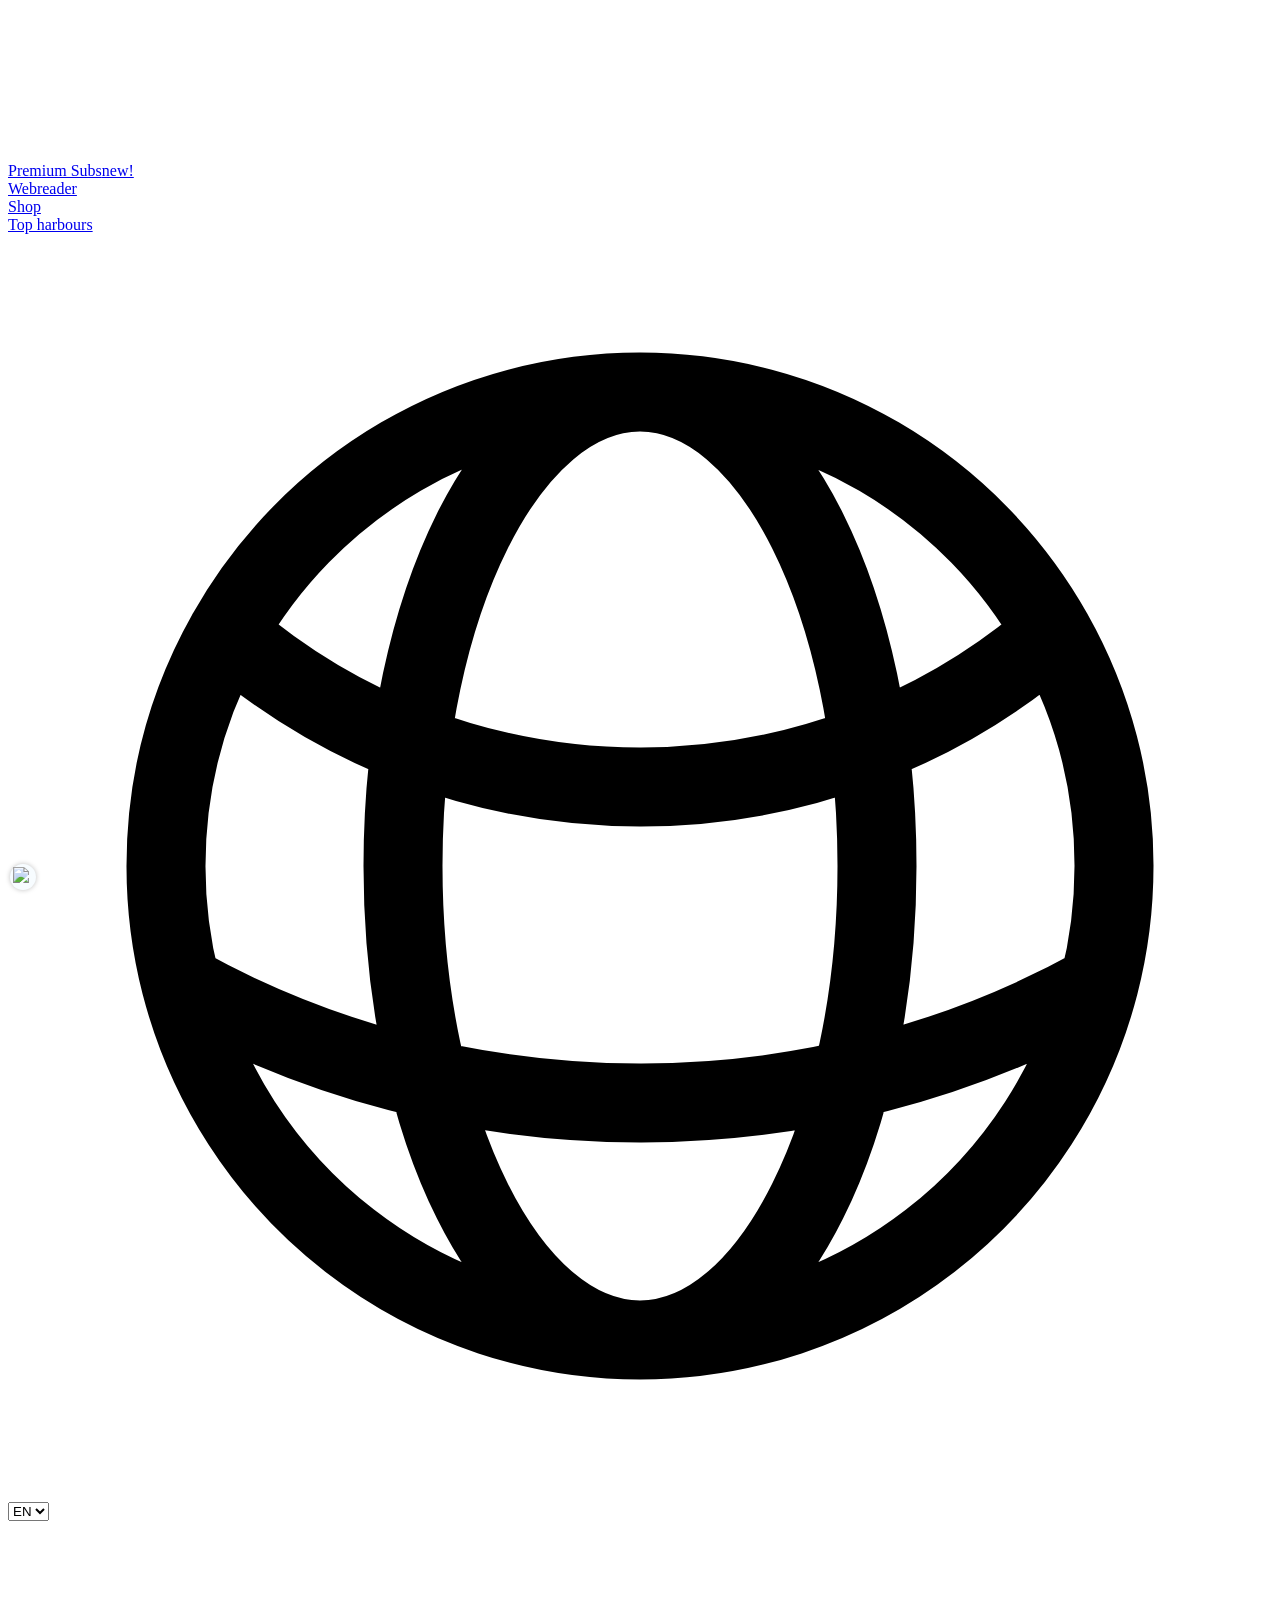
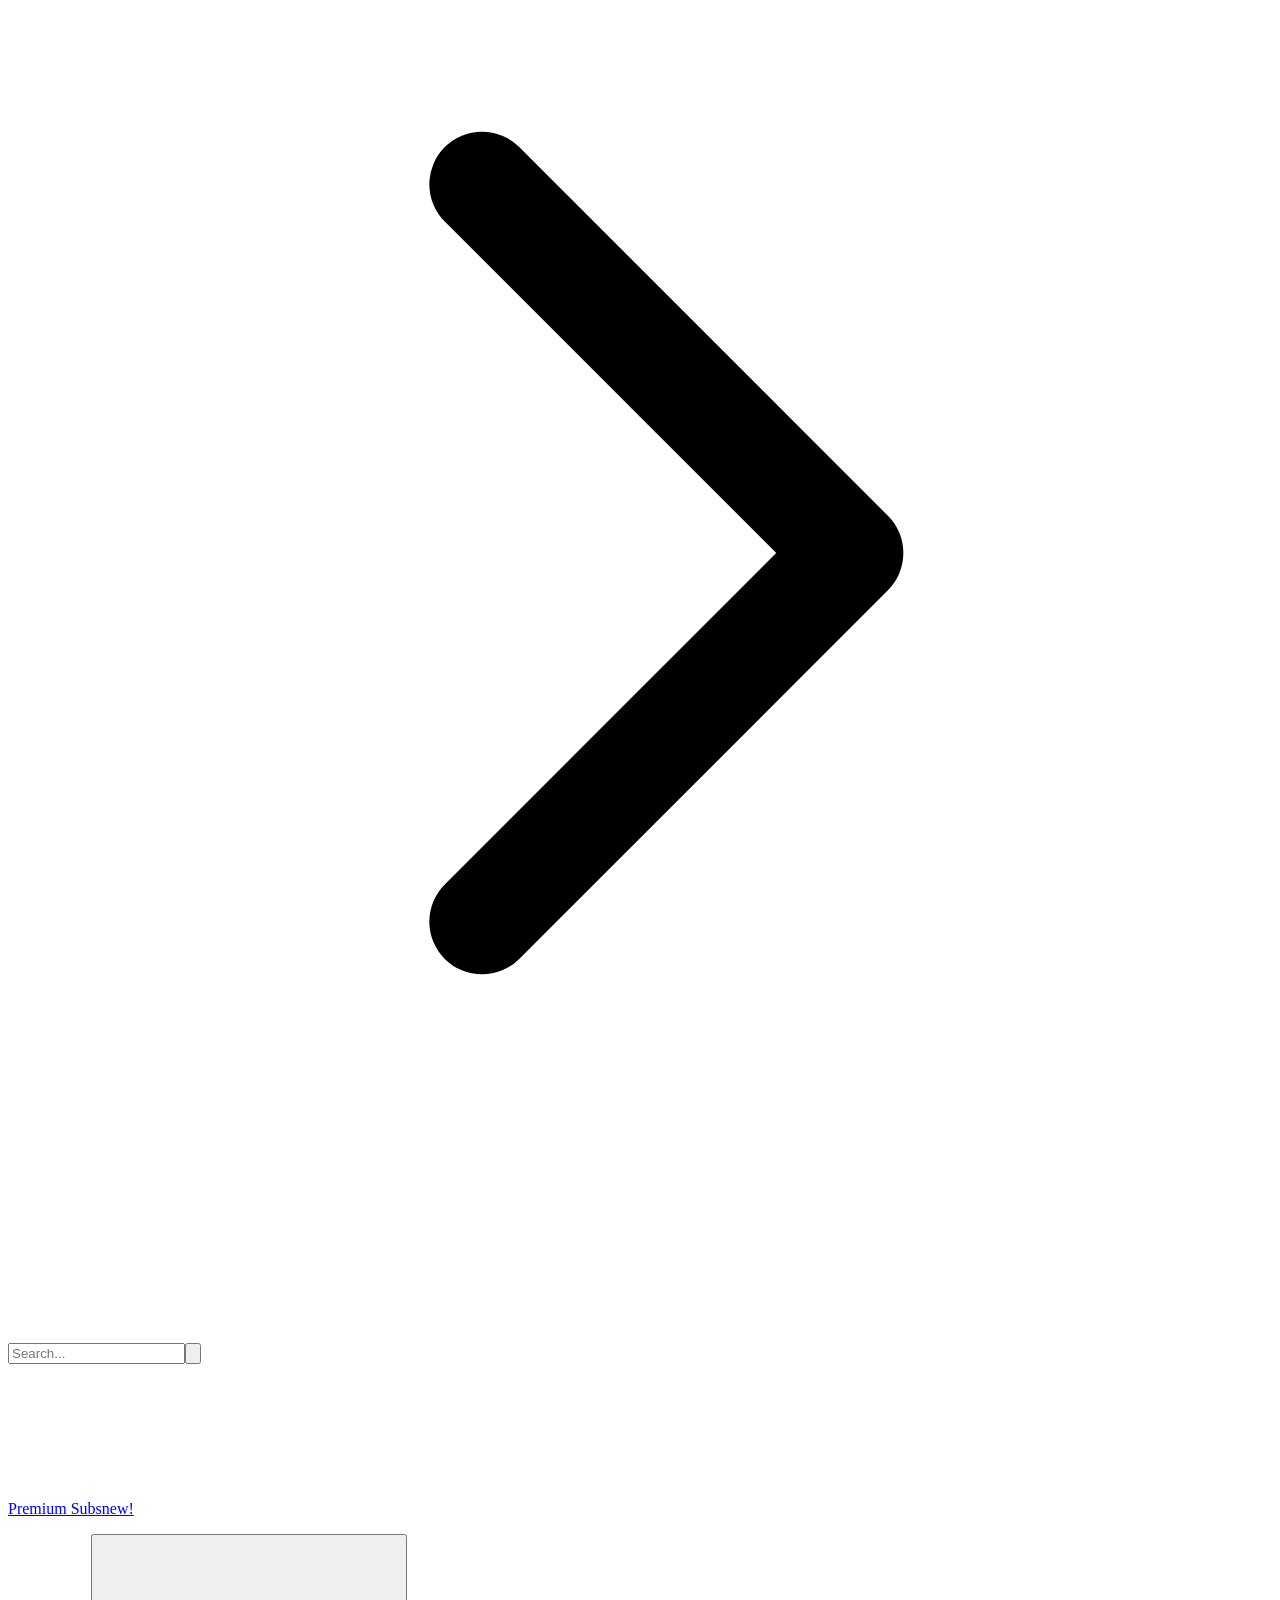
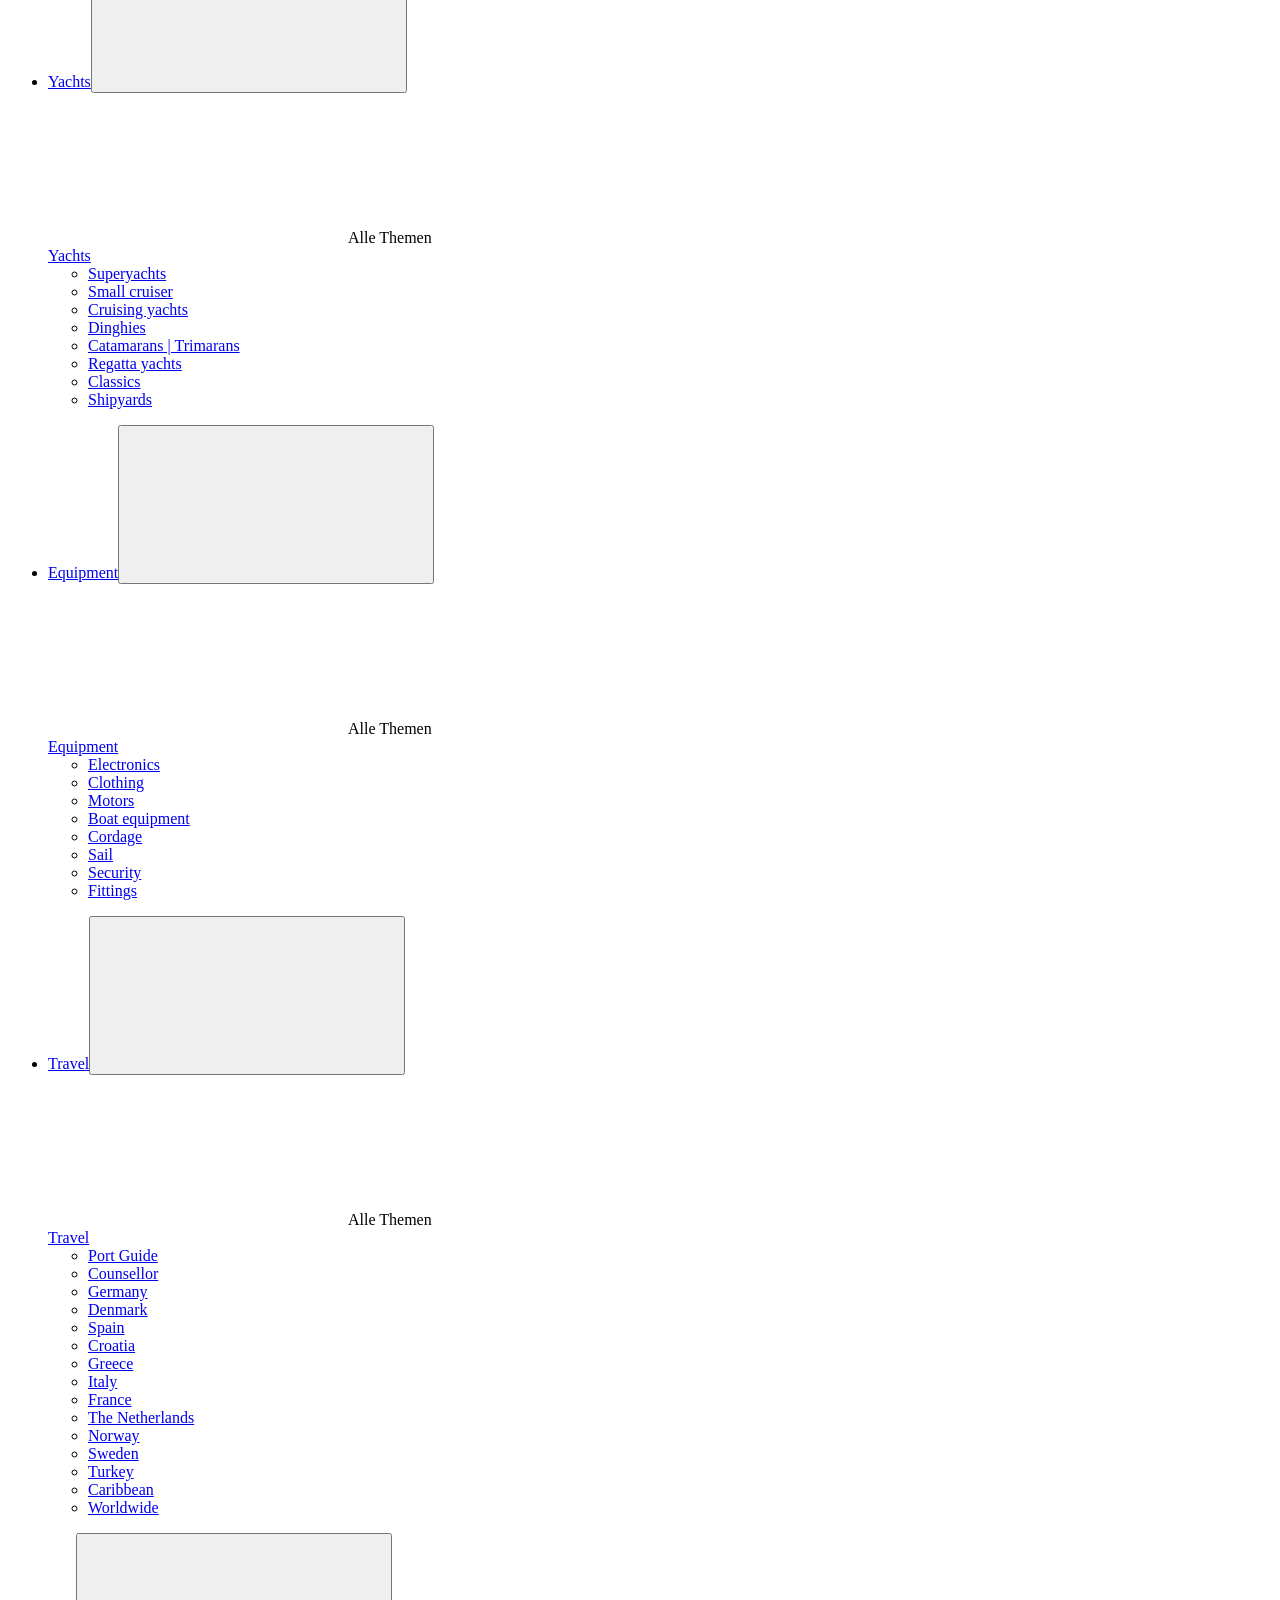
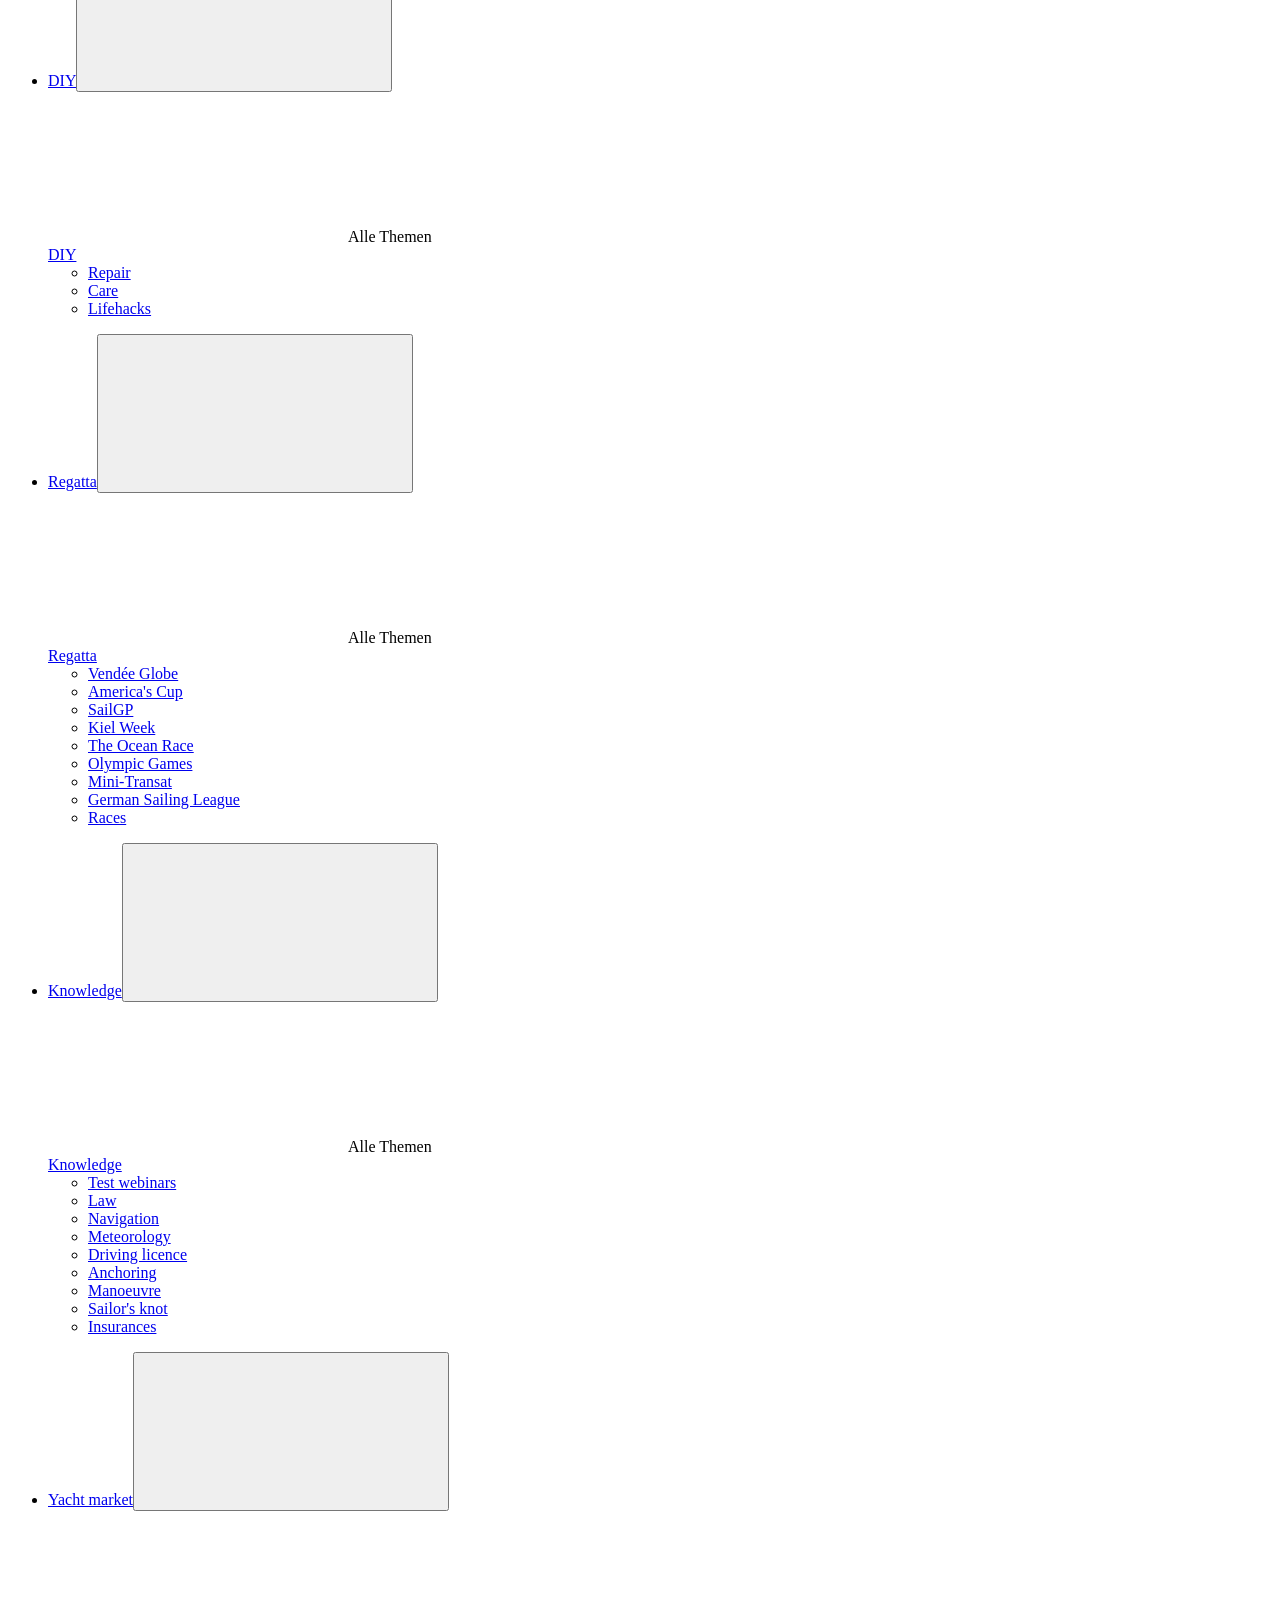
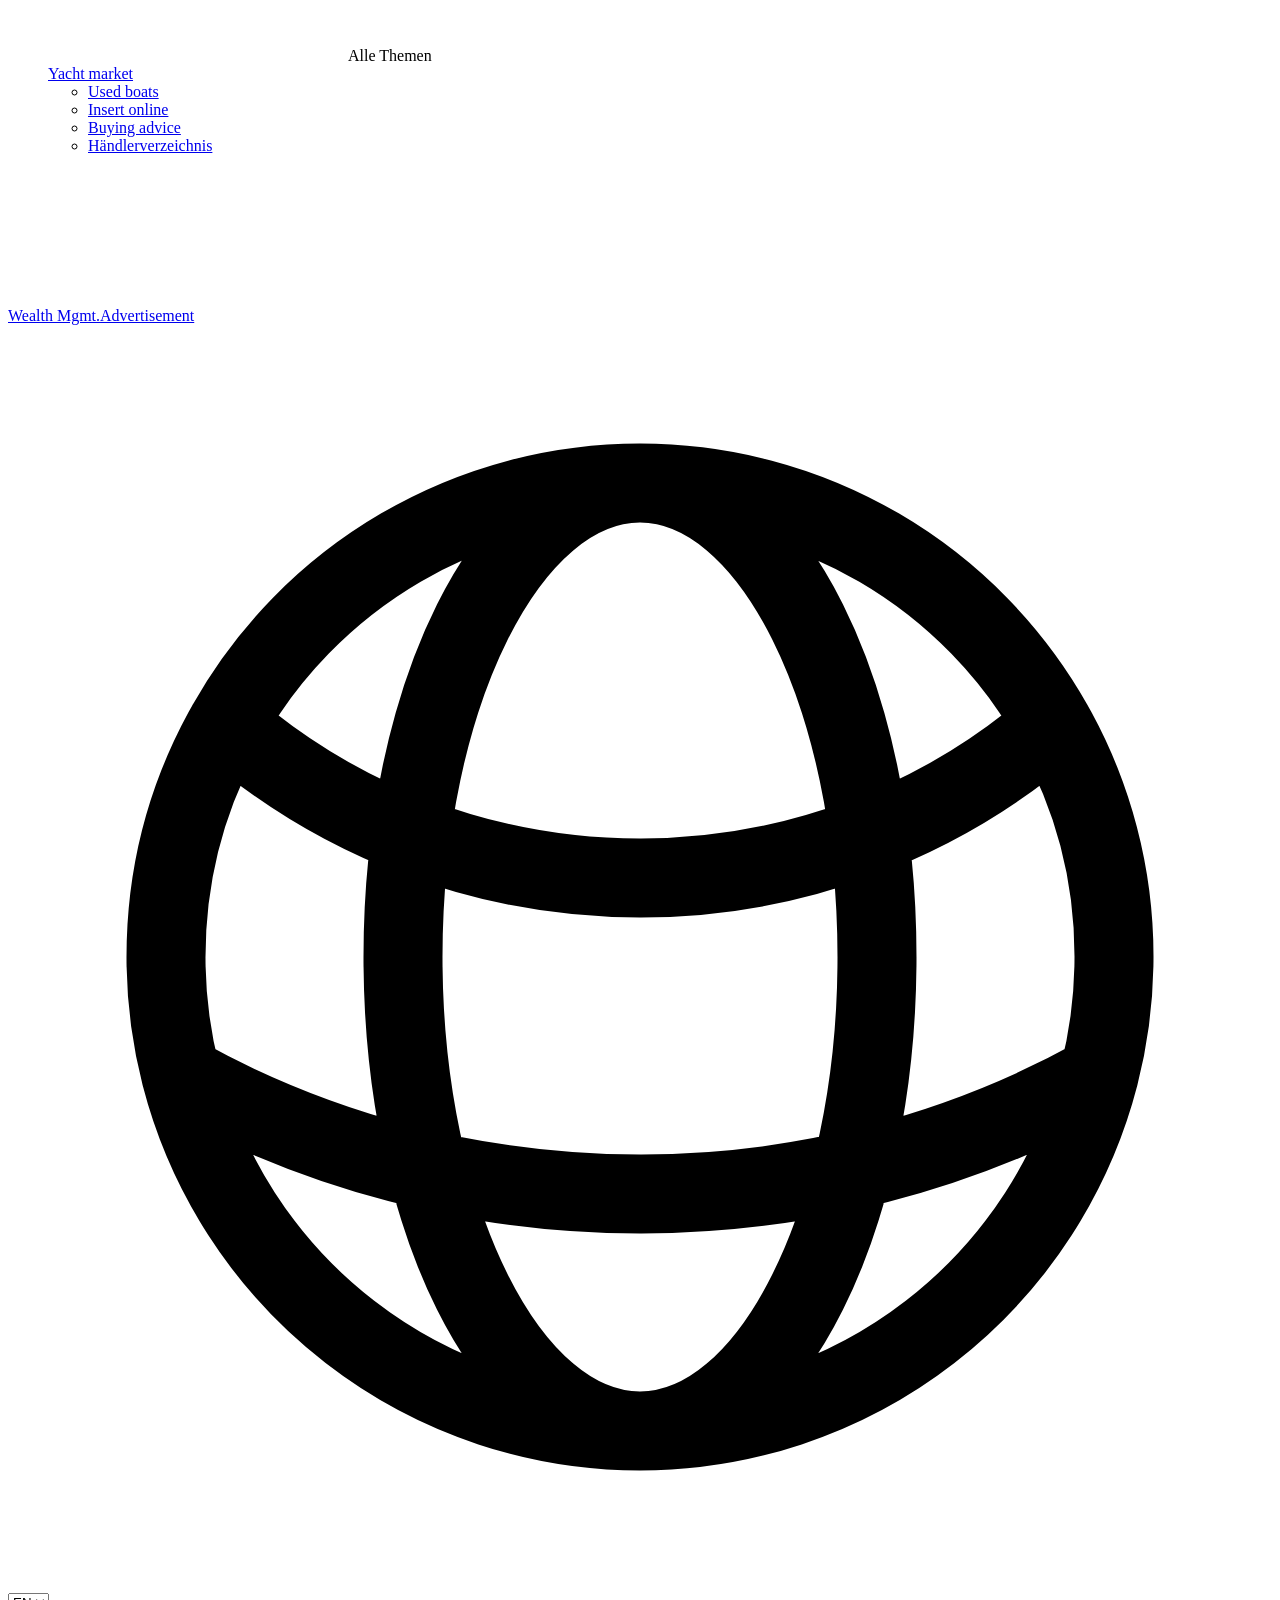
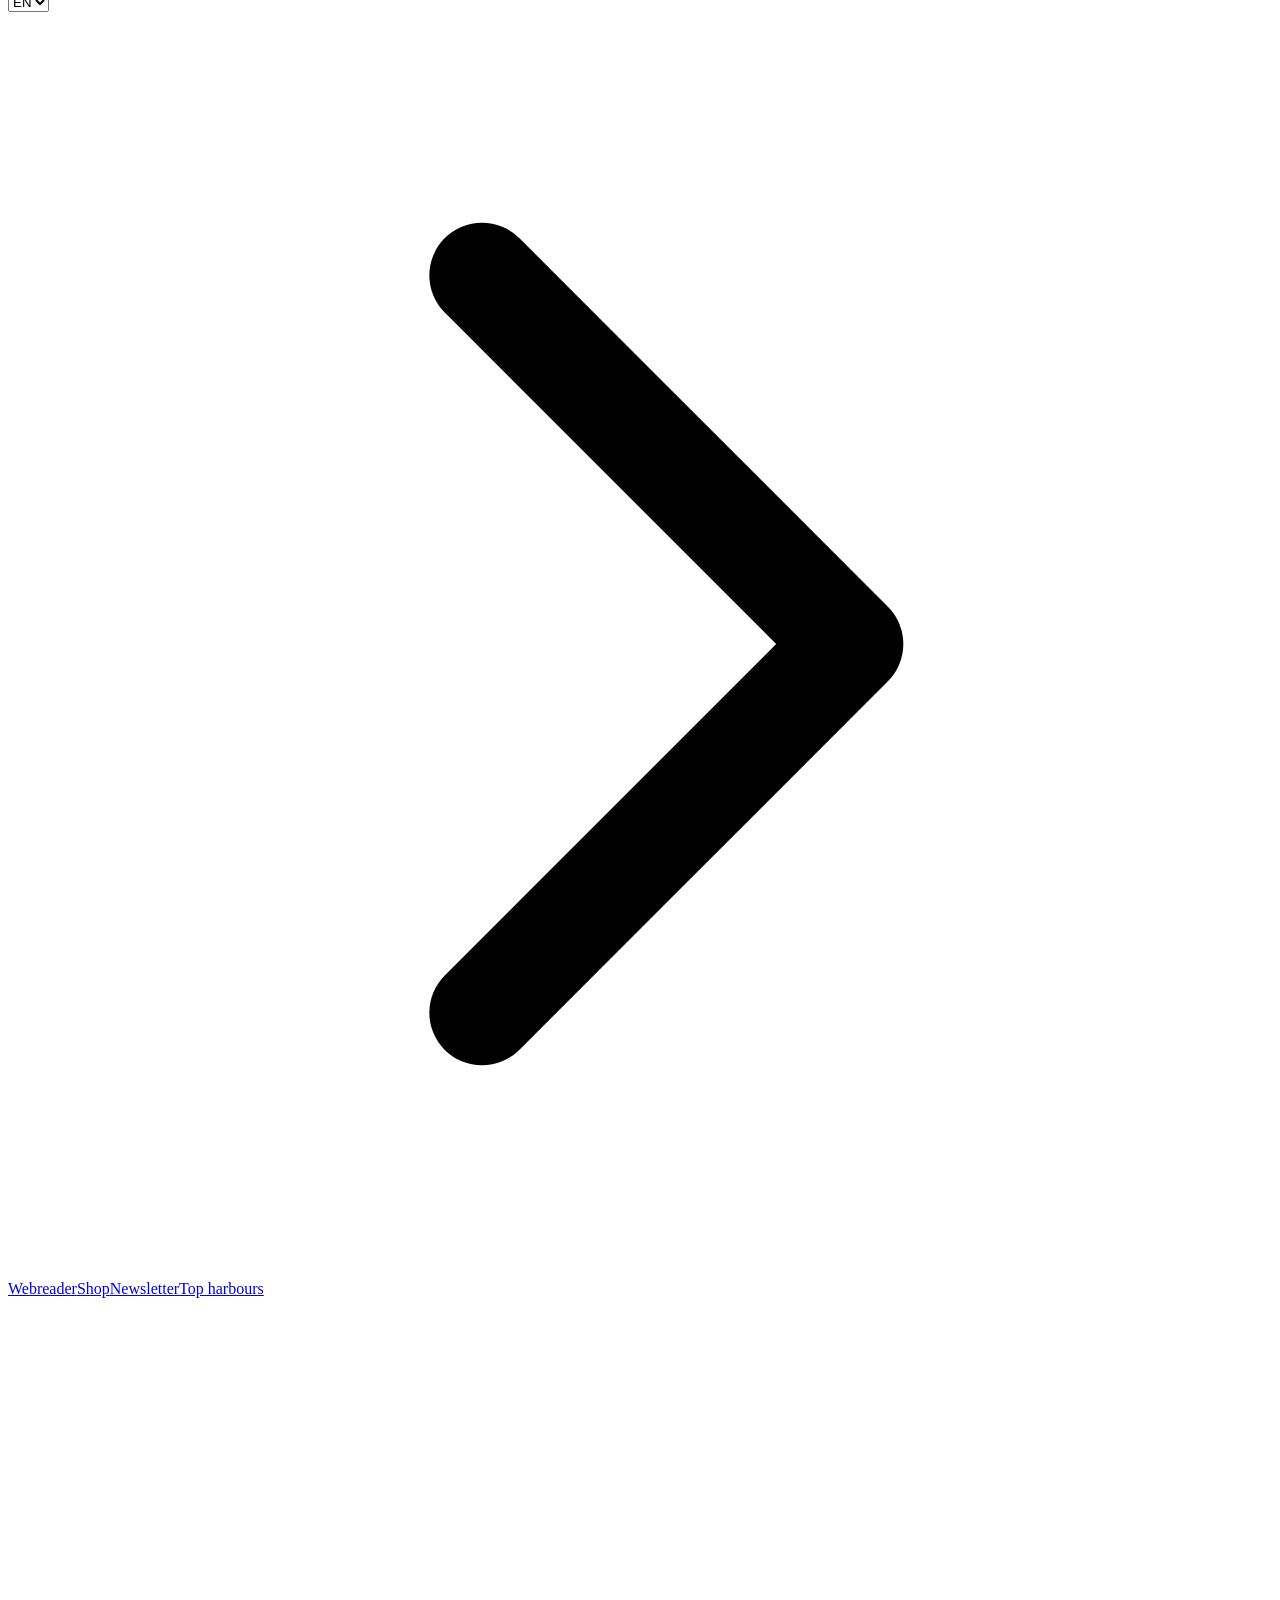
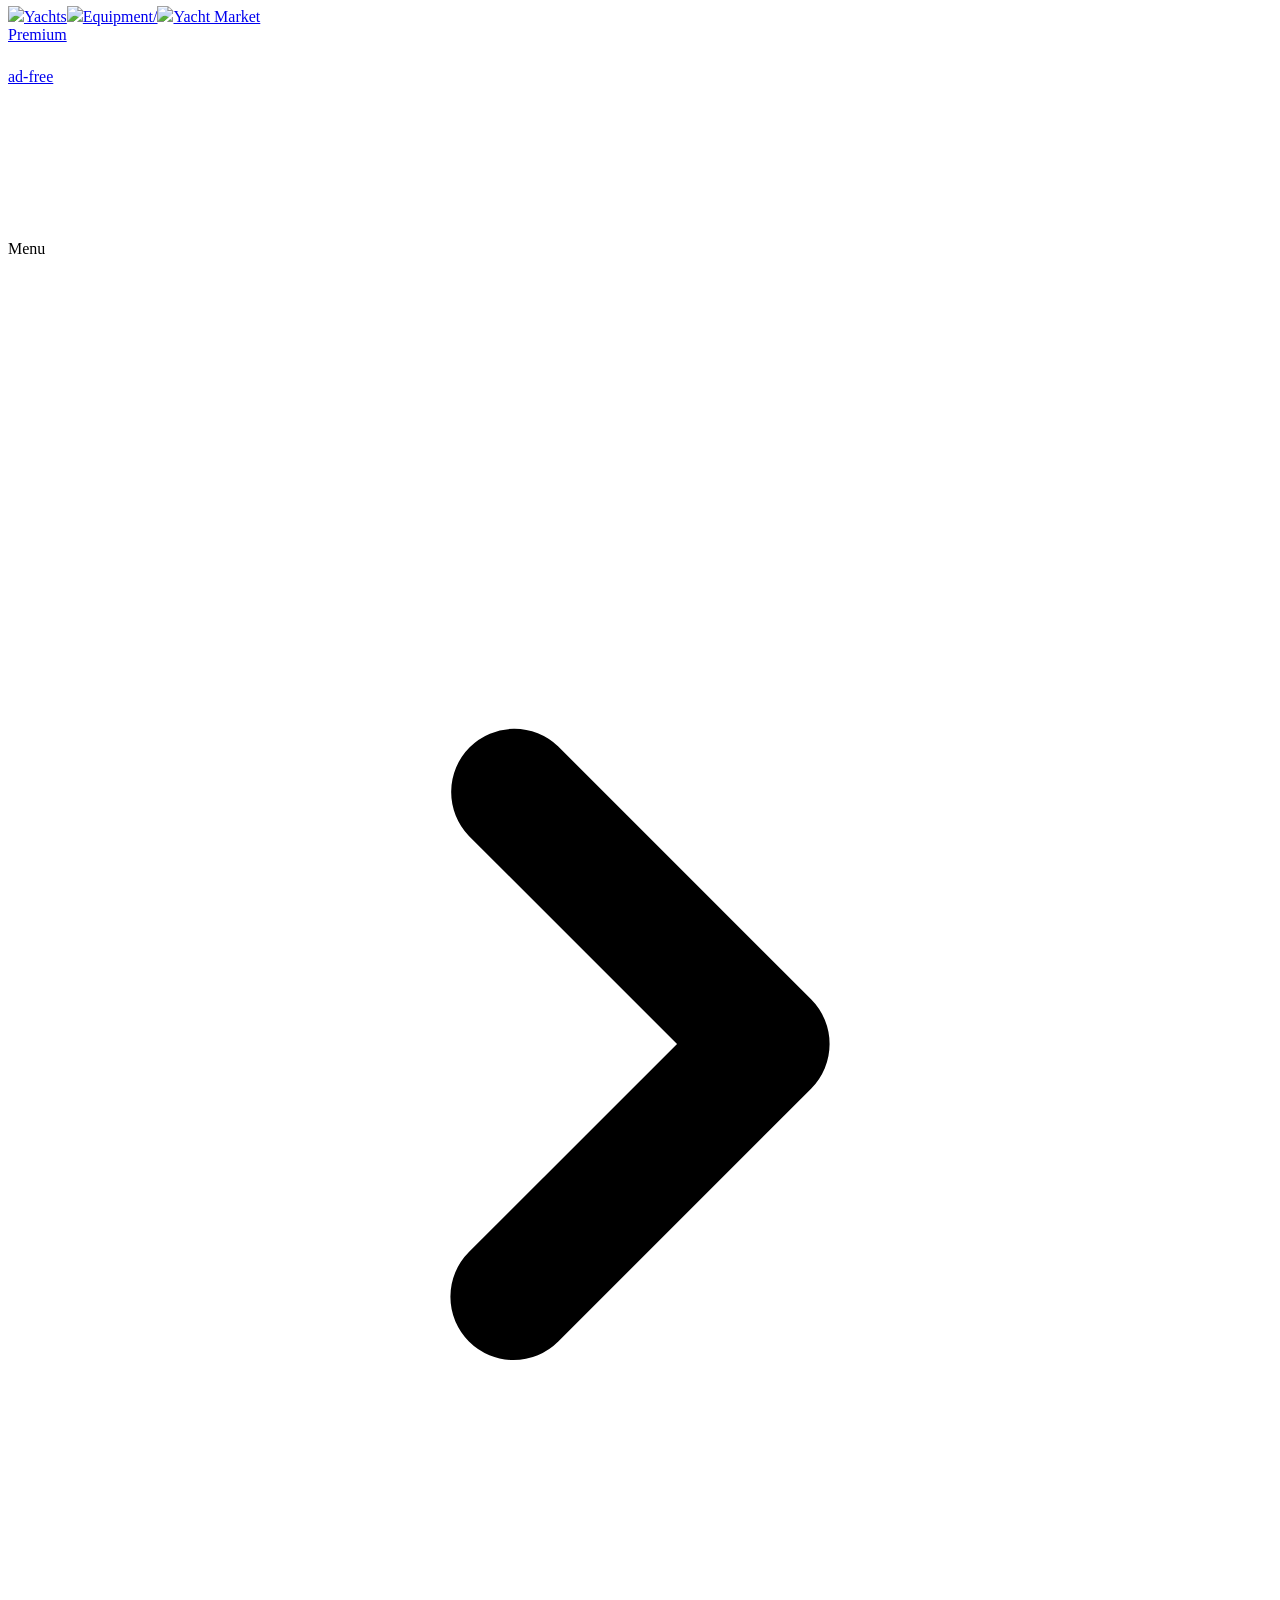
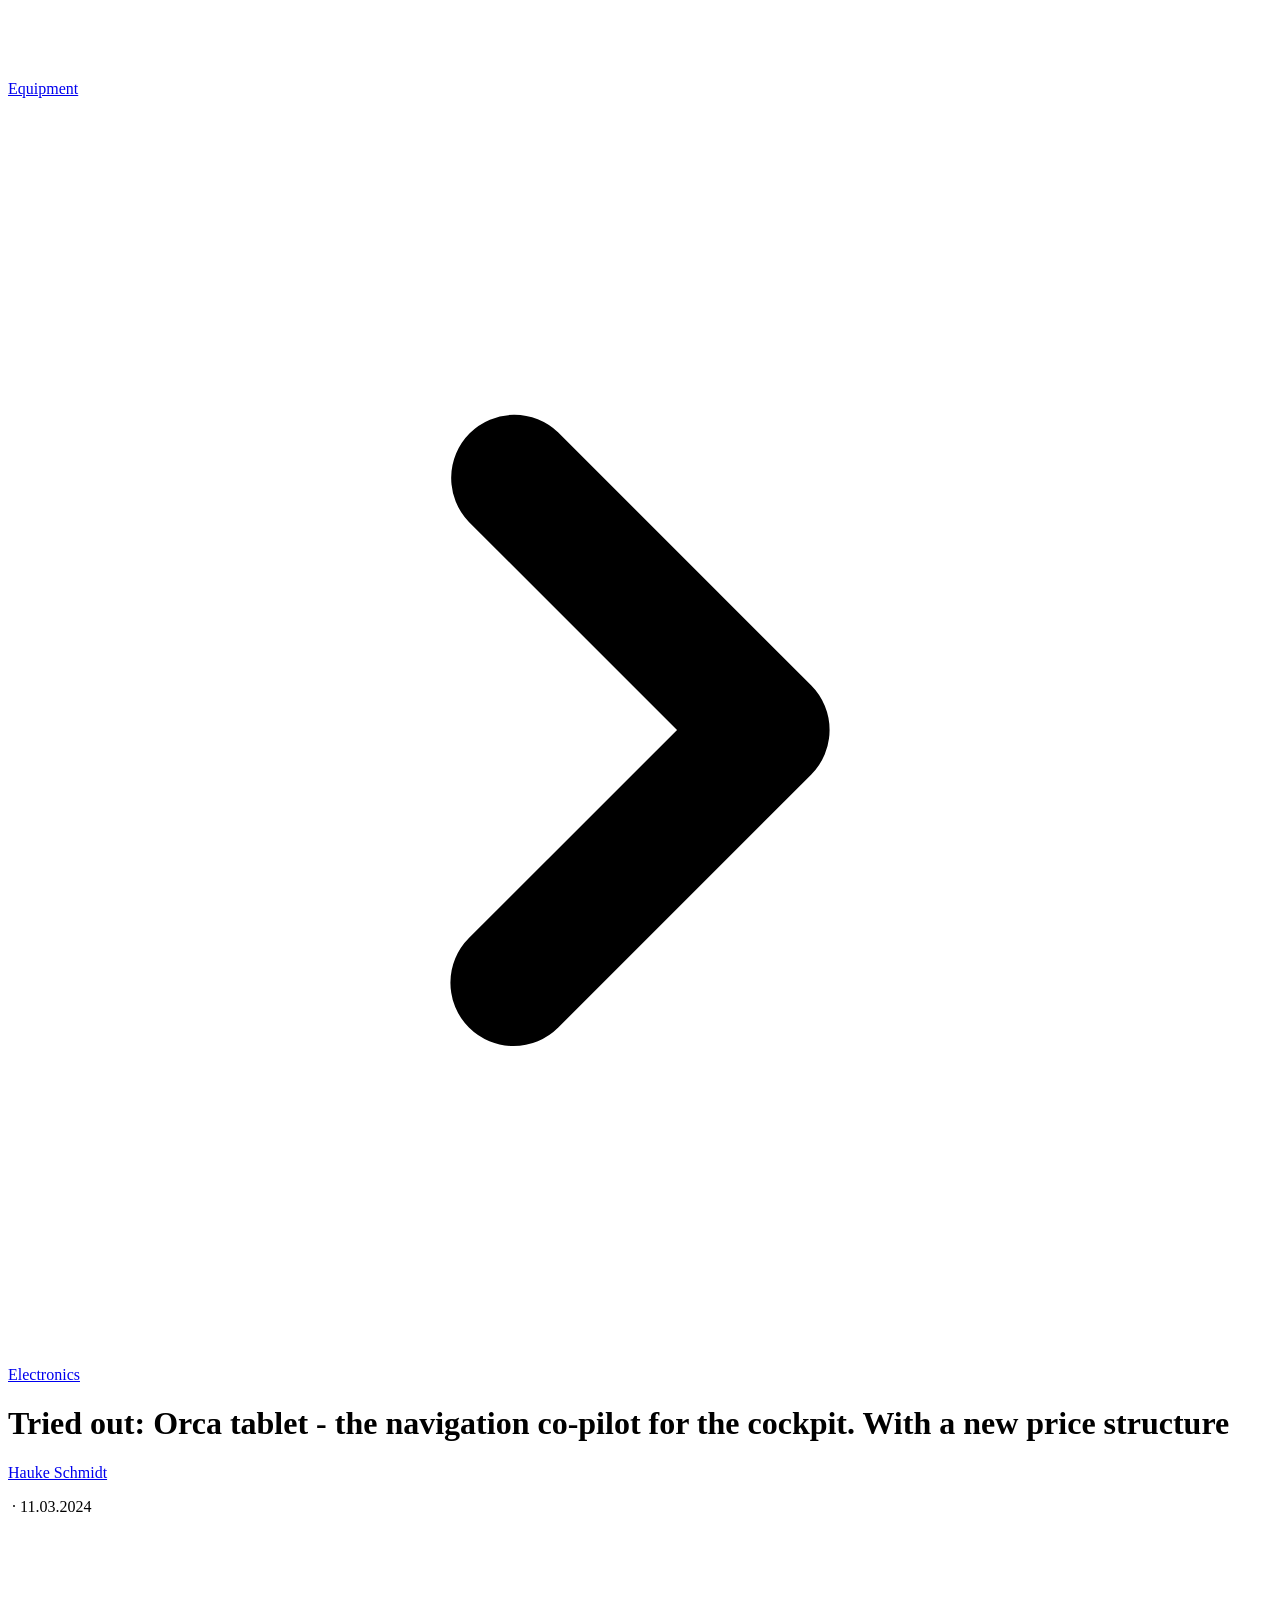
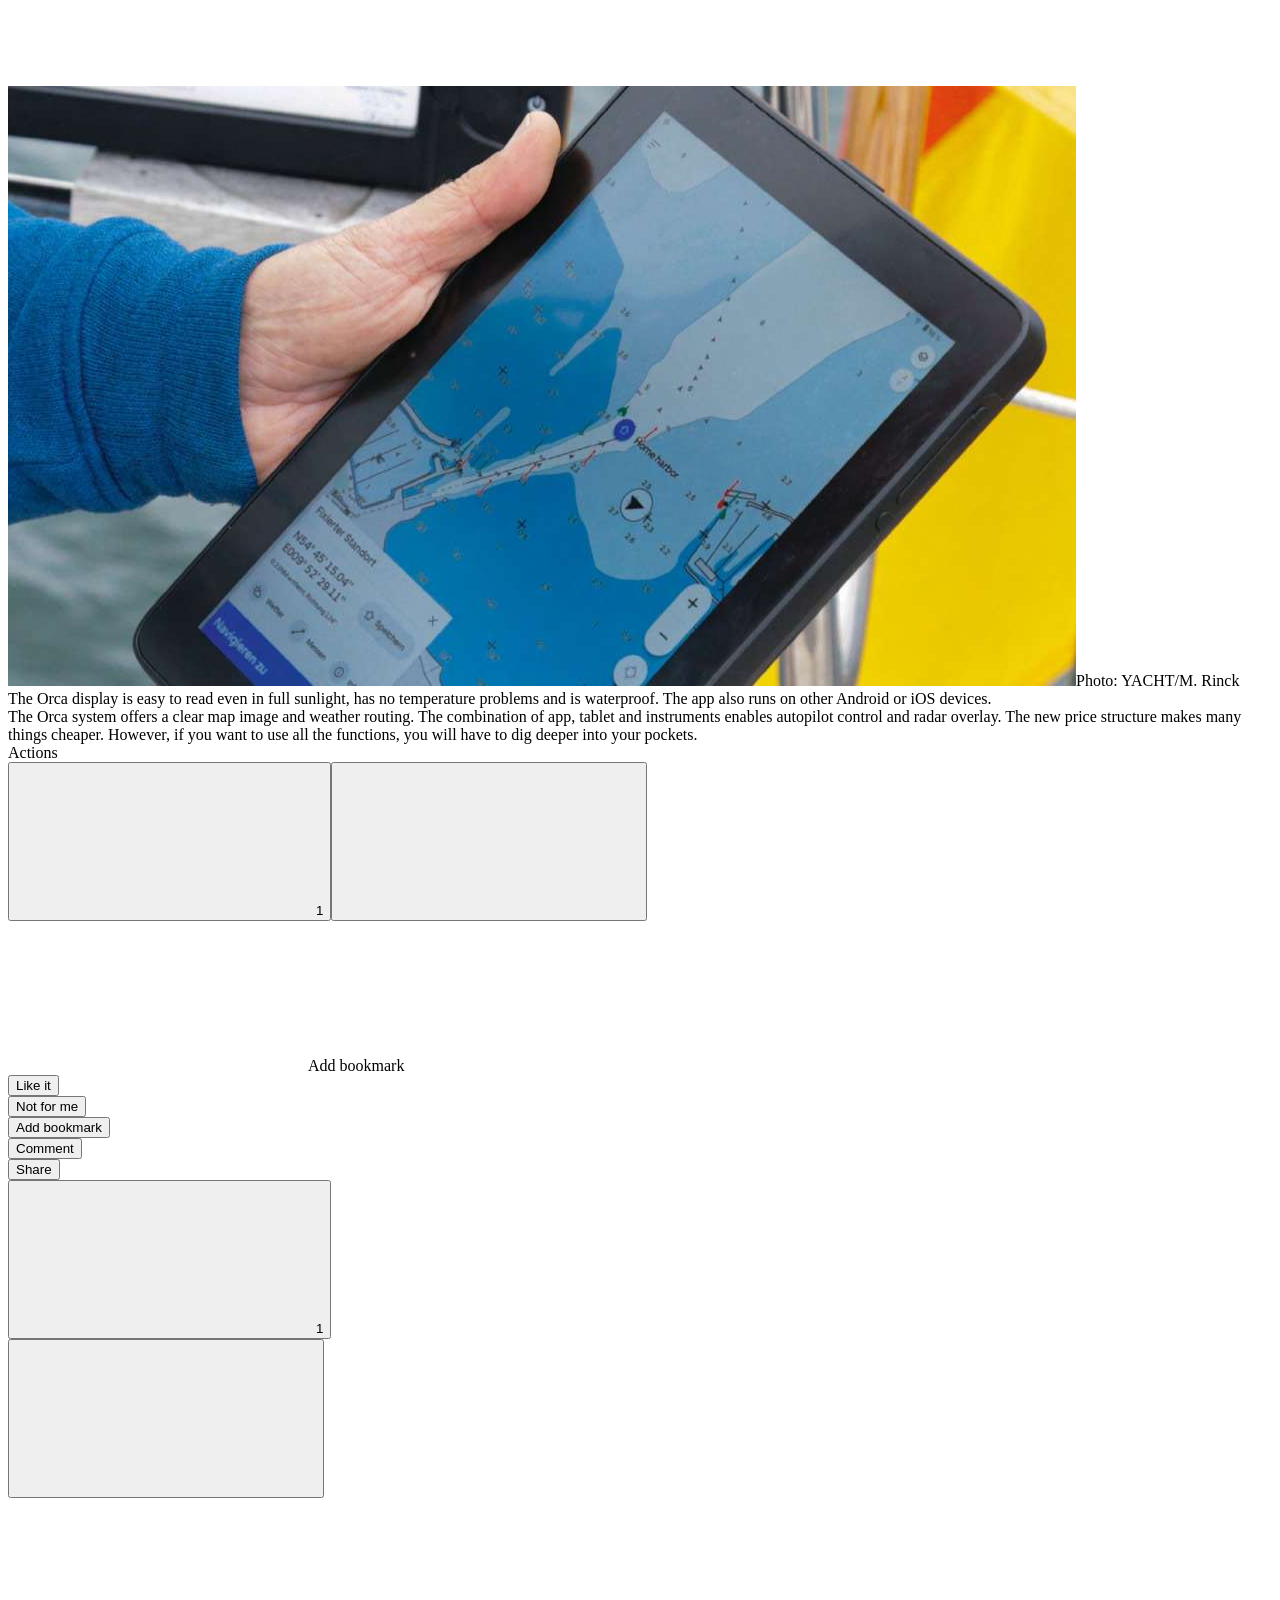
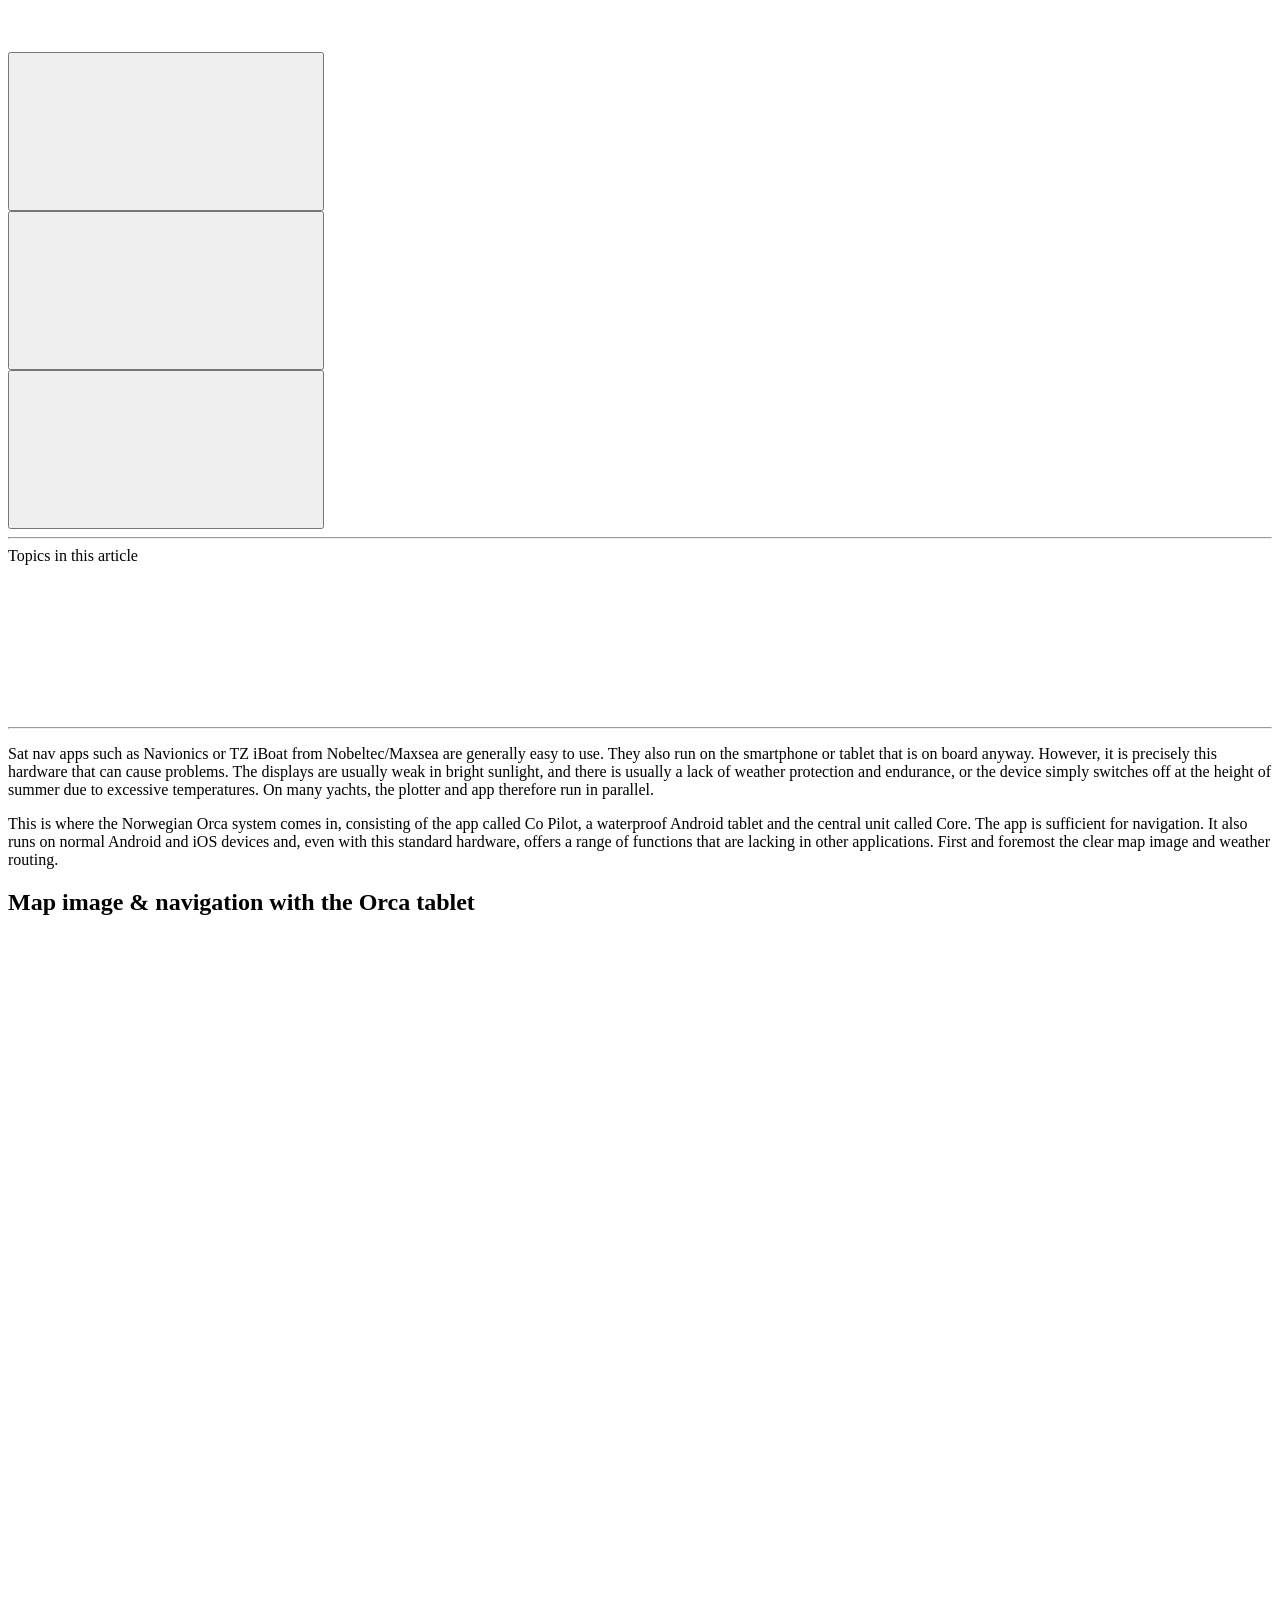
==== index.html @ 98436bfa "Add files via upload" ====
<!DOCTYPE html><html lang="en" class="scroll-smooth focus:scroll-auto smartbanner-margin-top" data-scrapbook-source="https://www.yacht.de/en/equipment/electronics/tried-out-orca-tablet-the-navigation-co-pilot-for-the-cockpit-with-a-new-price-structure/" data-scrapbook-create="20260612135329436"><head><meta charset="UTF-8" data-next-head=""><title data-next-head="">Tried out: Orca tablet - the navigation co-pilot for the cockpit. With a new price structure  | YACHT </title><meta name="description" content="The Orca system offers a clear map image and weather routing. The combination of app, tablet and instruments enables autopilot control and radar overlay" data-next-head=""><meta name="robots" content="index, follow, max-image-preview:large" data-next-head=""><link rel="canonical" href="https://www.yacht.de/en/equipment/electronics/tried-out-orca-tablet-the-navigation-co-pilot-for-the-cockpit-with-a-new-price-structure/" data-next-head=""><meta name="author" content="Hauke Schmidt" data-next-head=""><meta name="publisher" content="YACHT - Everything about sailing" data-next-head=""><link rel="alternate" hreflang="de" href="https://www.yacht.de/ausruestung/elektronik/ausprobiert-orca-tablet-der-navigations-copilot-fuers-cockpit/" data-next-head=""><link rel="alternate" hreflang="en-US" href="https://www.yacht.de/en/equipment/electronics/tried-out-orca-tablet-the-navigation-co-pilot-for-the-cockpit-with-a-new-price-structure/" data-next-head=""><link rel="alternate" hreflang="x-default" href="https://www.yacht.de/en/equipment/electronics/tried-out-orca-tablet-the-navigation-co-pilot-for-the-cockpit-with-a-new-price-structure/" data-next-head=""><link rel="alternate" hreflang="it-IT" href="https://www.yacht.de/it/attrezzatura/elettronica/provato-il-tablet-orca-il-copilota-di-navigazione-per-la-cabina-di-pilotaggio-con-una-nuova-struttura-di-prezzo/" data-next-head=""><link rel="alternate" hreflang="fr-FR" href="https://www.yacht.de/fr/equipement/electronique/essaye-la-tablette-orca-le-copilote-de-navigation-pour-le-cockpit-avec-une-nouvelle-structure-de-prix/" data-next-head=""><link rel="apple-touch-icon" href="https://www.yacht.de/apple-touch-icon.png" data-next-head=""><link rel="android-touch-icon" href="https://www.yacht.de/apple-touch-icon.png" data-next-head=""><link rel="manifest" href="https://www.yacht.de/manifest.json" data-next-head=""><link rel="alternate icon" href="favicon.ico" data-next-head=""><link rel="icon" type="image/svg+xml" href="favicon.svg" data-next-head=""><link rel="mask-icon" href="https://www.yacht.de/safari-pinned-tab.svg" color="#141215" data-next-head=""><meta name="viewport" content="width=device-width, initial-scale=1" data-next-head=""><meta property="article:tag" content="equipment" data-next-head=""><meta property="article:tag" content="electronics" data-next-head=""><meta property="article:tag" content="home_flag" data-next-head=""><meta property="article:tag" content="yacht 2024-03" data-next-head=""><meta property="upscore:tags" content="equipment,electronics,home_flag,yacht 2024-03" data-next-head=""><meta property="fb:app_id" content="345907180609" data-next-head=""><meta name="apple-itunes-app" content="app-id=6748736508" data-next-head=""><meta name="google-play-app" content="app-id=de.deliusklasing.yacht" data-next-head=""><meta name="CONTENTFUL_ID" value="Cyb1YmQqJnz4HNYJT2Dyv" data-next-head=""><meta name="application-name" content="YACHT" data-next-head=""><meta name="mobile-web-app-capable" content="yes" data-next-head=""><meta name="apple-mobile-web-app-capable" content="yes" data-next-head=""><meta name="apple-mobile-web-app-status-bar-style" content="default" data-next-head=""><meta name="apple-mobile-web-app-title" content="YACHT" data-next-head=""><meta name="theme-color" content="#003366" media="(prefers-color-scheme: light)" data-next-head=""><meta name="theme-color" content="#00a5ff" media="(prefers-color-scheme: dark)" data-next-head=""><meta name="msapplication-square70x70logo" content="/img/ms-smalltile.png" data-next-head=""><meta name="msapplication-square150x150logo" content="/img/ms-mediumtile.png" data-next-head=""><meta name="msapplication-wide310x150logo" content="/img/ms-widetile.png" data-next-head=""><meta name="msapplication-square310x310logo" content="/img/ms-largetile.png" data-next-head=""><link rel="apple-touch-startup-image" href="https://www.yacht.de/img/apple-splash-2048-2732.jpg" media="(device-width: 1024px) and (device-height: 1366px) and (-webkit-device-pixel-ratio: 2) and (orientation: portrait)" data-next-head=""><link rel="apple-touch-startup-image" href="https://www.yacht.de/img/apple-splash-1668-2388.jpg" media="(device-width: 834px) and (device-height: 1194px) and (-webkit-device-pixel-ratio: 2) and (orientation: portrait)" data-next-head=""><link rel="apple-touch-startup-image" href="https://www.yacht.de/img/apple-splash-1536-2048.jpg" media="(device-width: 768px) and (device-height: 1024px) and (-webkit-device-pixel-ratio: 2) and (orientation: portrait)" data-next-head=""><link rel="apple-touch-startup-image" href="https://www.yacht.de/img/apple-splash-1668-2224.jpg" media="(device-width: 834px) and (device-height: 1112px) and (-webkit-device-pixel-ratio: 2) and (orientation: portrait)" data-next-head=""><link rel="apple-touch-startup-image" href="https://www.yacht.de/img/apple-splash-1620-2160.jpg" media="(device-width: 810px) and (device-height: 1080px) and (-webkit-device-pixel-ratio: 2) and (orientation: portrait)" data-next-head=""><link rel="apple-touch-startup-image" href="https://www.yacht.de/img/apple-splash-1284-2778.jpg" media="(device-width: 428px) and (device-height: 926px) and (-webkit-device-pixel-ratio: 3) and (orientation: portrait)" data-next-head=""><link rel="apple-touch-startup-image" href="https://www.yacht.de/img/apple-splash-1170-2532.jpg" media="(device-width: 390px) and (device-height: 844px) and (-webkit-device-pixel-ratio: 3) and (orientation: portrait)" data-next-head=""><link rel="apple-touch-startup-image" href="https://www.yacht.de/img/apple-splash-1125-2436.jpg" media="(device-width: 375px) and (device-height: 812px) and (-webkit-device-pixel-ratio: 3) and (orientation: portrait)" data-next-head=""><link rel="apple-touch-startup-image" href="https://www.yacht.de/img/apple-splash-1242-2688.jpg" media="(device-width: 414px) and (device-height: 896px) and (-webkit-device-pixel-ratio: 3) and (orientation: portrait)" data-next-head=""><link rel="apple-touch-startup-image" href="https://www.yacht.de/img/apple-splash-828-1792.jpg" media="(device-width: 414px) and (device-height: 896px) and (-webkit-device-pixel-ratio: 2) and (orientation: portrait)" data-next-head=""><link rel="apple-touch-startup-image" href="https://www.yacht.de/img/apple-splash-1242-2208.jpg" media="(device-width: 414px) and (device-height: 736px) and (-webkit-device-pixel-ratio: 3) and (orientation: portrait)" data-next-head=""><link rel="apple-touch-startup-image" href="https://www.yacht.de/img/apple-splash-750-1334.jpg" media="(device-width: 375px) and (device-height: 667px) and (-webkit-device-pixel-ratio: 2) and (orientation: portrait)" data-next-head=""><link rel="apple-touch-startup-image" href="https://www.yacht.de/img/apple-splash-640-1136.jpg" media="(device-width: 320px) and (device-height: 568px) and (-webkit-device-pixel-ratio: 2) and (orientation: portrait)" data-next-head=""><link rel="apple-touch-startup-image" href="https://www.yacht.de/img/apple-splash-dark-2048-2732.jpg" media="(prefers-color-scheme: dark) and (device-width: 1024px) and (device-height: 1366px) and (-webkit-device-pixel-ratio: 2) and (orientation: portrait)" data-next-head=""><link rel="apple-touch-startup-image" href="https://www.yacht.de/img/apple-splash-dark-1668-2388.jpg" media="(prefers-color-scheme: dark) and (device-width: 834px) and (device-height: 1194px) and (-webkit-device-pixel-ratio: 2) and (orientation: portrait)" data-next-head=""><link rel="apple-touch-startup-image" href="https://www.yacht.de/img/apple-splash-dark-1536-2048.jpg" media="(prefers-color-scheme: dark) and (device-width: 768px) and (device-height: 1024px) and (-webkit-device-pixel-ratio: 2) and (orientation: portrait)" data-next-head=""><link rel="apple-touch-startup-image" href="https://www.yacht.de/img/apple-splash-dark-1668-2224.jpg" media="(prefers-color-scheme: dark) and (device-width: 834px) and (device-height: 1112px) and (-webkit-device-pixel-ratio: 2) and (orientation: portrait)" data-next-head=""><link rel="apple-touch-startup-image" href="https://www.yacht.de/img/apple-splash-dark-1620-2160.jpg" media="(prefers-color-scheme: dark) and (device-width: 810px) and (device-height: 1080px) and (-webkit-device-pixel-ratio: 2) and (orientation: portrait)" data-next-head=""><link rel="apple-touch-startup-image" href="https://www.yacht.de/img/apple-splash-dark-1284-2778.jpg" media="(prefers-color-scheme: dark) and (device-width: 428px) and (device-height: 926px) and (-webkit-device-pixel-ratio: 3) and (orientation: portrait)" data-next-head=""><link rel="apple-touch-startup-image" href="https://www.yacht.de/img/apple-splash-dark-1170-2532.jpg" media="(prefers-color-scheme: dark) and (device-width: 390px) and (device-height: 844px) and (-webkit-device-pixel-ratio: 3) and (orientation: portrait)" data-next-head=""><link rel="apple-touch-startup-image" href="https://www.yacht.de/img/apple-splash-dark-1125-2436.jpg" media="(prefers-color-scheme: dark) and (device-width: 375px) and (device-height: 812px) and (-webkit-device-pixel-ratio: 3) and (orientation: portrait)" data-next-head=""><link rel="apple-touch-startup-image" href="https://www.yacht.de/img/apple-splash-dark-1242-2688.jpg" media="(prefers-color-scheme: dark) and (device-width: 414px) and (device-height: 896px) and (-webkit-device-pixel-ratio: 3) and (orientation: portrait)" data-next-head=""><link rel="apple-touch-startup-image" href="https://www.yacht.de/img/apple-splash-dark-828-1792.jpg" media="(prefers-color-scheme: dark) and (device-width: 414px) and (device-height: 896px) and (-webkit-device-pixel-ratio: 2) and (orientation: portrait)" data-next-head=""><link rel="apple-touch-startup-image" href="https://www.yacht.de/img/apple-splash-dark-1242-2208.jpg" media="(prefers-color-scheme: dark) and (device-width: 414px) and (device-height: 736px) and (-webkit-device-pixel-ratio: 3) and (orientation: portrait)" data-next-head=""><link rel="apple-touch-startup-image" href="https://www.yacht.de/img/apple-splash-dark-750-1334.jpg" media="(prefers-color-scheme: dark) and (device-width: 375px) and (device-height: 667px) and (-webkit-device-pixel-ratio: 2) and (orientation: portrait)" data-next-head=""><link rel="apple-touch-startup-image" href="https://www.yacht.de/img/apple-splash-dark-640-1136.jpg" media="(prefers-color-scheme: dark) and (device-width: 320px) and (device-height: 568px) and (-webkit-device-pixel-ratio: 2) and (orientation: portrait)" data-next-head=""><meta property="og:title" content="Tried out: Orca tablet - the navigation co-pilot for the cockpit. With a new price structure" data-next-head=""><meta property="og:image" content="https://media.delius-klasing.de/dk-wassersport/dpr_auto,fl_progressive,f_jpg,c_fill,g_face:center,h_675,w_1200/q_auto:eco/yacht/mg-8863_4addd1ecd03afb987038d242ac66ef7b" data-next-head=""><meta property="og:type" content="article" data-next-head=""><meta property="og:url" content="https://www.yacht.de/en/equipment/electronics/tried-out-orca-tablet-the-navigation-co-pilot-for-the-cockpit-with-a-new-price-structure/" data-next-head=""><meta property="og:site_name" content="YACHT - Everything about sailing" data-next-head=""><meta property="og:description" content="The Orca system offers a clear map image and weather routing. The combination of app, tablet and instruments enables autopilot control and radar overlay" data-next-head=""><meta name="twitter:card" content="summary_large_image" data-next-head=""><meta name="twitter:title" content="Tried out: Orca tablet - the navigation co-pilot for the cockpit. With a new price structure" data-next-head=""><meta name="twitter:description" content="The Orca system offers a clear map image and weather routing. The combination of app, tablet and instruments enables autopilot control and radar overlay" data-next-head=""><meta property="twitter:image" content="https://media.delius-klasing.de/dk-wassersport/dpr_auto,fl_progressive,f_jpg,c_fill,g_face:center,h_675,w_1200/q_auto:eco/yacht/mg-8863_4addd1ecd03afb987038d242ac66ef7b" data-next-head=""><meta name="twitter:site" content="@YACHT - Everything about sailing" data-next-head=""><link rel="stylesheet" href="6c805a8f6c73e2f6.css" data-n-g=""><link rel="stylesheet" href="9676d4cd2691713a.css" data-n-p=""><link rel="stylesheet" href="ee3dbfaa580762fe.css"><noscript data-n-css=""></noscript><style>#counting-ad-slot{display:block!important;margin:auto!important;}</style><link type="text/css" rel="stylesheet" href="260dd89e-bf2b-43cd-9e13-ba60e603bf52.css"><meta http-equiv="origin-trial" content="[base64]"><meta http-equiv="origin-trial" content="Amm8/NmvvQfhwCib6I7ZsmUxiSCfOxWxHayJwyU1r3gRIItzr7bNQid6O8ZYaE1GSQTa69WwhPC9flq/oYkRBwsAAACCeyJvcmlnaW4iOiJodHRwczovL2dvb2dsZXN5bmRpY2F0aW9uLmNvbTo0NDMiLCJmZWF0dXJlIjoiV2ViVmlld1hSZXF1ZXN0ZWRXaXRoRGVwcmVjYXRpb24iLCJleHBpcnkiOjE3NTgwNjcxOTksImlzU3ViZG9tYWluIjp0cnVlfQ=="><meta http-equiv="origin-trial" content="[base64]"><meta http-equiv="origin-trial" content="A93bovR+QVXNx2/[base64]"><meta http-equiv="origin-trial" content="A1S5fojrAunSDrFbD8OfGmFHdRFZymSM/1ss3G+NEttCLfHkXvlcF6LGLH8Mo5PakLO1sCASXU1/[base64]"><link href="https://securepubads.g.doubleclick.net/pagead/managed/dict/m202606110101/gpt" rel="compression-dictionary"><script data-scrapbook-elem="custom-elements-loader">(function (names) { if (!customElements) { return; } for (const name of names) { customElements.define(name, class CustomElement extends HTMLElement {}); } })(["next-route-announcer"])</script></head><body class="yacht-theme bg-body-light font-sans font-normal" style="overflow: auto;"><div id="cmpbox2" class="cmpboxBG cmpstyleroot" style="display: none;"></div><div id="cmpbox" class="cmpbox cmpstyleroot cmpbox3 cmpboxWelcomeGDPR cmpBoxWelcomeOI cmpboxclosed cmpboxclosed2" aria-modal="true" role="dialog" lang="EN" data-nosnippet="" style="display: none; transform: matrix(1, 0, 0, 1, -300, -277);" dir="ltr"></div><div id="__next"><div class="react-ez-checkout-cart-wrapper"></div><header class="header mb-6 contents"><div class="hidden md:z-header bg-skin-header-top-primary lg:block lg:sticky lg:top-0"><div class="align-center mx-auto flex min-h-[36px] max-w-screen-xl justify-between px-4"><div class="-ml-2 mr-auto flex items-center empty:hidden"><a title="Yacht Facebook" class="mx-2 inline-block w-full whitespace-nowrap px-2 text-sm" data-upscore-url="https://www.facebook.com/YACHT.Magazin.Online" target="_blank" rel="noopener noreferrer" href="https://www.facebook.com/YACHT.Magazin.Online"><svg class="size-4 fill-current text-white"><use href="social-facebook.0c145375.svg#root" class="size-full"></use></svg></a><a title="Yacht Instagram" class="mx-2 inline-block w-full whitespace-nowrap px-2 text-sm" data-upscore-url="https://www.instagram.com/yacht_magazin" target="_blank" rel="noopener noreferrer" href="https://www.instagram.com/yacht_magazin"><svg class="size-4 fill-current text-white"><use href="social-instagram.0ff0a7d6.svg#root" class="size-full"></use></svg></a><a title="Yacht YouTube" class="mx-2 inline-block w-full whitespace-nowrap px-2 text-sm" data-upscore-url="https://www.youtube.com/c/YACHTtv" target="_blank" rel="noopener noreferrer" href="https://www.youtube.com/c/YACHTtv"><svg class="size-4 fill-current text-white"><use href="social-youtube.0da67752.svg#root" class="size-full"></use></svg></a><a title="Yacht Spotify" class="mx-2 inline-block w-full whitespace-nowrap px-2 text-sm" data-upscore-url="https://open.spotify.com/show/7kNGSwFaw3MgfgupkznIKJ" target="_blank" rel="noopener noreferrer" href="https://open.spotify.com/show/7kNGSwFaw3MgfgupkznIKJ"><svg class="size-4 fill-current text-white"><use href="social-spotify.be317426.svg#root" class="size-full"></use></svg></a></div><div class="-mr-2 ml-auto flex items-center"><a class="text-skin-premium-4 relative mx-2 inline-block w-full whitespace-nowrap px-2 text-sm" data-upscore-url="/premium-abo/?utm_source=ws-yacht&amp;utm_medium=hnav&amp;utm_campaign=premium" target="" rel="noopener noreferrer" href="https://www.yacht.de/en/premium-abo/?utm_source=ws-yacht&amp;utm_medium=hnav&amp;utm_campaign=premium">Premium Subs<span class="ml-1 inline-block -translate-y-2 text-xs">new!</span></a><a title="Webreader" class="mx-2 inline-block w-full whitespace-nowrap px-2 text-sm" data-upscore-url="https://kiosk.delius-klasing.de/" target="_blank" rel="noopener noreferrer" href="https://kiosk.delius-klasing.de/"><div class="text-white">Webreader</div></a><a title="Shop" class="mx-2 inline-block w-full whitespace-nowrap px-2 text-sm" data-upscore-url="https://shop.delius-klasing.de/zeitschriften/wassersport/yacht/?utm_source=ws-yacht&amp;utm_medium=navlink&amp;utm_campaign=abo&amp;selected_product=538_MA_KP0005856_00007440_40_YA06KO_MINI_DE&amp;magazine=538_00007440_00007440_40_0000088395&amp;gift=" target="_blank" rel="noopener noreferrer" href="https://shop.delius-klasing.de/zeitschriften/wassersport/yacht/?utm_source=ws-yacht&amp;utm_medium=navlink&amp;utm_campaign=abo&amp;selected_product=538_MA_KP0005856_00007440_40_YA06KO_MINI_DE&amp;magazine=538_00007440_00007440_40_0000088395&amp;gift="><div class="text-white">Shop</div></a><a title="Top harbours" class="mx-2 inline-block w-full whitespace-nowrap px-2 text-sm" data-upscore-url="topharbours2026-search" target="_blank" rel="noopener noreferrer" href="https://www.yacht.de/en/topharbours2026-search/"><div class="text-white">Top harbours</div></a><div class="relative mx-2 flex w-full min-w-fit"><div class="text-sm flex items-center justify-center absolute top-0 bottom-0 left-0 w-5 pointer-events-none text-white"><svg id="root" xmlns="http://www.w3.org/2000/svg" fill="none" viewBox="0 0 24 24" stroke-width="1.5" stroke="currentColor" class="w-4 h-4"><path stroke-linecap="round" stroke-linejoin="round" d="M12 21a9.004 9.004 0 0 0 8.716-6.747M12 21a9.004 9.004 0 0 1-8.716-6.747M12 21c2.485 0 4.5-4.03 4.5-9S14.485 3 12 3m0 18c-2.485 0-4.5-4.03-4.5-9S9.515 3 12 3m0 0a8.997 8.997 0 0 1 7.843 4.582M12 3a8.997 8.997 0 0 0-7.843 4.582m15.686 0A11.953 11.953 0 0 1 12 10.5c-2.998 0-5.74-1.1-7.843-2.918m15.686 0A8.959 8.959 0 0 1 21 12c0 .778-.099 1.533-.284 2.253m0 0A17.919 17.919 0 0 1 12 16.5c-3.162 0-6.133-.815-8.716-2.247m0 0A9.015 9.015 0 0 1 3 12c0-1.605.42-3.113 1.157-4.418"></path></svg></div><select aria-label="Language" class="select moz border-none bg-none font-normal text-sm flex h-auto pl-6 pr-3 py-2 min-h-0 mr-2 appearance-none focus:ring-0 cursor-pointer uppercase text-white bg-skin-header-top-primary focus:bg-skin-header-top-primary LanguageSelect_select__IUkve"><option value="de">DE</option><option value="en" selected="">EN</option><option value="it">IT</option><option value="fr">FR</option></select><div class="text-sm flex items-center justify-center absolute top-0 bottom-0 right-0 w-5 pointer-events-none text-white"><svg id="root" xmlns="http://www.w3.org/2000/svg" fill="none" viewBox="0 0 24 24" stroke="currentColor" class="size-[0.834em] rotate-90 stroke-current"><path stroke-linecap="round" stroke-linejoin="round" stroke-width="2" d="M9 5l7 7-7 7"></path></svg></div></div></div></div></div><div id="ape-header" class="right-0 w-full top-0 z-50 transition-transform  lg:translate-y-0 lg:transition-none lg:sticky lg:top-[36px]"><div class="relative"><div class="navigation relative border-solid lg:h-18"><span class="absolute top-0 right-0 bottom-0 left-0 w-full bg-gradient-to-r from-skin-navbar-primary to-skin-navbar-secondary transition-opacity opacity-0 !opacity-100 " id="ape-header-collabsible-nav"></span><div class="w-full bg-skin-progress-primary absolute bottom-0 left-0 z-10 transition-opacity pointer-events-none h-px translate-y-px opacity-100"></div><div class="navigation-container relative flex items-center justify-center transition-opacity duration-300 mx-auto max-w-screen-xl lg:px-4 lg:h-full min-h-[50px] z-20 opacity-100 pointer-events-auto"><div class="nav-logo-wrapper absolute inset-0 z-10 flex grow order-1 lg:static lg:justify-start lg:align-center lg:order-none lg:ml-0 lg:drop-shadow-none lg:overflow-hidden justify-center lg:translate-y-0.5 flex-[1_1_20px]"><div class="lg:duration-300 lg:ease-in-out lg:transition-all origin-center lg:origin-left  lg:scale-150 lg:mt-5 lg:mb-5 lg:my-5 scale-150 flex items-center"><svg class="mr-1 size-5"><use href="delius-icon.a481b1ba.svg#root" class="size-full"></use></svg><a title="YACHT - Everything about sailing" data-upscore-url="/" target="" rel="noopener noreferrer" href="https://www.yacht.de/en/"><svg width="58" height="24" class="text-skin-logo fill-current h-[24px] w-[58px] lg:h-[23px] lg:w-[54px]"><use href="yacht-logo.dee7ffa3.svg#root" class="size-full"></use></svg></a></div></div><div class="top-[50px] nav-container flex flex-col fixed right-0 left-0  border-t-2 border-skin-progress-primary translate-x-full bg-skin-flyout-secondary transition-all duration-300 overflow-y-auto overflow-x-hidden lg:self-end lg:block lg:static lg:border-none lg:transform-none lg:transition-none lg:bg-transparent lg bottom-[50px]"><div class="m-4 flex lg:hidden"><form class="w-full"><div class=""><div class="relative group z-[530]"><input type="search" enterkeyhint="search" placeholder="Search..." class="relative bg-white pl-5 pr-[72px] text-xl md:text-lg py-3 shadow-md z-20" value=""><button type="submit" class="absolute top-1/2 right-8 z-20 w-6 h-6 -translate-y-1/2 cursor-pointer" title="Jetzt suchen" role="button"><svg id="root" xmlns="http://www.w3.org/2000/svg" viewBox="0 0 18.854 19.321" class="text-skin-primary fill-current stroke-current w-6 h-6"><g transform="translate(-15 -15.75)"><g transform="translate(15 15.75)" fill="none" stroke="currentColor" stroke-width="2"><circle cx="8" cy="8" r="8" stroke="none"></circle><circle cx="8" cy="8" r="7" fill="none"></circle></g><rect width="8" height="2" rx="1" transform="translate(28.197 28) rotate(45)" fill="currentColor"></rect></g></svg></button></div></div></form></div><nav class="relative flex flex-wrap content-start lg:flex-nowrap lg:static lg:flex-auto flex-1"><div class="w-full lg:hidden"><div class="flex w-full items-center"><a class="nav-link-inactive flex grow items-center rounded-t-none px-8 py-4 font-nav text-xl font-bold text-skin-nav-premium-1" data-upscore-url="/premium-abo/?utm_source=ws-yacht&amp;utm_medium=mnav&amp;utm_campaign=premium" target="" rel="noopener noreferrer" href="https://www.yacht.de/en/premium-abo/?utm_source=ws-yacht&amp;utm_medium=mnav&amp;utm_campaign=premium">Premium Subs<span class="ml-1 inline-block -translate-y-2 text-xs">new!</span></a><a class="-my-4 flex items-center justify-center p-4" data-upscore-url="/premium-abo/?utm_source=ws-yacht&amp;utm_medium=mnav&amp;utm_campaign=premium" target="" rel="noopener noreferrer" href="https://www.yacht.de/en/premium-abo/?utm_source=ws-yacht&amp;utm_medium=mnav&amp;utm_campaign=premium"><svg class="pointer-events-none size-6 stroke-current text-skin-nav-primary"><use href="chevron-right-icon.77a6863e.svg#root" class="size-full"></use></svg></a></div></div><div class="nav-item w-full lg:px-0.5 lg:w-auto lg:cursor-pointer nav-item-hover-regular"><ul><li><div class="flex w-full items-center"><a title="Yachts" class="font-bold text-xl flex items-center grow px-8 py-4 font-nav lg:block lg:w-auto lg:py-2 lg:px-2 text-skin-nav-primary nav-link-inactive rounded-t-none 2xl:px-2 lg:text-[0.95rem] xl:!text-base by" data-upscore-url="/yachts/" data-upscore-object-id="3XlUeNbSXOoWM1XoSNds3I" target="" rel="noopener noreferrer" href="https://www.yacht.de/en/yachts/">Yachts</a><button type="button" class="-my-4 flex items-center justify-center p-4 lg:hidden"><svg class="pointer-events-none size-6 stroke-current text-skin-nav-primary"><use href="chevron-right-icon.77a6863e.svg#root" class="size-full"></use></svg></button></div><div class="nav-flyout w-full absolute top-0 right-0 bottom-0 left-auto z-1 translate-x-full transition-transform ease-in-out duration-300 lg:px-4 lg:absolute lg:bottom-auto lg:top-auto lg:left-0 lg:z-50 lg:transform-none lg:translate-y-full lg:translate-x-0 translate-x-full"><div class="nav-flyout-inner bg-skin-flyout-secondary overflow-x-auto relative p-4 h-full lg:bg-skin-nav-tertiary lg:overflow-visible lg:static lg:h-auto"><div class="lg:grid-row-2 lg:grid lg:grid-cols-3 lg:col-span-3 lg:gap-4"><div class="lg:block lg:static lg:visible lg:row-span-2 lg:opacity-100 lg:transform-none"><div class="mb-5 flex items-center justify-start text-lg text-skin-nav-primary lg:hidden"><span class="-ml-2 inline-block rotate-180"><svg class="ml-auto size-6 stroke-current text-skin-nav-primary lg:hidden"><use href="chevron-right-icon.77a6863e.svg#root" class="size-full"></use></svg></span><span class="inline-block pl-2">Alle Themen</span></div><a class="block pb-3 text-2xl font-bold tracking-wider text-skin-nav-primary lg:hidden" data-upscore-url="/yachts/" data-upscore-object-id="3XlUeNbSXOoWM1XoSNds3I" target="" rel="noopener noreferrer" href="https://www.yacht.de/en/yachts/">Yachts</a><ul><li class="lg:border-skin-primary-medium lg:group-hover:border-skin-secondary lg:break-inside-avoid-column lg:group lg:mx-4 lg:border-b lg:border-solid"><div class="flex items-center"><a title="Superyachts" class="text-skin-nav-primary font-nav block py-4 text-lg tracking-wider grow lg:text-skin-nav-secondary lg:text-base lg:font-normal" data-upscore-url="/yachts/superyachts/" data-upscore-object-id="6hmVWs7vfOn2kU1ZH5c6WO" target="" rel="noopener noreferrer" href="https://www.yacht.de/en/yachts/superyachts/">Superyachts</a></div></li><li class="lg:border-skin-primary-medium lg:group-hover:border-skin-secondary lg:break-inside-avoid-column lg:group lg:mx-4 lg:border-b lg:border-solid"><div class="flex items-center"><a title="Small cruiser" class="text-skin-nav-primary font-nav block py-4 text-lg tracking-wider grow lg:text-skin-nav-secondary lg:text-base lg:font-normal" data-upscore-url="/yachts/small-cruiser/" data-upscore-object-id="5N3LvpxmRYxRjiFDFO1Kk8" target="" rel="noopener noreferrer" href="https://www.yacht.de/en/yachts/small-cruiser/">Small cruiser</a></div></li><li class="lg:border-skin-primary-medium lg:group-hover:border-skin-secondary lg:break-inside-avoid-column lg:group lg:mx-4 lg:border-b lg:border-solid"><div class="flex items-center"><a title="Cruising yachts" class="text-skin-nav-primary font-nav block py-4 text-lg tracking-wider grow lg:text-skin-nav-secondary lg:text-base lg:font-normal" data-upscore-url="/yachts/cruising-yachts/" data-upscore-object-id="2f9QeEGmhRmEV9lG8mhz61" target="" rel="noopener noreferrer" href="https://www.yacht.de/en/yachts/cruising-yachts/">Cruising yachts</a></div></li><li class="lg:border-skin-primary-medium lg:group-hover:border-skin-secondary lg:break-inside-avoid-column lg:group lg:mx-4 lg:border-b lg:border-solid"><div class="flex items-center"><a title="Dinghies" class="text-skin-nav-primary font-nav block py-4 text-lg tracking-wider grow lg:text-skin-nav-secondary lg:text-base lg:font-normal" data-upscore-url="/yachts/dinghies/" data-upscore-object-id="6sBcajjXVN83D7r6o0VlIa" target="" rel="noopener noreferrer" href="https://www.yacht.de/en/yachts/dinghies/">Dinghies</a></div></li><li class="lg:border-skin-primary-medium lg:group-hover:border-skin-secondary lg:break-inside-avoid-column lg:group lg:mx-4 lg:border-b lg:border-solid"><div class="flex items-center"><a title="Catamarans | Trimarans" class="text-skin-nav-primary font-nav block py-4 text-lg tracking-wider grow lg:text-skin-nav-secondary lg:text-base lg:font-normal" data-upscore-url="/yachts/catamarans/" data-upscore-object-id="27rXcJrokOL1XIlpC1i6e" target="" rel="noopener noreferrer" href="https://www.yacht.de/en/yachts/catamarans/">Catamarans | Trimarans</a></div></li><li class="lg:border-skin-primary-medium lg:group-hover:border-skin-secondary lg:break-inside-avoid-column lg:group lg:mx-4 lg:border-b lg:border-solid"><div class="flex items-center"><a title="Regatta yachts" class="text-skin-nav-primary font-nav block py-4 text-lg tracking-wider grow lg:text-skin-nav-secondary lg:text-base lg:font-normal" data-upscore-url="/yachts/regatta-yachts/" data-upscore-object-id="3zh02ctDP3jxpRbJLCvGwJ" target="" rel="noopener noreferrer" href="https://www.yacht.de/en/yachts/regatta-yachts/">Regatta yachts</a></div></li><li class="lg:border-skin-primary-medium lg:group-hover:border-skin-secondary lg:break-inside-avoid-column lg:group lg:mx-4 lg:border-b lg:border-solid"><div class="flex items-center"><a title="Classics" class="text-skin-nav-primary font-nav block py-4 text-lg tracking-wider grow lg:text-skin-nav-secondary lg:text-base lg:font-normal" data-upscore-url="/yachts/classics/" data-upscore-object-id="16lf5TjKJerDtMiouNoW5x" target="" rel="noopener noreferrer" href="https://www.yacht.de/en/yachts/classics/">Classics</a></div></li><li class="lg:border-skin-primary-medium lg:group-hover:border-skin-secondary lg:break-inside-avoid-column lg:group lg:mx-4 lg:border-b lg:border-solid"><div class="flex items-center"><a title="Shipyards" class="text-skin-nav-primary font-nav block py-4 text-lg tracking-wider grow lg:text-skin-nav-secondary lg:text-base lg:font-normal" data-upscore-url="/yachts/shipyards/" data-upscore-object-id="3NTSWGu8xiM2sxFKgfka2V" target="" rel="noopener noreferrer" href="https://www.yacht.de/en/yachts/shipyards/">Shipyards</a></div></li></ul></div></div></div></div></li></ul></div><div class="nav-item w-full lg:px-0.5 lg:w-auto lg:cursor-pointer nav-item-hover-regular"><ul><li><div class="flex w-full items-center"><a title="Equipment" class="font-bold text-xl flex items-center grow px-8 py-4 font-nav lg:block lg:w-auto lg:py-2 lg:px-2 lg:text-skin-nav-secondary lg:bg-skin-nav-tertiary lg:opacity-100 text-skin-nav-primary opacity-70 nav-link-active rounded-t-none 2xl:px-2 lg:text-[0.95rem] xl:!text-base by" data-upscore-url="/equipment/" data-upscore-object-id="1Bf0JCWhOv06oEl5m4fske" target="" rel="noopener noreferrer" href="https://www.yacht.de/en/equipment/">Equipment</a><button type="button" class="-my-4 flex items-center justify-center p-4 lg:hidden"><svg class="pointer-events-none size-6 stroke-current text-skin-nav-primary"><use href="chevron-right-icon.77a6863e.svg#root" class="size-full"></use></svg></button></div><div class="nav-flyout w-full absolute top-0 right-0 bottom-0 left-auto z-1 translate-x-full transition-transform ease-in-out duration-300 lg:px-4 lg:absolute lg:bottom-auto lg:top-auto lg:left-0 lg:z-50 lg:transform-none lg:translate-y-full lg:translate-x-0 translate-x-0"><div class="nav-flyout-inner bg-skin-flyout-secondary overflow-x-auto relative p-4 h-full lg:bg-skin-nav-tertiary lg:overflow-visible lg:static lg:h-auto"><div class="lg:grid-row-2 lg:grid lg:grid-cols-3 lg:col-span-3 lg:gap-4"><div class="lg:block lg:static lg:visible lg:row-span-2 lg:opacity-100 lg:transform-none"><div class="mb-5 flex items-center justify-start text-lg text-skin-nav-primary lg:hidden"><span class="-ml-2 inline-block rotate-180"><svg class="ml-auto size-6 stroke-current text-skin-nav-primary lg:hidden"><use href="chevron-right-icon.77a6863e.svg#root" class="size-full"></use></svg></span><span class="inline-block pl-2">Alle Themen</span></div><a class="block pb-3 text-2xl font-bold tracking-wider text-skin-nav-primary lg:hidden" data-upscore-url="/equipment/" data-upscore-object-id="1Bf0JCWhOv06oEl5m4fske" target="" rel="noopener noreferrer" href="https://www.yacht.de/en/equipment/">Equipment</a><ul><li class="lg:border-skin-primary-medium lg:group-hover:border-skin-secondary lg:break-inside-avoid-column lg:group lg:mx-4 lg:border-b lg:border-solid"><div class="flex items-center"><a title="Electronics" class="text-skin-nav-primary font-nav block py-4 text-lg tracking-wider grow lg:text-skin-nav-secondary lg:text-base lg:font-normal" data-upscore-url="/equipment/electronics/" data-upscore-object-id="4louY64ilobDGVpcA9Vr2E" target="" rel="noopener noreferrer" href="https://www.yacht.de/en/equipment/electronics/">Electronics</a></div></li><li class="lg:border-skin-primary-medium lg:group-hover:border-skin-secondary lg:break-inside-avoid-column lg:group lg:mx-4 lg:border-b lg:border-solid"><div class="flex items-center"><a title="Clothing" class="text-skin-nav-primary font-nav block py-4 text-lg tracking-wider grow lg:text-skin-nav-secondary lg:text-base lg:font-normal" data-upscore-url="/equipment/clothing/" data-upscore-object-id="7F0WGKdta0X2beNFeRs9KE" target="" rel="noopener noreferrer" href="https://www.yacht.de/en/equipment/clothing/">Clothing</a></div></li><li class="lg:border-skin-primary-medium lg:group-hover:border-skin-secondary lg:break-inside-avoid-column lg:group lg:mx-4 lg:border-b lg:border-solid"><div class="flex items-center"><a title="Motors" class="text-skin-nav-primary font-nav block py-4 text-lg tracking-wider grow lg:text-skin-nav-secondary lg:text-base lg:font-normal" data-upscore-url="/equipment/motors/" data-upscore-object-id="5D2q4krZSZTWaavL4W5m8G" target="" rel="noopener noreferrer" href="https://www.yacht.de/en/equipment/motors/">Motors</a></div></li><li class="lg:border-skin-primary-medium lg:group-hover:border-skin-secondary lg:break-inside-avoid-column lg:group lg:mx-4 lg:border-b lg:border-solid"><div class="flex items-center"><a title="Boat equipment" class="text-skin-nav-primary font-nav block py-4 text-lg tracking-wider grow lg:text-skin-nav-secondary lg:text-base lg:font-normal" data-upscore-url="/equipment/boat-equipment/" data-upscore-object-id="7jSi6ndTykBpn7CLGv8JbX" target="" rel="noopener noreferrer" href="https://www.yacht.de/en/equipment/boat-equipment/">Boat equipment</a></div></li><li class="lg:border-skin-primary-medium lg:group-hover:border-skin-secondary lg:break-inside-avoid-column lg:group lg:mx-4 lg:border-b lg:border-solid"><div class="flex items-center"><a title="Cordage" class="text-skin-nav-primary font-nav block py-4 text-lg tracking-wider grow lg:text-skin-nav-secondary lg:text-base lg:font-normal" data-upscore-url="/equipment/cordage/" data-upscore-object-id="NCB9U1oiyxorLMYLXpz0b" target="" rel="noopener noreferrer" href="https://www.yacht.de/en/equipment/cordage/">Cordage</a></div></li><li class="lg:border-skin-primary-medium lg:group-hover:border-skin-secondary lg:break-inside-avoid-column lg:group lg:mx-4 lg:border-b lg:border-solid"><div class="flex items-center"><a title="Sail" class="text-skin-nav-primary font-nav block py-4 text-lg tracking-wider grow lg:text-skin-nav-secondary lg:text-base lg:font-normal" data-upscore-url="/equipment/sail/" data-upscore-object-id="2GQerOci5HAz59QCbZmfbI" target="" rel="noopener noreferrer" href="https://www.yacht.de/en/equipment/sail/">Sail</a></div></li><li class="lg:border-skin-primary-medium lg:group-hover:border-skin-secondary lg:break-inside-avoid-column lg:group lg:mx-4 lg:border-b lg:border-solid"><div class="flex items-center"><a title="Security" class="text-skin-nav-primary font-nav block py-4 text-lg tracking-wider grow lg:text-skin-nav-secondary lg:text-base lg:font-normal" data-upscore-url="/equipment/security/" data-upscore-object-id="3E5TQeSsIA8X9Zy2WaksJV" target="" rel="noopener noreferrer" href="https://www.yacht.de/en/equipment/security/">Security</a></div></li><li class="lg:border-skin-primary-medium lg:group-hover:border-skin-secondary lg:break-inside-avoid-column lg:group lg:mx-4 lg:border-b lg:border-solid"><div class="flex items-center"><a title="Fittings" class="text-skin-nav-primary font-nav block py-4 text-lg tracking-wider grow lg:text-skin-nav-secondary lg:text-base lg:font-normal" data-upscore-url="/equipment/fittings/" data-upscore-object-id="3m4STpheaBadx6gitGlyQP" target="" rel="noopener noreferrer" href="https://www.yacht.de/en/equipment/fittings/">Fittings</a></div></li></ul></div></div></div></div></li></ul></div><div class="nav-item w-full lg:px-0.5 lg:w-auto lg:cursor-pointer nav-item-hover-regular"><ul><li><div class="flex w-full items-center"><a title="Travel" class="font-bold text-xl flex items-center grow px-8 py-4 font-nav lg:block lg:w-auto lg:py-2 lg:px-2 text-skin-nav-primary nav-link-inactive rounded-t-none 2xl:px-2 lg:text-[0.95rem] xl:!text-base by" data-upscore-url="/travel-and-charter/" data-upscore-object-id="26Dc7GMB7zdxmGyj9i8qbe" target="" rel="noopener noreferrer" href="https://www.yacht.de/en/travel-and-charter/">Travel</a><button type="button" class="-my-4 flex items-center justify-center p-4 lg:hidden"><svg class="pointer-events-none size-6 stroke-current text-skin-nav-primary"><use href="chevron-right-icon.77a6863e.svg#root" class="size-full"></use></svg></button></div><div class="nav-flyout w-full absolute top-0 right-0 bottom-0 left-auto z-1 translate-x-full transition-transform ease-in-out duration-300 lg:px-4 lg:absolute lg:bottom-auto lg:top-auto lg:left-0 lg:z-50 lg:transform-none lg:translate-y-full lg:translate-x-0 translate-x-full"><div class="nav-flyout-inner bg-skin-flyout-secondary overflow-x-auto relative p-4 h-full lg:bg-skin-nav-tertiary lg:overflow-visible lg:static lg:h-auto"><div class="lg:grid-row-2 lg:grid lg:grid-cols-3 lg:col-span-3 lg:gap-4"><div class="lg:block lg:static lg:visible lg:row-span-2 lg:opacity-100 lg:transform-none lg:columns-3 lg:col-span-3"><div class="mb-5 flex items-center justify-start text-lg text-skin-nav-primary lg:hidden"><span class="-ml-2 inline-block rotate-180"><svg class="ml-auto size-6 stroke-current text-skin-nav-primary lg:hidden"><use href="chevron-right-icon.77a6863e.svg#root" class="size-full"></use></svg></span><span class="inline-block pl-2">Alle Themen</span></div><a class="block pb-3 text-2xl font-bold tracking-wider text-skin-nav-primary lg:hidden" data-upscore-url="/travel-and-charter/" data-upscore-object-id="26Dc7GMB7zdxmGyj9i8qbe" target="" rel="noopener noreferrer" href="https://www.yacht.de/en/travel-and-charter/">Travel</a><ul><li class="lg:border-skin-primary-medium lg:group-hover:border-skin-secondary lg:break-inside-avoid-column lg:group lg:mx-4 lg:border-b lg:border-solid"><div class="flex items-center"><a title="Port Guide" class="text-skin-nav-primary font-nav block py-4 text-lg tracking-wider grow lg:text-skin-nav-secondary lg:text-base lg:font-normal" data-upscore-url="/reisen-chartern/port-guide/" data-upscore-object-id="69PuJqT3968NndzZqnr4A0" target="" rel="noopener noreferrer" href="https://www.yacht.de/en/reisen-chartern/port-guide/">Port Guide</a></div></li><li class="lg:border-skin-primary-medium lg:group-hover:border-skin-secondary lg:break-inside-avoid-column lg:group lg:mx-4 lg:border-b lg:border-solid"><div class="flex items-center"><a title="Counsellor" class="text-skin-nav-primary font-nav block py-4 text-lg tracking-wider grow lg:text-skin-nav-secondary lg:text-base lg:font-normal" data-upscore-url="/travel-and-charter/counsellor/" data-upscore-object-id="3w94RlVlymSQfk1qimyl70" target="" rel="noopener noreferrer" href="https://www.yacht.de/en/travel-and-charter/counsellor/">Counsellor</a></div></li><li class="lg:border-skin-primary-medium lg:group-hover:border-skin-secondary lg:break-inside-avoid-column lg:group lg:mx-4 lg:border-b lg:border-solid"><div class="flex items-center"><a title="Germany" class="text-skin-nav-primary font-nav block py-4 text-lg tracking-wider grow lg:text-skin-nav-secondary lg:text-base lg:font-normal" data-upscore-url="/travel-and-charter/germany/" data-upscore-object-id="16ctdbRK3ZLAtSCBspBJ2G" target="" rel="noopener noreferrer" href="https://www.yacht.de/en/travel-and-charter/germany/">Germany</a></div></li><li class="lg:border-skin-primary-medium lg:group-hover:border-skin-secondary lg:break-inside-avoid-column lg:group lg:mx-4 lg:border-b lg:border-solid"><div class="flex items-center"><a title="Denmark" class="text-skin-nav-primary font-nav block py-4 text-lg tracking-wider grow lg:text-skin-nav-secondary lg:text-base lg:font-normal" data-upscore-url="/travel-and-charter/denmark/" data-upscore-object-id="65BBbbcvtxNtJK8nNHsc61" target="" rel="noopener noreferrer" href="https://www.yacht.de/en/travel-and-charter/denmark/">Denmark</a></div></li><li class="lg:border-skin-primary-medium lg:group-hover:border-skin-secondary lg:break-inside-avoid-column lg:group lg:mx-4 lg:border-b lg:border-solid"><div class="flex items-center"><a title="Spain" class="text-skin-nav-primary font-nav block py-4 text-lg tracking-wider grow lg:text-skin-nav-secondary lg:text-base lg:font-normal" data-upscore-url="/travel-and-charter/spain/" data-upscore-object-id="3mg1kLf6wPx2GWObZxQ03l" target="" rel="noopener noreferrer" href="https://www.yacht.de/en/travel-and-charter/spain/">Spain</a></div></li><li class="lg:border-skin-primary-medium lg:group-hover:border-skin-secondary lg:break-inside-avoid-column lg:group lg:mx-4 lg:border-b lg:border-solid"><div class="flex items-center"><a title="Croatia" class="text-skin-nav-primary font-nav block py-4 text-lg tracking-wider grow lg:text-skin-nav-secondary lg:text-base lg:font-normal" data-upscore-url="/travel-and-charter/croatia/" data-upscore-object-id="66BvXWG7gcidNK5pqbTBWg" target="" rel="noopener noreferrer" href="https://www.yacht.de/en/travel-and-charter/croatia/">Croatia</a></div></li><li class="lg:border-skin-primary-medium lg:group-hover:border-skin-secondary lg:break-inside-avoid-column lg:group lg:mx-4 lg:border-b lg:border-solid"><div class="flex items-center"><a title="Greece" class="text-skin-nav-primary font-nav block py-4 text-lg tracking-wider grow lg:text-skin-nav-secondary lg:text-base lg:font-normal" data-upscore-url="/travel-and-charter/greece/" data-upscore-object-id="eIBian6rXTtjIp4rNyd2j" target="" rel="noopener noreferrer" href="https://www.yacht.de/en/travel-and-charter/greece/">Greece</a></div></li><li class="lg:border-skin-primary-medium lg:group-hover:border-skin-secondary lg:break-inside-avoid-column lg:group lg:mx-4 lg:border-b lg:border-solid"><div class="flex items-center"><a title="Italy" class="text-skin-nav-primary font-nav block py-4 text-lg tracking-wider grow lg:text-skin-nav-secondary lg:text-base lg:font-normal" data-upscore-url="/travel-and-charter/italy/" data-upscore-object-id="3Utw4GZQO84MIiqEkPuzrw" target="" rel="noopener noreferrer" href="https://www.yacht.de/en/travel-and-charter/italy/">Italy</a></div></li><li class="lg:border-skin-primary-medium lg:group-hover:border-skin-secondary lg:break-inside-avoid-column lg:group lg:mx-4 lg:border-b lg:border-solid"><div class="flex items-center"><a title="France" class="text-skin-nav-primary font-nav block py-4 text-lg tracking-wider grow lg:text-skin-nav-secondary lg:text-base lg:font-normal" data-upscore-url="/travel-and-charter/france/" data-upscore-object-id="3qPHVBi0Xpvb14PV0Qq9yr" target="" rel="noopener noreferrer" href="https://www.yacht.de/en/travel-and-charter/france/">France</a></div></li><li class="lg:border-skin-primary-medium lg:group-hover:border-skin-secondary lg:break-inside-avoid-column lg:group lg:mx-4 lg:border-b lg:border-solid"><div class="flex items-center"><a title="The Netherlands" class="text-skin-nav-primary font-nav block py-4 text-lg tracking-wider grow lg:text-skin-nav-secondary lg:text-base lg:font-normal" data-upscore-url="/travel-and-charter/the-netherlands/" data-upscore-object-id="3HJFJD171T9Mb1RIq89oZW" target="" rel="noopener noreferrer" href="https://www.yacht.de/en/travel-and-charter/the-netherlands/">The Netherlands</a></div></li><li class="lg:border-skin-primary-medium lg:group-hover:border-skin-secondary lg:break-inside-avoid-column lg:group lg:mx-4 lg:border-b lg:border-solid"><div class="flex items-center"><a title="Norway" class="text-skin-nav-primary font-nav block py-4 text-lg tracking-wider grow lg:text-skin-nav-secondary lg:text-base lg:font-normal" data-upscore-url="/travel-and-charter/norway/" data-upscore-object-id="6nlRr0ZTxBJD6AknILuUTZ" target="" rel="noopener noreferrer" href="https://www.yacht.de/en/travel-and-charter/norway/">Norway</a></div></li><li class="lg:border-skin-primary-medium lg:group-hover:border-skin-secondary lg:break-inside-avoid-column lg:group lg:mx-4 lg:border-b lg:border-solid"><div class="flex items-center"><a title="Sweden" class="text-skin-nav-primary font-nav block py-4 text-lg tracking-wider grow lg:text-skin-nav-secondary lg:text-base lg:font-normal" data-upscore-url="/travel-and-charter/sweden/" data-upscore-object-id="1GFWViLgGlf8YqFAAdfM7B" target="" rel="noopener noreferrer" href="https://www.yacht.de/en/travel-and-charter/sweden/">Sweden</a></div></li><li class="lg:border-skin-primary-medium lg:group-hover:border-skin-secondary lg:break-inside-avoid-column lg:group lg:mx-4 lg:border-b lg:border-solid"><div class="flex items-center"><a title="Turkey" class="text-skin-nav-primary font-nav block py-4 text-lg tracking-wider grow lg:text-skin-nav-secondary lg:text-base lg:font-normal" data-upscore-url="/travel-and-charter/turkey/" data-upscore-object-id="19Kv07YPyKifvED9Ss0pJ6" target="" rel="noopener noreferrer" href="https://www.yacht.de/en/travel-and-charter/turkey/">Turkey</a></div></li><li class="lg:border-skin-primary-medium lg:group-hover:border-skin-secondary lg:break-inside-avoid-column lg:group lg:mx-4 lg:border-b lg:border-solid"><div class="flex items-center"><a title="Caribbean" class="text-skin-nav-primary font-nav block py-4 text-lg tracking-wider grow lg:text-skin-nav-secondary lg:text-base lg:font-normal" data-upscore-url="/travel-and-charter/caribbean/" data-upscore-object-id="7DBY0LYsWoclrETn8eAbRC" target="" rel="noopener noreferrer" href="https://www.yacht.de/en/travel-and-charter/caribbean/">Caribbean</a></div></li><li class="lg:border-skin-primary-medium lg:group-hover:border-skin-secondary lg:break-inside-avoid-column lg:group lg:mx-4 lg:border-b lg:border-solid"><div class="flex items-center"><a title="Worldwide" class="text-skin-nav-primary font-nav block py-4 text-lg tracking-wider grow lg:text-skin-nav-secondary lg:text-base lg:font-normal" data-upscore-url="/travel-and-charter/worldwide/" data-upscore-object-id="QlIGXVqK5U9EYB0fcaxH9" target="" rel="noopener noreferrer" href="https://www.yacht.de/en/travel-and-charter/worldwide/">Worldwide</a></div></li></ul></div></div></div></div></li></ul></div><div class="nav-item w-full lg:px-0.5 lg:w-auto lg:cursor-pointer nav-item-hover-regular"><ul><li><div class="flex w-full items-center"><a title="DIY" class="font-bold text-xl flex items-center grow px-8 py-4 font-nav lg:block lg:w-auto lg:py-2 lg:px-2 text-skin-nav-primary nav-link-inactive rounded-t-none 2xl:px-2 lg:text-[0.95rem] xl:!text-base by" data-upscore-url="/diy/" data-upscore-object-id="5MRZhrundSRJuvhWahJoBB" target="" rel="noopener noreferrer" href="https://www.yacht.de/en/diy/">DIY</a><button type="button" class="-my-4 flex items-center justify-center p-4 lg:hidden"><svg class="pointer-events-none size-6 stroke-current text-skin-nav-primary"><use href="chevron-right-icon.77a6863e.svg#root" class="size-full"></use></svg></button></div><div class="nav-flyout w-full absolute top-0 right-0 bottom-0 left-auto z-1 translate-x-full transition-transform ease-in-out duration-300 lg:px-4 lg:absolute lg:bottom-auto lg:top-auto lg:left-0 lg:z-50 lg:transform-none lg:translate-y-full lg:translate-x-0 translate-x-full"><div class="nav-flyout-inner bg-skin-flyout-secondary overflow-x-auto relative p-4 h-full lg:bg-skin-nav-tertiary lg:overflow-visible lg:static lg:h-auto"><div class="lg:grid-row-2 lg:grid lg:grid-cols-3 lg:col-span-3 lg:gap-4"><div class="lg:block lg:static lg:visible lg:row-span-2 lg:opacity-100 lg:transform-none"><div class="mb-5 flex items-center justify-start text-lg text-skin-nav-primary lg:hidden"><span class="-ml-2 inline-block rotate-180"><svg class="ml-auto size-6 stroke-current text-skin-nav-primary lg:hidden"><use href="chevron-right-icon.77a6863e.svg#root" class="size-full"></use></svg></span><span class="inline-block pl-2">Alle Themen</span></div><a class="block pb-3 text-2xl font-bold tracking-wider text-skin-nav-primary lg:hidden" data-upscore-url="/diy/" data-upscore-object-id="5MRZhrundSRJuvhWahJoBB" target="" rel="noopener noreferrer" href="https://www.yacht.de/en/diy/">DIY</a><ul><li class="lg:border-skin-primary-medium lg:group-hover:border-skin-secondary lg:break-inside-avoid-column lg:group lg:mx-4 lg:border-b lg:border-solid"><div class="flex items-center"><a title="Repair" class="text-skin-nav-primary font-nav block py-4 text-lg tracking-wider grow lg:text-skin-nav-secondary lg:text-base lg:font-normal" data-upscore-url="/diy/repair/" data-upscore-object-id="7cgt4fo63OFLMJ8vn8d3LI" target="" rel="noopener noreferrer" href="https://www.yacht.de/en/diy/repair/">Repair</a></div></li><li class="lg:border-skin-primary-medium lg:group-hover:border-skin-secondary lg:break-inside-avoid-column lg:group lg:mx-4 lg:border-b lg:border-solid"><div class="flex items-center"><a title="Care" class="text-skin-nav-primary font-nav block py-4 text-lg tracking-wider grow lg:text-skin-nav-secondary lg:text-base lg:font-normal" data-upscore-url="/diy/care/" data-upscore-object-id="4rlr5mMKKrohkiJgNzXrHb" target="" rel="noopener noreferrer" href="https://www.yacht.de/en/diy/care/">Care</a></div></li><li class="lg:border-skin-primary-medium lg:group-hover:border-skin-secondary lg:break-inside-avoid-column lg:group lg:mx-4 lg:border-b lg:border-solid"><div class="flex items-center"><a title="Lifehacks" class="text-skin-nav-primary font-nav block py-4 text-lg tracking-wider grow lg:text-skin-nav-secondary lg:text-base lg:font-normal" data-upscore-url="/diy/lifehacks/" data-upscore-object-id="6Q2MI6r9OrWjxuKe5YLyVv" target="" rel="noopener noreferrer" href="https://www.yacht.de/en/diy/lifehacks/">Lifehacks</a></div></li></ul></div></div></div></div></li></ul></div><div class="nav-item w-full lg:px-0.5 lg:w-auto lg:cursor-pointer nav-item-hover-regular"><ul><li><div class="flex w-full items-center"><a title="Regatta" class="font-bold text-xl flex items-center grow px-8 py-4 font-nav lg:block lg:w-auto lg:py-2 lg:px-2 text-skin-nav-primary nav-link-inactive rounded-t-none 2xl:px-2 lg:text-[0.95rem] xl:!text-base by" data-upscore-url="/regatta/" data-upscore-object-id="vnUYTAVigbbHa2ftjXFG0" target="" rel="noopener noreferrer" href="https://www.yacht.de/en/regatta/">Regatta</a><button type="button" class="-my-4 flex items-center justify-center p-4 lg:hidden"><svg class="pointer-events-none size-6 stroke-current text-skin-nav-primary"><use href="chevron-right-icon.77a6863e.svg#root" class="size-full"></use></svg></button></div><div class="nav-flyout w-full absolute top-0 right-0 bottom-0 left-auto z-1 translate-x-full transition-transform ease-in-out duration-300 lg:px-4 lg:absolute lg:bottom-auto lg:top-auto lg:left-0 lg:z-50 lg:transform-none lg:translate-y-full lg:translate-x-0 translate-x-full"><div class="nav-flyout-inner bg-skin-flyout-secondary overflow-x-auto relative p-4 h-full lg:bg-skin-nav-tertiary lg:overflow-visible lg:static lg:h-auto"><div class="lg:grid-row-2 lg:grid lg:grid-cols-3 lg:col-span-3 lg:gap-4"><div class="lg:block lg:static lg:visible lg:row-span-2 lg:opacity-100 lg:transform-none"><div class="mb-5 flex items-center justify-start text-lg text-skin-nav-primary lg:hidden"><span class="-ml-2 inline-block rotate-180"><svg class="ml-auto size-6 stroke-current text-skin-nav-primary lg:hidden"><use href="chevron-right-icon.77a6863e.svg#root" class="size-full"></use></svg></span><span class="inline-block pl-2">Alle Themen</span></div><a class="block pb-3 text-2xl font-bold tracking-wider text-skin-nav-primary lg:hidden" data-upscore-url="/regatta/" data-upscore-object-id="vnUYTAVigbbHa2ftjXFG0" target="" rel="noopener noreferrer" href="https://www.yacht.de/en/regatta/">Regatta</a><ul><li class="lg:border-skin-primary-medium lg:group-hover:border-skin-secondary lg:break-inside-avoid-column lg:group lg:mx-4 lg:border-b lg:border-solid"><div class="flex items-center"><a title="Vendée Globe" class="text-skin-nav-primary font-nav block py-4 text-lg tracking-wider grow lg:text-skin-nav-secondary lg:text-base lg:font-normal" data-upscore-url="/regatta/vendee-globe/" data-upscore-object-id="1PPhrPY1LDeCY2YA7ewzMS" target="" rel="noopener noreferrer" href="https://www.yacht.de/en/regatta/vendee-globe/">Vendée Globe</a></div></li><li class="lg:border-skin-primary-medium lg:group-hover:border-skin-secondary lg:break-inside-avoid-column lg:group lg:mx-4 lg:border-b lg:border-solid"><div class="flex items-center"><a title="America's Cup" class="text-skin-nav-primary font-nav block py-4 text-lg tracking-wider grow lg:text-skin-nav-secondary lg:text-base lg:font-normal" data-upscore-url="/regatta/america-s-cup/" data-upscore-object-id="N7uNmJfkd8C7Qgeitr8c0" target="" rel="noopener noreferrer" href="https://www.yacht.de/en/regatta/america-s-cup/">America's Cup</a></div></li><li class="lg:border-skin-primary-medium lg:group-hover:border-skin-secondary lg:break-inside-avoid-column lg:group lg:mx-4 lg:border-b lg:border-solid"><div class="flex items-center"><a title="SailGP" class="text-skin-nav-primary font-nav block py-4 text-lg tracking-wider grow lg:text-skin-nav-secondary lg:text-base lg:font-normal" data-upscore-url="/regatta/sailgp/" data-upscore-object-id="2lextHIKdHnTkI9M2z4nlz" target="" rel="noopener noreferrer" href="https://www.yacht.de/en/regatta/sailgp/">SailGP</a></div></li><li class="lg:border-skin-primary-medium lg:group-hover:border-skin-secondary lg:break-inside-avoid-column lg:group lg:mx-4 lg:border-b lg:border-solid"><div class="flex items-center"><a title="Kiel Week" class="text-skin-nav-primary font-nav block py-4 text-lg tracking-wider grow lg:text-skin-nav-secondary lg:text-base lg:font-normal" data-upscore-url="/regatta/kiel-week/" data-upscore-object-id="1y0wWv9xk5uK5Da1AgTugs" target="" rel="noopener noreferrer" href="https://www.yacht.de/en/regatta/kiel-week/">Kiel Week</a></div></li><li class="lg:border-skin-primary-medium lg:group-hover:border-skin-secondary lg:break-inside-avoid-column lg:group lg:mx-4 lg:border-b lg:border-solid"><div class="flex items-center"><a title="The Ocean Race" class="text-skin-nav-primary font-nav block py-4 text-lg tracking-wider grow lg:text-skin-nav-secondary lg:text-base lg:font-normal" data-upscore-url="/regatta/the-ocean-race/" data-upscore-object-id="0GyWtWeroJzLsmVYOO51" target="" rel="noopener noreferrer" href="https://www.yacht.de/en/regatta/the-ocean-race/">The Ocean Race</a></div></li><li class="lg:border-skin-primary-medium lg:group-hover:border-skin-secondary lg:break-inside-avoid-column lg:group lg:mx-4 lg:border-b lg:border-solid"><div class="flex items-center"><a title="Olympic Games" class="text-skin-nav-primary font-nav block py-4 text-lg tracking-wider grow lg:text-skin-nav-secondary lg:text-base lg:font-normal" data-upscore-url="/regatta/olympic-games/" data-upscore-object-id="6STHbpP7dEeAB52xJqjMeR" target="" rel="noopener noreferrer" href="https://www.yacht.de/en/regatta/olympic-games/">Olympic Games</a></div></li><li class="lg:border-skin-primary-medium lg:group-hover:border-skin-secondary lg:break-inside-avoid-column lg:group lg:mx-4 lg:border-b lg:border-solid"><div class="flex items-center"><a title="Mini-Transat" class="text-skin-nav-primary font-nav block py-4 text-lg tracking-wider grow lg:text-skin-nav-secondary lg:text-base lg:font-normal" data-upscore-url="/regatta/mini-transat/" data-upscore-object-id="3ySLmBrDI3xVspLeNUT7sl" target="" rel="noopener noreferrer" href="https://www.yacht.de/en/regatta/mini-transat/">Mini-Transat</a></div></li><li class="lg:border-skin-primary-medium lg:group-hover:border-skin-secondary lg:break-inside-avoid-column lg:group lg:mx-4 lg:border-b lg:border-solid"><div class="flex items-center"><a title="German Sailing League" class="text-skin-nav-primary font-nav block py-4 text-lg tracking-wider grow lg:text-skin-nav-secondary lg:text-base lg:font-normal" data-upscore-url="/regatta/german-sailing-league/" data-upscore-object-id="2qHtx8ph3ZKqMV79jH04rb" target="" rel="noopener noreferrer" href="https://www.yacht.de/en/regatta/german-sailing-league/">German Sailing League</a></div></li><li class="lg:border-skin-primary-medium lg:group-hover:border-skin-secondary lg:break-inside-avoid-column lg:group lg:mx-4 lg:border-b lg:border-solid"><div class="flex items-center"><a title="Races" class="text-skin-nav-primary font-nav block py-4 text-lg tracking-wider grow lg:text-skin-nav-secondary lg:text-base lg:font-normal" data-upscore-url="/regatta/races/" data-upscore-object-id="47AOkExlK6Du3jikFokPOD" target="" rel="noopener noreferrer" href="https://www.yacht.de/en/regatta/races/">Races</a></div></li></ul></div></div></div></div></li></ul></div><div class="nav-item w-full lg:px-0.5 lg:w-auto lg:cursor-pointer nav-item-hover-regular"><ul><li><div class="flex w-full items-center"><a title="Knowledge" class="font-bold text-xl flex items-center grow px-8 py-4 font-nav lg:block lg:w-auto lg:py-2 lg:px-2 text-skin-nav-primary nav-link-inactive rounded-t-none 2xl:px-2 lg:text-[0.95rem] xl:!text-base by" data-upscore-url="/sailing-knowledge/" data-upscore-object-id="u5qZOXXPVgLQwerwKpZCV" target="" rel="noopener noreferrer" href="https://www.yacht.de/en/sailing-knowledge/">Knowledge</a><button type="button" class="-my-4 flex items-center justify-center p-4 lg:hidden"><svg class="pointer-events-none size-6 stroke-current text-skin-nav-primary"><use href="chevron-right-icon.77a6863e.svg#root" class="size-full"></use></svg></button></div><div class="nav-flyout w-full absolute top-0 right-0 bottom-0 left-auto z-1 translate-x-full transition-transform ease-in-out duration-300 lg:px-4 lg:absolute lg:bottom-auto lg:top-auto lg:left-0 lg:z-50 lg:transform-none lg:translate-y-full lg:translate-x-0 translate-x-full"><div class="nav-flyout-inner bg-skin-flyout-secondary overflow-x-auto relative p-4 h-full lg:bg-skin-nav-tertiary lg:overflow-visible lg:static lg:h-auto"><div class="lg:grid-row-2 lg:grid lg:grid-cols-3 lg:col-span-3 lg:gap-4"><div class="lg:block lg:static lg:visible lg:row-span-2 lg:opacity-100 lg:transform-none"><div class="mb-5 flex items-center justify-start text-lg text-skin-nav-primary lg:hidden"><span class="-ml-2 inline-block rotate-180"><svg class="ml-auto size-6 stroke-current text-skin-nav-primary lg:hidden"><use href="chevron-right-icon.77a6863e.svg#root" class="size-full"></use></svg></span><span class="inline-block pl-2">Alle Themen</span></div><a class="block pb-3 text-2xl font-bold tracking-wider text-skin-nav-primary lg:hidden" data-upscore-url="/sailing-knowledge/" data-upscore-object-id="u5qZOXXPVgLQwerwKpZCV" target="" rel="noopener noreferrer" href="https://www.yacht.de/en/sailing-knowledge/">Knowledge</a><ul><li class="lg:border-skin-primary-medium lg:group-hover:border-skin-secondary lg:break-inside-avoid-column lg:group lg:mx-4 lg:border-b lg:border-solid"><div class="flex items-center"><a title="Test webinars" class="text-skin-nav-primary font-nav block py-4 text-lg tracking-wider grow lg:text-skin-nav-secondary lg:text-base lg:font-normal" data-upscore-url="/sailing-knowledge/test-webinars/" data-upscore-object-id="3CMbneqaG70xFQ4EbEGk7" target="" rel="noopener noreferrer" href="https://www.yacht.de/en/sailing-knowledge/test-webinars/">Test webinars</a></div></li><li class="lg:border-skin-primary-medium lg:group-hover:border-skin-secondary lg:break-inside-avoid-column lg:group lg:mx-4 lg:border-b lg:border-solid"><div class="flex items-center"><a title="Law" class="text-skin-nav-primary font-nav block py-4 text-lg tracking-wider grow lg:text-skin-nav-secondary lg:text-base lg:font-normal" data-upscore-url="/sailing-knowledge/law/" data-upscore-object-id="4U4YQ9OdV1zN3eE88I1k61" target="" rel="noopener noreferrer" href="https://www.yacht.de/en/sailing-knowledge/law/">Law</a></div></li><li class="lg:border-skin-primary-medium lg:group-hover:border-skin-secondary lg:break-inside-avoid-column lg:group lg:mx-4 lg:border-b lg:border-solid"><div class="flex items-center"><a title="Navigation" class="text-skin-nav-primary font-nav block py-4 text-lg tracking-wider grow lg:text-skin-nav-secondary lg:text-base lg:font-normal" data-upscore-url="/sailing-knowledge/navigation/" data-upscore-object-id="2NVBl7GkVZaGTMKloobQEk" target="" rel="noopener noreferrer" href="https://www.yacht.de/en/sailing-knowledge/navigation/">Navigation</a></div></li><li class="lg:border-skin-primary-medium lg:group-hover:border-skin-secondary lg:break-inside-avoid-column lg:group lg:mx-4 lg:border-b lg:border-solid"><div class="flex items-center"><a title="Meteorology" class="text-skin-nav-primary font-nav block py-4 text-lg tracking-wider grow lg:text-skin-nav-secondary lg:text-base lg:font-normal" data-upscore-url="/sailing-knowledge/meteorology/" data-upscore-object-id="6r4QiGrtkIhITbu6ODMTPp" target="" rel="noopener noreferrer" href="https://www.yacht.de/en/sailing-knowledge/meteorology/">Meteorology</a></div></li><li class="lg:border-skin-primary-medium lg:group-hover:border-skin-secondary lg:break-inside-avoid-column lg:group lg:mx-4 lg:border-b lg:border-solid"><div class="flex items-center"><a title="Driving licence" class="text-skin-nav-primary font-nav block py-4 text-lg tracking-wider grow lg:text-skin-nav-secondary lg:text-base lg:font-normal" data-upscore-url="/sailing-knowledge/driving-licence/" data-upscore-object-id="1wQspbhq5BzYDm6uCFFqCB" target="" rel="noopener noreferrer" href="https://www.yacht.de/en/sailing-knowledge/driving-licence/">Driving licence</a></div></li><li class="lg:border-skin-primary-medium lg:group-hover:border-skin-secondary lg:break-inside-avoid-column lg:group lg:mx-4 lg:border-b lg:border-solid"><div class="flex items-center"><a title="Anchoring" class="text-skin-nav-primary font-nav block py-4 text-lg tracking-wider grow lg:text-skin-nav-secondary lg:text-base lg:font-normal" data-upscore-url="/sailing-knowledge/anchoring/" data-upscore-object-id="CbrPZpYRJBqT7eehI3gQd" target="" rel="noopener noreferrer" href="https://www.yacht.de/en/sailing-knowledge/anchoring/">Anchoring</a></div></li><li class="lg:border-skin-primary-medium lg:group-hover:border-skin-secondary lg:break-inside-avoid-column lg:group lg:mx-4 lg:border-b lg:border-solid"><div class="flex items-center"><a title="Manoeuvre" class="text-skin-nav-primary font-nav block py-4 text-lg tracking-wider grow lg:text-skin-nav-secondary lg:text-base lg:font-normal" data-upscore-url="/sailing-knowledge/manoeuvre/" data-upscore-object-id="5e0zqEfTCUFqWE1sz31JO" target="" rel="noopener noreferrer" href="https://www.yacht.de/en/sailing-knowledge/manoeuvre/">Manoeuvre</a></div></li><li class="lg:border-skin-primary-medium lg:group-hover:border-skin-secondary lg:break-inside-avoid-column lg:group lg:mx-4 lg:border-b lg:border-solid"><div class="flex items-center"><a title="Sailor's knot" class="text-skin-nav-primary font-nav block py-4 text-lg tracking-wider grow lg:text-skin-nav-secondary lg:text-base lg:font-normal" data-upscore-url="/sailing-knowledge/sailor-s-knot/" data-upscore-object-id="7nwXyyu9zbp9WlGav2uG93" target="" rel="noopener noreferrer" href="https://www.yacht.de/en/sailing-knowledge/sailor-s-knot/">Sailor's knot</a></div></li><li class="lg:border-skin-primary-medium lg:group-hover:border-skin-secondary lg:break-inside-avoid-column lg:group lg:mx-4 lg:border-b lg:border-solid"><div class="flex items-center"><a title="Insurances" class="text-skin-nav-primary font-nav block py-4 text-lg tracking-wider grow lg:text-skin-nav-secondary lg:text-base lg:font-normal" data-upscore-url="/sailing-knowledge/insurances/" data-upscore-object-id="UXyGLIxKG1BrUDHtrk9rc" target="" rel="noopener noreferrer" href="https://www.yacht.de/en/sailing-knowledge/insurances/">Insurances</a></div></li></ul></div></div></div></div></li></ul></div><div class="nav-item w-full lg:px-0.5 lg:w-auto lg:cursor-pointer nav-item-hover-regular"><ul><li><div class="flex w-full items-center"><a title="Yacht market" class="font-bold text-xl flex items-center grow px-8 py-4 font-nav lg:block lg:w-auto lg:py-2 lg:px-2 text-skin-nav-primary nav-link-inactive rounded-t-none 2xl:px-2 lg:text-[0.95rem] xl:!text-base by" data-upscore-url="/yacht-market/" data-upscore-object-id="3xmClAsotzCcH2tS9VeZV8" target="" rel="noopener noreferrer" href="https://www.yacht.de/en/yacht-market/">Yacht market</a><button type="button" class="-my-4 flex items-center justify-center p-4 lg:hidden"><svg class="pointer-events-none size-6 stroke-current text-skin-nav-primary"><use href="chevron-right-icon.77a6863e.svg#root" class="size-full"></use></svg></button></div><div class="nav-flyout w-full absolute top-0 right-0 bottom-0 left-auto z-1 translate-x-full transition-transform ease-in-out duration-300 lg:px-4 lg:absolute lg:bottom-auto lg:top-auto lg:left-0 lg:z-50 lg:transform-none lg:translate-y-full lg:translate-x-0 translate-x-full"><div class="nav-flyout-inner bg-skin-flyout-secondary overflow-x-auto relative p-4 h-full lg:bg-skin-nav-tertiary lg:overflow-visible lg:static lg:h-auto"><div class="lg:grid-row-2 lg:grid lg:grid-cols-3 lg:col-span-3 lg:gap-4"><div class="lg:block lg:static lg:visible lg:row-span-2 lg:opacity-100 lg:transform-none"><div class="mb-5 flex items-center justify-start text-lg text-skin-nav-primary lg:hidden"><span class="-ml-2 inline-block rotate-180"><svg class="ml-auto size-6 stroke-current text-skin-nav-primary lg:hidden"><use href="chevron-right-icon.77a6863e.svg#root" class="size-full"></use></svg></span><span class="inline-block pl-2">Alle Themen</span></div><a class="block pb-3 text-2xl font-bold tracking-wider text-skin-nav-primary lg:hidden" data-upscore-url="/yacht-market/" data-upscore-object-id="3xmClAsotzCcH2tS9VeZV8" target="" rel="noopener noreferrer" href="https://www.yacht.de/en/yacht-market/">Yacht market</a><ul><li class="lg:border-skin-primary-medium lg:group-hover:border-skin-secondary lg:break-inside-avoid-column lg:group lg:mx-4 lg:border-b lg:border-solid"><div class="flex items-center"><a title="Used boats" class="text-skin-nav-primary font-nav block py-4 text-lg tracking-wider grow lg:text-skin-nav-secondary lg:text-base lg:font-normal" data-upscore-url="/yacht-market/used-boats/" data-upscore-object-id="6oY8uWOzMnT8NMqb5zOCBY" target="" rel="noopener noreferrer" href="https://www.yacht.de/en/yacht-market/used-boats/">Used boats</a></div></li><li class="lg:border-skin-primary-medium lg:group-hover:border-skin-secondary lg:break-inside-avoid-column lg:group lg:mx-4 lg:border-b lg:border-solid"><div class="flex items-center"><a title="Insert online" class="text-skin-nav-primary font-nav block py-4 text-lg tracking-wider grow lg:text-skin-nav-secondary lg:text-base lg:font-normal" data-upscore-url="https://www.boat24.com/uk/sell/" data-upscore-object-id="6aUygqduw2HFB07LPKDR9t" target="_blank" rel="noopener noreferrer" href="https://www.boat24.com/uk/sell/">Insert online</a></div></li><li class="lg:border-skin-primary-medium lg:group-hover:border-skin-secondary lg:break-inside-avoid-column lg:group lg:mx-4 lg:border-b lg:border-solid"><div class="flex items-center"><a title="Buying advice" class="text-skin-nav-primary font-nav block py-4 text-lg tracking-wider grow lg:text-skin-nav-secondary lg:text-base lg:font-normal" data-upscore-url="/yacht-market/buying-advice/" data-upscore-object-id="1CtWUBshjPgH3HTynE820p" target="" rel="noopener noreferrer" href="https://www.yacht.de/en/yacht-market/buying-advice/">Buying advice</a></div></li><li class="lg:border-skin-primary-medium lg:group-hover:border-skin-secondary lg:break-inside-avoid-column lg:group lg:mx-4 lg:border-b lg:border-solid"><div class="flex items-center"><a title="Händlerverzeichnis" class="text-skin-nav-primary font-nav block py-4 text-lg tracking-wider grow lg:text-skin-nav-secondary lg:text-base lg:font-normal" data-upscore-url="/yachten/werften/haendlerverzeichnis/" data-upscore-object-id="4LbNq9jBKg9jPA9Oo3ugQm" target="" rel="noopener noreferrer" href="https://www.yacht.de/en/yachten/werften/haendlerverzeichnis/">Händlerverzeichnis</a></div></li></ul></div></div></div></div></li></ul></div><div class="nav-item nav-item-hover-regular w-full lg:w-auto lg:cursor-pointer lg:px-1"><div class="flex w-full items-center"><a class="nav-link-inactive relative flex grow items-center rounded-t-none px-8 py-4 font-nav text-xl font-bold text-skin-nav-primary lg:mb-[4px] lg:mt-[-4px] lg:block lg:w-auto lg:p-2 lg:py-3 lg:text-base 2xl:px-3 lg:text-[0.95rem] xl:text-base" data-upscore-url="allianz-capital-solutions-wealth-management-with-allianz-factors" target="" rel="noopener noreferrer" href="https://www.yacht.de/en/allianz-capital-solutions-wealth-management-with-allianz-factors/">Wealth Mgmt.<span class="ml-1 inline-block -translate-y-2 text-xs font-thin lg:ml-0 lg:translate-y-0 lg:absolute lg:right-0.5 lg:top-0.5 lg:text-[10px]">Advertisement</span></a><a class="-my-4 flex items-center justify-center p-4 lg:hidden" data-upscore-url="allianz-capital-solutions-wealth-management-with-allianz-factors" target="" rel="noopener noreferrer" href="https://www.yacht.de/en/allianz-capital-solutions-wealth-management-with-allianz-factors/"><svg class="pointer-events-none size-6 stroke-current text-skin-nav-primary"><use href="chevron-right-icon.77a6863e.svg#root" class="size-full"></use></svg></a></div></div></nav><div class="nav-bottom block w-full px-4 pt-2 lg:hidden pb-8"><div class="flex flex-col items-center justify-center"><div class="flex justify-center pb-6"><div class="relative mx-2 flex w-full min-w-fit"><div class="text-sm flex items-center justify-center absolute top-0 bottom-0 left-0 w-5 pointer-events-none text-skin-primary-ultradark"><svg id="root" xmlns="http://www.w3.org/2000/svg" fill="none" viewBox="0 0 24 24" stroke-width="1.5" stroke="currentColor" class="w-4 h-4"><path stroke-linecap="round" stroke-linejoin="round" d="M12 21a9.004 9.004 0 0 0 8.716-6.747M12 21a9.004 9.004 0 0 1-8.716-6.747M12 21c2.485 0 4.5-4.03 4.5-9S14.485 3 12 3m0 18c-2.485 0-4.5-4.03-4.5-9S9.515 3 12 3m0 0a8.997 8.997 0 0 1 7.843 4.582M12 3a8.997 8.997 0 0 0-7.843 4.582m15.686 0A11.953 11.953 0 0 1 12 10.5c-2.998 0-5.74-1.1-7.843-2.918m15.686 0A8.959 8.959 0 0 1 21 12c0 .778-.099 1.533-.284 2.253m0 0A17.919 17.919 0 0 1 12 16.5c-3.162 0-6.133-.815-8.716-2.247m0 0A9.015 9.015 0 0 1 3 12c0-1.605.42-3.113 1.157-4.418"></path></svg></div><select aria-label="Language" class="select moz border-none bg-none font-normal text-sm flex h-auto pl-6 pr-3 py-2 min-h-0 mr-2 appearance-none focus:ring-0 cursor-pointer uppercase text-skin-primary-ultradark bg-skin-flyout-secondary focus:bg-skin-flyout-secondary LanguageSelect_select__IUkve"><option value="de">DE</option><option value="en" selected="">EN</option><option value="it">IT</option><option value="fr">FR</option></select><div class="text-sm flex items-center justify-center absolute top-0 bottom-0 right-0 w-5 pointer-events-none text-skin-primary-ultradark"><svg id="root" xmlns="http://www.w3.org/2000/svg" fill="none" viewBox="0 0 24 24" stroke="currentColor" class="size-[0.834em] rotate-90 stroke-current"><path stroke-linecap="round" stroke-linejoin="round" stroke-width="2" d="M9 5l7 7-7 7"></path></svg></div></div></div><div class="mb-2 flex flex-wrap justify-center text-skin-nav-primary"><a title="Webreader" class="mx-2 block p-2 font-sans text-xs font-normal uppercase tracking-wider hover:underline" data-upscore-url="https://kiosk.delius-klasing.de/" target="_blank" rel="noopener noreferrer nofollow" href="https://kiosk.delius-klasing.de/">Webreader</a><a title="Shop" class="mx-2 block p-2 font-sans text-xs font-normal uppercase tracking-wider hover:underline" data-upscore-url="https://shop.delius-klasing.de/zeitschriften/wassersport/yacht/?utm_source=ws-yacht&amp;utm_medium=navlink&amp;utm_campaign=abo&amp;selected_product=538_MA_KP0005856_00007440_40_YA06KO_MINI_DE&amp;magazine=538_00007440_00007440_40_0000088395&amp;gift=" target="_blank" rel="noopener noreferrer nofollow" href="https://shop.delius-klasing.de/zeitschriften/wassersport/yacht/?utm_source=ws-yacht&amp;utm_medium=navlink&amp;utm_campaign=abo&amp;selected_product=538_MA_KP0005856_00007440_40_YA06KO_MINI_DE&amp;magazine=538_00007440_00007440_40_0000088395&amp;gift=">Shop</a><a title="Newsletter" class="mx-2 block p-2 font-sans text-xs font-normal uppercase tracking-wider hover:underline" data-upscore-url="/general-service/newsletter/" target="" rel="noopener noreferrer" href="https://www.yacht.de/en/general-service/newsletter/">Newsletter</a><a title="Top harbours" class="mx-2 block p-2 font-sans text-xs font-normal uppercase tracking-wider hover:underline" data-upscore-url="/topharbours2026-search/" target="" rel="noopener noreferrer" href="https://www.yacht.de/en/topharbours2026-search/">Top harbours</a></div><div class="flex justify-center text-skin-nav-primary"><a title="Yacht Facebook" class="social-item mx-2 block px-2 pt-1" data-upscore-url="https://www.facebook.com/YACHT.Magazin.Online" target="_blank" rel="noopener noreferrer" href="https://www.facebook.com/YACHT.Magazin.Online"><svg class="h-sm-icon-header w-sm-icon-header fill-current fill-current text-white"><use href="social-facebook.0c145375.svg#root" class="size-full"></use></svg></a><a title="Yacht Instagram" class="social-item mx-2 block px-2 pt-1" data-upscore-url="https://www.instagram.com/yacht_magazin" target="_blank" rel="noopener noreferrer" href="https://www.instagram.com/yacht_magazin"><svg class="h-sm-icon-header w-sm-icon-header fill-current fill-current text-white"><use href="social-instagram.0ff0a7d6.svg#root" class="size-full"></use></svg></a><a title="Yacht YouTube" class="social-item mx-2 block px-2 pt-1" data-upscore-url="https://www.youtube.com/c/YACHTtv" target="_blank" rel="noopener noreferrer" href="https://www.youtube.com/c/YACHTtv"><svg class="h-sm-icon-header w-sm-icon-header fill-current fill-current text-white"><use href="social-youtube.0da67752.svg#root" class="size-full"></use></svg></a><a title="Yacht Spotify" class="social-item mx-2 block px-2 pt-1" data-upscore-url="https://open.spotify.com/show/7kNGSwFaw3MgfgupkznIKJ" target="_blank" rel="noopener noreferrer" href="https://open.spotify.com/show/7kNGSwFaw3MgfgupkznIKJ"><svg class="h-sm-icon-header w-sm-icon-header fill-current fill-current text-white"><use href="social-spotify.be317426.svg#root" class="size-full"></use></svg></a></div></div></div></div><div class="flex order-2 justify-center items-center ml-auto relative z-20 lg:static lg:ml-0 lg:flex-1 lg:order-3 lg:justify-end"><div class="header-search justify-center items-center w-[50px] h-[50px] lg:flex-1 lg:justify-end lg:drop-shadow-none hidden lg:flex"><a title="Search" class="flex size-6 cursor-pointer items-center justify-center" data-upscore-url="/search" target="" rel="noopener noreferrer" href="https://www.yacht.de/en/search/"><svg class="w-6 h-6 fill-current stroke-current text-skin-nav-primary"><use href="search-icon.4a5b4f44.svg#root" class="size-full"></use></svg></a></div><div class="header-language order-2 justify-center items-center lg:flex lg:flex-2 lg:order-4 lg:justify-end"></div></div></div></div></div></div><div id="dxp-toolbar" class="fixed inset-x-0 bottom-0 z-50 flex min-h-[50px] items-center justify-evenly gap-1 border-t border-skin-primary-medium bg-white/70 px-1 backdrop-blur-md lg:hidden"><a class="relative flex min-w-0 flex-1 flex-col items-center justify-center space-y-[2px] pt-1" data-upscore-url="/superyachts/yachts/" data-upscore-object-id="6ybihPG8vAnxhC8oyg3RH5" target="" rel="noopener noreferrer" href="https://www.yacht.de/en/superyachts/yachts/"><img src="icon-regatta-stroke_ce9orp.svg" class="flex size-6 items-center justify-center fill-transparent stroke-current text-skin-primary-ultradark"><span class="w-full truncate text-center text-[10px] text-skin-primary-ultradark xs:text-[11px]">Yachts</span></a><a class="relative flex min-w-0 flex-1 flex-col items-center justify-center space-y-[2px] pt-1" data-upscore-url="/equipment/" data-upscore-object-id="60IQAUFQmCfICxELm7ILD" target="" rel="noopener noreferrer" href="https://www.yacht.de/en/equipment/"><img src="icon-ausruestung_p1fvxy.svg" class="flex size-6 items-center justify-center fill-transparent stroke-current text-skin-primary-ultradark"><span class="w-full truncate text-center text-[10px] text-skin-primary-ultradark xs:text-[11px]">Equipment/</span></a><a class="relative flex min-w-0 flex-1 flex-col items-center justify-center space-y-[2px] pt-1" data-upscore-url="/buying-advice/yacht-market/" data-upscore-object-id="3ScC9WZd4KfMuYaHSWhWN7" target="" rel="noopener noreferrer" href="https://www.yacht.de/en/buying-advice/yacht-market/"><img src="icon-markt-stroke_cbpqke.svg" class="flex size-6 items-center justify-center fill-transparent stroke-current text-skin-primary-ultradark"><span class="w-full truncate text-center text-[10px] text-skin-primary-ultradark xs:text-[11px]">Yacht Market</span></a><a class="relative flex min-w-0 flex-1 flex-col items-center justify-center space-y-[2px] pt-1" data-upscore-url="/premium-abo/?utm_source=ws-yacht&amp;utm_medium=snav&amp;utm_campaign=premium" target="" rel="noopener noreferrer" href="https://www.yacht.de/en/premium-abo/?utm_source=ws-yacht&amp;utm_medium=snav&amp;utm_campaign=premium"><div class="flex flex-col items-center gap-0.5 text-skin-secondary"><div aria-hidden="true" class="pointer-events-none text-[8px] font-bold uppercase leading-none">Premium</div><div class="relative h-3.5 w-full"><svg height="20" width="48" class="absolute left-0 top-0 h-5 w-12"><use href="yacht-logo.dee7ffa3.svg#root" class="size-full"></use></svg></div></div><span class="w-full truncate text-center text-[10px] text-skin-primary-ultradark xs:text-[11px]">ad-free</span></a><div class="flex flex-col flex-1 min-w-0 justify-center items-center space-y-[2px] pt-1"><div class="header-hamburger text-skin-nav-primary flex flex-none items-center justify-center cursor-pointer order-3 h-6 w-6 order-3 relative lg:hidden lg:drop-shadow-none"> <svg class="fill-current stroke-current text-skin-nav-primary h-6 w-6 text-skin-primary-ultradark md:text-skin-nav-primary-dark"><use href="menu-icon.95092343.svg#root" class="size-full"></use></svg></div><span class="relative order-4 w-full truncate text-center text-[10px] text-skin-primary-ultradark xs:text-[11px]">Menu</span></div></div><div class="fixed top-[50px] z-50 block w-full lg:hidden"><div></div></div></header><div class="ape-ads-container hidden md:block lg:mt-6"><div class="commercial-container cc-hidden relative mx-auto mb-4 max-w-screen-xl px-4"><div class="relative max-w-screen-xl px-4 mx-auto commercial-container hidden md:block cc-hidden md:flex justify-around ape-ads-container"><div class="Ad_placeholder__PpLhs hidden md:block dk-ad-ident stf-scroll-container" data-atf-formatsize="1000x250"><div class="" id="banner-FR55hnej6F"></div></div></div><div class="ape-ads-container hidden lg:block absolute" style="left:100%"><div class="fixed mt-32" style="top:0"><div class="Ad_placeholder__PpLhs hidden md:block dk-ad-ident" data-atf-formatsize="301x1050"><div class="" id="sky-FR95hnej6F"></div></div></div></div></div></div><div class="mx-auto max-w-screen-xl bg-body-light px-0 md:px-4"><div class="mx-auto w-full px-4 md:w-2/3 md:px-0"><div class="relative mb-4 pt-3 md:mb-8"><div class="mb-2 flex md:mb-4"><div><nav class="block" aria-label="Breadcrumb"><div class="swiper-container swiper-container-initialized swiper-container-horizontal swiper-container-pointer-events swiper-container-free-mode"><div class="swiper-wrapper"><div class="swiper-slide swiper-slide-active !w-auto"><a data-upscore-url="/" target="" rel="noopener noreferrer" href="https://www.yacht.de/en/"><div class="mr-2 mt-0.5 flex items-center hover:text-skin-primary md:mt-0 text-skin-primary-medium"><span class="inline-flex"><svg class="stroke-current fill-transparent inline size-4 lg:size-5 "><use href="icon-home-stroke.4a6dd407.svg#root" class="size-full"></use></svg></span></div></a></div><div class="swiper-slide swiper-slide-next !w-auto"><span><svg id="root" xmlns="http://www.w3.org/2000/svg" viewBox="0 0 20 20" fill="currentColor" aria-hidden="true" class="inline-block size-5 shrink-0 -translate-x-1 translate-y-[-2px] fill-current text-gray-400 hover:text-gray-500"><path fill-rule="evenodd" d="M7.293 14.707a1 1 0 010-1.414L10.586 10 7.293 6.707a1 1 0 011.414-1.414l4 4a1 1 0 010 1.414l-4 4a1 1 0 01-1.414 0z" clip-rule="evenodd"></path></svg><a class="inline text-skin-primary-medium text-sm mr-2" data-upscore-url="/equipment/" data-upscore-object-id="1Bf0JCWhOv06oEl5m4fske" target="" rel="noopener noreferrer" href="https://www.yacht.de/en/equipment/">Equipment</a></span></div><div class="swiper-slide !w-auto"><span><svg id="root" xmlns="http://www.w3.org/2000/svg" viewBox="0 0 20 20" fill="currentColor" aria-hidden="true" class="inline-block size-5 shrink-0 -translate-x-1 translate-y-[-2px] fill-current text-gray-400 hover:text-gray-500"><path fill-rule="evenodd" d="M7.293 14.707a1 1 0 010-1.414L10.586 10 7.293 6.707a1 1 0 011.414-1.414l4 4a1 1 0 010 1.414l-4 4a1 1 0 01-1.414 0z" clip-rule="evenodd"></path></svg><a class="inline text-skin-primary-medium text-sm mr-2" data-upscore-url="/equipment/electronics/" data-upscore-object-id="4louY64ilobDGVpcA9Vr2E" target="" rel="noopener noreferrer" href="https://www.yacht.de/en/equipment/electronics/">Electronics</a></span></div></div></div></nav></div></div><h1 class="" data-is-article-headline="true"><span class="mb-0 block text-base font-light uppercase md:mb-0 md:text-xl">Tried out<span class="hidden">: </span></span><span class="mb-2 block font-serif text-3xl font-medium leading-tight md:mb-4 md:text-5xl md:leading-tight">Orca tablet - the navigation co-pilot for the cockpit. With a new price structure</span></h1><div class="group shrink-0 mb-2 md:mb-4 flex flex-col gap-2 md:flex-row md:items-center md:justify-between md:gap-4"><div class="flex items-center"><div class="flex w-full flex-wrap empty:hidden"><a data-upscore-url="/redaktion/hauke-schmidt" target="" rel="noopener noreferrer" href="https://www.yacht.de/en/redaktion/hauke-schmidt/"><p class="text-sm text-skin-primary-medium md:text-base"><span class="underline">Hauke Schmidt</span></p></a><p class="text-sm text-skin-primary-medium md:text-base">&nbsp;·&nbsp;<!-- -->11.03.2024</p></div></div><div class="shrink-0"><div class="flex w-full items-center justify-end gap-6 rounded-lg border-x-4 border-skin-secondary bg-skin-primary-ultralight/50 px-4 py-2 md:inline-flex md:w-auto md:justify-start"><a title="Share on WhatsApp" class="inline-flex items-center whitespace-nowrap relative" data-upscore-url="https://wa.me/?text=Just%20discovered%20at%20YACHT%3A%20Orca%20tablet%20-%20the%20navigation%20co-pilot%20for%20the%20cockpit.%20With%20a%20new%20price%20structure%20https%3A%2F%2Fwww.yacht.de%2Fequipment%2Felectronics%2Ftried-out-orca-tablet-the-navigation-co-pilot-for-the-cockpit-with-a-new-price-structure%2F" target="_blank" rel="noopener noreferrer" href="https://wa.me/?text=Just%20discovered%20at%20YACHT%3A%20Orca%20tablet%20-%20the%20navigation%20co-pilot%20for%20the%20cockpit.%20With%20a%20new%20price%20structure%20https%3A%2F%2Fwww.yacht.de%2Fequipment%2Felectronics%2Ftried-out-orca-tablet-the-navigation-co-pilot-for-the-cockpit-with-a-new-price-structure%2F"><span class="absolute inset-0 -m-2 cursor-pointer" aria-label="Share on WhatsApp"></span><svg class="size-6 text-skin-primary-ultradark"><use href="social-whatsapp.f7572cef.svg#root" class="size-full"></use></svg></a><a title="Share on Facebook" class="inline-flex items-center whitespace-nowrap relative" data-upscore-url="https://www.facebook.com/sharer/sharer.php?u=https%3A%2F%2Fwww.yacht.de%2Fequipment%2Felectronics%2Ftried-out-orca-tablet-the-navigation-co-pilot-for-the-cockpit-with-a-new-price-structure%2F" target="_blank" rel="noopener noreferrer" href="https://www.facebook.com/sharer/sharer.php?u=https%3A%2F%2Fwww.yacht.de%2Fequipment%2Felectronics%2Ftried-out-orca-tablet-the-navigation-co-pilot-for-the-cockpit-with-a-new-price-structure%2F"><span class="absolute inset-0 -m-2 cursor-pointer" aria-label="Share on Facebook"></span><svg class="size-6 text-skin-primary-ultradark"><use href="social-facebook-filled.ae21b566.svg#root" class="size-full"></use></svg></a><a title="Share on X" class="inline-flex items-center whitespace-nowrap relative" data-upscore-url="https://twitter.com/intent/tweet?text=Just%20discovered%20at%20YACHT%3A%20Orca%20tablet%20-%20the%20navigation%20co-pilot%20for%20the%20cockpit.%20With%20a%20new%20price%20structure%20https%3A%2F%2Fwww.yacht.de%2Fequipment%2Felectronics%2Ftried-out-orca-tablet-the-navigation-co-pilot-for-the-cockpit-with-a-new-price-structure%2F" target="_blank" rel="noopener noreferrer" href="https://twitter.com/intent/tweet?text=Just%20discovered%20at%20YACHT%3A%20Orca%20tablet%20-%20the%20navigation%20co-pilot%20for%20the%20cockpit.%20With%20a%20new%20price%20structure%20https%3A%2F%2Fwww.yacht.de%2Fequipment%2Felectronics%2Ftried-out-orca-tablet-the-navigation-co-pilot-for-the-cockpit-with-a-new-price-structure%2F"><span class="absolute inset-0 -m-2 cursor-pointer" aria-label="Share on X"></span><svg class="size-6 text-skin-primary-ultradark"><use href="social-x.75a5b85c.svg#root" class="size-full"></use></svg></a><a title="Share by E-Mail" class="inline-flex items-center whitespace-nowrap relative" data-upscore-url="mailto:?subject=Orca%20tablet%20-%20the%20navigation%20co-pilot%20for%20the%20cockpit.%20With%20a%20new%20price%20structure&amp;body=Just%20discovered%20at%20YACHT%3A%20Orca%20tablet%20-%20the%20navigation%20co-pilot%20for%20the%20cockpit.%20With%20a%20new%20price%20structure%20https%3A%2F%2Fwww.yacht.de%2Fequipment%2Felectronics%2Ftried-out-orca-tablet-the-navigation-co-pilot-for-the-cockpit-with-a-new-price-structure%2F" target="_self" rel="noopener noreferrer" href="mailto:?subject=Orca%20tablet%20-%20the%20navigation%20co-pilot%20for%20the%20cockpit.%20With%20a%20new%20price%20structure&amp;body=Just%20discovered%20at%20YACHT%3A%20Orca%20tablet%20-%20the%20navigation%20co-pilot%20for%20the%20cockpit.%20With%20a%20new%20price%20structure%20https%3A%2F%2Fwww.yacht.de%2Fequipment%2Felectronics%2Ftried-out-orca-tablet-the-navigation-co-pilot-for-the-cockpit-with-a-new-price-structure%2F"><span class="absolute inset-0 -m-2 cursor-pointer" aria-label="Share by E-Mail"></span><svg class="size-6 text-skin-primary-ultradark"><use href="social-mail.c5f5f8a2.svg#root" class="size-full"></use></svg></a></div></div></div></div></div><div class="group mb-4 w-full md:mb-8 md:overflow-hidden"><div class="relative overflow-hidden md:pt-16/9 pt-4/3"><picture><source media="(max-width: 768px)" sizes="(max-width: 1068px) 100vw, 1068px" srcset="tried-out-orca-tablet-the-navigation-co-pilot-for-the-cockpit-with-a-new-price-structure-1.jpg"><img src="tried-out-orca-tablet-the-navigation-co-pilot-for-the-cockpit-with-a-new-price-structure.jpg" alt="Tried out: Orca tablet - the navigation co-pilot for the cockpit. With a new price structure" loading="eager" fetchpriority="high" title="Tried out: Orca tablet - the navigation co-pilot for the cockpit. With a new price structure" sizes="(max-width: 1068px) 100vw, 1068px" srcset="tried-out-orca-tablet-the-navigation-co-pilot-for-the-cockpit-with-a-new-price-structure.jpg" width="1068" height="600" class="object-cover absolute top-0 left-0 w-full"></picture><span class="absolute bottom-0 z-1 px-2 pt-0 pb-1 text-xs origin-bottom-left text-white [text-shadow:_0_1px_1px_rgba(0,0,0,0.6),_1px_1px_2px_rgba(0,0,0,0.8)] right-0">Photo: YACHT/M. Rinck</span></div><div class="w-full px-4 pt-2 text-sm italic text-skin-primary md:px-2 md:pt-4">The Orca display is easy to read even in full sunlight, has no temperature problems and is waterproof. The app also runs on other Android or iOS devices.</div></div><div class="relative"><div class="mx-auto w-full px-4 md:w-2/3 md:px-0"><div class=" mb-4 text-lg leading-1-5em md:mb-8 md:text-2xl md:leading-1-5em font-medium">The Orca system offers a clear map image and weather routing. The combination of app, tablet and instruments enables autopilot control and radar overlay. The new price structure makes many things cheaper. However, if you want to use all the functions, you will have to dig deeper into your pockets.</div></div><div class="mx-auto w-full px-4 md:w-2/3 md:px-0"></div><aside class="pointer-events-none absolute right-0 top-0 hidden h-full md:block"><div class="bg-skin-white rounded-skin-bar border-skin-primary-ultralight text-skin-primary-dark shadow-skin-bar pointer-events-auto sticky top-32 flex w-fit flex-col items-center gap-3 border p-3"><span class="text-xs font-medium">Actions</span><div class="flex flex-col items-center gap-3"><button type="button" class="flex flex-col items-center gap-0.5 cursor-pointer text-skin-primary-dark" aria-label="Bewertung: Like it"><span class=""><svg class="stroke-current fill-transparent size-6 md:size-7"><use href="icon-thumb-up.9de7d907.svg#root" class="size-full"></use></svg></span><span class="text-xs font-bold">1</span></button><button type="button" class="flex flex-col items-center gap-0.5 cursor-pointer text-skin-primary-dark" aria-label="Bewertung: Not for me"><span class=""><svg class="stroke-current fill-transparent size-6 md:size-7"><use href="icon-thumb-down.16c3d516.svg#root" class="size-full"></use></svg></span></button></div><div class="bg-skin-primary-ultralight h-px w-8" aria-hidden="true"></div><div class="flex flex-col items-center gap-0.5 [&amp;_svg]:[stroke-width:1.5]"><span class="relative inline-flex items-center "><span class="inline-flex"><svg class="size-5 md:size-6 stroke-current fill-transparent inline "><use href="icon-bookmark.dc664994.svg#root" class="size-full"></use></svg></span><span class="absolute inset-0 -m-2 cursor-pointer" aria-label="Add or remove bookmark"></span></span><span class="text-xs">Add bookmark</span></div></div></aside><div class="pointer-events-none fixed bottom-36 right-0 z-40 md:hidden"><div class="pointer-events-auto flex items-end"><div class="flex flex-col items-end py-2 transition-[gap] duration-300 [&amp;_button]:[outline:none!important] [&amp;_button]:[-webkit-tap-highlight-color:transparent] gap-0"><div class="grid transition-[grid-template-rows] duration-300 ease-out grid-rows-[0fr]"><div class="overflow-hidden transition-opacity duration-300 opacity-0"><div class="flex h-9 items-center justify-center"><div class="transition-all duration-300 [transition-timing-function:cubic-bezier(0.34,1.56,0.64,1)] pr-2 translate-x-2 opacity-0" style="transition-delay:0ms"><button type="button" class="flex h-9 cursor-pointer items-center gap-2 whitespace-nowrap rounded-full bg-black px-4 text-sm text-white"><span>Like it</span></button></div></div></div></div><div class="grid transition-[grid-template-rows] duration-300 ease-out grid-rows-[0fr]"><div class="overflow-hidden transition-opacity duration-300 opacity-0"><div class="flex h-9 items-center justify-center"><div class="transition-all duration-300 [transition-timing-function:cubic-bezier(0.34,1.56,0.64,1)] pr-2 translate-x-2 opacity-0" style="transition-delay:0ms"><button type="button" class="flex h-9 cursor-pointer items-center gap-2 whitespace-nowrap rounded-full bg-black px-4 text-sm text-white"><span>Not for me</span></button></div></div></div></div><div class="grid transition-[grid-template-rows] duration-300 ease-out grid-rows-[0fr]"><div class="overflow-hidden transition-opacity duration-300 opacity-0"><div class="flex h-9 items-center justify-center"><div class="transition-all duration-300 [transition-timing-function:cubic-bezier(0.34,1.56,0.64,1)] pr-2 translate-x-2 opacity-0" style="transition-delay:0ms"><button type="button" class="flex h-9 cursor-pointer items-center gap-2 whitespace-nowrap rounded-full bg-black px-4 text-sm text-white"><span>Add bookmark</span></button></div></div></div></div><div class="grid transition-[grid-template-rows] duration-300 ease-out grid-rows-[0fr]"><div class="overflow-hidden transition-opacity duration-300 opacity-0"><div class="flex h-9 items-center justify-center"><div class="transition-all duration-300 [transition-timing-function:cubic-bezier(0.34,1.56,0.64,1)] pr-2 translate-x-2 opacity-0" style="transition-delay:0ms"><button type="button" class="flex h-9 cursor-pointer items-center gap-2 whitespace-nowrap rounded-full bg-black px-4 text-sm text-white"><span>Comment</span></button></div></div></div></div><div class="grid transition-[grid-template-rows] duration-300 ease-out grid-rows-[0fr]"><div class="overflow-hidden transition-opacity duration-300 opacity-0"><div class="flex h-9 items-center justify-center"><div class="transition-all duration-300 [transition-timing-function:cubic-bezier(0.34,1.56,0.64,1)] pr-2 translate-x-2 opacity-0" style="transition-delay:0ms"><button type="button" class="flex h-9 cursor-pointer items-center gap-2 whitespace-nowrap rounded-full bg-black px-4 text-sm text-white"><span>Share</span></button></div></div></div></div><div class="h-9" aria-hidden="true"></div></div><div class="relative flex flex-col items-center rounded-l-2xl bg-black px-3 py-2 text-white transition-[gap] duration-300 [&amp;_button]:[outline:none!important] [&amp;_button]:[-webkit-tap-highlight-color:transparent] before:absolute before:right-0 before:-top-4 before:size-4 before:[background:radial-gradient(circle_16px_at_left_top,transparent_15.5px,#000_16px)] after:absolute after:right-0 after:-bottom-4 after:size-4 after:[background:radial-gradient(circle_16px_at_left_bottom,transparent_15.5px,#000_16px)] gap-0"><div class="grid transition-[grid-template-rows] duration-300 ease-out grid-rows-[1fr]"><div class="overflow-hidden transition-opacity duration-300 opacity-100"><div class="flex h-9 items-center justify-center"><button type="button" aria-label="Like it" class="flex flex-col items-center justify-center gap-0.5 text-white"><span class=""><svg class="stroke-current fill-transparent size-5"><use href="icon-thumb-up.9de7d907.svg#root" class="size-full"></use></svg></span><span class="text-xs font-bold text-white">1</span></button></div></div></div><div class="grid transition-[grid-template-rows] duration-300 ease-out grid-rows-[0fr]"><div class="overflow-hidden transition-opacity duration-300 opacity-0"><div class="flex h-9 items-center justify-center"><button type="button" aria-label="Not for me" class="flex flex-col items-center justify-center gap-0.5 text-white"><span class=""><svg class="stroke-current fill-transparent size-5"><use href="icon-thumb-down.16c3d516.svg#root" class="size-full"></use></svg></span></button></div></div></div><div class="grid transition-[grid-template-rows] duration-300 ease-out grid-rows-[0fr]"><div class="overflow-hidden transition-opacity duration-300 opacity-0"><div class="flex h-9 items-center justify-center"><div class="flex items-center text-white [&amp;_svg]:[stroke-width:1.5]"><span class="relative inline-flex items-center "><span class="inline-flex"><svg class="size-5 md:size-6 stroke-current fill-transparent inline "><use href="icon-bookmark.dc664994.svg#root" class="size-full"></use></svg></span><span class="absolute inset-0 -m-2 cursor-pointer" aria-label="Add or remove bookmark"></span></span></div></div></div></div><div class="grid transition-[grid-template-rows] duration-300 ease-out grid-rows-[0fr]"><div class="overflow-hidden transition-opacity duration-300 opacity-0"><div class="flex h-9 items-center justify-center"><button type="button" class="flex flex-col items-center gap-0.5 text-white" aria-label="Kommentare"><span class=""><svg class="stroke-current fill-transparent size-5"><use href="icon-comment.fb504ea0.svg#root" class="size-full"></use></svg></span></button></div></div></div><div class="grid transition-[grid-template-rows] duration-300 ease-out grid-rows-[0fr]"><div class="overflow-hidden transition-opacity duration-300 opacity-0"><div class="flex h-9 items-center justify-center"><button type="button" aria-label="Share" class="flex h-9 items-center justify-center text-white"><span class=""><svg class="stroke-current fill-transparent size-5"><use href="icon-share.3cc6836c.svg#root" class="size-full"></use></svg></span></button></div></div></div><button type="button" aria-label="More" class="flex h-9 items-center justify-center text-white"><span class=""><svg class="fill-current stroke-transparent size-5"><use href="icon-more.8d610f60.svg#root" class="size-full"></use></svg></span></button></div></div></div><div><div class="commercial-container cc-md-hidden relative z-10 mx-auto mb-8 mt-4 block max-w-screen-xl px-4 md:hidden ape-ads-container"></div><div class="mx-auto w-full md:w-2/3"><div class="mb-4 flex flex-col space-y-4 px-4 text-skin-primary md:mb-8 md:px-0"><hr><div class="flex cursor-pointer items-center"><div class="grow text-base font-bold md:text-xl">Topics in this article</div><span class=""><svg class="fill-current stroke-transparent size-5 rotate-90"><use href="chevron-right-icon.77a6863e.svg#root" class="size-full"></use></svg></span></div><hr></div></div><div class="w-full px-4 mx-auto md:w-2/3 md:px-0 editor-item ArticleDetail_editor-item__rRM1N" type="paragraph"><p class="">Sat nav apps such as Navionics or TZ iBoat from Nobeltec/Maxsea are generally easy to use. They also run on the smartphone or tablet that is on board anyway. However, it is precisely this hardware that can cause problems. The displays are usually weak in bright sunlight, and there is usually a lack of weather protection and endurance, or the device simply switches off at the height of summer due to excessive temperatures. On many yachts, the plotter and app therefore run in parallel. </p></div><div class="w-full px-4 mx-auto md:w-2/3 md:px-0 editor-item ArticleDetail_editor-item__rRM1N" type="paragraph"><p class="">This is where the Norwegian Orca system comes in, consisting of the app called Co Pilot, a waterproof Android tablet and the central unit called Core. The app is sufficient for navigation. It also runs on normal Android and iOS devices and, even with this standard hardware, offers a range of functions that are lacking in other applications. First and foremost the clear map image and weather routing. </p></div><div class="px-4 py-0 hidden md:flex justify-around ape-ads-container relative z-20"><div class="flex-1 Ad_placeholder__PpLhs hidden md:block dk-ad-ident"><div class="" id="outstream-FR368t7hnej6F"><div id="sc-outstream"></div></div></div></div><div class="px-4 py-0 commercial-container cc-md-hidden block md:hidden relative z-40 px-4 mx-auto max-w-screen-xl"></div><div class="w-full px-4 mx-auto md:w-2/3 md:px-0 editor-item ArticleDetail_editor-item__rRM1N" level="2" type="heading"><h2 id="966cg">Map image &amp; navigation with the Orca tablet</h2></div><section id="galerie" class="clear-both mx-auto w-full mb-4 md:mb-8"><div class="relative w-full"><div class="relative overflow-hidden cursor-pointer"><div><picture><source media="(max-width: 768px)" sizes="(max-width: 1068px) 100vw, 1068px" srcset="the-colour-scheme-of-the-orca-nautical-charts-is-reduced-but-the-sea-marks-are-all-the-easier-to-recognise-3.jpg"><img src="the-colour-scheme-of-the-orca-nautical-charts-is-reduced-but-the-sea-marks-are-all-the-easier-to-recognise.jpg" alt="The colour scheme of the Orca nautical charts is reduced, but the sea marks are all the easier to recognise" loading="lazy" title="The colour scheme of the Orca nautical charts is reduced, but the sea marks are all the easier to recognise" sizes="(max-width: 1068px) 100vw, 1068px" srcset="the-colour-scheme-of-the-orca-nautical-charts-is-reduced-but-the-sea-marks-are-all-the-easier-to-recognise.jpg" width="1068" height="712"></picture></div><div class="absolute inset-x-0 bottom-0 flex flex-col"><div class="mx-auto mb-6 md:ml-auto md:mr-2 md:hidden"><button class="px-[0.9em] py-[0.4em] inline-flex items-center font-sans font-medium transition-all duration-300 ease-in-out !no-underline overflow-hidden break-words hyphens-auto rounded text-base md:text-lg md:hover:bg-opacity-90 group inline-flex justify-center items-center border bg-skin-button-secondary text-skin-button-primary border-skin-primary" type="normal" title=""><span class="order-2">4 Images</span><span class="order-2"></span><span class=""><svg class="stroke-current fill-transparent h-5 w-5 md:h-6 md:w-6 mr-2 order-1 -translate-y-[0.1em]"><use href="icon-camera-plus.8ae59028.svg#root" class="size-full"></use></svg></span></button></div><div class="hidden md:flex mx-2 mb-6 overflow-hidden justify-center"><div class="relative overflow-hidden bg-white drop-shadow-md p-2"><div class="relative flex h-full space-x-2"><div class="overflow-hidden relative transition-all ease-in-out duration-300 w-[80px] md:w-[120px] flex-[0_0_80px] md:flex-[0_0_120px]"><div class="relative overflow-hidden pt-4/3"><picture><source media="(max-width: 768px)" sizes="(max-width: 120px) 100vw, 120px" srcset="the-colour-scheme-of-the-orca-nautical-charts-is-reduced-but-the-sea-marks-are-all-the-easier-to-recognise-1.jpg"><img src="the-colour-scheme-of-the-orca-nautical-charts-is-reduced-but-the-sea-marks-are-all-the-easier-to-recognise-2.jpg" alt="The colour scheme of the Orca nautical charts is reduced, but the sea marks are all the easier to recognise" loading="lazy" title="The colour scheme of the Orca nautical charts is reduced, but the sea marks are all the easier to recognise" sizes="(max-width: 120px) 100vw, 120px" srcset="the-colour-scheme-of-the-orca-nautical-charts-is-reduced-but-the-sea-marks-are-all-the-easier-to-recognise-2.jpg" width="120" height="93" class="absolute left-0 top-0 w-full"></picture></div></div><div class="overflow-hidden relative transition-all ease-in-out duration-300 w-[80px] md:w-[120px] flex-[0_0_80px] md:flex-[0_0_120px]"><div class="relative overflow-hidden pt-4/3"><picture><source media="(max-width: 768px)" sizes="(max-width: 120px) 100vw, 120px" srcset="in-direct-comparison-with-navionics-the-clear-visualisation-becomes-clear-1.jpg"><img src="in-direct-comparison-with-navionics-the-clear-visualisation-becomes-clear.jpg" alt="In direct comparison with Navionics, the clear visualisation becomes clear" loading="lazy" title="In direct comparison with Navionics, the clear visualisation becomes clear" sizes="(max-width: 120px) 100vw, 120px" srcset="in-direct-comparison-with-navionics-the-clear-visualisation-becomes-clear.jpg" width="120" height="93" class="absolute left-0 top-0 w-full"></picture></div></div><div class="overflow-hidden relative transition-all ease-in-out duration-300 w-[80px] md:w-[120px] flex-[0_0_80px] md:flex-[0_0_120px]"><div class="relative overflow-hidden pt-4/3"><picture><source media="(max-width: 768px)" sizes="(max-width: 120px) 100vw, 120px" srcset="automatic-recalculation-active-routes-are-blue-only-major-course-changes-are-shown-as-waypoints-with-flags-if-you-deviat.png"><img src="automatic-recalculation-active-routes-are-blue-only-major-course-changes-are-shown-as-waypoints-with-flags-if-you-deviat.jpg" alt="Automatic recalculation: Active routes are blue. Only major course changes are shown as waypoints with flags. If you deviate too far, the route is recalculated as in a car" loading="lazy" title="Automatic recalculation: Active routes are blue. Only major course changes are shown as waypoints with flags. If you deviate too far, the route is recalculated as in a car" sizes="(max-width: 120px) 100vw, 120px" srcset="automatic-recalculation-active-routes-are-blue-only-major-course-changes-are-shown-as-waypoints-with-flags-if-you-deviat.jpg" width="120" height="93" class="absolute left-0 top-0 w-full"></picture></div></div><div class="overflow-hidden relative transition-all ease-in-out duration-300 w-[80px] md:w-[120px] flex-[0_0_80px] md:flex-[0_0_120px]"><div class="relative overflow-hidden pt-4/3"><picture><source media="(max-width: 768px)" sizes="(max-width: 120px) 100vw, 120px" srcset="successful-overlay-in-combination-with-satellite-images-sea-marks-and-depth-contours-remain-clearly-recognisable-at-high.jpg"><img src="successful-overlay-in-combination-with-satellite-images-sea-marks-and-depth-contours-remain-clearly-recognisable-at-high-1.jpg" alt="Successful overlay: In combination with satellite images, sea marks and depth contours remain clearly recognisable. At high zoom levels, the aerial image is faded out from a depth of five metres" loading="lazy" title="Successful overlay: In combination with satellite images, sea marks and depth contours remain clearly recognisable. At high zoom levels, the aerial image is faded out from a depth of five metres" sizes="(max-width: 120px) 100vw, 120px" srcset="successful-overlay-in-combination-with-satellite-images-sea-marks-and-depth-contours-remain-clearly-recognisable-at-high-1.jpg" width="120" height="93" class="absolute left-0 top-0 w-full"></picture><div class="absolute left-0 top-0 flex size-full items-center justify-center bg-skin-primary-ultradark bg-opacity-90 text-white"><span>4 Images</span></div></div></div></div></div></div><span class="absolute bottom-0 z-1 px-2 pt-0 pb-1 text-xs origin-bottom-left text-white [text-shadow:_0_1px_1px_rgba(0,0,0,0.6),_1px_1px_2px_rgba(0,0,0,0.8)] right-0">Photo: YACHT/H. Schmidt</span></div></div></div></section><div class="w-full px-4 mx-auto md:w-2/3 md:px-0 editor-item ArticleDetail_editor-item__rRM1N" type="paragraph"><p class="">The colour scheme of the nautical charts is very restrained, and depth contours beyond the set safety depth are shown paler, whereas shallow water areas are highlighted. This gives the chart a tidy appearance without completely losing information. The situation is similar with the beacons. Their sectors are comparatively small, but the separations are extended as dashed lines according to the range. In addition, the identification is noted directly on the beacon, just like on paper maps. Another trick is the scaling of the navigation marks and danger spots such as stones, which are highlighted in detailed views. </p></div><div class="mx-auto w-full px-4 md:w-2/3 md:px-0"><div class="is_teaser relative mb-8 md:mb-16 pb-4 border border-skin-primary-light p-4" data-upscore-zone="Most read articles"><div><div class="block mb-6"><div><div class="group flex relative justify-between items-center mb-1 sm:mb-0 border-b sm:border-none border-skin-primary-light"><div class="flex items-center"><div class="mr-3"><h2 class="inline-block font-rubric font-medium text-xl md:text-3xl leading-snug py-0.5 relative z-10 text-skin-primary uppercase">Most read articles</h2></div></div><span class="hidden sm:block h-px flex-1 bg-skin-primary-light"></span></div></div></div><div class="grid gap-4 grid-cols-1 md:grid-cols-1"><div class=""><div><a class="flex flex-col last:mb-0" data-upscore-url="/yachts/superyachts/sailing-yacht-a-sailing-giant-remains-impounded/" data-upscore-object-id="58A0CA8LYKi8KggnR849pp" target="" rel="noopener noreferrer" href="https://www.yacht.de/en/yachts/superyachts/sailing-yacht-a-sailing-giant-remains-impounded/"><div class="flex bg-skin-primary/0 pl-4 md:pl-8 gap-x-2 md:gap-x-3 md:items-start"><div class="shrink-0 flex justify-center w-[24px] md:w-[32px] pr-3 translate-y-3 md:translate-y-0"><div class="font-serif font-bold leading-snug md:leading-snug text-3xl md:text-5xl font-bold text-skin-secondary mb-0 md:!leading-none"><span class="">1</span></div></div><div data-upscore-title="superyachts: Sailing giant remains impounded"><div class="font-sans empty:hidden text-sm md:text-base uppercase font-medium mb-0 !font-bold"><span class="">superyachts</span></div><h3 class="font-serif font-bold leading-snug md:leading-snug text-lg md:text-xl font-normal  mb-0 underline-offset-2"><span class="">Sailing giant remains impounded</span></h3></div></div></a></div></div><div class=""><div><a class="flex flex-col last:mb-0" data-upscore-url="/regatta/vendee-globe/vendee-globe-farewell-to-a-giant-charlie-dalin-has-died/" data-upscore-object-id="5tyUf2zJkz0A7UCsfKoVzf" target="" rel="noopener noreferrer" href="https://www.yacht.de/en/regatta/vendee-globe/vendee-globe-farewell-to-a-giant-charlie-dalin-has-died/"><div class="flex bg-skin-primary/0 pl-4 md:pl-8 gap-x-2 md:gap-x-3 md:items-start"><div class="shrink-0 flex justify-center w-[24px] md:w-[32px] pr-3 translate-y-3 md:translate-y-0"><div class="font-serif font-bold leading-snug md:leading-snug text-3xl md:text-5xl font-bold text-skin-secondary mb-0 md:!leading-none"><span class="">2</span></div></div><div data-upscore-title="vendee-globe: “Farewell to a giant” – Charlie Dalin has died"><div class="font-sans empty:hidden text-sm md:text-base uppercase font-medium mb-0 !font-bold"><span class="">vendee-globe</span></div><h3 class="font-serif font-bold leading-snug md:leading-snug text-lg md:text-xl font-normal  mb-0 underline-offset-2"><span class="">“Farewell to a giant” – Charlie Dalin has died</span></h3></div></div></a></div></div><div class=""><div><a class="flex flex-col last:mb-0" data-upscore-url="/yachts/small-cruiser/bente-25-small-cruiser-with-headroom/" data-upscore-object-id="6hMH4f1jg78b3CzuiVJ3dp" target="" rel="noopener noreferrer" href="https://www.yacht.de/en/yachts/small-cruiser/bente-25-small-cruiser-with-headroom/"><div class="flex bg-skin-primary/0 pl-4 md:pl-8 gap-x-2 md:gap-x-3 md:items-start"><div class="shrink-0 flex justify-center w-[24px] md:w-[32px] pr-3 translate-y-3 md:translate-y-0"><div class="font-serif font-bold leading-snug md:leading-snug text-3xl md:text-5xl font-bold text-skin-secondary mb-0 md:!leading-none"><span class="">3</span></div></div><div data-upscore-title="small cruisers: Small cruiser with headroom"><div class="font-sans empty:hidden text-sm md:text-base uppercase font-medium mb-0 !font-bold"><span class="">small cruisers</span></div><h3 class="font-serif font-bold leading-snug md:leading-snug text-lg md:text-xl font-normal  mb-0 underline-offset-2"><span class="">Small cruiser with headroom</span></h3></div></div></a></div></div><div class=""><div><a class="flex flex-col last:mb-0" data-upscore-url="/yachts/cruising-yachts/y7-when-series-yacht-construction-becomes-high-end-class/" data-upscore-object-id="31COhOsvFLaPuc5RTcJ8gf" target="" rel="noopener noreferrer" href="https://www.yacht.de/en/yachts/cruising-yachts/y7-when-series-yacht-construction-becomes-high-end-class/"><div class="flex bg-skin-primary/0 pl-4 md:pl-8 gap-x-2 md:gap-x-3 md:items-start"><div class="shrink-0 flex justify-center w-[24px] md:w-[32px] pr-3 translate-y-3 md:translate-y-0"><div class="font-serif font-bold leading-snug md:leading-snug text-3xl md:text-5xl font-bold text-skin-secondary mb-0 md:!leading-none"><span class="">4</span></div></div><div data-upscore-title="cruising yachts: When series yacht construction becomes high-end class"><div class="font-sans empty:hidden text-sm md:text-base uppercase font-medium mb-0 !font-bold"><span class="">cruising yachts</span></div><h3 class="font-serif font-bold leading-snug md:leading-snug text-lg md:text-xl font-normal  mb-0 underline-offset-2"><span class="">When series yacht construction becomes high-end class</span></h3></div></div></a></div></div><div class=""><div><a class="flex flex-col last:mb-0" data-upscore-url="/yachts/cruising-yachts/hanse-461-further-development-with-a-beach-club-and-staysail/" data-upscore-object-id="24h1AFCppYO6MN3A8s4kVG" target="" rel="noopener noreferrer" href="https://www.yacht.de/en/yachts/cruising-yachts/hanse-461-further-development-with-a-beach-club-and-staysail/"><div class="flex bg-skin-primary/0 pl-4 md:pl-8 gap-x-2 md:gap-x-3 md:items-start"><div class="shrink-0 flex justify-center w-[24px] md:w-[32px] pr-3 translate-y-3 md:translate-y-0"><div class="font-serif font-bold leading-snug md:leading-snug text-3xl md:text-5xl font-bold text-skin-secondary mb-0 md:!leading-none"><span class="">5</span></div></div><div data-upscore-title="cruising yachts: Further development with a beach club and staysail"><div class="font-sans empty:hidden text-sm md:text-base uppercase font-medium mb-0 !font-bold"><span class="">cruising yachts</span></div><h3 class="font-serif font-bold leading-snug md:leading-snug text-lg md:text-xl font-normal  mb-0 underline-offset-2"><span class="">Further development with a beach club and staysail</span></h3></div></div></a></div></div></div></div></div></div><div class="w-full px-4 mx-auto md:w-2/3 md:px-0 editor-item ArticleDetail_editor-item__rRM1N" level="2" type="heading"><h2 id="5im3h">Wide range of data and free for other tablets</h2></div><div class="w-full px-4 mx-auto md:w-2/3 md:px-0 editor-item ArticleDetail_editor-item__rRM1N" type="paragraph"><p class="">The charts are based on official data from the respective hydrographic institutes. A practical feature is that all sea areas are automatically included. The Norwegians currently offer coverage for large parts of Europe, the USA and the Caribbean. If you only want to use the charts online, you can navigate with the free version. A subscription is required for offline use. Originally, the map subscription could only be taken out together with the purchase of an Orca display or the -Core. The app can now also be used on its own, which also makes it interesting for charter sailors.</p></div><div class="w-full px-4 mx-auto md:w-2/3 md:px-0 editor-item ArticleDetail_editor-item__rRM1N" level="2" type="heading"><h2 id="1nme1">The Orca tablet can also do weather routing</h2></div><div class="w-full px-4 mx-auto md:w-2/3 md:px-0 editor-item ArticleDetail_editor-item__rRM1N" type="paragraph"><p class="">Another advantage of the app is the weather routing function. In sailing mode, the software not only takes into account the current weather forecast, but also the boat's polar data. Instead of a direct course to windward, for example, the system specifies a realistic cross. </p></div><div class="mb-4 hidden px-4 md:mb-8 md:block hidden md:flex justify-around ape-ads-container"><div class="Ad_placeholder__PpLhs hidden md:block dk-ad-ident" data-atf-formatsize="1000x250"><div class="" id="inread-FRg68t7hnej6F"></div></div></div><div class="w-full px-4 mx-auto md:w-2/3 md:px-0 editor-item ArticleDetail_editor-item__rRM1N" type="paragraph"><p class="">This works amazingly well and very quickly. Even longer trips, for example from the Flensburg Fjord to Figeholm in Sweden, 330 miles away, are calculated by the system in barely 30 seconds, including the approach through the winding archipelago fairway. This enables much more precise planning on longer legs with possible weather changes. </p></div><div class="commercial-container cc-md-hidden block md:hidden relative z-10 px-4 mx-auto max-w-screen-xl ape-ads-container"></div><div class="w-full px-4 mx-auto md:w-2/3 md:px-0 editor-item ArticleDetail_editor-item__rRM1N" type="paragraph"><p class="">However, the software is not completely error-free, as traffic separation schemes are sometimes cut. In addition, the opening times are not stored for all bridges. For example, the app refused to calculate a route through the Strelasund, apparently the Ziegelgrabenbrücken is stored as a fixed crossing. However, all autorouting functions known to us so far have had similar problems. </p></div><div class="w-full px-4 mx-auto md:w-2/3 md:px-0 editor-item ArticleDetail_editor-item__rRM1N" type="paragraph"><p class="">Orca uses high-resolution forecasts from eight different weather services as the basis for routing. These include the Danish, Norwegian and Swedish services with their regional models, which are of interest for Northern Europe. The forecast is shown as route weather along the route. This seemingly simple display makes it clear how the conditions change during the course of the trip. You can choose between wind, weather phenomenon, current or swell. If that's not enough for you, you can sail the route in advance in the detailed view.</p></div><div class="commercial-container relative z-10 mx-auto mb-4 max-w-screen-xl px-4 md:mb-8 hidden md:flex justify-around ape-ads-container"><div class="Ad_placeholder__PpLhs hidden md:block dk-ad-ident" data-atf-formatsize="300x250"><div class="" id="rectangle2-FRl68t7hnej6F"></div></div></div><div class="px-4 py-0 flex md:hidden justify-around ape-ads-container"></div><div class="w-full px-4 mx-auto md:w-2/3 md:px-0 editor-item ArticleDetail_editor-item__rRM1N" type="paragraph"><p class="">In addition to the weather information, the software needs to know how fast and high the yacht can sail. To do this, the Norwegians use the database of the ORC measurement system. The probability of finding a sister ship among the 7,000 data records is high. The values can be adjusted directly in the app, either individually in detail or as a lump sum using a scaling factor. A distinction is also made between day and night voyages and turning angles are defined. </p></div><div class="w-full px-4 mx-auto md:w-2/3 md:px-0 editor-item ArticleDetail_editor-item__rRM1N" level="2" type="heading"><h2 id="3a2n2">The functions of the Orca display</h2></div><div class="w-full px-4 mx-auto md:w-2/3 md:px-0 editor-item ArticleDetail_editor-item__rRM1N" type="paragraph"><p class="">The weather forecast is freshly downloaded from the Internet, so only normal autorouting and manual waypoint assignment are available in offline mode. </p></div><div class="commercial-container relative z-10 mx-auto mb-4 max-w-screen-xl px-4 md:mb-8 hidden md:block cc-hidden md:flex justify-around ape-ads-container"><div class="Ad_placeholder__PpLhs hidden md:block dk-ad-ident stf-scroll-container" data-atf-formatsize="1000x250"><div class="" id="banner2-FRq68t7hnej6F"></div></div></div><div class="commercial-container cc-md-hidden block md:hidden relative z-10 px-4 mx-auto max-w-screen-xl ape-ads-container"></div><section id="galerie" class="clear-both mx-auto w-full mb-4 md:mb-8"><div class="relative w-full"><div class="relative overflow-hidden cursor-pointer"><div><picture><source media="(max-width: 768px)" sizes="(max-width: 1068px) 100vw, 1068px" srcset="faster-and-higher-around-7-000-polar-diagrams-from-orc-measurements-can-be-used-the-values-can-be-customised-individuall-1.png"><img src="faster-and-higher-around-7-000-polar-diagrams-from-orc-measurements-can-be-used-the-values-can-be-customised-individuall-2.png" alt="Faster and higher: Around 7,000 polar diagrams from ORC measurements can be used. The values can be customised individually" loading="lazy" title="Faster and higher: Around 7,000 polar diagrams from ORC measurements can be used. The values can be customised individually" sizes="(max-width: 1068px) 100vw, 1068px" srcset="faster-and-higher-around-7-000-polar-diagrams-from-orc-measurements-can-be-used-the-values-can-be-customised-individuall-2.png" width="1068" height="712"></picture></div><div class="absolute inset-x-0 bottom-0 flex flex-col"><div class="mx-auto mb-6 md:ml-auto md:mr-2 md:hidden"><button class="px-[0.9em] py-[0.4em] inline-flex items-center font-sans font-medium transition-all duration-300 ease-in-out !no-underline overflow-hidden break-words hyphens-auto rounded text-base md:text-lg md:hover:bg-opacity-90 group inline-flex justify-center items-center border bg-skin-button-secondary text-skin-button-primary border-skin-primary" type="normal" title=""><span class="order-2">9 Images</span><span class="order-2"></span><span class=""><svg class="stroke-current fill-transparent h-5 w-5 md:h-6 md:w-6 mr-2 order-1 -translate-y-[0.1em]"><use href="icon-camera-plus.8ae59028.svg#root" class="size-full"></use></svg></span></button></div><div class="hidden md:flex mx-2 mb-6 overflow-hidden justify-center"><div class="relative overflow-hidden bg-white drop-shadow-md p-2"><div class="relative flex h-full space-x-2"><div class="overflow-hidden relative transition-all ease-in-out duration-300 w-[80px] md:w-[120px] flex-[0_0_80px] md:flex-[0_0_120px]"><div class="relative overflow-hidden pt-4/3"><picture><source media="(max-width: 768px)" sizes="(max-width: 120px) 100vw, 120px" srcset="faster-and-higher-around-7-000-polar-diagrams-from-orc-measurements-can-be-used-the-values-can-be-customised-individuall-3.png"><img src="faster-and-higher-around-7-000-polar-diagrams-from-orc-measurements-can-be-used-the-values-can-be-customised-individuall.png" alt="Faster and higher: Around 7,000 polar diagrams from ORC measurements can be used. The values can be customised individually" loading="lazy" title="Faster and higher: Around 7,000 polar diagrams from ORC measurements can be used. The values can be customised individually" sizes="(max-width: 120px) 100vw, 120px" srcset="faster-and-higher-around-7-000-polar-diagrams-from-orc-measurements-can-be-used-the-values-can-be-customised-individuall.png" width="120" height="93" class="absolute left-0 top-0 w-full"></picture></div></div><div class="overflow-hidden relative transition-all ease-in-out duration-300 w-[80px] md:w-[120px] flex-[0_0_80px] md:flex-[0_0_120px]"><div class="relative overflow-hidden pt-4/3"><picture><source media="(max-width: 768px)" sizes="(max-width: 120px) 100vw, 120px" srcset="zigzag-to-your-destination-very-helpful-if-you-are-heading-in-the-opposite-direction-the-software-can-calculate-cross-co.jpg"><img src="zigzag-to-your-destination-very-helpful-if-you-are-heading-in-the-opposite-direction-the-software-can-calculate-cross-co-1.jpg" alt="Zigzag to your destination. Very helpful: If you are heading in the opposite direction, the software can calculate cross courses to match the polar data in sailing mode" loading="lazy" title="Zigzag to your destination. Very helpful: If you are heading in the opposite direction, the software can calculate cross courses to match the polar data in sailing mode" sizes="(max-width: 120px) 100vw, 120px" srcset="zigzag-to-your-destination-very-helpful-if-you-are-heading-in-the-opposite-direction-the-software-can-calculate-cross-co-1.jpg" width="120" height="93" class="absolute left-0 top-0 w-full"></picture></div></div><div class="overflow-hidden relative transition-all ease-in-out duration-300 w-[80px] md:w-[120px] flex-[0_0_80px] md:flex-[0_0_120px]"><div class="relative overflow-hidden pt-4/3"><picture><source media="(max-width: 768px)" sizes="(max-width: 120px) 100vw, 120px" srcset="scalable-performance-the-routing-specifications-can-also-be-varied-across-the-board-the-minimum-speed-determines-when-th.jpg"><img src="scalable-performance-the-routing-specifications-can-also-be-varied-across-the-board-the-minimum-speed-determines-when-th-1.jpg" alt="Scalable performance: The routing specifications can also be varied across the board. The minimum speed determines when the engine starts to run" loading="lazy" title="Scalable performance: The routing specifications can also be varied across the board. The minimum speed determines when the engine starts to run" sizes="(max-width: 120px) 100vw, 120px" srcset="scalable-performance-the-routing-specifications-can-also-be-varied-across-the-board-the-minimum-speed-determines-when-th-1.jpg" width="120" height="93" class="absolute left-0 top-0 w-full"></picture></div></div><div class="overflow-hidden relative transition-all ease-in-out duration-300 w-[80px] md:w-[120px] flex-[0_0_80px] md:flex-[0_0_120px]"><div class="relative overflow-hidden pt-4/3"><picture><source media="(max-width: 768px)" sizes="(max-width: 120px) 100vw, 120px" srcset="wind-and-waves-in-the-detailed-view-the-route-can-be-travelled-and-checked-in-advance-with-wind-current-and-swell-displa-1.png"><img src="wind-and-waves-in-the-detailed-view-the-route-can-be-travelled-and-checked-in-advance-with-wind-current-and-swell-displa.png" alt="Wind and waves: In the detailed view, the route can be travelled and checked in advance, with wind, current and swell displayed" loading="lazy" title="Wind and waves: In the detailed view, the route can be travelled and checked in advance, with wind, current and swell displayed" sizes="(max-width: 120px) 100vw, 120px" srcset="wind-and-waves-in-the-detailed-view-the-route-can-be-travelled-and-checked-in-advance-with-wind-current-and-swell-displa.png" width="120" height="93" class="absolute left-0 top-0 w-full"></picture></div></div><div class="overflow-hidden relative transition-all ease-in-out duration-300 w-[80px] md:w-[120px] flex-[0_0_80px] md:flex-[0_0_120px]"><div class="relative overflow-hidden pt-4/3"><picture><source media="(max-width: 768px)" sizes="(max-width: 120px) 100vw, 120px" srcset="precipitation-the-rain-radar-overlay-shows-two-hours-in-the-past-and-30-minutes-into-the-future-1.jpg"><img src="precipitation-the-rain-radar-overlay-shows-two-hours-in-the-past-and-30-minutes-into-the-future.jpg" alt="Precipitation: The rain radar overlay shows two hours in the past and 30 minutes into the future" loading="lazy" title="Precipitation: The rain radar overlay shows two hours in the past and 30 minutes into the future" sizes="(max-width: 120px) 100vw, 120px" srcset="precipitation-the-rain-radar-overlay-shows-two-hours-in-the-past-and-30-minutes-into-the-future.jpg" width="120" height="93" class="absolute left-0 top-0 w-full"></picture><div class="absolute left-0 top-0 flex size-full items-center justify-center bg-skin-primary-ultradark bg-opacity-90 text-white"><span>9 Images</span></div></div></div></div></div></div><span class="absolute bottom-0 z-1 px-2 pt-0 pb-1 text-xs origin-bottom-left text-white [text-shadow:_0_1px_1px_rgba(0,0,0,0.6),_1px_1px_2px_rgba(0,0,0,0.8)] right-0">Photo: YACHT/H. Schmidt</span></div></div></div></section><div class="w-full px-4 mx-auto md:w-2/3 md:px-0 editor-item ArticleDetail_editor-item__rRM1N" type="paragraph"><p class="">For our practical test lasting several weeks, we used the app with the Orca Display 2 and the Core. We also installed it on an old iPad Air 2 and an iPhone SE from 2020. Even with the old hardware, there were no crashes or stutters. </p></div><div class="w-full px-4 mx-auto md:w-2/3 md:px-0 editor-item ArticleDetail_editor-item__rRM1N" level="2" type="heading"><h2 id="4r2uh">Orca scores points in on-board use</h2></div><div class="w-full px-4 mx-auto md:w-2/3 md:px-0 editor-item ArticleDetail_editor-item__rRM1N" type="paragraph"><p class="">However, the Norwegians' 10-inch tablet has proven itself best on board. Thanks to the matt and very bright display, the nautical chart can be easily recognised even in the sun. It can also be used with polarised sunglasses without any problems. It is also waterproof and robust, but we would have liked a rubber coating to prevent it from slipping so easily when lying down. </p></div><div class="w-full px-4 mx-auto md:w-2/3 md:px-0 editor-item ArticleDetail_editor-item__rRM1N" type="paragraph"><p class="">Orca states that the battery capacity is sufficient for eight hours of operation. However, for intensive use in bright surroundings, you should plan for six hours of autonomous operation. The optional holder with integrated wireless charging function was not available to us. It costs 299 euros, but is recommended for continuous operation. We did not experience any thermal problems with the Orca display, as is the case with many tablets in summer. The connection to the boat is handled by the black box called Core. It has an NMEA 2000 connection, Wi-Fi and Bluetooth, as well as integrated GPS, compass, gyro and acceleration sensors. The latest version also supports the connection of Quantum radar antennas from Raymarine.</p></div><div class="commercial-container relative z-10 mx-auto mb-4 max-w-screen-xl px-4 md:mb-8 hidden md:flex justify-around ape-ads-container"><div class="Ad_placeholder__PpLhs hidden md:block dk-ad-ident" data-atf-formatsize="300x250"><div class="" id="rectangle3-FR1168t7hnej6F"></div></div></div><div class="w-full px-4 mx-auto md:w-2/3 md:px-0 editor-item ArticleDetail_editor-item__rRM1N" level="4" type="heading"><h4 id="8po90">Autopilot, AIS and instruments</h4></div><section id="galerie" class="clear-both mx-auto w-full mb-4 md:mb-8"><div class="relative w-full"><div class="relative overflow-hidden cursor-pointer"><div><picture><source media="(max-width: 768px)" sizes="(max-width: 1068px) 100vw, 1068px" srcset="gps-compass-and-gateway-the-orca-core-connects-the-app-to-the-instrument-system-via-bluetooth-or-wi-fi-it-supports-nmea--1.jpg"><img src="gps-compass-and-gateway-the-orca-core-connects-the-app-to-the-instrument-system-via-bluetooth-or-wi-fi-it-supports-nmea--3.jpg" alt="GPS, compass and gateway: The Orca Core connects the app to the instrument system via Bluetooth or Wi-Fi, it supports NMEA 2000 and Raymarine Quantum radar systems via Wi-Fi or Raynet. GPS receivers and a nine-axis compass are also built in" loading="lazy" title="GPS, compass and gateway: The Orca Core connects the app to the instrument system via Bluetooth or Wi-Fi, it supports NMEA 2000 and Raymarine Quantum radar systems via Wi-Fi or Raynet. GPS receivers and a nine-axis compass are also built in" sizes="(max-width: 1068px) 100vw, 1068px" srcset="gps-compass-and-gateway-the-orca-core-connects-the-app-to-the-instrument-system-via-bluetooth-or-wi-fi-it-supports-nmea--3.jpg" width="1068" height="712"></picture></div><div class="absolute inset-x-0 bottom-0 flex flex-col"><div class="mx-auto mb-6 md:ml-auto md:mr-2 md:hidden"><button class="px-[0.9em] py-[0.4em] inline-flex items-center font-sans font-medium transition-all duration-300 ease-in-out !no-underline overflow-hidden break-words hyphens-auto rounded text-base md:text-lg md:hover:bg-opacity-90 group inline-flex justify-center items-center border bg-skin-button-secondary text-skin-button-primary border-skin-primary" type="normal" title=""><span class="order-2">4 Images</span><span class="order-2"></span><span class=""><svg class="stroke-current fill-transparent h-5 w-5 md:h-6 md:w-6 mr-2 order-1 -translate-y-[0.1em]"><use href="icon-camera-plus.8ae59028.svg#root" class="size-full"></use></svg></span></button></div><div class="hidden md:flex mx-2 mb-6 overflow-hidden justify-center"><div class="relative overflow-hidden bg-white drop-shadow-md p-2"><div class="relative flex h-full space-x-2"><div class="overflow-hidden relative transition-all ease-in-out duration-300 w-[80px] md:w-[120px] flex-[0_0_80px] md:flex-[0_0_120px]"><div class="relative overflow-hidden pt-4/3"><picture><source media="(max-width: 768px)" sizes="(max-width: 120px) 100vw, 120px" srcset="gps-compass-and-gateway-the-orca-core-connects-the-app-to-the-instrument-system-via-bluetooth-or-wi-fi-it-supports-nmea--2.jpg"><img src="gps-compass-and-gateway-the-orca-core-connects-the-app-to-the-instrument-system-via-bluetooth-or-wi-fi-it-supports-nmea-.jpg" alt="GPS, compass and gateway: The Orca Core connects the app to the instrument system via Bluetooth or Wi-Fi, it supports NMEA 2000 and Raymarine Quantum radar systems via Wi-Fi or Raynet. GPS receivers and a nine-axis compass are also built in" loading="lazy" title="GPS, compass and gateway: The Orca Core connects the app to the instrument system via Bluetooth or Wi-Fi, it supports NMEA 2000 and Raymarine Quantum radar systems via Wi-Fi or Raynet. GPS receivers and a nine-axis compass are also built in" sizes="(max-width: 120px) 100vw, 120px" srcset="gps-compass-and-gateway-the-orca-core-connects-the-app-to-the-instrument-system-via-bluetooth-or-wi-fi-it-supports-nmea-.jpg" width="120" height="93" class="absolute left-0 top-0 w-full"></picture></div></div><div class="overflow-hidden relative transition-all ease-in-out duration-300 w-[80px] md:w-[120px] flex-[0_0_80px] md:flex-[0_0_120px]"><div class="relative overflow-hidden pt-4/3"><picture><source media="(max-width: 768px)" sizes="(max-width: 120px) 100vw, 120px" srcset="ais-if-an-ais-receiver-is-on-board-orca-uses-its-data-in-addition-online-ais-data-from-marinetraffic-is-displayed-from-w.jpg"><img src="ais-if-an-ais-receiver-is-on-board-orca-uses-its-data-in-addition-online-ais-data-from-marinetraffic-is-displayed-from-w-1.jpg" alt="AIS: If an AIS receiver is on board, Orca uses its data; in addition, online AIS data from Marinetraffic is displayed, from which the images of the ships and yachts also originate" loading="lazy" title="AIS: If an AIS receiver is on board, Orca uses its data; in addition, online AIS data from Marinetraffic is displayed, from which the images of the ships and yachts also originate" sizes="(max-width: 120px) 100vw, 120px" srcset="ais-if-an-ais-receiver-is-on-board-orca-uses-its-data-in-addition-online-ais-data-from-marinetraffic-is-displayed-from-w-1.jpg" width="120" height="93" class="absolute left-0 top-0 w-full"></picture></div></div><div class="overflow-hidden relative transition-all ease-in-out duration-300 w-[80px] md:w-[120px] flex-[0_0_80px] md:flex-[0_0_120px]"><div class="relative overflow-hidden pt-4/3"><picture><source media="(max-width: 768px)" sizes="(max-width: 120px) 100vw, 120px" srcset="maxi-display-the-display-options-for-navigation-and-instrument-data-range-from-a-small-data-field-in-the-chart-to-a-full.png"><img src="maxi-display-the-display-options-for-navigation-and-instrument-data-range-from-a-small-data-field-in-the-chart-to-a-full-1.png" alt="Maxi display: The display options for navigation and instrument data range from a small data field in the chart to a full-page instrument view. Polar-based performance values are also included" loading="lazy" title="Maxi display: The display options for navigation and instrument data range from a small data field in the chart to a full-page instrument view. Polar-based performance values are also included" sizes="(max-width: 120px) 100vw, 120px" srcset="maxi-display-the-display-options-for-navigation-and-instrument-data-range-from-a-small-data-field-in-the-chart-to-a-full-1.png" width="120" height="93" class="absolute left-0 top-0 w-full"></picture></div></div><div class="overflow-hidden relative transition-all ease-in-out duration-300 w-[80px] md:w-[120px] flex-[0_0_80px] md:flex-[0_0_120px]"><div class="relative overflow-hidden pt-4/3"><picture><source media="(max-width: 768px)" sizes="(max-width: 120px) 100vw, 120px" srcset="autopilot-most-automatic-steering-systems-from-garmin-raymarine-and-b-g-can-be-operated-via-the-app-all-steering-modes-a.jpg"><img src="autopilot-most-automatic-steering-systems-from-garmin-raymarine-and-b-g-can-be-operated-via-the-app-all-steering-modes-a-1.jpg" alt="Autopilot: Most automatic steering systems from Garmin, Raymarine and B&amp;G can be operated via the app. All steering modes are supported. It is not possible to set up the autopilot via the app" loading="lazy" title="Autopilot: Most automatic steering systems from Garmin, Raymarine and B&amp;G can be operated via the app. All steering modes are supported. It is not possible to set up the autopilot via the app" sizes="(max-width: 120px) 100vw, 120px" srcset="autopilot-most-automatic-steering-systems-from-garmin-raymarine-and-b-g-can-be-operated-via-the-app-all-steering-modes-a-1.jpg" width="120" height="93" class="absolute left-0 top-0 w-full"></picture><div class="absolute left-0 top-0 flex size-full items-center justify-center bg-skin-primary-ultradark bg-opacity-90 text-white"><span>4 Images</span></div></div></div></div></div></div></div></div><div class="text-skin-primary px-4 pt-2 md:px-0 md:pt-4 w-full">Photo: YACHT/M. Rinck</div></div></section><div class="w-full px-4 mx-auto md:w-2/3 md:px-0 editor-item ArticleDetail_editor-item__rRM1N" level="2" type="heading"><h2 id="fqha0">Instrument data on the Orca display</h2></div><div class="w-full px-4 mx-auto md:w-2/3 md:px-0 editor-item ArticleDetail_editor-item__rRM1N" type="paragraph"><p class="">The display is connected to the core via Wi-Fi or Bluetooth, which also works with other tablets. The sensor values available to the on-board networks can then be compiled as data boxes or instrument pages. However, time plots are not yet available. The wind information is also displayed as laylines on the map, and the Core uses the heeling and acceleration data to correct wind display errors caused by boat movement. </p></div><div class="commercial-container relative z-10 mx-auto mb-4 max-w-screen-xl px-4 md:mb-8 hidden md:block cc-hidden md:flex justify-around ape-ads-container"><div class="Ad_placeholder__PpLhs hidden md:block dk-ad-ident stf-scroll-container" data-atf-formatsize="1000x250"><div class="" id="banner3-FR1668t7hnej6F"></div></div></div><div class="w-full px-4 mx-auto md:w-2/3 md:px-0 editor-item ArticleDetail_editor-item__rRM1N" type="paragraph"><p class="">If you have a Garmin, Raymarine or B&amp;G autopilot on board, you can also operate it via the app with the help of the Core. This worked well, at least in the case of our Garmin GHP 10. Special feature here: When following a route, upcoming course changes can be confirmed up to 15 minutes in advance. This leaves your hands free during the actual manoeuvre. </p></div><div class="w-full px-4 mx-auto md:w-2/3 md:px-0 editor-item ArticleDetail_editor-item__rRM1N" level="2" type="heading"><h2 id="5kkcu">Subscription model with three price levels </h2></div><div class="w-full px-4 mx-auto md:w-2/3 md:px-0 editor-item ArticleDetail_editor-item__rRM1N" type="paragraph"><p class="">Orca's successful map display alone makes most plotters look outdated, especially as the display costs around 1,000 euros, the same as an entry-level plotter. The core costs 550 euros. The app itself is free and can be used with online maps. In Germany, Denmark and Sweden, however, it is only available for a short trial period, as the hydrographic institutes do not allow the free use of map data. The Plus subscription for 49 euros is required for offline use, weather routing, satellite overlay and some other functions. This is significantly less than plotter maps cost. </p></div><div class="w-full px-4 mx-auto md:w-2/3 md:px-0 editor-item ArticleDetail_editor-item__rRM1N" type="paragraph"><p class="">If you also want to use the extended online AIS with connection to the Marinetraffic image database, as well as the dynamic recalculation of routes and the automatic logbook, you also need the Smart Navigation subscription for 99 euros per year. This means that the maximum range of functions costs 148 euros per year. If you are already an Orca customer and have taken out the previous Premium subscription, you can continue to use it at the old conditions. </p></div><div class="w-full px-4 mx-auto md:w-2/3 md:px-0 editor-item ArticleDetail_editor-item__rRM1N" type="paragraph"><p class="">Even in the most expensive version, the investment for Orca is only that of a mid-range plotter. The system is therefore also a serious alternative in terms of price and also offers good weather routing. </p></div><div class="w-full px-4 mx-auto md:w-2/3 md:px-0 editor-item ArticleDetail_editor-item__rRM1N" level="4" type="heading"><h4 id="83i4i">Rating: 4 stars </h4></div><div class="w-full px-4 mx-auto md:w-2/3 md:px-0 editor-item ArticleDetail_editor-item__rRM1N" type="paragraph"><p class=""><i>This article was first published on 25 January 2024 and has since been updated with new information regarding the payment model.</i></p></div><div class=" editor-item clear-both mx-auto w-full px-4 md:w-2/3 md:px-0 ArticleDetail_editor-item__rRM1N" type="divider"><hr></div><div class="w-full px-4 mx-auto md:w-2/3 md:px-0 editor-item ArticleDetail_editor-item__rRM1N" level="4" type="heading"><h4 id="c07pf">More articles on tablet navigation:</h4></div><div class="w-full px-4 mx-auto md:w-2/3 md:px-0 editor-item ArticleDetail_editor-item__rRM1N" type="unordered-list"><ul><li><span class="inline editor-itemArticleDetail_editor-item__rRM1N" type="link"><a href="https://www.yacht.de/ausruestung/elektronik/navigation-per-tablet-eignen-sich-tablets-schon-ab-300-euro/" title="https://www.yacht.de/ausruestung/elektronik/navigation-per-tablet-eignen-sich-tablets-schon-ab-300-euro/" class="" rel="noopener noreferrer"><strong>Are tablets suitable for as little as 300 euros?</strong></a></span></li><li><span class="inline editor-itemArticleDetail_editor-item__rRM1N" type="link"><a href="https://www.yacht.de/ausruestung/elektronik/ausprobiert-tz-iboat-app-die-navigations-alternative/" class="" rel="noopener noreferrer"><strong>TZ-iBoat app - The navigation alternative?</strong></a></span></li></ul></div><div class=" editor-item clear-both mx-auto w-full px-4 md:w-2/3 md:px-0 ArticleDetail_editor-item__rRM1N" type="divider"><hr></div><div class="w-full px-4 mx-auto md:w-2/3 md:px-0 editor-item ArticleDetail_editor-item__rRM1N" type="paragraph"><p class=""></p></div><div class="mx-auto mb-4 w-full px-4 md:mb-8 md:w-2/3 md:px-0"><div class="flex justify-end"><div class="flex w-full items-center justify-end gap-6 rounded-lg border-x-4 border-skin-secondary bg-skin-primary-ultralight/50 px-4 py-2 md:inline-flex md:w-auto md:justify-start"><span class="text-sm text-skin-primary md:text-base">Share article:</span><a title="Share on WhatsApp" class="inline-flex items-center whitespace-nowrap relative" data-upscore-url="https://wa.me/?text=Just%20discovered%20at%20YACHT%3A%20Orca%20tablet%20-%20the%20navigation%20co-pilot%20for%20the%20cockpit.%20With%20a%20new%20price%20structure%20https%3A%2F%2Fwww.yacht.de%2Fequipment%2Felectronics%2Ftried-out-orca-tablet-the-navigation-co-pilot-for-the-cockpit-with-a-new-price-structure%2F" target="_blank" rel="noopener noreferrer" href="https://wa.me/?text=Just%20discovered%20at%20YACHT%3A%20Orca%20tablet%20-%20the%20navigation%20co-pilot%20for%20the%20cockpit.%20With%20a%20new%20price%20structure%20https%3A%2F%2Fwww.yacht.de%2Fequipment%2Felectronics%2Ftried-out-orca-tablet-the-navigation-co-pilot-for-the-cockpit-with-a-new-price-structure%2F"><span class="absolute inset-0 -m-2 cursor-pointer" aria-label="Share on WhatsApp"></span><svg class="size-6 text-skin-primary-ultradark"><use href="social-whatsapp.f7572cef.svg#root" class="size-full"></use></svg></a><a title="Share on Facebook" class="inline-flex items-center whitespace-nowrap relative" data-upscore-url="https://www.facebook.com/sharer/sharer.php?u=https%3A%2F%2Fwww.yacht.de%2Fequipment%2Felectronics%2Ftried-out-orca-tablet-the-navigation-co-pilot-for-the-cockpit-with-a-new-price-structure%2F" target="_blank" rel="noopener noreferrer" href="https://www.facebook.com/sharer/sharer.php?u=https%3A%2F%2Fwww.yacht.de%2Fequipment%2Felectronics%2Ftried-out-orca-tablet-the-navigation-co-pilot-for-the-cockpit-with-a-new-price-structure%2F"><span class="absolute inset-0 -m-2 cursor-pointer" aria-label="Share on Facebook"></span><svg class="size-6 text-skin-primary-ultradark"><use href="social-facebook-filled.ae21b566.svg#root" class="size-full"></use></svg></a><a title="Share on X" class="inline-flex items-center whitespace-nowrap relative" data-upscore-url="https://twitter.com/intent/tweet?text=Just%20discovered%20at%20YACHT%3A%20Orca%20tablet%20-%20the%20navigation%20co-pilot%20for%20the%20cockpit.%20With%20a%20new%20price%20structure%20https%3A%2F%2Fwww.yacht.de%2Fequipment%2Felectronics%2Ftried-out-orca-tablet-the-navigation-co-pilot-for-the-cockpit-with-a-new-price-structure%2F" target="_blank" rel="noopener noreferrer" href="https://twitter.com/intent/tweet?text=Just%20discovered%20at%20YACHT%3A%20Orca%20tablet%20-%20the%20navigation%20co-pilot%20for%20the%20cockpit.%20With%20a%20new%20price%20structure%20https%3A%2F%2Fwww.yacht.de%2Fequipment%2Felectronics%2Ftried-out-orca-tablet-the-navigation-co-pilot-for-the-cockpit-with-a-new-price-structure%2F"><span class="absolute inset-0 -m-2 cursor-pointer" aria-label="Share on X"></span><svg class="size-6 text-skin-primary-ultradark"><use href="social-x.75a5b85c.svg#root" class="size-full"></use></svg></a><a title="Share by E-Mail" class="inline-flex items-center whitespace-nowrap relative" data-upscore-url="mailto:?subject=Orca%20tablet%20-%20the%20navigation%20co-pilot%20for%20the%20cockpit.%20With%20a%20new%20price%20structure&amp;body=Just%20discovered%20at%20YACHT%3A%20Orca%20tablet%20-%20the%20navigation%20co-pilot%20for%20the%20cockpit.%20With%20a%20new%20price%20structure%20https%3A%2F%2Fwww.yacht.de%2Fequipment%2Felectronics%2Ftried-out-orca-tablet-the-navigation-co-pilot-for-the-cockpit-with-a-new-price-structure%2F" target="_self" rel="noopener noreferrer" href="mailto:?subject=Orca%20tablet%20-%20the%20navigation%20co-pilot%20for%20the%20cockpit.%20With%20a%20new%20price%20structure&amp;body=Just%20discovered%20at%20YACHT%3A%20Orca%20tablet%20-%20the%20navigation%20co-pilot%20for%20the%20cockpit.%20With%20a%20new%20price%20structure%20https%3A%2F%2Fwww.yacht.de%2Fequipment%2Felectronics%2Ftried-out-orca-tablet-the-navigation-co-pilot-for-the-cockpit-with-a-new-price-structure%2F"><span class="absolute inset-0 -m-2 cursor-pointer" aria-label="Share by E-Mail"></span><svg class="size-6 text-skin-primary-ultradark"><use href="social-mail.c5f5f8a2.svg#root" class="size-full"></use></svg></a></div></div><div class="mt-4 border-b border-skin-primary-light md:hidden"></div></div><div class="mx-auto w-full px-4 md:w-2/3 md:px-0"><div class="bg-skin-line overflow-hidden h-1 bg-auto opacity-30 transform -translate-y-1/2 w-full bg-repeat-x bg-left undefined"></div><div class="flex items-center gap-4 py-4 md:py-8"><div class="shrink-0"><img width="120" height="120" src="Hauke_q9fmku.jpg" loading="lazy" class="rounded-full" alt="Hauke Schmidt"></div><div><a data-upscore-url="/redaktion/hauke-schmidt" target="" rel="noopener noreferrer" href="https://www.yacht.de/en/redaktion/hauke-schmidt/"><h3 class="font-serif text-xl font-medium hover:underline md:text-2xl">Hauke Schmidt</h3></a><p class="text-sm text-skin-primary-medium md:text-base">Test &amp; Technology editor</p></div></div><div class="author-content"><div class="w-full px-4 mx-auto md:w-2/3 md:px-0 editor-item ArticleDetail_editor-item__rRM1N" type="paragraph"><p class="">Hauke Schmidt was born in Hanau, Hesse, in 1974, but moved to the coast at the age of an Opti and grew up sailing dinghies and tall ships. School and semester breaks were used for extensive Baltic Sea cruises. During and after his oceanography studies in Kiel, he took part in various international research trips to tropical and polar regions. The focus was on ocean currents and their influence on climate change. Eventually he was drawn back to his home coast and to YACHT. He completed a traineeship there and has been working as an editor in the Test &amp; Technology department since 2009. His core tasks include equipment and boat testing, as well as practical topics relating to electronics, seamanship and refits. As a passionate DIY enthusiast, he loves to spend his summers on the water with his family and winters working on his boat</p></div></div></div><div class=""></div><div class="mx-auto mb-4 w-full items-start px-4 md:mb-8 md:w-2/3 md:px-0"><div class="relative flex justify-center"><a class="px-[0.9em] py-[0.4em] inline-flex items-center font-sans font-medium transition-all duration-300 ease-in-out !no-underline overflow-hidden break-words hyphens-auto rounded px-4 py-2 text-lg md:hover:bg-opacity-90 group inline-flex justify-center items-center border border-skin-primary-ultradark text-skin-primary-ultradark bg-white hover:bg-skin-primary-ultradark hover:text-white hover:bg-skin-primary-ultradark hover:text-white" title="" data-upscore-url="/" target="" rel="noopener noreferrer" href="https://www.yacht.de/en/"><span class="">Home</span><span class=""><svg class="fill-current stroke-transparent h-6 w-6 ml-2"><use href="icon-home.bc31afaf.svg#root" class="size-full"></use></svg></span></a></div></div></div></div></div><div class="block-site-width"><div class="is_teaser relative mb-8 md:mb-16 pb-4 gt-wrap max-w-screen-xl px-4 mx-auto" data-upscore-zone="Most read in category Equipment"><div><div class="block mb-6"><div><div class="group flex relative justify-between items-center mb-1 sm:mb-0 border-b sm:border-none border-skin-primary-light"><div class="flex items-center"><div class="mr-3"><h2 class="inline-block font-rubric font-medium text-xl md:text-3xl leading-snug py-0.5 relative z-10 text-skin-primary uppercase">Most read in category Equipment</h2></div></div><span class="hidden sm:block h-px flex-1 bg-skin-primary-light"></span></div></div></div><div class="grid gap-4 grid-cols-1 md:grid-cols-3"><div class="pb-4 md:pb-0"><a class="group block py-0 px-0 mb-4 md:mb-0 h-full !mb-0" data-upscore-url="/equipment/clothing/test-board-shoes-new-shoes-for-a-secure-grip-on-deck/" data-upscore-object-id="1Ik5vvq1sbzGZXuYk4hthq" target="" rel="noopener noreferrer" href="https://www.yacht.de/en/equipment/clothing/test-board-shoes-new-shoes-for-a-secure-grip-on-deck/"><div class="relative pb-0 h-full"><div class="w-full h-full flex flex-col md:!items-stretch"><div class=""><div class="relative overflow-hidden will-change-transform border border-skin-primary-light" style="max-height: none;"><div class="pt-4/3 md:pt-4/3"></div><div class=""><div class="absolute top-0 left-0 object-cover w-full h-full"><picture><source media="(max-width: 768px)" sizes="(max-width: 356px) 100vw, 356px" srcset="yacht_20250219_202505_new-img_82-1-img-u2HzhLOv.jpg"><img src="yacht_20250219_202505_new-img_82-1-img-u2HzhLOv-1.jpg" alt="New shoes for a secure grip on deck" loading="lazy" title="New shoes for a secure grip on deck" sizes="(max-width: 356px) 100vw, 356px" srcset="yacht_20250219_202505_new-img_82-1-img-u2HzhLOv-1.jpg" width="356" height="237" class="w-full h-full object-cover"></picture></div></div></div></div><div class="flex-auto"><div class="w-full pt-4 to-skin-primary h-full"><div class="flex flex-col h-full"><h3 data-upscore-title="Test board shoes: New shoes for a secure grip on deck" class="block font-serif font-medium break-words group/teaser-title leading-snug text-skin-primary text-xl"><div class="mb-1 w-full text-xs"><span class="inline-block font-sans font-medium uppercase">Test board shoes</span></div><span class="hyphens-auto pr-2 group-hover/teaser-title:underline">New shoes for a secure grip on deck</span><div class="flex w-full translate-y-[0.1em] items-center gap-2 empty:hidden"></div></h3><div class="flex w-full items-center empty:hidden translate-y-[0.1em] mt-auto pb-1 border-b border-skin-primary-light gap-2"><span class="not-overline-icons flex items-center gap-2"><span class="inline-flex"><svg class="stroke-current fill-transparent inline size-4 lg:size-5 "><use href="icon-gallery.07b1789f.svg#root" class="size-full"></use></svg></span></span><div class="ml-auto flex items-center gap-2 empty:hidden"><span class="relative inline-flex items-center "><span class="inline-flex"><svg class="size-5 md:size-6 stroke-current fill-transparent inline "><use href="icon-bookmark.dc664994.svg#root" class="size-full"></use></svg></span><span class="absolute inset-0 -m-2 cursor-pointer" aria-label="Add or remove bookmark"></span></span></div></div></div></div></div></div></div></a></div><div class="pb-4 md:pb-0"><a class="group block py-0 px-0 mb-4 md:mb-0 h-full !mb-0" data-upscore-url="/equipment/boat-equipment/sailing-technology-more-than-a-simple-tradewind-sail-the-multi-tradewind-sail-from-onesails/" data-upscore-object-id="2YB2JqnC4suJyL7CimuoYw" target="" rel="noopener noreferrer" href="https://www.yacht.de/en/equipment/boat-equipment/sailing-technology-more-than-a-simple-tradewind-sail-the-multi-tradewind-sail-from-onesails/"><div class="relative pb-0 h-full"><div class="w-full h-full flex flex-col md:!items-stretch"><div class=""><div class="relative overflow-hidden will-change-transform border border-skin-primary-light" style="max-height: none;"><div class="pt-4/3 md:pt-4/3"></div><div class=""><div class="absolute top-0 left-0 object-cover w-full h-full"><picture><source media="(max-width: 768px)" sizes="(max-width: 356px) 100vw, 356px" srcset="250723-ugo-fonolla-0372_a049a154a07384807fbe9b464a437ad4-1.jpg"><img src="250723-ugo-fonolla-0372_a049a154a07384807fbe9b464a437ad4.jpg" alt="More than a simple tradewind sail, the multi-tradewind sail from Onesails" loading="lazy" title="More than a simple tradewind sail, the multi-tradewind sail from Onesails" sizes="(max-width: 356px) 100vw, 356px" srcset="250723-ugo-fonolla-0372_a049a154a07384807fbe9b464a437ad4.jpg" width="356" height="237" class="w-full h-full object-cover"></picture></div></div></div></div><div class="flex-auto"><div class="w-full pt-4 to-skin-primary h-full"><div class="flex flex-col h-full"><h3 data-upscore-title="Sailing technology: More than a simple tradewind sail, the multi-tradewind sail from Onesails" class="block font-serif font-medium break-words group/teaser-title leading-snug text-skin-primary text-xl"><div class="mb-1 w-full text-xs"><span class="inline-block font-sans font-medium uppercase">Sailing technology</span></div><span class="hyphens-auto pr-2 group-hover/teaser-title:underline">More than a simple tradewind sail, the multi-tradewind sail from Onesails</span><div class="flex w-full translate-y-[0.1em] items-center gap-2 empty:hidden"></div></h3><div class="flex w-full items-center empty:hidden translate-y-[0.1em] mt-auto pb-1 border-b border-skin-primary-light gap-2"><span class="not-overline-icons flex items-center gap-2"><span class="inline-flex"><svg class="stroke-current fill-transparent inline size-4 lg:size-5 "><use href="icon-gallery.07b1789f.svg#root" class="size-full"></use></svg></span></span><div class="ml-auto flex items-center gap-2 empty:hidden"><span class="relative inline-flex items-center "><span class="inline-flex"><svg class="size-5 md:size-6 stroke-current fill-transparent inline "><use href="icon-bookmark.dc664994.svg#root" class="size-full"></use></svg></span><span class="absolute inset-0 -m-2 cursor-pointer" aria-label="Add or remove bookmark"></span></span></div></div></div></div></div></div></div></a></div><div class="pb-4 md:pb-0"><a class="group block py-0 px-0 mb-4 md:mb-0 h-full !mb-0" data-upscore-url="/equipment/clothing/clothing-test-ten-current-oilskin-sets-a-comparison-of-strengths-and-weaknesses/" data-upscore-object-id="78aRBE71GTTwt7Fm5G1tqA" target="" rel="noopener noreferrer" href="https://www.yacht.de/en/equipment/clothing/clothing-test-ten-current-oilskin-sets-a-comparison-of-strengths-and-weaknesses/"><div class="relative pb-0 h-full"><div class="w-full h-full flex flex-col md:!items-stretch"><div class=""><div class="relative overflow-hidden will-change-transform border border-skin-primary-light" style="max-height: none;"><div class="pt-4/3 md:pt-4/3"></div><div class=""><div class="absolute top-0 left-0 object-cover w-full h-full"><picture><source media="(max-width: 768px)" sizes="(max-width: 356px) 100vw, 356px" srcset="yacht_20240306_202406_new-img_66-1-img-O2rDqRxY-1.jpg"><img src="yacht_20240306_202406_new-img_66-1-img-O2rDqRxY.jpg" alt="Ten current oilskin sets - a comparison of strengths and weaknesses" loading="lazy" title="Ten current oilskin sets - a comparison of strengths and weaknesses" sizes="(max-width: 356px) 100vw, 356px" srcset="yacht_20240306_202406_new-img_66-1-img-O2rDqRxY.jpg" width="356" height="237" class="w-full h-full object-cover"></picture></div></div></div></div><div class="flex-auto"><div class="w-full pt-4 to-skin-primary h-full"><div class="flex flex-col h-full"><h3 data-upscore-title="Clothing test: Ten current oilskin sets - a comparison of strengths and weaknesses" class="block font-serif font-medium break-words group/teaser-title leading-snug text-skin-primary text-xl"><div class="mb-1 w-full text-xs"><span class="inline-block font-sans font-medium uppercase">Clothing test</span></div><span class="hyphens-auto pr-2 group-hover/teaser-title:underline">Ten current oilskin sets - a comparison of strengths and weaknesses</span><div class="flex w-full translate-y-[0.1em] items-center gap-2 empty:hidden"></div></h3><div class="flex w-full items-center empty:hidden translate-y-[0.1em] mt-auto pb-1 border-b border-skin-primary-light gap-2"><span class="not-overline-icons flex items-center gap-2"><span class="inline-flex"><svg class="stroke-current fill-transparent inline size-4 lg:size-5 "><use href="icon-gallery.07b1789f.svg#root" class="size-full"></use></svg></span></span><div class="ml-auto flex items-center gap-2 empty:hidden"><span class="relative inline-flex items-center "><span class="inline-flex"><svg class="size-5 md:size-6 stroke-current fill-transparent inline "><use href="icon-bookmark.dc664994.svg#root" class="size-full"></use></svg></span><span class="absolute inset-0 -m-2 cursor-pointer" aria-label="Add or remove bookmark"></span></span></div></div></div></div></div></div></div></a></div></div></div></div></div><div class="relative max-w-screen-xl px-4 mx-auto commercial-container hidden md:block cc-hidden md:flex justify-around ape-ads-container"><div class="Ad_placeholder__PpLhs hidden md:block dk-ad-ident stf-scroll-container" data-atf-formatsize="1000x250"><div class="" id="pubperform-FRbhnej6F"></div></div></div><footer class="mt-8 md:mt-16 bg-skin-footer-secondary"><div class="container mx-auto max-w-screen-xl px-4 pb-8"><div></div><div class="footer-copyright pb-4 md:pb-6 mb-0 md:mb-6 text-center"><div class="footer-logo mb-2 mx-auto"><div class="flex-row place-content-center gap-x-[10%] md:flex md:w-full md:justify-evenly [&amp;&gt;*&gt;*]:!fill-[#808080] [&amp;&gt;*&gt;*]:!text-[#808080] [&amp;&gt;*]:!fill-[#808080] [&amp;&gt;*]:!text-[#808080]"><svg class="mb-12 w-[15em] md:mb-5 h-[3.5em] mx-auto text-skin-logo"><use href="yacht-logo.dee7ffa3.svg#root" class="size-full"></use></svg><svg class="mb-12 w-[15em] md:mb-5 h-[3.5em] mx-auto text-skin-footer-primary"><use href="yacht-classic-logo.79b8efa8.svg#root" class="size-full"></use></svg><svg class="mb-12 w-[15em] md:mb-5 h-[3.5em] mx-auto text-skin-footer-primary"><use href="boex-logo-claim.a6fa52bf.svg#root" class="size-full"></use></svg></div></div><p class="font-regular font-sans text-sm text-skin-footer-primary-medium">Part of Delius Klasing Verlag GmbH</p></div><div class="footer-nav text-center lg:text-left border-b border-solid border-skin-footer-primary-medium"><div class="pb-4 md:pb-5"><div class="mb-2 md:mb-1 font-sans text-sm font-bold text-skin-footer-primary">General service</div><nav class="flex flex-wrap justify-center lg:justify-start lg:-mx-2"><a class="font-regular relative font-sans text-sm pl-2 after:w-1 after:h-1 after:rounded-full after:inline-block after:ml-2 after:-translate-y-1/2 last:after:hidden md:hover:underline text-skin-footer-primary-medium after:bg-skin-footer-primary-medium py-2 md:py-1" data-upscore-url="https://www.delius-klasing.de/unternehmen" target="_blank" rel="noopener noreferrer" href="https://www.delius-klasing.de/unternehmen"><span>Company</span></a><a class="font-regular relative font-sans text-sm pl-2 after:w-1 after:h-1 after:rounded-full after:inline-block after:ml-2 after:-translate-y-1/2 last:after:hidden md:hover:underline text-skin-footer-primary-medium after:bg-skin-footer-primary-medium py-2 md:py-1" data-upscore-url="/general-service/imprint/" target="" rel="noopener noreferrer" href="https://www.yacht.de/en/general-service/imprint/"><span>Imprint</span></a><a class="font-regular relative font-sans text-sm pl-2 after:w-1 after:h-1 after:rounded-full after:inline-block after:ml-2 after:-translate-y-1/2 last:after:hidden md:hover:underline text-skin-footer-primary-medium after:bg-skin-footer-primary-medium py-2 md:py-1" data-upscore-url="https://shop.delius-klasing.de/agb/" target="_blank" rel="noopener noreferrer" href="https://shop.delius-klasing.de/agb/"><span>AGB</span></a><a class="font-regular relative font-sans text-sm pl-2 after:w-1 after:h-1 after:rounded-full after:inline-block after:ml-2 after:-translate-y-1/2 last:after:hidden md:hover:underline text-skin-footer-primary-medium after:bg-skin-footer-primary-medium py-2 md:py-1" data-upscore-url="/general-service/data-protection/" target="" rel="noopener noreferrer" href="https://www.yacht.de/en/general-service/data-protection/"><span>Data protection</span></a><a class="font-regular relative font-sans text-sm pl-2 after:w-1 after:h-1 after:rounded-full after:inline-block after:ml-2 after:-translate-y-1/2 last:after:hidden md:hover:underline text-skin-footer-primary-medium after:bg-skin-footer-primary-medium py-2 md:py-1" data-upscore-url="/barrierefreiheit/" target="" rel="noopener noreferrer" href="https://www.yacht.de/en/barrierefreiheit/"><span>Barrierefreiheit</span></a><a class="font-regular relative font-sans text-sm pl-2 after:w-1 after:h-1 after:rounded-full after:inline-block after:ml-2 after:-translate-y-1/2 last:after:hidden md:hover:underline text-skin-footer-primary-medium after:bg-skin-footer-primary-medium py-2 md:py-1" data-upscore-url="/general-service/contact-us/" target="" rel="noopener noreferrer" href="https://www.yacht.de/en/general-service/contact-us/"><span>Contact us</span></a><a href="https://www.yacht.de/api/rss/" target="_top" class="font-regular relative font-sans text-sm pl-2 after:w-1 after:h-1 after:rounded-full after:inline-block after:ml-2 after:-translate-y-1/2 last:after:hidden md:hover:underline text-skin-footer-primary-medium after:bg-skin-footer-primary-medium py-2 md:py-1" data-upscore-url="https://www.yacht.de/api/rss/"><span>Feed RSS</span></a><span class="font-regular relative font-sans text-sm pl-2 after:w-1 after:h-1 after:rounded-full after:inline-block after:ml-2 after:-translate-y-1/2 last:after:hidden md:hover:underline text-skin-footer-primary-medium after:bg-skin-footer-primary-medium py-2 md:py-1" data-upscore-url="javascript:window.__cmp(&quot;showScreen&quot;)" style="cursor:pointer"><span>Cookie-Settings</span></span><a class="font-regular relative font-sans text-sm pl-2 after:w-1 after:h-1 after:rounded-full after:inline-block after:ml-2 after:-translate-y-1/2 last:after:hidden md:hover:underline text-skin-footer-primary-medium after:bg-skin-footer-primary-medium py-2 md:py-1" data-upscore-url="https://www.delius-klasing.de/partnerprogramm/" target="" rel="noopener noreferrer" href="https://www.delius-klasing.de/partnerprogramm/"><span>Partnerprogramm</span></a><a class="font-regular relative font-sans text-sm pl-2 after:w-1 after:h-1 after:rounded-full after:inline-block after:ml-2 after:-translate-y-1/2 last:after:hidden md:hover:underline text-skin-footer-primary-medium after:bg-skin-footer-primary-medium py-2 md:py-1" data-upscore-url="https://www.yacht.de/premium-abo/" target="" rel="noopener noreferrer" href="https://www.yacht.de/premium-abo/"><span>FAQ Premium</span></a></nav></div><div class="pb-4 md:pb-5"><div class="mb-2 md:mb-1 font-sans text-sm font-bold text-skin-footer-primary">Subscription service</div><nav class="flex flex-wrap justify-center lg:justify-start lg:-mx-2"><a class="font-regular relative font-sans text-sm pl-2 after:w-1 after:h-1 after:rounded-full after:inline-block after:ml-2 after:-translate-y-1/2 last:after:hidden md:hover:underline text-skin-footer-primary-medium after:bg-skin-footer-primary-medium py-2 md:py-1" data-upscore-url="https://shop.delius-klasing.de/zeitschriften/wassersport/yacht/?utm_source=ws-yacht&amp;utm_medium=foolink&amp;utm_campaign=abo" target="_blank" rel="noopener noreferrer" href="https://shop.delius-klasing.de/zeitschriften/wassersport/yacht/?utm_source=ws-yacht&amp;utm_medium=foolink&amp;utm_campaign=abo"><span>Abo</span></a><a class="font-regular relative font-sans text-sm pl-2 after:w-1 after:h-1 after:rounded-full after:inline-block after:ml-2 after:-translate-y-1/2 last:after:hidden md:hover:underline text-skin-footer-primary-medium after:bg-skin-footer-primary-medium py-2 md:py-1" data-upscore-url="https://shop.delius-klasing.de/urlaubsservice/" target="_blank" rel="noopener noreferrer" href="https://shop.delius-klasing.de/urlaubsservice/"><span>Holiday-Service</span></a><a class="font-regular relative font-sans text-sm pl-2 after:w-1 after:h-1 after:rounded-full after:inline-block after:ml-2 after:-translate-y-1/2 last:after:hidden md:hover:underline text-skin-footer-primary-medium after:bg-skin-footer-primary-medium py-2 md:py-1" data-upscore-url="https://shop.delius-klasing.de/adressaenderung/" target="_blank" rel="noopener noreferrer" href="https://shop.delius-klasing.de/adressaenderung/"><span>Change of address</span></a><a class="font-regular relative font-sans text-sm pl-2 after:w-1 after:h-1 after:rounded-full after:inline-block after:ml-2 after:-translate-y-1/2 last:after:hidden md:hover:underline text-skin-footer-primary-medium after:bg-skin-footer-primary-medium py-2 md:py-1" data-upscore-url="https://www.delius-klasing.de/kontakt" target="_blank" rel="noopener noreferrer" href="https://www.delius-klasing.de/kontakt"><span>Contact us</span></a></nav></div><div class="pb-4 md:pb-5"><div class="mb-2 md:mb-1 font-sans text-sm font-bold text-skin-footer-primary">Media Sales</div><nav class="flex flex-wrap justify-center lg:justify-start lg:-mx-2"><a class="font-regular relative font-sans text-sm pl-2 after:w-1 after:h-1 after:rounded-full after:inline-block after:ml-2 after:-translate-y-1/2 last:after:hidden md:hover:underline text-skin-footer-primary-medium after:bg-skin-footer-primary-medium py-2 md:py-1" data-upscore-url="https://www.klambt-mediasales.de/en/contact" target="_blank" rel="noopener noreferrer" href="https://www.klambt-mediasales.de/en/contact"><span>Contact Person</span></a><a class="font-regular relative font-sans text-sm pl-2 after:w-1 after:h-1 after:rounded-full after:inline-block after:ml-2 after:-translate-y-1/2 last:after:hidden md:hover:underline text-skin-footer-primary-medium after:bg-skin-footer-primary-medium py-2 md:py-1" data-upscore-url="https://www.klambt-mediasales.de/en/media-data/yacht" target="_blank" rel="noopener noreferrer" href="https://www.klambt-mediasales.de/en/media-data/yacht"><span>Media-Data</span></a></nav></div><div class="pb-4 md:pb-5"><div class="mb-2 md:mb-1 font-sans text-sm font-bold text-skin-footer-primary">About us</div><nav class="flex flex-wrap justify-center lg:justify-start lg:-mx-2"><a class="font-regular relative font-sans text-sm pl-2 after:w-1 after:h-1 after:rounded-full after:inline-block after:ml-2 after:-translate-y-1/2 last:after:hidden md:hover:underline text-skin-footer-primary-medium after:bg-skin-footer-primary-medium py-2 md:py-1" data-upscore-url="/editors/" target="" rel="noopener noreferrer" href="https://www.yacht.de/en/editors/"><span>Editors</span></a></nav></div></div><div class="footer-meta pt-6 text-center"><div class="mb-2 md:mb-1 font-sans text-sm font-bold lg:text-left text-skin-footer-primary">Further offers from Delius Klasing Verlag GmbH </div><nav class="flex flex-wrap justify-center lg:-mx-2 lg:justify-start"><a class="font-regular relative py-2 md:py-1 pl-2 font-sans text-sm md:hover:underline after:w-1 after:h-1 after:rounded-full after:inline-block after:ml-2 after:-translate-y-1/2 last:after:hidden text-skin-footer-primary-medium after:bg-skin-footer-primary-medium" data-upscore-url="https://shop.delius-klasing.de/?utm_source=ws-yacht&amp;utm_medium=foolink&amp;utm_campaign=shop" data-upscore-object-id="g0DZpeaZkfd9rByxXL8Ue" target="_blank" rel="noopener noreferrer" href="https://shop.delius-klasing.de/?utm_source=ws-yacht&amp;utm_medium=foolink&amp;utm_campaign=shop">Company (1)</a><a class="font-regular relative py-2 md:py-1 pl-2 font-sans text-sm md:hover:underline after:w-1 after:h-1 after:rounded-full after:inline-block after:ml-2 after:-translate-y-1/2 last:after:hidden text-skin-footer-primary-medium after:bg-skin-footer-primary-medium" data-upscore-url="https://www.yacht.de/yachten/klassiker/" data-upscore-object-id="4RgSbQ3IkWPuKqmPqGNJRJ" target="_blank" rel="noopener noreferrer" href="https://www.yacht.de/yachten/klassiker/">YACHT CLASSIC</a><a class="font-regular relative py-2 md:py-1 pl-2 font-sans text-sm md:hover:underline after:w-1 after:h-1 after:rounded-full after:inline-block after:ml-2 after:-translate-y-1/2 last:after:hidden text-skin-footer-primary-medium after:bg-skin-footer-primary-medium" data-upscore-url="https://www.boote-exclusiv.com/" data-upscore-object-id="5rdag72isnyk1hhkn6FrMs" target="_blank" rel="noopener noreferrer" href="https://www.boote-exclusiv.com/">BOOTE EXCLUSIV</a><a class="font-regular relative py-2 md:py-1 pl-2 font-sans text-sm md:hover:underline after:w-1 after:h-1 after:rounded-full after:inline-block after:ml-2 after:-translate-y-1/2 last:after:hidden text-skin-footer-primary-medium after:bg-skin-footer-primary-medium" data-upscore-url="https://www.boote-magazin.de/" data-upscore-object-id="6zpKoUdRl8zNBE1V10wIjG" target="_blank" rel="noopener noreferrer" href="https://www.boote-magazin.de/">BOOTE</a><a class="font-regular relative py-2 md:py-1 pl-2 font-sans text-sm md:hover:underline after:w-1 after:h-1 after:rounded-full after:inline-block after:ml-2 after:-translate-y-1/2 last:after:hidden text-skin-footer-primary-medium after:bg-skin-footer-primary-medium" data-upscore-url="https://www.surf-magazin.de/" data-upscore-object-id="l0pn3kbrijRhz6ntvvEOQ" target="_blank" rel="noopener noreferrer" href="https://www.surf-magazin.de/">SURF</a><a class="font-regular relative py-2 md:py-1 pl-2 font-sans text-sm md:hover:underline after:w-1 after:h-1 after:rounded-full after:inline-block after:ml-2 after:-translate-y-1/2 last:after:hidden text-skin-footer-primary-medium after:bg-skin-footer-primary-medium" data-upscore-url="https://www.bike-magazin.de/" data-upscore-object-id="5zksydTbI6NhQUJDXc9PlY" target="_blank" rel="noopener noreferrer" href="https://www.bike-magazin.de/">BIKE</a><a class="font-regular relative py-2 md:py-1 pl-2 font-sans text-sm md:hover:underline after:w-1 after:h-1 after:rounded-full after:inline-block after:ml-2 after:-translate-y-1/2 last:after:hidden text-skin-footer-primary-medium after:bg-skin-footer-primary-medium" data-upscore-url="https://www.tour-magazin.de/" data-upscore-object-id="1oDqKMdy45pyNuDtZRw8bm" target="_blank" rel="noopener noreferrer" href="https://www.tour-magazin.de/">TOUR</a><a class="font-regular relative py-2 md:py-1 pl-2 font-sans text-sm md:hover:underline after:w-1 after:h-1 after:rounded-full after:inline-block after:ml-2 after:-translate-y-1/2 last:after:hidden text-skin-footer-primary-medium after:bg-skin-footer-primary-medium" data-upscore-url="https://www.mybike-magazin.de/" data-upscore-object-id="2WjeogZ4kpGg6wUOsveLda" target="_blank" rel="noopener noreferrer" href="https://www.mybike-magazin.de/">MYBIKE</a><a class="font-regular relative py-2 md:py-1 pl-2 font-sans text-sm md:hover:underline after:w-1 after:h-1 after:rounded-full after:inline-block after:ml-2 after:-translate-y-1/2 last:after:hidden text-skin-footer-primary-medium after:bg-skin-footer-primary-medium" data-upscore-url="https://www.gute-fahrt.de/" data-upscore-object-id="7BQC0NWokWvdeRtuko0Yks" target="_blank" rel="noopener noreferrer" href="https://www.gute-fahrt.de/">GUTE FAHRT</a><a class="font-regular relative py-2 md:py-1 pl-2 font-sans text-sm md:hover:underline after:w-1 after:h-1 after:rounded-full after:inline-block after:ml-2 after:-translate-y-1/2 last:after:hidden text-skin-footer-primary-medium after:bg-skin-footer-primary-medium" data-upscore-url="https://www.modell-fahrzeug.com/" data-upscore-object-id="2twKLUEpj4u0sxaBJmwvze" target="_blank" rel="noopener noreferrer" href="https://www.modell-fahrzeug.com/">MODELL FAHRZEUG</a><a class="font-regular relative py-2 md:py-1 pl-2 font-sans text-sm md:hover:underline after:w-1 after:h-1 after:rounded-full after:inline-block after:ml-2 after:-translate-y-1/2 last:after:hidden text-skin-footer-primary-medium after:bg-skin-footer-primary-medium" data-upscore-url="https://www.gute-fahrt.de/porsche/porsche-klassik/" data-upscore-object-id="2BpFet9EbENsfw5FU6y9Vr" target="_blank" rel="noopener noreferrer" href="https://www.gute-fahrt.de/porsche/porsche-klassik/">PORSCHE KLASSIK</a><a class="font-regular relative py-2 md:py-1 pl-2 font-sans text-sm md:hover:underline after:w-1 after:h-1 after:rounded-full after:inline-block after:ml-2 after:-translate-y-1/2 last:after:hidden text-skin-footer-primary-medium after:bg-skin-footer-primary-medium" data-upscore-url="https://www.pf-magazin.de/" data-upscore-object-id="6r8HrYCyKVKyBDnKApUWlC" target="_blank" rel="noopener noreferrer" href="https://www.pf-magazin.de/">PORSCHE FAHRER</a><a class="font-regular relative py-2 md:py-1 pl-2 font-sans text-sm md:hover:underline after:w-1 after:h-1 after:rounded-full after:inline-block after:ml-2 after:-translate-y-1/2 last:after:hidden text-skin-footer-primary-medium after:bg-skin-footer-primary-medium" data-upscore-url="https://event.delius-klasing.de/" data-upscore-object-id="41S4qu9saDbaZkkoWNkO5I" target="_blank" rel="noopener noreferrer" href="https://event.delius-klasing.de/">EVENTS</a></nav></div><div class="footer-meta pt-6 text-center lg:text-left"><a class="font-regular relative py-2 md:py-1 pr-2 font-sans text-sm md:hover:underline after:w-1 after:h-1 after:rounded-full after:inline-block after:ml-2 after:-translate-y-1/2 last:after:hidden text-skin-footer-primary-medium after:bg-skin-footer-primary-medium" data-upscore-url="https://www.delius-klasing.de/" data-upscore-object-id="22XM4fZNh3nEa1PonZ87G8" target="_blank" rel="noopener noreferrer" href="https://www.delius-klasing.de/">©2026 Delius Klasing Publishing House </a></div></div></footer><div class="dxp-toolbar-placeholder"></div></div><next-route-announcer><p aria-live="assertive" id="__next-route-announcer__" role="alert" style="border: 0px; clip: rect(0px, 0px, 0px, 0px); height: 1px; margin: -1px; overflow: hidden; padding: 0px; position: absolute; top: 0px; width: 1px; white-space: nowrap; overflow-wrap: normal;"></p></next-route-announcer><iframe name="__cmpLocator" title="Intentionally hidden, please ignore" role="none" tabindex="-1" style="display: none;" src="index_1.html"></iframe><iframe name="__uspapiLocator" title="Intentionally hidden, please ignore" role="none" tabindex="-1" style="display: none;" src="index_2.html"></iframe><iframe name="__tcfapiLocator" title="Intentionally hidden, please ignore" role="none" tabindex="-1" style="display: none;" src="index_3.html"></iframe><iframe name="__gppLocator" title="Intentionally hidden, please ignore" role="none" tabindex="-1" style="display: none;" src="index_4.html"></iframe><iframe name="__dsaLocator" title="Intentionally hidden, please ignore" role="none" tabindex="-1" style="display: none;" src="index_5.html"></iframe><iframe data-cmp-ab="1" src="index_7.html" name="__cmpcdframe" title="Intentionally hidden, please ignore" role="none" tabindex="-1" style="display: none;"></iframe><div id="cmpboxrecall" class="cmpboxrecall cmpstyleroot"><a class="cmpboxrecalllink" href="#" tabindex="0" aria-haspopup="dialog" role="button" draggable="false"><img style="width:20px; height:20px;" class="cmpboxrecallicon" width="20" height="20" alt="Privacy settings" title="Privacy settings" data-cmp-ab="1" src="57885.svg"><span class="cmpboxrecalltxt cmptxt_recallbtn">Privacy settings</span></a></div><style type="text/css">.cmpstyleroot,.cmpstyleroot *{--x6pt:6pt;--x7pt:7pt;--x8pt:8pt;--x9pt:9pt;--x10pt:10pt;--x11pt:11pt;--x12pt:12pt;--clrBackground:#FFFFFF;--clrHeadline:#3B3B3B;--clrText:#5F5F5F;--clrTextSecondary:#CFCFCF;--clrButton:#3276AE;--clrButtonText:#FFFFFF;--clrLink:#666666;--clrHighlight:#FFFDCD}body div#cmpwrapper.cmpwrapper:empty,div#cmpwrapper.cmpwrapper,div#cmpwrapper.cmpwrapper:empty,div.cmpwrapper,div.cmpwrapper:empty{display:block!important}.cmpstyleroot.cmpboxwcag,.cmpstyleroot.cmpboxwcag *{--x6pt:0.5000rem;--x7pt:0.5834rem;--x8pt:0.6666rem;--x9pt:0.7500rem;--x10pt:0.8333rem;--x11pt:0.9166rem;--x12pt:1.0000rem}.cmpbox{position:fixed;font-family:Arial,sans-serif;background-color:var(--clrBackground);-webkit-box-shadow:0 0 5px 0 rgba(0,0,0,.75);-moz-box-shadow:0 0 5px 0 rgba(0,0,0,.75);box-shadow:0 0 5px 0 rgba(0,0,0,.75);box-sizing:border-box;transition-property:background-color,height,width,max-height,max-width,display,position,left,top,bottom,right,transform;transition-duration:.9s;transition-timing-function:ease;z-index:9999999;max-height:100vh;max-width:100vw;text-underline-position:under;touch-action:manipulation;-ms-touch-action:manipulation}.cmpbox.cmpnotransition{transition:none}.cmpbox IMG,.cmpbox SVG,.cmpbox img,.cmpbox svg{display:inline-block!important}.cmpboxrecall IMG,.cmpboxrecall SVG,.cmpboxrecall img,.cmpboxrecall svg{display:inline-block!important}.cmpboxinner,.cmpboxinner2{height:100%;max-width:1400px;margin-left:auto;margin-right:auto}.cmpfullscreen .cmpboxinner{display:flex;flex-direction:column}.cmpbox0{bottom:0;right:0;width:600px}.cmpbox1{bottom:0;left:0;width:100%}.cmpbox2{bottom:0;left:50%;width:600px;-webkit-transform:translate(-50%,0);-moz-transform:translate(-50%,0);-ms-transform:translate(-50%,0);-o-transform:translate(-50%,0);transform:translate(-50%,0)}.cmpbox3{position:fixed;top:50%;left:50%;width:600px;-webkit-transform:translate(-50%,-50%);-moz-transform:translate(-50%,-50%);-ms-transform:translate(-50%,-50%);-o-transform:translate(-50%,-50%);transform:translate(-50%,-50%)}.cmpbox4{top:0;left:50%;width:600px;-webkit-transform:translate(-50%,0);-moz-transform:translate(-50%,0);-ms-transform:translate(-50%,0);-o-transform:translate(-50%,0);transform:translate(-50%,0)}.cmpbox5{top:0;left:0;width:100%}.cmpbox6{top:0;right:0;height:100%;max-width:300px}.cmpbox7{top:0;left:0;height:100%;max-width:300px}.cmpbox8{width:100%;position:relative!important;margin-left:auto;margin-right:auto}.cmpbox9{bottom:0;left:0;width:600px}.cmpbox10{top:0;left:0;width:600px}.cmpbox11{top:0;right:0;width:600px}.cmpbox8.cmpfullscreen{position:absolute!important;top:0;left:0;width:100%}.cmpboxBG{position:fixed;left:0;top:0;width:100%;height:100%;background-color:#cfcfcf;opacity:.5;z-index:8999999}.cmpbox *,.cmpbox>*{font-family:Arial,sans-serif;text-decoration:none;box-sizing:border-box;border:0 solid #fff;vertical-align:middle;transition-property:background-color,height,width,max-height,max-width,display,position;transition-duration:.9s;transition-timing-function:ease}.cmpboxhl{font-size:var(--x12pt);color:var(--clrHeadline);vertical-align:baseline}.cmpboxh2{font-size:var(--x12pt);color:var(--clrHeadline);vertical-align:baseline;font-weight:400;opacity:.8;margin-bottom:.5em;margin-top:2em}.cmpboxhl *,.cmpboxtxt *,.cmpcookiesdescrboxcontent *{vertical-align:baseline}.cmpcornerbtn .cmpboxhl{max-width:calc(100% - 200px)}.cmpboxbtns{text-align:center;min-height:50px;flex-shrink:0}.cmpboxtxtdiv{z-index:33333;position:relative}.cmpboxtxt,.cmpcookieinfocontent p,.cmpcookiesdescrboxcontent p,.cmpprpsdescr{font-size:var(--x11pt);line-height:1.3em;color:var(--clrText);text-align:justify}.cmpboxbtn,.cmpboxbtn *,.cmpboxtxt,.cmpboxtxt *,.cmpmore *,.cmpprpsdescr,.cmpprpsdescr *{vertical-align:baseline}.cmpprpsdescr{margin-bottom:10px}.cmpprpshl{margin-top:15px;margin-bottom:5px}.cmpcompanyaddr,.cmpdpoinfo{margin-top:10px}.cmpboxbtn{font-size:var(--x11pt);margin:10px;-webkit-box-shadow:0 0 5px 0 rgba(0,0,0,.5);-moz-box-shadow:0 0 5px 0 rgba(0,0,0,.5);box-shadow:0 0 5px 0 rgba(0,0,0,.5);width:200px;max-width:100%;display:inline-block;text-align:center;position:relative;height:auto;padding:7px 0 7px 10px;border-radius:3px;line-height:normal}.cmpboxbtnyescustom2disabled,.cmpboxbtnyescustomdisabled{cursor:not-allowed!important;opacity:.5}.cmpboxbtn.cmpboxbtnsave{padding-left:0}.cmpbox1 .cmpboxcontent{display:inline-block;max-width:70%;padding-bottom:0}.cmpbox1 .cmpboxbtns{display:inline-block;min-width:30%;margin-top:40px;max-width:30%}.cmpbox5 .cmpboxcontent,.cmpbox8 .cmpboxcontent{display:inline-block;max-width:70%;padding-bottom:0}.cmpbox5 .cmpboxbtns,.cmpbox8 .cmpboxbtns{display:inline-block;min-width:30%;margin-top:40px;max-width:30%}.cmpfullscreen.cmpbox1 .cmpboxbtns,.cmpfullscreen.cmpbox5 .cmpboxbtns,.cmpfullscreen.cmpbox8 .cmpboxbtns{display:block;margin-top:10px;max-width:100%;width:100%}@media (max-width:1500px){.cmpbox1 .cmpboxcontent{max-width:calc(100% - 450px)}.cmpbox1 .cmpboxbtns{min-width:450px}.cmpbox5 .cmpboxcontent,.cmpbox8 .cmpboxcontent{max-width:calc(100% - 450px)}.cmpbox5 .cmpboxbtns,.cmpbox8 .cmpboxbtns{min-width:450px}}@media (max-width:1200px){.cmpbox1 .cmpboxcontent{max-width:calc(100% - 250px)}.cmpbox1 .cmpboxbtns{width:250px;min-width:250px}.cmpbox5 .cmpboxcontent,.cmpbox8 .cmpboxcontent{max-width:calc(100% - 250px)}.cmpbox5 .cmpboxbtns,.cmpbox8 .cmpboxbtns{width:250px;min-width:250px}.cmpfullscreen.cmpbox1 .cmpboxbtns,.cmpfullscreen.cmpbox5 .cmpboxbtns,.cmpfullscreen.cmpbox8 .cmpboxbtns{display:block;margin-top:10px;max-width:100%;width:100%}.cmpfullscreen .cmpboxbtn{display:inline-block;margin-bottom:10px}}@media (max-width:800px){.cmpbox1 .cmpboxcontent{max-width:100%;width:100%;display:block}.cmpbox1 .cmpboxbtns{width:100%;display:block;max-width:100%;margin-top:0}.cmpbox5 .cmpboxcontent,.cmpbox8 .cmpboxcontent{max-width:100%;width:100%;display:block}.cmpbox5 .cmpboxbtns,.cmpbox8 .cmpboxbtns{width:100%;display:block;max-width:100%;margin-top:0}.cmpfullscreen.cmpbox1 .cmpboxbtns,.cmpfullscreen.cmpbox5 .cmpboxbtns,.cmpfullscreen.cmpbox8 .cmpboxbtns{margin-top:10px}.cmpboxbtn{display:inline-block;margin:10px}}@media (max-width:600px){.cmpbox0,.cmpbox2,.cmpbox3,.cmpbox4{width:100%}}@media (max-width:400px){.cmpbox6,.cmpbox7{width:100%}}.cmpboxbtnno,A.cmpboxbtnno,A.cmpboxbtnno:link{background-color:var(--clrButton);color:var(--clrButtonText)}.cmpboxbtncustom,A.cmpboxbtncustom,A.cmpboxbtncustom:link{background-color:var(--clrButton);color:var(--clrButtonText);padding-left:0}.cmpboxbtnsettings,A.cmpboxbtnsettings,A.cmpboxbtnsettings:link{background-color:var(--clrButton);color:var(--clrButtonText);padding-left:0}.cmpboxbtnyes,A.cmpboxbtnyes,A.cmpboxbtnyes:link{background-color:var(--clrButton);color:var(--clrButtonText)}.cmpboxbtnsave,A.cmpboxbtnsave,A.cmpboxbtnsave:link{background-color:var(--clrButton);color:var(--clrButtonText)}.cmpboxbtnaccept,A.cmpboxbtnaccept,A.cmpboxbtnaccept:link{background-color:var(--clrButton);color:var(--clrButtonText)}.cmpboxbtnreject,A.cmpboxbtnreject,A.cmpboxbtnreject:link{background-color:var(--clrButton);color:var(--clrButtonText)}.cmpboxbtn,.cmpmorelink{-webkit-touch-callout:none;-webkit-user-select:none;-moz-user-select:none;-ms-user-select:none;user-select:none;-webkit-user-drag:none;-moz-user-drag:none;-o-user-drag:none;user-drag:none}.cmpboxbtn span{vertical-align:middle}.cmpboxbtn SVG,.cmpboxbtn svg{vertical-align:middle}.cmplogo{position:absolute}.cmplogo2{position:absolute;padding:2px;right:2px;bottom:0;font-size:var(--x7pt);line-height:2px;color:#666}.cmplogo2 span{font-size:var(--x7pt);color:#666;text-decoration:none;line-height:2px;margin-left:5px}.cmplogo2 A,.cmplogo2 A:link{display:inline-block;font-size:var(--x7pt);color:#575d80;text-decoration:none;line-height:2px}.cmplogo2.cmplogoXL,.cmplogo2.cmplogoXL A,.cmplogo2.cmplogoXL A:link,.cmplogo2.cmplogoXL span{font-size:var(--x7pt)}.cmplogo2.cmplogoXXL{background:rgba(0,0,0,.1);border-radius:15px;padding-left:10px;padding-right:10px;margin-bottom:2px;opacity:.4}.cmplogo2.cmplogoXXL:focus,.cmplogo2.cmplogoXXL:hover{opacity:1}.cmplogo2.cmplogoXXL,.cmplogo2.cmplogoXXL A,.cmplogo2.cmplogoXXL A:link,.cmplogo2.cmplogoXXL span{font-size:var(--x9pt)}.cmpdl2{width:16px;height:16px;border:0 solid #fff;padding:0;margin:0 2px 0 0}.cmplogo2hx{vertical-align:middle}.cmplogo2h{vertical-align:middle;display:none}.cmplogo2:focus .cmplogo2h,.cmplogo2:hover .cmplogo2h{display:inline}.cmplogo2 .cmplogo2h.cmplogo2hvis{display:inline!important}.cmplanguage{display:block;border-radius:5px;position:absolute;padding:6px 3px;text-align:left;left:3px;bottom:3px;font-size:var(--x7pt);line-height:2px;color:#666;transition:.4s all ease;border:1px solid transparent;cursor:pointer}.cmplanguage:focus,.cmplanguage:hover{background-color:#fffdcd;border:1px solid #ffd341;-webkit-box-shadow:0 0 5px 0 rgba(0,0,0,.25);-moz-box-shadow:0 0 5px 0 rgba(0,0,0,.25);box-shadow:0 0 5px 0 rgba(0,0,0,.25)}.cmplangicon{width:16px;height:auto;-webkit-filter:grayscale(60%);filter:grayscale(60%)}.cmplangiconiso{height:1em;line-height:1.25em;font-size:8pt;width:1.5em;display:inline-block;vertical-align:middle;text-align:center}.cmplanguageloc{line-height:1em;font-size:var(--x6pt);position:absolute;right:0;bottom:0;color:#000;border-radius:30px;background-color:rgba(255,255,255,.8);padding:2px;white-space:nowrap}.cmplangicon:focus,.cmplangicon:hover,.cmplanguage:focus .cmplangicon,.cmplanguage:hover .cmplangicon{-webkit-filter:grayscale(0%);filter:grayscale(0%)}.cmpaltlangs{position:absolute;bottom:-1px;left:-1px;background-color:#fffdcd;border:1px solid #ffd341;border-radius:5px;width:144px;-webkit-box-shadow:0 0 5px 0 rgba(0,0,0,.25);-moz-box-shadow:0 0 5px 0 rgba(0,0,0,.25);box-shadow:0 0 5px 0 rgba(0,0,0,.25);z-index:33334}.cmpaltlang{display:inline-block;padding:6px 3px;font-size:var(--x7pt);line-height:2px;color:#666;border:1px solid #f7e939;border-radius:5px;background-color:#ffffe3;margin:2px;cursor:pointer;position:relative;z-index:33334}.cmpaltlang:focus,.cmpaltlang:hover{background-color:#fff;-webkit-box-shadow:0 0 5px 0 rgba(0,0,0,.25);-moz-box-shadow:0 0 5px 0 rgba(0,0,0,.25);box-shadow:0 0 5px 0 rgba(0,0,0,.25)}.cmpaltlangcurrent{display:block;cursor:pointer}.cmpaltlangcurrent>div{display:inline-block;position:relative;padding:6px 3px}.cmpmore{text-align:center;font-size:var(--x9pt);color:var(--clrLink);line-height:1em}.cmpmorelink,A.cmpmorelink,A.cmpmorelink:link{padding:10px;display:inline-block}.cmpimg{width:15px;height:15px;position:absolute;left:10px;top:0;border:0;margin-top:.6em}.cmpdl{max-height:50px;max-width:200px;border:0}.cmptblbox{height:calc(100% - 60px);overflow-y:auto;padding-right:5px;max-width:800px;min-height:100px;margin-right:auto;margin-left:auto;width:100%}.cmpbox:dir(rtl) .cmptblbox,.cmpbox[dir=rtl] .cmptblbox{padding-right:0;padding-left:5px}.cmpboxheadline{max-width:800px;margin-right:auto;margin-left:auto;width:100%;flex-shrink:0;vertical-align:baseline}.cmpboxnavi{width:200px;float:left}.cmpboxnaviitem{border:1px solid silver;border-radius:5px;padding:10px;margin-bottom:5px;cursor:pointer}.cmpbox[dir=rtl] .cmpboxnaviitem{padding-right:30px}.cmpboxnaviitem *{vertical-align:middle}.cmpboxnaviitem img{margin-right:5px}.cmpboxnaviitem .cmptogglelink{display:inline-block;text-align:center}.cmpbox:dir(rtl) .cmptblbox,.cmpbox[dir=rtl] .cmptblbox{margin-right:0;margin-left:5px}.cmpboxnaviitemactive{background-color:var(--clrHighlight)}.cmpboxdetails{float:left;width:calc(100% - 200px);padding-left:15px}.cmpcookienonavi .cmpboxdetails{float:none;width:100%;padding-left:0}@media (max-width:570px){.cmpboxnavi{width:100%;float:none}.cmpboxnaviitem{border:1px solid silver;border-radius:5px;padding:5px;margin-bottom:3px;font-size:var(--x10pt)}.cmpboxnaviitemactive{background-color:var(--clrHighlight)}.cmpboxdetails{float:none;width:100%;padding-left:0}}.cmptbl{border:0 solid #fff;width:100%}.cmptbl TH{font-size:var(--x10pt);font-weight:700;border-bottom:2px solid var(--clrTextSecondary);color:var(--clrText)}.cmpclose{position:absolute;right:2px;top:2px}.cmptbl Td{font-size:var(--x9pt);text-align:center;color:var(--clrText)}td.cmptdborder{border-bottom:1px solid silver}.cmpcookietbl Td{font-size:var(--x9pt);border-bottom:1px solid silver;text-align:left;color:var(--clrText)}td.cmpvendname{text-align:right}.cmpimgyesno{border:0 solid #fff;width:40px;height:20px;color:var(--clrTextSecondary)}.cmpwelcomeprpsbtn .cmpimgyesno{border:0 solid #fff;width:40px;height:20px;color:var(--clrTextSecondary)}.cmpimgyesno svg,.cmptogglespan svg{border:0 solid #fff;width:40px;height:20px;color:var(--clrTextSecondary)}.cmpimgsaveno{border:0 solid #fff;width:40px;height:20px;color:var(--clrTextSecondary)}.cmpwelcomeprpsbtn .cmpimgsaveno{border:0 solid #fff;width:40px;height:20px;color:var(--clrTextSecondary)}.cmpboxwelcomeprps{text-align:left;display:flex;flex-wrap:wrap}.cmpwelcomeprpsbox{display:flex;flex-direction:column;position:relative;width:100%;cursor:pointer}.cmpwelcomeprpsboxinner{padding-right:28px}.cmpwelcomeprpsbox:after,.cmpwelcomeprpsbox:before{content:"";position:absolute;top:calc(1em - 4px);width:6px;border:1px solid var(--clrTextSecondary)}.cmpwelcomeprpsboxnoarrow:after,.cmpwelcomeprpsboxnoarrow:before{display:none}.cmpwelcomeprpsbox:hover::after,.cmpwelcomeprpsbox:hover::before{border:1px solid var(--clrText)}.cmpwelcomeprpsbox:before{transform:rotateZ(45deg);-webkit-transform:rotateZ(-45deg);right:10px}.cmpwelcomeprpsbox:after{transform:rotateZ(-45deg);-webkit-transform:rotateZ(45deg);right:15px}.cmpwelcomeprpsdescr,.cmpwelcomeprpsvendors{transition:all .5s ease;visibility:visible;opacity:1;height:auto;overflow:visible;width:100%}.cmpwelcomeprpsdescrinactive,.cmpwelcomeprpsvendorsinactive{visibility:hidden;opacity:0;height:0;overflow:hidden;margin:0!important;padding:0!important}.cmpwelcomeprpsboxactive:after,.cmpwelcomeprpsboxactive:before{content:"";position:absolute;top:calc(1em - 4px);width:6px;border:1px solid var(--clrTextSecondary)}.cmpwelcomeprpsboxactive:hover::after,.cmpwelcomeprpsboxactive:hover::before{border:1px solid var(--clrText)}.cmpwelcomeprpsboxactive:before{transform:rotateZ(45deg);-webkit-transform:rotateZ(45deg);right:11px}.cmpwelcomeprpsboxactive:after{transform:rotateZ(-45deg);-webkit-transform:rotateZ(-45deg);right:15px}.cmpwelcomeprps{column-span:none;display:inline-flex;margin-bottom:5px;width:240px;text-align:left;margin-right:15px;align-items:center}.cmpwelcomeprpsbox .cmpwelcomeprps{width:100%}.cmpbox:dir(rtl) .cmpwelcomeprps,.cmpbox[dir=rtl] .cmpwelcomeprps{margin-right:0;margin-left:15px}.cmpwelcomeprpsbtn{display:inline;margin-right:5px;flex-shrink:0}.cmpbox:dir(rtl) .cmpwelcomeprpsbtn,.cmpbox[dir=rtl] .cmpwelcomeprpsbtn{margin-right:0;margin-left:5px}.cmpwelcomeprpstxt{display:inline;padding-top:2px;cursor:pointer;vertical-align:baseline}.cmpwelcomeprpstxt.cmpwelcomeprpstxtnopointer{cursor:auto}.cmpbox.cmpfullscreen{width:100%;height:100%;transform:none!important;left:0;top:0;max-width:unset;max-height:unset}TD.cmpallprps,TD.cmpallvend,TH.cmpallprps,TH.cmpallvend{background-color:var(--clrHighlight)}TD.cmpcenter,TH.cmpcenter{text-align:center}TD.cmpsmallborder,TH.cmpsmallborder{border-bottom:1px solid var(--clrTextSecondary)}.cmpboxtxt svg{width:16px;height:16px}.cmpcolorcodingtxt{font-size:var(--x10pt);color:#333;padding:5px;line-height:1.2em}.cmppurposeicon svg{width:16px;height:16px}.cmpvendorpurposes svg{fill:#333333;width:14px;height:14px}.cmpcolorcodingtxtconsent{color:#333;font-weight:700}.cmpvendorlegintpurposes svg{fill:#B4B4B4;width:14px;height:14px}.cmpcolorcodingtxtlegint{color:#b4b4b4;font-weight:700}.cmpvendorfeatures svg{fill:#5781AD;width:14px;height:14px}.cmpcolorcodingtxtfeatures{color:#5781ad;font-weight:700}.cmpboxrecall{position:fixed;bottom:10px;left:10px;border-radius:30px;padding:3px;vertical-align:middle;line-height:1.5em;z-index:7999999}.cmpboxrecall *{font-size:var(--x9pt);line-height:1.5em;vertical-align:middle}.cmpboxrecalltxt{display:none;font-family:Arial,sans-serif;padding-right:10px}.cmpbox:dir(rtl) .cmpboxrecalltxt,.cmpbox[dir=rtl] .cmpboxrecalltxt{padding-right:0;padding-left:10px}A.cmpboxrecalllink,A.cmpboxrecalllink:active,A.cmpboxrecalllink:focus,A.cmpboxrecalllink:hover,A.cmpboxrecalllink:link,A.cmpboxrecalllink:visited{display:block;height:20px;color:#0b9ac5;text-decoration:none}.cmpboxrecall{background-color:#f7fcff;-webkit-box-shadow:0 0 5px 0 rgba(0,0,0,.25);-moz-box-shadow:0 0 5px 0 rgba(0,0,0,.25);box-shadow:0 0 5px 0 rgba(0,0,0,.25)}A.cmpboxrecalllink:focus .cmpboxrecalltxt,A.cmpboxrecalllink:hover .cmpboxrecalltxt{display:inline}@media print{.cmpboxrecall{display:none!important}}.cmprecallwarning{background-color:rgba(255,237,176,.86)!important;box-shadow:0 0 0 0 rgba(255,39,39,.8);transform:scale(1);animation:cmp_pulse 2s infinite;padding:20px;border-radius:100px}.cmprecallwarning A.cmpboxrecalllink{height:100%}.cmprecallwarning:hover{background-color:#ffedb0!important}.cmprecallwarning2{background-color:#fff!important;box-shadow:0 0 0 0 rgba(255,39,39,.8);transform:scale(1);animation:cmp_pulse2 1s infinite;padding:20px;margin-bottom:100px}.cmprecallwarning2:hover{background-color:#f4e1a8!important}.cmprecallwarning2 .cmpboxrecalllink{display:inline-block!important;width:30px!important;height:30px!important}.cmprecallwarningA{background-color:#fff3f3!important;padding:30px;animation:cmp_pulse2 1s infinite}.cmprecallwarningB{background-color:#ff9898!important;padding:30px;animation:cmp_pulse2 3s infinite}@keyframes cmp_pulse{0%{transform:scale(.9);box-shadow:0 0 0 0 rgba(255,211,65,.7)}70%{transform:scale(1);box-shadow:0 0 0 10px rgba(255,211,65,0)}100%{transform:scale(.9);box-shadow:0 0 0 0 rgba(255,211,65,0)}}@keyframes cmp_pulse2{0%{transform:scale(.9);box-shadow:0 0 0 0 rgba(255,39,39,.8)}70%{transform:scale(1);box-shadow:0 0 0 10px rgba(255,211,65,0)}100%{transform:scale(.9);box-shadow:0 0 0 0 rgba(255,211,65,0)}}.cmptdchoice{width:100px}.cmponofftext{display:block;font-size:var(--x8pt);color:var(--clrText)}.cmppurposedescription{position:absolute;left:calc(50% - 400px);top:25%;background-color:var(--clrBackground);margin-left:auto;margin-right:auto;padding:20px;box-shadow:0 0 15px 0 rgba(0,0,0,.25);width:800px;max-width:75%;max-height:75%;overflow-y:auto}@media (max-width:820px){.cmppurposedescription{left:12%;top:12%}}.cmppurposedescrboxhl{font-size:var(--x11pt);color:var(--clrHeadline)}.cmppurposedescrtext{font-size:var(--x11pt);line-height:1.2em;color:var(--clrText);text-align:justify}.cmpageverifybox{max-width:300px;margin-left:auto;margin-right:auto}.cmpageverifybox SELECT.cmpageverify{display:inline-block;padding:3px;line-height:2em;font-size:var(--x11pt);border:0 solid #fff;margin:0 0 5px}.cmpageverifybox SELECT.cmpageverifymonth{margin-left:10px}.cmpageverifybox SELECT.cmpageverifyday{margin-left:10px}.cmpageverifytype1 SELECT.cmpageverify,.cmpageverifytype4 SELECT.cmpageverify{display:inline-block;width:100%}.cmpageverifytype2 SELECT.cmpageverify{display:inline-block;width:calc(50% - 10px)}.cmpageverifytype3 SELECT.cmpageverify{display:inline-block;width:calc(33% - 20px)}.cmpageverifybox INPUT.cmpagewrong,.cmpageverifybox SELECT.cmpagewrong{background-color:#f6592c;color:#fff}.cmpageverifyagetxt,.cmpageverifydaytxt,.cmpageverifymonthtxt,.cmpageverifyyeartxt{font-size:smaller}INPUT.cmpageverifyage,INPUT.cmpageverifyday,INPUT.cmpageverifymonth,INPUT.cmpageverifyyear{border:1px solid var(--clrTextSecondary);padding-left:.5rem;padding-right:.5rem;text-align:center;margin-left:2px;margin-right:2px;border-radius:2px}INPUT.cmpageverifyyear{width:5rem}INPUT.cmpageverifyage,INPUT.cmpageverifyday,INPUT.cmpageverifymonth{width:3rem}.cmpcookieinfobox,.cmpcookiesdescrbox{height:100%}.cmpcookieinfobox .cmpboxdetails,.cmpcookiesdescrbox .cmpboxdetails{display:flex;flex-direction:column;height:100%}@media (max-height:926px) and (max-width:480px) and (orientation:portrait){.cmpcookieinfobox,.cmpcookiesdescrbox{display:flex;flex-direction:column}.cmpcookieinfobox .cmpboxdetails,.cmpcookiesdescrbox .cmpboxdetails{display:contents}}.cmpcookiesdescrboxhl{font-size:var(--x11pt);color:var(--clrHeadline)}.cmpcookieinfocontent h4,.cmpcookiesdescrboxcontent h4,.cmpcookiesdescrboxh2{font-size:var(--x11pt);color:var(--clrHeadline)}.cmpcookiesdescrtable{flex-grow:10;overflow-y:auto}.cmpcookieinfobox .cmpcookiesdescrboxcontent,.cmpcookiesdescrbox .cmpcookiesdescrboxcontent{flex-grow:1;flex-shrink:1;overflow:auto}.cmpcookieinfobox .cmpboxbtnsmore,.cmpcookiesdescrbox .cmpboxbtnsmore{flex-grow:0;flex-shrink:0}@media (max-width:321px),(max-height:321px){.cmpbox{font-size-adjust:0.38!important;line-height:1.05em!important;padding:5px!important}}@media (max-height:450px) and (max-width:450px){.cmpbox{max-height:100%!important;max-width:100%!important;height:100%!important;width:100%!important}.cmpboxinner{flex-direction:column!important}.cmpboxbtns{max-width:100%!important;min-height:auto!important}.cmpboxbtn{max-width:100%!important}}@media (max-height:600px) and (min-width:926px){.cmpbox3{height:100%}.cmpbox3 .cmpboxinner{display:flex;flex-direction:column}.cmpbox3 .cmpboxinner .cmpboxcontent{overflow:auto}}@media (max-width:414px) and (max-height:736px),(max-width:736px) and (max-height:414px){.cmpbox{padding:10px!important}}.cmpbox6 .cmpboxinner,.cmpbox7 .cmpboxinner{display:flex;flex-direction:column}.cmpbox6 .cmpboxcontent,.cmpbox7 .cmpboxcontent{flex-grow:1;overflow:auto}@media (max-height:926px) and (max-width:480px) and (orientation:portrait){.cmpbox{width:100%;max-height:60%;min-height:300px;height:300px;overflow:auto!important;-webkit-overflow-scrolling:auto!important;padding:15px!important}.cmpboxinner{display:flex;flex-direction:column}.cmpboxcontent{flex-grow:1;overflow:auto;-webkit-overflow-scrolling:auto}.cmpboxbtns{flex-grow:1}.cmpbox.cmpfullscreen{max-height:100%!important;height:100%!important}.cmpboxbtn{margin:5px}A.cmpmorelink:link{padding:3px}.cmpwelcomeprps{width:100%}}@media (max-width:926px) and (max-height:480px) and (orientation:landscape){.cmpbox{width:100%;max-height:90%;min-height:150px;height:350px;overflow:auto!important;-webkit-overflow-scrolling:auto!important;padding:15px!important}.cmpboxinner{display:flex;flex-direction:row}.cmpboxcontent{flex-grow:1;overflow:auto;-webkit-overflow-scrolling:auto}.cmpboxbtns{flex-grow:1;flex-shrink:1;min-height:50px;max-width:250px!important;width:100%}.cmpfullscreen .cmpboxbtns{flex-shrink:0;max-width:100%!important;width:100%}.cmpboxbtn{margin:5px}.cmpbox.cmpfullscreen{max-height:100%!important;height:100%!important}A.cmpmorelink:link{padding:3px}.cmpcornerbtn .cmpboxbtns{padding-top:50px}}@media (max-width:650px) and (min-width:570px){.cmpboxCustomMenu1 .cmpcookieinfotable-wrapper{display:block}.cmpboxCustomMenu1 .cmpcookieinfotable-header{margin-bottom:10px}.cmpboxCustomMenu1 .cmpcookieinfotable-body,.cmpboxCustomMenu1 .cmpcookieinfotable-header{display:block;grid-template-columns:none}.cmpboxCustomMenu1 .cmpcookieinfotable-cell,.cmpboxCustomMenu1 .cmpcookieinfotable-cellHeader{display:block;width:100%;box-sizing:border-box}.cmpboxCustomMenu1 .cmpcookieinfotable-row{display:flex;flex-direction:column;margin-bottom:10px;padding:10px}}@media (max-width:520px){.cmpcookieinfotable-wrapper{display:block}.cmpcookieinfotable-header{margin-bottom:10px}.cmpcookieinfotable-body,.cmpcookieinfotable-header{display:block;grid-template-columns:none}.cmpcookieinfotable-cell,.cmpcookieinfotable-cellHeader{display:block;width:100%;box-sizing:border-box}.cmpcookieinfotable-row{display:flex;flex-direction:column;margin-bottom:10px;padding:10px}}.cmpcookieinfotable{width:100%}.cmpcookieinfotable td,.cmpcookieinfotable th{text-align:left}.cmpcookieinfotable_descr{font-size:smaller;padding-bottom:10px}.cmpvendorbox2{text-align:left!important;position:relative;padding-right:20px}.cmpbox:dir(rtl) .cmpvendorbox2,.cmpbox[dir=rtl] .cmpvendorbox2{padding-right:0;padding-left:20px}.cmppurposebox2{text-align:left!important;position:relative;padding-right:20px}.cmpbox:dir(rtl) .cmppurposebox2,.cmpbox[dir=rtl] .cmppurposebox2{padding-right:0;padding-left:20px}.cmpvendorinfohl{font-weight:700;margin-top:15px}.cmpdatacategory{background-color:rgba(0,0,0,.2);padding:3px;border-radius:5px;margin-right:5px;line-height:2em}.cmplazypreviewiframe{position:relative;overflow:hidden;box-sizing:border-box;font-family:Arial,sans-serif;background-repeat:no-repeat;background-position:center;background-size:cover}.cmplazypreviewiframe *,.cmplazypreviewiframe>*{font-family:Arial,sans-serif;text-decoration:none;box-sizing:border-box;border:0 solid #fff;vertical-align:middle}.cmplazypreviewmsg{margin:0;position:absolute;top:50%;-ms-transform:translateY(-50%);transform:translateY(-50%);background-color:rgba(255,255,255,.95);width:100%;padding:20px}.cmplazypreviewmsg *{font-size:var(--x11pt);color:#242424}.cmplazypreviewmsginner{max-width:90%;width:640px;margin-left:auto;margin-right:auto}.cmplazyhl{font-weight:700}.cmplazybtn{text-align:center;cursor:pointer}.cmplazycb{font-size:var(--x10pt);text-align:center}.cmphelpicon,.cmpsubvendoricon{width:16px;height:16px;max-width:16px;max-height:16px;margin-right:2px;margin-left:4px}.cmpsubvendoricon{width:14px;height:14px;max-width:14px;max-height:14px;margin-right:2px;margin-left:4px}.cmpbox:dir(rtl) .cmphelpicon,.cmpbox[dir=rtl] .cmphelpicon{margin-right:4px;margin-left:2px}.cmphelpicon path,.cmpsubvendoricon path{fill:#666666}.cmpvendoricon{width:16px;height:16px;max-width:16px;max-height:16px;padding:0;margin:0 2px 0 4px}.cmpvendboxclose,A.cmpvendboxclose,A.cmpvendboxclose:link{position:absolute;right:5px;top:5px}.cmpvendboxclose svg{width:16px;height:16px;fill:#666666}.cmplisticon{width:14px;height:14px;margin-top:3px;margin-right:5px;flex-shrink:0}.cmpbox:dir(rtl) .cmplisticon,.cmpbox[dir=rtl] .cmplisticon{margin-right:0;margin-left:5px}.cmpcarousel{display:flex;flex-direction:column;overflow:hidden}.cmpcarouselexpanded .cmpboxnavi.cmpcarouselexpandnavi .cmpboxnaviitem{cursor:auto}.cmpboxnavi.cmpcarouselexpandnavi,.cmpboxnavi.cmpcarouselnavi{width:100%;float:none}.cmpcarouselcontent{padding:15px}.cmpboxdetailscarousel{float:none;width:100%;padding:0}@media (max-width:926px) and (max-height:480px) and (orientation:landscape){.cmpboxdetailscarousel{display:block;overflow-y:auto}.cmpcarouselexpandnavi,.cmpcarouselnavi{overflow:auto}}.cmpcarouselnavi .cmpboxnaviitem{position:relative}.cmpcarouselnavi .cmpboxnaviitem:after,.cmpcarouselnavi .cmpboxnaviitem:before{content:"";position:absolute;top:calc(50% - 2px);width:6px;border:1px solid var(--clrText)}.cmpcarouselnavi .cmpboxnaviitem:before{transform:rotateZ(45deg);-webkit-transform:rotateZ(-45deg);right:10px}.cmpcarouselnavi .cmpboxnaviitem:after{transform:rotateZ(-45deg);-webkit-transform:rotateZ(45deg);right:15px}.cmpcarouselnavi .cmpboxnaviitemactive:after,.cmpcarouselnavi .cmpboxnaviitemactive:before{content:"";position:absolute;top:calc(50% - 2px);width:6px;border:1px solid var(--clrTextSecondary)}.cmpcarouselnavi .cmpboxnaviitemactive:before{transform:rotateZ(45deg);-webkit-transform:rotateZ(45deg);right:10px}.cmpcarouselnavi .cmpboxnaviitemactive:after{transform:rotateZ(-45deg);-webkit-transform:rotateZ(-45deg);right:15px}@media print{.cmpbox{display:none!important;visibility:hidden!important}}.cmpboxcontentpass .cmpmore{color:#666}.cmpcontentpasslogin{flex:0 0 auto!important}.cmpcontentpassloginlogo{margin-right:.4em!important;margin-left:.75em!important;margin-bottom:-.1em!important;height:.9em!important}.cmpcontentpassboxmiddle{display:flex}.cmpcontentpassboxmiddle2{display:flex}.cmpcontentpassboxleft{width:50%;margin-right:30px}.cmpcontentpassboxright{width:50%;margin-left:30px}.cmpwelectboxright{width:50%;margin-left:30px}.cmpcontentpassboxmiddle.cmpcontentpass.cmpwelect .cmpcontentpassboxleft,.cmpcontentpassboxmiddle.cmpcontentpass.cmpwelect .cmpcontentpassboxright,.cmpcontentpassboxmiddle.cmpcontentpass.cmpwelect .cmpwelectboxright,.cmpcontentpassboxmiddle2.cmpcontentpass.cmpwelect .cmpcontentpassboxleft,.cmpcontentpassboxmiddle2.cmpcontentpass.cmpwelect .cmpcontentpassboxright,.cmpcontentpassboxmiddle2.cmpcontentpass.cmpwelect .cmpwelectboxright{width:calc(33% - 20px)}.cmpcontentpassboxmiddle.cmpcontentpass.cmpwelect .cmpcontentpassboxright,.cmpcontentpassboxmiddle2.cmpcontentpass.cmpwelect .cmpcontentpassboxright{margin-left:0}.cmpcontentpassboxbottom{margin-top:60px}.cmpcontentpassboxbottom2{margin-bottom:60px}.contentpassboxstyle2,.contentpassboxstyle3{display:flex;flex-direction:row}.contentpassboxstyle2 .cmpcontentpassboxbottom2,.contentpassboxstyle3 .cmpcontentpassboxbottom2{margin-bottom:0}.contentpassboxstyle2 .cmpcontentpassboxmiddle2{width:calc(50% - 30px);margin-right:30px;display:flex;flex-direction:column}.contentpassboxstyle3 .cmpcontentpassboxmiddle2{width:calc(50% - 30px);margin-left:30px;display:flex;flex-direction:column}.contentpassboxstyle2 .cmpcontentpassboxbottom{width:calc(50% - 30px);margin-top:0;margin-left:30px;display:flex;flex-direction:column}.contentpassboxstyle3 .cmpcontentpassboxbottom2{width:calc(50% - 30px);margin-top:0;margin-right:30px;display:flex;flex-direction:column}.contentpassboxstyle2 .cmpcontentpassboxleft,.contentpassboxstyle2 .cmpcontentpassboxright,.contentpassboxstyle2 .cmpwelectboxright,.contentpassboxstyle3 .cmpcontentpassboxleft,.contentpassboxstyle3 .cmpcontentpassboxright,.contentpassboxstyle3 .cmpwelectboxright{width:100%!important;margin:0}.contentpassboxstyle2 .cmpcontentpassboxleft+.cmpcontentpassboxright,.contentpassboxstyle2 .cmpcontentpassboxleft+.cmpwelectboxright,.contentpassboxstyle3 .cmpcontentpassboxleft+.cmpcontentpassboxright,.contentpassboxstyle3 .cmpcontentpassboxleft+.cmpwelectboxright{margin-top:60px}.cmpcontentpassboxmiddle2.cmpcontentpass.cmpwelect .cmpcontentpassboxleft,.cmpcontentpassboxmiddle2.cmpcontentpass.cmpwelect .cmpcontentpassboxright,.cmpcontentpassboxmiddle2.cmpcontentpass.cmpwelect .cmpwelectboxright,.cmpcontentpassboxmiddle3.cmpcontentpass.cmpwelect .cmpcontentpassboxleft,.cmpcontentpassboxmiddle3.cmpcontentpass.cmpwelect .cmpcontentpassboxright,.cmpcontentpassboxmiddle3.cmpcontentpass.cmpwelect .cmpwelectboxright{margin-top:30px}.contentpassboxstyle1 .cmpcontentpassboxmiddle2.cmpcontentpass.cmpwelect .cmpcontentpassboxleft,.contentpassboxstyle1 .cmpcontentpassboxmiddle2.cmpcontentpass.cmpwelect .cmpcontentpassboxright,.contentpassboxstyle1 .cmpcontentpassboxmiddle2.cmpcontentpass.cmpwelect .cmpwelectboxright,.contentpassboxstyle2 .cmpcontentpassboxleft,.contentpassboxstyle3 .cmpcontentpassboxleft{margin-top:0!important}.cmpcontentpassloginlogo{width:.9em;height:.9em}.cmpcontentpasssignuplogo{width:.9em;height:.9em;margin-right:10px}.cmpwelectlogo{width:.9em;height:.9em;margin-right:10px}.cmpwelectiframe{width:100%;height:640px;max-height:80vh;border:0 solid #fff;background-color:transparent}@media (max-height:926px) and (max-width:480px) and (orientation:portrait),(max-height:480px) and (max-width:926px) and (orientation:landscape){.cmpcontentpassbox.contentpassboxstyle2,.cmpcontentpassbox.contentpassboxstyle3{display:block!important}.cmpcontentpassbox.contentpassboxstyle2 .cmpcontentpassboxmiddle,.cmpcontentpassbox.contentpassboxstyle2 .cmpcontentpassboxmiddle2,.cmpcontentpassbox.contentpassboxstyle3 .cmpcontentpassboxmiddle,.cmpcontentpassbox.contentpassboxstyle3 .cmpcontentpassboxmiddle2,.cmpcontentpassboxmiddle,.cmpcontentpassboxmiddle2{display:block!important;margin-right:0!important;margin-left:0!important;width:100%!important}.cmpcontentpassboxleft{width:100%!important;margin-right:0!important;margin-top:30px}.cmpcontentpassboxright{width:100%!important;margin-left:0!important;margin-top:30px}.cmpcontentpassbox .cmpcontentpassboxmiddle .cmpcontentpassboxbottom,.cmpcontentpassbox .cmpcontentpassboxmiddle .cmpcontentpassboxbottom2,.cmpcontentpassbox .cmpcontentpassboxmiddle2 .cmpcontentpassboxbottom,.cmpcontentpassbox .cmpcontentpassboxmiddle2 .cmpcontentpassboxbottom2,.cmpcontentpassboxbottom,.cmpcontentpassboxbottom2{display:block!important;width:100%!important;margin-top:30px!important;margin-left:0!important;margin-right:0!important}.cmpwelectboxright{width:100%!important;margin-left:0!important;margin-top:30px}.cmpboxcontentpass .cmpboxinner{display:flex!important;flex-direction:column!important}}.cmpvendortogglebox{display:flex}.cmpvendortoggleboxd{display:flex;padding-right:20px}.cmpvendortoggleboxd>span{align-self:center;padding-right:10px}.cmpvendortoggleboxd>a{align-self:center}.cmpvendortoggleboxd .cmponofftext{display:inline}.cmppurposetogglebox{display:flex}.cmppurposetoggleboxd{display:flex;padding-right:20px}.cmppurposetoggleboxd>span{align-self:center;padding-right:10px}.cmppurposetoggleboxd>a{align-self:center}.cmppurposetoggleboxd .cmponofftext{display:inline}.cmpexplicitconsentbtn{padding:3px 8px;font-size:var(--x9pt);-webkit-box-shadow:0 0 5px 0 rgba(0,0,0,.5);-moz-box-shadow:0 0 5px 0 rgba(0,0,0,.5);box-shadow:0 0 5px 0 rgba(0,0,0,.5);border-radius:3px}span.cmptooltiplink{display:inline-block;position:relative;border-bottom:1px dotted var(--clrText);color:inherit}.cmptooltip{min-width:220px;max-width:400px;position:absolute;background-color:#fff;top:calc(100% + 10px);left:50%;transform:translate(-50%,0);padding:3px;border-radius:3px;z-index:99999999;border:1px solid var(--clrTextSecondary);box-shadow:0 1px 8px rgba(0,0,0,.2);visibility:hidden;opacity:0;transition:opacity .8s}span.cmptooltiplink:active .cmptooltip,span.cmptooltiplink:focus .cmptooltip,span.cmptooltiplink:hover .cmptooltip{visibility:visible;opacity:1}i.cmptooltiparrow{position:absolute;bottom:100%;left:50%;margin-left:-12px;width:24px;height:12px;overflow:hidden}i.cmptooltiparrow::after{content:"";position:absolute;width:12px;height:12px;left:50%;transform:translate(-50%,50%) rotate(45deg);background-color:var(--clrBackground);border:1px solid var(--clrTextSecondary);box-shadow:0 1px 8px rgba(0,0,0,.1)}div.cmpexpandcontent{display:none}.cmpbox table caption{display:none}.cmpboxbtnnocorner{z-index:99999}.cmpboxbtncustomcorner svg,.cmpboxbtnnocorner svg,.cmpboxbtnsavecorner svg,.cmpboxbtnyescorner svg{fill:currentColor}.cmpboxcookieicon{display:block;float:right;width:200px;margin-top:50px}.cmpboxcookieicon svg{width:100%;height:auto}.cmpboxcookieiconsilhouette{position:absolute;right:0;top:0;width:50%;z-index:-3;max-height:100%;overflow:hidden}.cmpboxcookieiconsilhouette svg.cmpcookieiconsilhouette{width:100%;height:auto}.cmpboxcookieiconsilhouette .silhouetteFill{fill:var(--clrButton);opacity:.1}@media (max-height:926px) and (max-width:480px) and (orientation:portrait){.cmpboxcookieicon{width:100px}}.cmpsliderbox{transition:all .8s ease;position:relative;z-index:0}.cmpsliderpointer{transition:all .8s ease;position:absolute;top:.6em;left:0;margin-left:45px;border-radius:30px;padding-left:14px;padding-top:14px;width:1px;height:1px;background-color:var(--clrButton);z-index:10}.cmpsliderpanel{position:absolute;top:.6em;left:0;margin-left:45px;border-radius:30px;padding-left:5px;width:1px;height:100%;background-color:var(--clrButton);opacity:.1;z-index:1}.cmpsliderpanel.cmpsliderpanelActive{height:0;opacity:.8;top:calc(.6em + 4px);z-index:2}.cmpsliderstationouter{position:relative}.cmpsliderstation{position:absolute;top:.7em;left:0;margin-left:45px;border-radius:30px;padding-left:12px;padding-top:12px;width:1px;height:1px;background-color:var(--clrButton);opacity:.5;z-index:3}.cmpslideritemActive .cmpsliderstation{opacity:.8;z-index:4}.cmpslideritem{margin-left:90px;margin-bottom:10px;position:relative;padding:5px;border-radius:5px;cursor:pointer}.cmpslideritem .cmpsliderhl,.cmpslideritem .cmpslidertxt{opacity:.8}.cmpslideritemActive .cmpsliderhl,.cmpslideritemActive .cmpslidertxt{opacity:1}.cmpslideritemouterActive{position:relative}.cmpslideritem:last-of-type{margin-bottom:0}.cmpsliderhl{color:var(--clrHeadline);font-size:var(--x11pt);font-weight:700}.cmpslidertxt{color:var(--clrText)}.cmpslidercenter{-webkit-transform:translate(-50%,0);-moz-transform:translate(-50%,0);-ms-transform:translate(-50%,0);-o-transform:translate(-50%,0);transform:translate(-50%,0)}.cmplastupdate{display:block;position:absolute;padding-left:3px;padding-right:3px;padding-top:8px;padding-bottom:6px;left:32px;bottom:3px;font-size:var(--x7pt);line-height:1em;color:var(--clrText);opacity:.5;border:1px solid transparent;cursor:pointer;border-radius:5px;text-align:left;transition:.4s all ease}.cmplastupdate.cmpwithtcf{left:76px}.cmplastupdate:hover{opacity:1;background-color:#fffdcd;border:1px solid #ffd341;-webkit-box-shadow:0 0 5px 0 rgba(0,0,0,.25);-moz-box-shadow:0 0 5px 0 rgba(0,0,0,.25);box-shadow:0 0 5px 0 rgba(0,0,0,.25)}.cmptcfcookieinfo{display:block;position:absolute;padding-left:3px;padding-right:3px;padding-top:3px;padding-bottom:4px;left:30px;bottom:3px;line-height:1em;color:var(--clrText);background-color:var(--clrBackground);border:1px solid transparent;cursor:pointer;border-radius:5px;text-align:left;font-size:var(--x7pt);transition:.4s all ease}.cmptcfcookieinfo:focus,.cmptcfcookieinfo:hover{background-color:#fffdcd;border:1px solid #ffd341;-webkit-box-shadow:0 0 5px 0 rgba(0,0,0,.25);-moz-box-shadow:0 0 5px 0 rgba(0,0,0,.25);box-shadow:0 0 5px 0 rgba(0,0,0,.25)}.cmptcfcookieinfo SVG,.cmptcfcookieinfo svg{margin-left:0}.cmptcfcookieinfo .cmptcfcookieinfotxt{padding-left:3px;padding-right:3px;padding-top:5px;padding-bottom:2px;display:none}.cmptcfcookieinfo:hover .cmptcfcookieinfoicon{display:none}.cmptcfcookieinfo:hover .cmptcfcookieinfotxt{display:inline-block}.cmpboxtxtdivpurposeicon{display:inline-block}svg.cmpexternallinkicon,svg.cmpicon,svg.cmpicosvgfill,svg.cmppurposeicon,svg.cmptcficon{fill:currentColor;height:1em;width:1em;margin-right:.5em}svg.cmpexternallinkicon,svg.cmptcficon{margin-left:.5em}.cmpbox u{text-decoration:underline!important}.cmpfadein{opacity:0;transition-property:opacity;transition-duration:.9s;transition-timing-function:ease}.cmpflyin{left:-600px!important;right:600px!important}.cmpflyinR{left:calc(100vw + 600px)!important;right:calc(-100vw - 600px)!important}.cmpflyinT{top:-600px!important;bottom:calc(100vh + 1200px)!important}.cmpflyinB{top:calc(100vh + 600px)!important;bottom:calc(-100vh - 1200px)!important}.cmpflyin2{transition-property:left,right;transition-duration:1.9s;transition-timing-function:ease}.cmpflyin3{transition-property:top,bottom;transition-duration:1.9s;transition-timing-function:ease}.cmppolicybox{display:flex;flex-direction:column;height:100%}.cmppolicybox .cmppolicycontent{flex-grow:1;flex-shrink:1;overflow:auto}.cmppolicybox .cmpboxbtnsmore{flex-grow:0;flex-shrink:0}.cmpadchoicesoolink{display:flex;justify-content:center;color:var(--clrButtonText);background-color:var(--clrButton);font-weight:700;align-items:center;width:100%;margin:0 0 10px}.cmpadchoiceslearnmorelink{display:flex;align-items:center;justify-content:center;color:var(--clrButton);background-color:var(--clrButtonText);width:100%;margin:0}.cmpqrcontent,.cmpqrcontentalternative{text-align:center}.cmpqrcontent canvas,.cmpqrcontent img{border:5px solid #fff;border-radius:5px}.cmpqrouter{position:relative}.cmpqrspinner{width:100%;height:140px;align-items:center;justify-content:center;position:absolute;bottom:-70px;right:-120px}.cmpqrspinner .cmploadingspinner{width:60px;height:60px}.cmpqrspinner .cmploadingspinner div{border:6px solid var(--clrHeadline);border-color:var(--clrHeadline) transparent transparent transparent}.cmpboxdsaouter{max-width:800px;margin-left:auto;margin-right:auto}.cmpboxdsaaddetailouter,.cmpboxdsaaddetailoutersingle{border:1px solid silver;border-radius:5px;margin-bottom:50px}.cmpboxdsaaddetailouter{display:flex}.cmpboxdsaaddetail,.cmpboxdsaaddetailimg{padding:30px}.cmpboxdsaaddetailouter .cmpboxdsaaddetail,.cmpboxdsaaddetailouter .cmpboxdsaaddetailimg{width:100%}.cmpboxdsaaddetailimg{align-self:center;text-align:center}.cmpboxdsaaddetailimg img{max-width:100%;max-height:100%;width:100%}.cmpboxdsaaddetailline{margin-bottom:15px}.cmpboxdsaaddetailhl{color:var(--clrHeadline);font-weight:700;font-size:var(--x11pt)}.cmpboxdsaaddetailname{color:var(--clrText);font-size:var(--x8pt);opacity:.8;margin-bottom:.5em}.cmpboxdsaaddetaildescr,.cmpboxdsaaddetaildescritem{color:var(--clrText);font-size:var(--x10pt)}.cmpboxdsaaddetaildescrimg{text-align:center}.cmpboxdsaaddetaildescrimg img{width:100%;max-width:380px;max-height:600px}.cmpboxdsaaddetaildescritem{padding-left:2.5em;margin-left:.5em;padding-bottom:10px;padding-top:5px;background-repeat:no-repeat;background-size:24px;background-position:0 5px}.cmpboxDSA .cmpboxinner{overflow-y:auto}.cmpboxDSA .cmpclose,.cmpclose svg{fill:var(--clrHeadline);width:20px;height:20px;display:block}.cmpboxDSA .cmpboxh2 img{vertical-align:text-bottom;height:1.2em;margin-right:.5em}.cmpboxDSA .cmpboxdsaaddetaildescr .cmpboxbtn.cmpboxbtnyes{margin-left:0}.cmpboxdsaview{height:1.3em;margin-left:.5em}@media (max-height:926px) and (max-width:480px) and (orientation:portrait){.cmpboxdsaaddetailouter{display:block}.cmpboxdsaaddetaildescrimg img{max-width:100%}}.cmppurposedescrgpc{display:flex;align-items:center;gap:8px;background-color:rgba(50,118,174,.1);border-left:3px solid var(--clrButton);padding:8px 12px;margin-top:10px;margin-bottom:10px;border-radius:0 4px 4px 0;font-size:var(--x10pt);color:var(--clrText)}.cmppurposedescrgpc svg{flex-shrink:0;width:18px;height:18px;fill:var(--clrButton)}.skippmsg,.skippmsg *{--clrBackground:#FFFFFF;--clrHeadline:#3B3B3B;--clrText:#5F5F5F;--clrTextSecondary:#CFCFCF;--clrButton:#3276AE;--clrButtonText:#FFFFFF;--clrLink:#666666;--clrHighlight:#FFFDCD}.cmpspinnercenter{text-align:center!important}.cmploadingspinner{display:inline-block;position:relative;width:120px;height:120px;border-radius:50%;overflow:hidden}.cmploadingspinner div{box-sizing:border-box;display:block;position:absolute;width:100%;height:100%;border:12px solid var(--clrButton);border-radius:50%;animation:cmploadingspinner 1.2s cubic-bezier(.5,0,.5,1) infinite;border-color:var(--clrButton) transparent transparent transparent}.cmploadingspinner div:first-child{animation-delay:-.45s}.cmploadingspinner div:nth-child(2){animation-delay:-.3s}.cmploadingspinner div:nth-child(3){animation-delay:-.15s}@keyframes cmploadingspinner{0%{transform:rotate(0)}100%{transform:rotate(360deg)}}.cmploadingspinner2{display:inline-block;position:relative;width:80px;height:80px}.cmploadingspinner2 div{position:absolute;top:33px;width:13px;height:13px;border-radius:50%;background:var(--clrButton);animation-timing-function:cubic-bezier(0,1,1,0)}.cmploadingspinner2 div:first-child{left:8px;animation:cmploadingspinner21 .6s infinite}.cmploadingspinner2 div:nth-child(2){left:8px;animation:cmploadingspinner22 .6s infinite}.cmploadingspinner2 div:nth-child(3){left:32px;animation:cmploadingspinner22 .6s infinite}.cmploadingspinner2 div:nth-child(4){left:56px;animation:cmploadingspinner23 .6s infinite}@keyframes cmploadingspinner21{0%{transform:scale(0)}100%{transform:scale(1)}}@keyframes cmploadingspinner23{0%{transform:scale(1)}100%{transform:scale(0)}}@keyframes cmploadingspinner22{0%{transform:translate(0,0)}100%{transform:translate(24px,0)}}.cmpcookieinfotable-container{position:relative;width:100%;overflow-x:auto}.cmpcookieinfotable-wrapper{display:grid;width:100%}.cmpcookieinfotable-body,.cmpcookieinfotable-header{display:grid;grid-template-columns:repeat(7,1fr);border-bottom:1px solid var(--clrTextSecondary)}.cmpcookieinfotable-body{background-color:var(--clrBackground)}.cmpcookieinfotable-row{display:contents;margin-bottom:5px}.cmpcookieinfotable-cell,.cmpcookieinfotable-cellHeader{position:relative;padding:10px;border-bottom:1px solid var(--clrTextSecondary);white-space:nowrap;overflow:hidden;text-overflow:ellipsis;box-sizing:border-box;text-align:left}.cmpcookieinfotable-cellHeader{font-weight:700}.cmpcookieinfotable-description{grid-column:1/-1;background-color:#f3f3f3;padding:15px;margin-top:10px;margin-bottom:10px;border-top:2px solid var(--clrTextSecondary);border-bottom:2px solid var(--clrTextSecondary)}.cmpfilter-btn{display:inline-flex;align-items:center;margin-left:4px;padding:2px 3px;background:0 0;border:none;border-radius:3px;cursor:pointer;color:inherit;opacity:.45;vertical-align:middle;line-height:1}.cmpfilter-btn--active,.cmpfilter-btn:hover{opacity:1;color:var(--clrMain,currentColor)}.cmpfilter-btn--active{background:rgba(0,0,0,.08)}.cmpfilter-dropdown{display:none;position:fixed;z-index:9999;min-width:160px;background:var(--clrBackground,#fff);border:1px solid var(--clrTextSecondary,#d0d0d0);border-radius:6px;box-shadow:0 4px 14px rgba(0,0,0,.14);padding:6px 0}.cmpfilter-option{display:flex;align-items:center;gap:8px;padding:7px 14px;cursor:pointer;white-space:nowrap;font-size:inherit}.cmpfilter-option:hover{background:rgba(0,0,0,.05)}.cmpfilter-option input[type=checkbox]{cursor:pointer;margin:0}


/*CLIENT CUSTOM CSS*/.cmpbox, .cmpbox *{font-family:'Oswald', 'Arial Narrow', 'Avenir Next Condensed', 'MS UI Gothic', sans‑serif !important;}.cmplogo {left: 50%; transform: translate(-50%, 0) !important; top: 13px; right: auto !important;}@media (max-width: 570px){.cmplogo{ display: none !important;}}
    @media (max-height: 926px) and (max-width: 480px) and (orientation: portrait){.cmplogo{display: none !important;}}
    @media (max-width: 926px) and (max-height: 480px) and (orientation: landscape){.cmplogo{display: none !important;}} *.cmpboxhl{font-size:12pt;color:var(--clrHeadline);padding-bottom:10px;font-weight:bold;} *.cmpboxtxt, td.cmpvendname{font-size:11pt;color:var(--clrText);}.cmpwelcomeprpstxt, .cmpwelcomeprpstxt A:link, .cmpwelcomeprpsbtn, .cmpwelcomeprpsbtn A:link, .cmpwelcomeprpsbtn span{font-size:11pt;color:var(--clrText);} *.cmpboxtxt{padding-bottom:20px;}.cmpwelcomeprpstxt, .cmpwelcomeprpstxt A:link, .cmpwelcomeprpsbtn, .cmpwelcomeprpsbtn A:link, .cmpwelcomeprpsbtn span{font-size:11pt;color:var(--clrText);}.cmpboxwelcomeprps{margin-bottom:20px;}.cmpmore{font-size:9pt;} .cmpsavemychoice, .cmpsavemychoice label{font-size:9pt;color:var(--clrText);} .cmpmorelink, A.cmpmorelink, A.cmpmorelink:link, .cmpmore A, .cmpmore A:link{font-size:9pt;color:var(--clrLink);} .cmpsavemychoice, .cmpsavemychoice label{font-size:9pt;color:var(--clrText);}  *.cmpboxbtnyes, A.cmpboxbtnyes, A.cmpboxbtnyes:link{font-size:11pt;color:var(--clrButtonText);background-color:var(--clrButton);} *.cmpboxbtnno, A.cmpboxbtnno, A.cmpboxbtnno:link{font-size:11pt;color:var(--clrButtonText);background-color:var(--clrButton);} *.cmpboxbtnsave, A.cmpboxbtnsave, A.cmpboxbtnsave:link{font-size:11pt;color:var(--clrButtonText);background-color:var(--clrButton);} *.cmpboxbtncustom, A.cmpboxbtncustom, A.cmpboxbtncustom:link{font-size:11pt;color:var(--clrButtonText);background-color:var(--clrButton);} .cmpfullscreen *.cmpboxbtnyes, .cmpfullscreen A.cmpboxbtnyes, .cmpfullscreen A.cmpboxbtnyes:link{font-size:11pt;color:var(--clrButtonText);background-color:var(--clrButton);} .cmpfullscreen *.cmpboxbtnaccept, .cmpfullscreen A.cmpboxbtnaccept, .cmpfullscreen A.cmpboxbtnaccept:link{color:var(--clrButtonText);background-color:var(--clrButton);} .cmpfullscreen *.cmpboxbtnreject, .cmpfullscreen A.cmpboxbtnreject, .cmpfullscreen A.cmpboxbtnreject:link{color:var(--clrButtonText);background-color:var(--clrButton);} *.cmpexplicitconsentbtn, A.cmpexplicitconsentbtn, A.cmpexplicitconsentbtn:link, *.cmpexplicitconsentbtnon, A.cmpexplicitconsentbtnon, A.cmpexplicitconsentbtnon:link{color:var(--clrButtonText);background-color:var(--clrButton);} *.cmpexplicitconsentbtnoff, A.cmpexplicitconsentbtnoff, A.cmpexplicitconsentbtnoff:link{color:var(--clrButtonText);background-color:var(--clrButton);} .cmpfullscreen .cmpmorelink, .cmpfullscreen A.cmpmorelink, .cmpfullscreen A.cmpmorelink:link{font-size:9pt;color:var(--clrLink);}  *.cmpboxbtnyes *.cmpimg, *.cmpboxbtnyes svg{display:none !important;} *.cmpboxbtnyes{padding-left:0px;} *.cmpboxbtnno *.cmpimg, *.cmpboxbtnno svg{display:none !important;} *.cmpboxbtnno{padding-left:0px;} *.cmpboxbtnaccept *.cmpimg, *.cmpboxbtnaccept svg{display:none !important;} *.cmpboxbtnaccept{padding-left:0px;} *.cmpboxbtnreject *.cmpimg, *.cmpboxbtnreject svg{display:none !important;} *.cmpboxbtnreject{padding-left:0px;} *.cmpboxbtnyescustomchoices *.cmpimg, *.cmpboxbtnyescustomchoices svg{display:none !important;} *.cmpboxbtnyescustomchoices{padding-left:0px;} *.cmpbox{background-color:var(--clrBackground);border-top:solid 12px var(--clrButton);border-right:solid 0px var(--clrBackground);border-bottom:solid 5px var(--clrTextSecondary);border-left:solid 0px var(--clrBackground);padding-top:40px;padding-right:40px;padding-bottom:40px;padding-left:40px;} *.cmpboxBG{backdrop-filter: blur(5px);filter: blur(5px);-moz-filter: blur(5px);-webkit-filter: blur(5px);-o-filter: blur(5px);-webkit-backdrop-filter: blur(5px);} *.cmpboxBG{background-color:rgba(207,207,207,0.5);opacity:unset!important;} *.cmpclose{display:none;}  .cmpfullscreen *.cmpboxhl{font-size:12pt;color:var(--clrHeadline);font-weight:bold;} .cmpfullscreen *.cmpprpshl{font-size:12pt;color:var(--clrHeadline);font-weight:bold;} .cmpfullscreen *.cmpboxtxt, .cmpfullscreen, .cmpprpsdescr, td.cmpvendname, .cmpfullscreen A.cmpvendurl, .cmpfullscreen A.cmpvendurl:link{font-size:11pt;color:var(--clrText);} .cmpfullscreen.cmpbox{background-color:var(--clrBackground);} .cmpboxnaviitemactive, TD.cmpallvend, TH.cmpallvend, TD.cmpallprps, TH.cmpallprps{background-color:#FFFFFF;}@media (max-height: 926px) and (max-width: 480px) and (orientation: portrait) {.cmpbox{overflow:auto;max-width:100%; min-width:100%; }}@media (max-height: 480px) and (max-width: 926px) and (orientation: landscape) {.cmpbox{overflow:auto;max-height:100%; min-height:100%;}}.cmpbox{border-radius:8px;}.cmptogglespan svg{width:40px; height:20px;}.cmptogglespan svg .cmpsvggreenfill{fill:#5AB14B !important;} .cmptogglespan svg .cmpsvggreenstroke{stroke:#5AB14B !important;}.cmptogglespan svg .cmpsvgredfill{fill:#F64C4E !important;} .cmptogglespan svg .cmpsvgredstroke{stroke:#F64C4E !important;}.cmptogglespan svg .cmpsvgwhitefill{fill:#FFFFFF !important;} .cmptogglespan svg .cmpsvgwhitestroke{stroke:#FFFFFF !important;}.cmptogglespan svg .cmpsvgblackfill{fill:#111111 !important;} .cmptogglespan svg .cmpsvgblackstroke{stroke:#111111 !important;}.cmptogglespan svg .cmpsvggrayfill{fill:#777777 !important;} .cmptogglespan svg .cmpsvggraystroke{stroke:#777777 !important;}.cmptogglespan svg .cmpsvggray2fill{fill:#AAAAAA !important;} .cmptogglespan svg .cmpsvggray2stroke{stroke:#AAAAAA !important;}.cmptogglespan svg .cmpsvgsilverfill{fill:#E5E5E5 !important;} .cmptogglespan svg .cmpsvgsilverstroke{stroke:#E5E5E5 !important;}.cmptogglespan svg .cmpsvgsilver2fill{fill:#DDDDDD !important;} .cmptogglespan svg .cmpsvgsilver2stroke{stroke:#DDDDDD !important;}.cmpallprps{font-family: "Arial" !important;}.cmpallvend{font-family: "Arial" !important;}.cmpbox{border-top-width: 0px !important;border-right-width: 0px !important;border-bottom-width: 0px !important;border-left-width: 0px !important;}.cmpboxbtncustom{background-color: #FFFFFF !important;color: #616672 !important;font-family: "Oswald" !important;}.cmpboxbtnyes{background-color: #6D6D6D !important;font-family: "oswald" !important;}.cmpboxhl{font-size: 22px !important;font-family: "Arial" !important;padding-top: 40px !important;}.cmpboxnaviitem{font-family: "Arial" !important;}.cmpboxnaviitemactive{font-family: "Arial" !important;}.cmpboxtxt{font-size: 13px !important;font-family: "Arial" !important;}.cmponofftext{font-family: "Arial" !important;}.cmpprpsdescr{font-family: "Arial" !important;font-size: 13px !important;}.cmpprpshl{font-family: "Arial" !important;}.cmpvendname{font-family: "Arial" !important;}.cmpwelcomeprpstxt{font-size: 13px !important;font-family: "Arial" !important;}</style>
<iframe src="index_8.html" width="1" height="1"></iframe><iframe name="__launchpadLocator" style="display: none;" src="index_6.html"></iframe><style type="text/css">@media all and (min-width:1px){.tns-mq-test{position:absolute}}</style><!-- Piwik PRO -->

<iframe src="index_9.html" style="display: none;"></iframe><iframe id="bcn-id-handler-iframe" src="index_10.html" style="display: none;"></iframe></body></html>
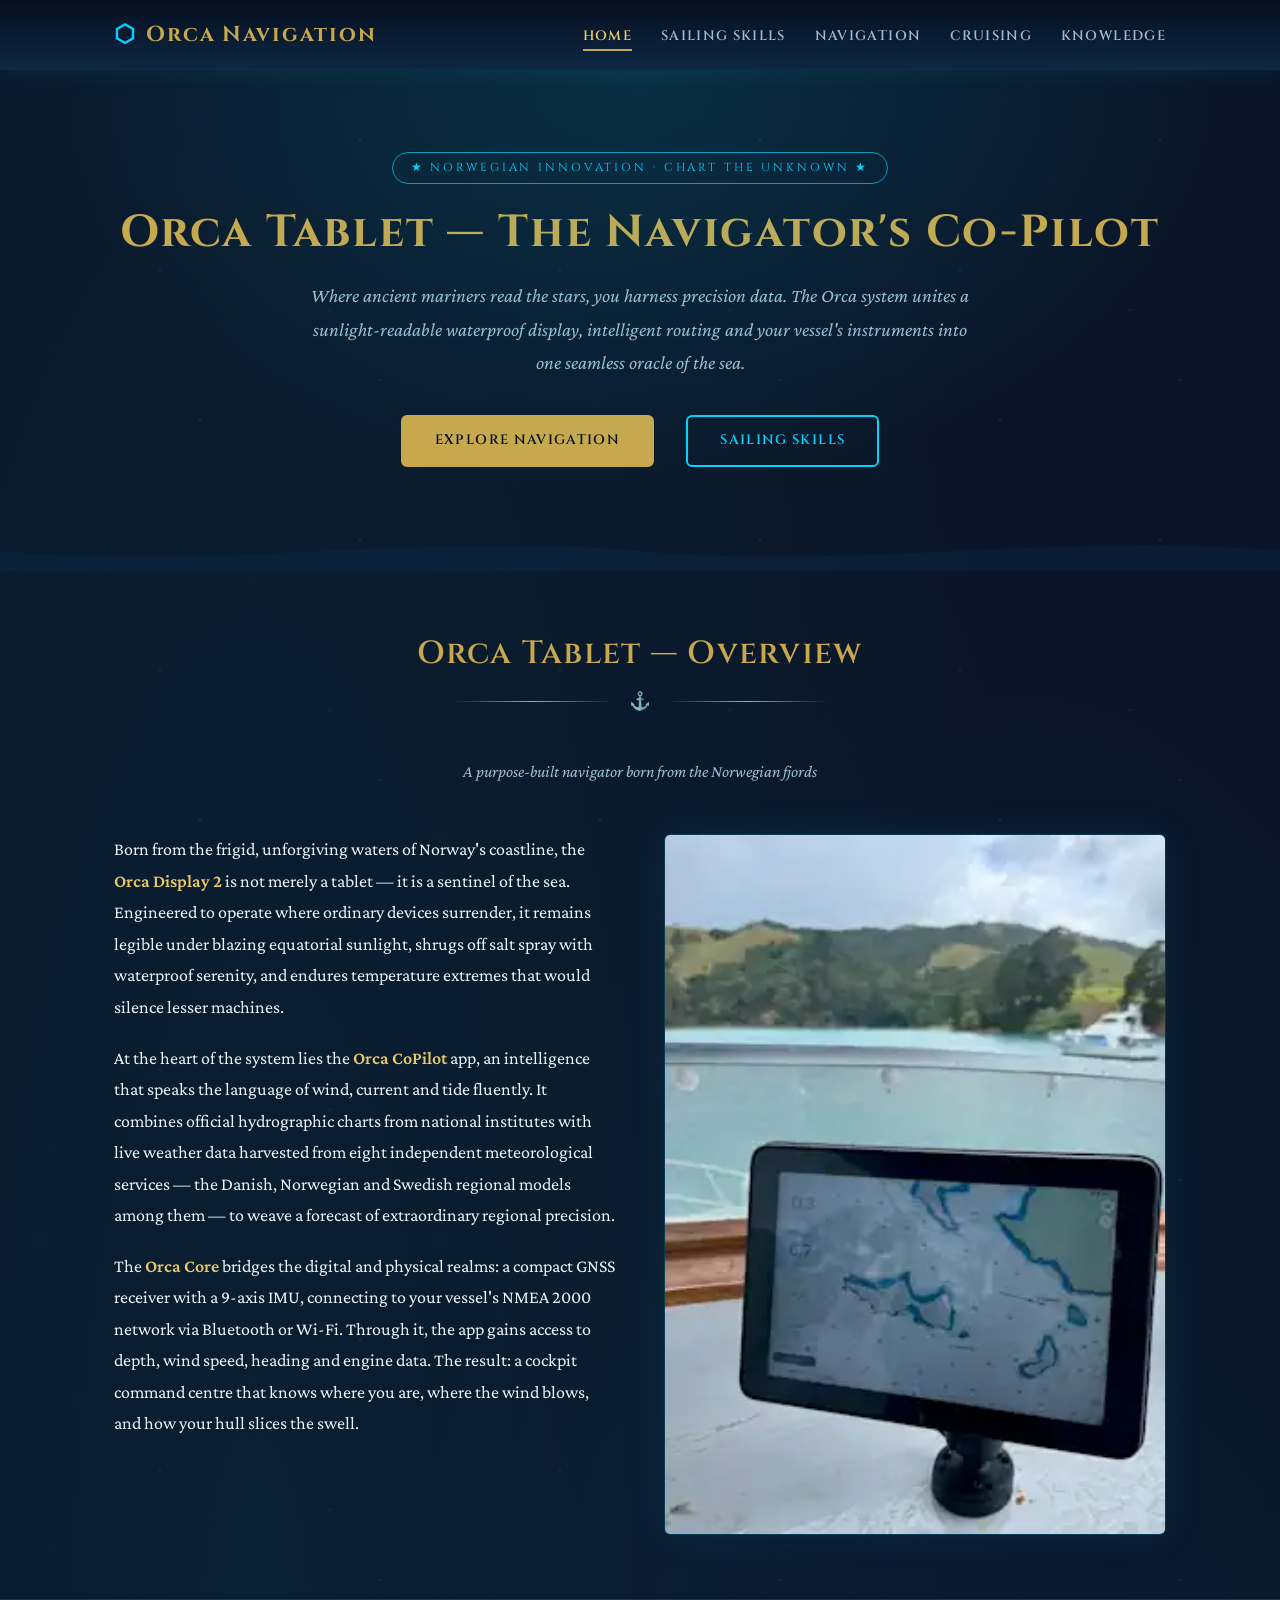
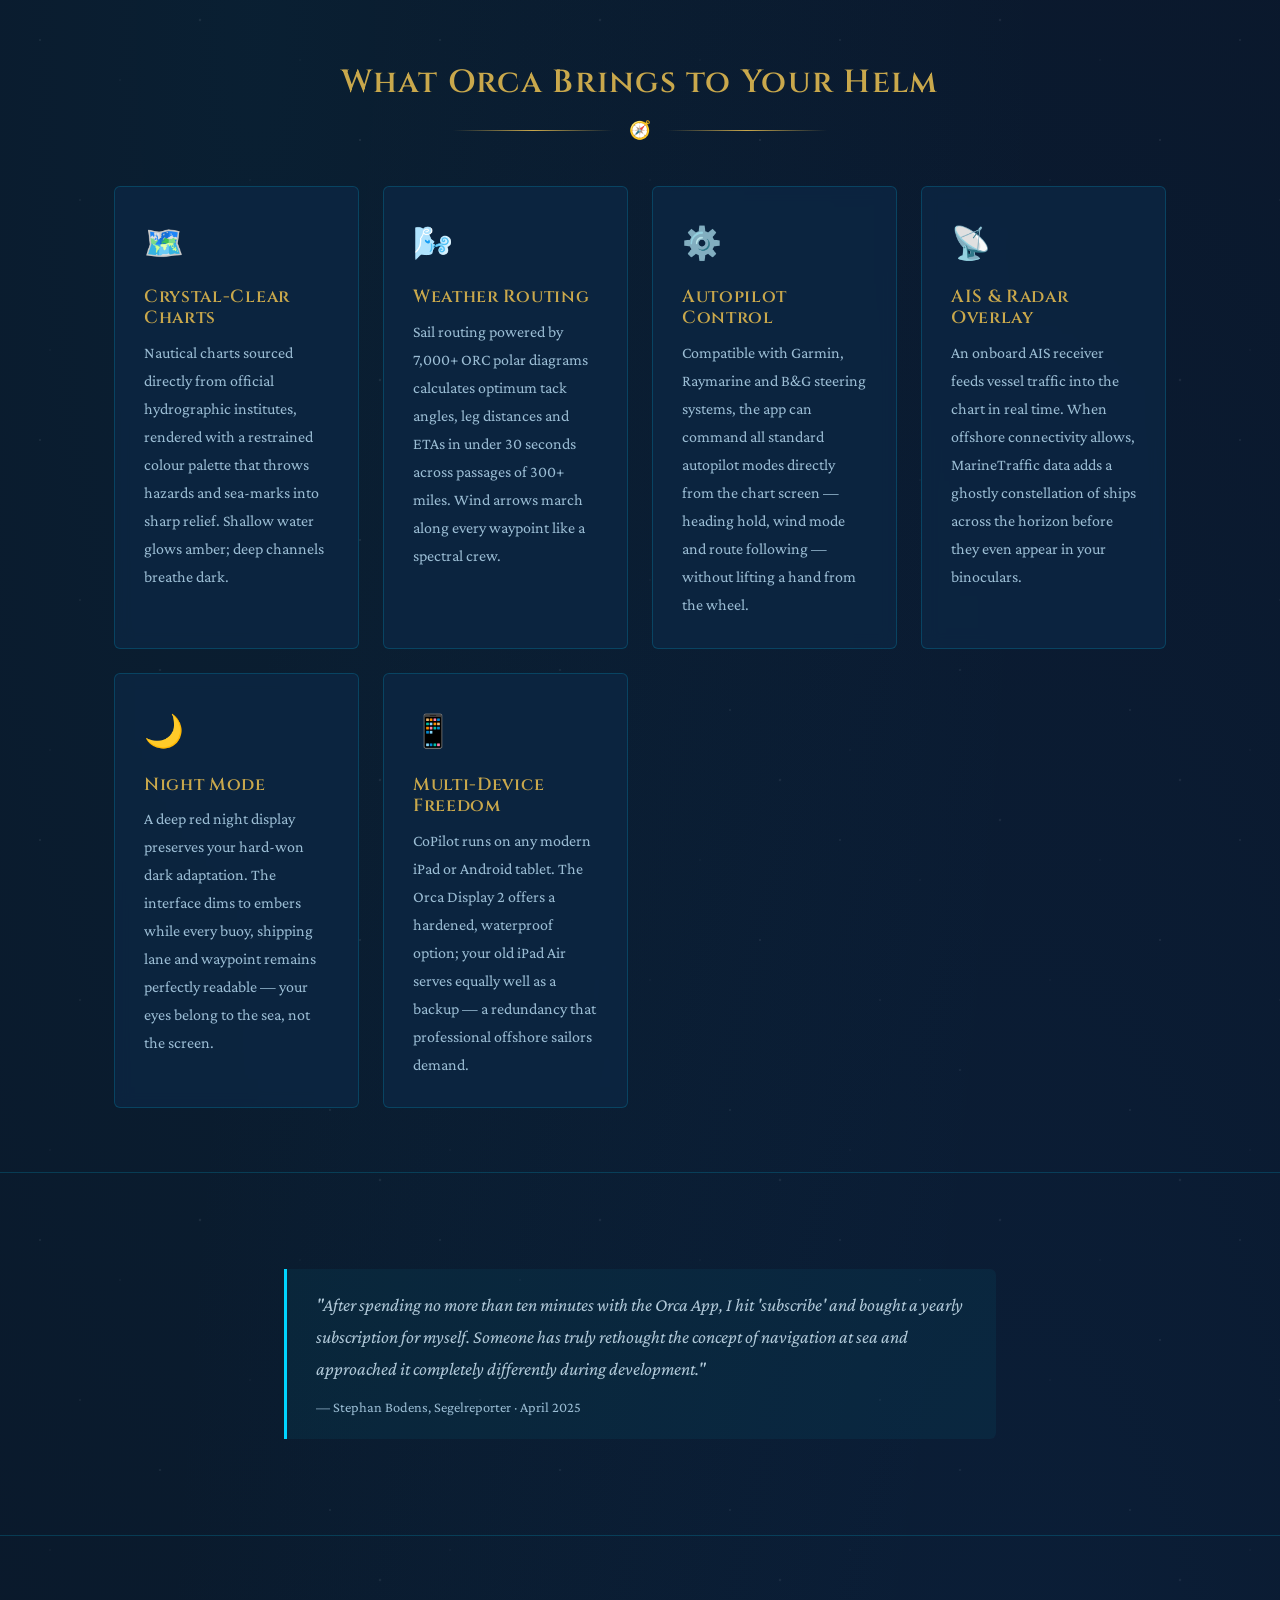
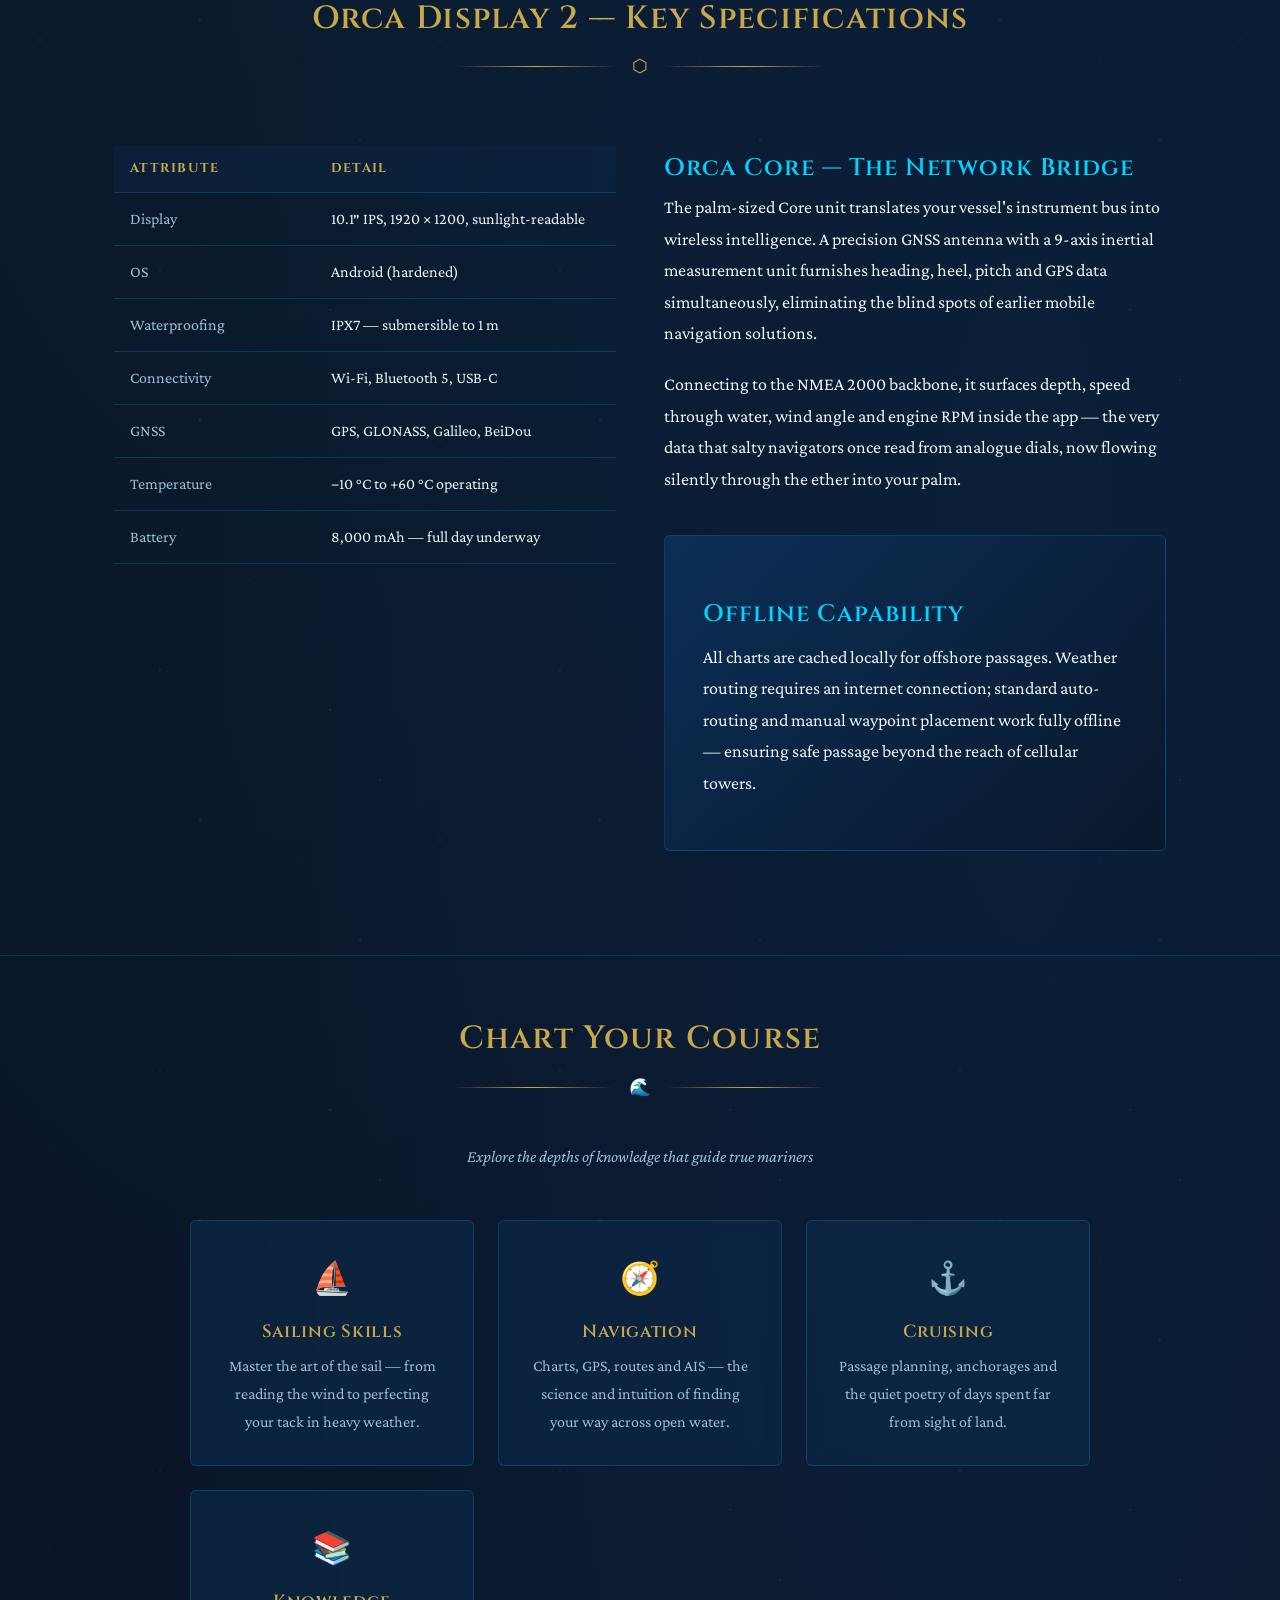
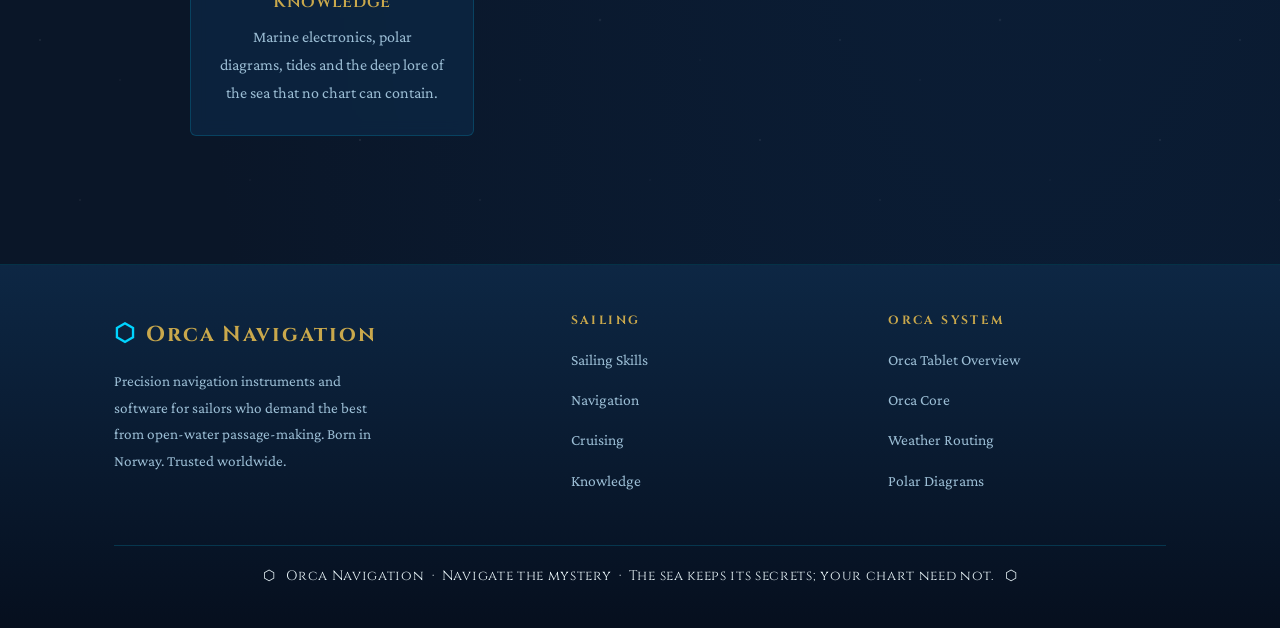
==== commit 85949790: "feat: create Orca navigation website with maritime style and 5 structured pages" ====
--- a/index.html
+++ b/index.html
@@ -1,9 +1,241 @@
-<!DOCTYPE html><html lang="en" class="scroll-smooth focus:scroll-auto smartbanner-margin-top" data-scrapbook-source="https://www.yacht.de/en/equipment/electronics/tried-out-orca-tablet-the-navigation-co-pilot-for-the-cockpit-with-a-new-price-structure/" data-scrapbook-create="20260612135329436"><head><meta charset="UTF-8" data-next-head=""><title data-next-head="">Tried out: Orca tablet - the navigation co-pilot for the cockpit. With a new price structure  | YACHT </title><meta name="description" content="The Orca system offers a clear map image and weather routing. The combination of app, tablet and instruments enables autopilot control and radar overlay" data-next-head=""><meta name="robots" content="index, follow, max-image-preview:large" data-next-head=""><link rel="canonical" href="https://www.yacht.de/en/equipment/electronics/tried-out-orca-tablet-the-navigation-co-pilot-for-the-cockpit-with-a-new-price-structure/" data-next-head=""><meta name="author" content="Hauke Schmidt" data-next-head=""><meta name="publisher" content="YACHT - Everything about sailing" data-next-head=""><link rel="alternate" hreflang="de" href="https://www.yacht.de/ausruestung/elektronik/ausprobiert-orca-tablet-der-navigations-copilot-fuers-cockpit/" data-next-head=""><link rel="alternate" hreflang="en-US" href="https://www.yacht.de/en/equipment/electronics/tried-out-orca-tablet-the-navigation-co-pilot-for-the-cockpit-with-a-new-price-structure/" data-next-head=""><link rel="alternate" hreflang="x-default" href="https://www.yacht.de/en/equipment/electronics/tried-out-orca-tablet-the-navigation-co-pilot-for-the-cockpit-with-a-new-price-structure/" data-next-head=""><link rel="alternate" hreflang="it-IT" href="https://www.yacht.de/it/attrezzatura/elettronica/provato-il-tablet-orca-il-copilota-di-navigazione-per-la-cabina-di-pilotaggio-con-una-nuova-struttura-di-prezzo/" data-next-head=""><link rel="alternate" hreflang="fr-FR" href="https://www.yacht.de/fr/equipement/electronique/essaye-la-tablette-orca-le-copilote-de-navigation-pour-le-cockpit-avec-une-nouvelle-structure-de-prix/" data-next-head=""><link rel="apple-touch-icon" href="https://www.yacht.de/apple-touch-icon.png" data-next-head=""><link rel="android-touch-icon" href="https://www.yacht.de/apple-touch-icon.png" data-next-head=""><link rel="manifest" href="https://www.yacht.de/manifest.json" data-next-head=""><link rel="alternate icon" href="favicon.ico" data-next-head=""><link rel="icon" type="image/svg+xml" href="favicon.svg" data-next-head=""><link rel="mask-icon" href="https://www.yacht.de/safari-pinned-tab.svg" color="#141215" data-next-head=""><meta name="viewport" content="width=device-width, initial-scale=1" data-next-head=""><meta property="article:tag" content="equipment" data-next-head=""><meta property="article:tag" content="electronics" data-next-head=""><meta property="article:tag" content="home_flag" data-next-head=""><meta property="article:tag" content="yacht 2024-03" data-next-head=""><meta property="upscore:tags" content="equipment,electronics,home_flag,yacht 2024-03" data-next-head=""><meta property="fb:app_id" content="345907180609" data-next-head=""><meta name="apple-itunes-app" content="app-id=6748736508" data-next-head=""><meta name="google-play-app" content="app-id=de.deliusklasing.yacht" data-next-head=""><meta name="CONTENTFUL_ID" value="Cyb1YmQqJnz4HNYJT2Dyv" data-next-head=""><meta name="application-name" content="YACHT" data-next-head=""><meta name="mobile-web-app-capable" content="yes" data-next-head=""><meta name="apple-mobile-web-app-capable" content="yes" data-next-head=""><meta name="apple-mobile-web-app-status-bar-style" content="default" data-next-head=""><meta name="apple-mobile-web-app-title" content="YACHT" data-next-head=""><meta name="theme-color" content="#003366" media="(prefers-color-scheme: light)" data-next-head=""><meta name="theme-color" content="#00a5ff" media="(prefers-color-scheme: dark)" data-next-head=""><meta name="msapplication-square70x70logo" content="/img/ms-smalltile.png" data-next-head=""><meta name="msapplication-square150x150logo" content="/img/ms-mediumtile.png" data-next-head=""><meta name="msapplication-wide310x150logo" content="/img/ms-widetile.png" data-next-head=""><meta name="msapplication-square310x310logo" content="/img/ms-largetile.png" data-next-head=""><link rel="apple-touch-startup-image" href="https://www.yacht.de/img/apple-splash-2048-2732.jpg" media="(device-width: 1024px) and (device-height: 1366px) and (-webkit-device-pixel-ratio: 2) and (orientation: portrait)" data-next-head=""><link rel="apple-touch-startup-image" href="https://www.yacht.de/img/apple-splash-1668-2388.jpg" media="(device-width: 834px) and (device-height: 1194px) and (-webkit-device-pixel-ratio: 2) and (orientation: portrait)" data-next-head=""><link rel="apple-touch-startup-image" href="https://www.yacht.de/img/apple-splash-1536-2048.jpg" media="(device-width: 768px) and (device-height: 1024px) and (-webkit-device-pixel-ratio: 2) and (orientation: portrait)" data-next-head=""><link rel="apple-touch-startup-image" href="https://www.yacht.de/img/apple-splash-1668-2224.jpg" media="(device-width: 834px) and (device-height: 1112px) and (-webkit-device-pixel-ratio: 2) and (orientation: portrait)" data-next-head=""><link rel="apple-touch-startup-image" href="https://www.yacht.de/img/apple-splash-1620-2160.jpg" media="(device-width: 810px) and (device-height: 1080px) and (-webkit-device-pixel-ratio: 2) and (orientation: portrait)" data-next-head=""><link rel="apple-touch-startup-image" href="https://www.yacht.de/img/apple-splash-1284-2778.jpg" media="(device-width: 428px) and (device-height: 926px) and (-webkit-device-pixel-ratio: 3) and (orientation: portrait)" data-next-head=""><link rel="apple-touch-startup-image" href="https://www.yacht.de/img/apple-splash-1170-2532.jpg" media="(device-width: 390px) and (device-height: 844px) and (-webkit-device-pixel-ratio: 3) and (orientation: portrait)" data-next-head=""><link rel="apple-touch-startup-image" href="https://www.yacht.de/img/apple-splash-1125-2436.jpg" media="(device-width: 375px) and (device-height: 812px) and (-webkit-device-pixel-ratio: 3) and (orientation: portrait)" data-next-head=""><link rel="apple-touch-startup-image" href="https://www.yacht.de/img/apple-splash-1242-2688.jpg" media="(device-width: 414px) and (device-height: 896px) and (-webkit-device-pixel-ratio: 3) and (orientation: portrait)" data-next-head=""><link rel="apple-touch-startup-image" href="https://www.yacht.de/img/apple-splash-828-1792.jpg" media="(device-width: 414px) and (device-height: 896px) and (-webkit-device-pixel-ratio: 2) and (orientation: portrait)" data-next-head=""><link rel="apple-touch-startup-image" href="https://www.yacht.de/img/apple-splash-1242-2208.jpg" media="(device-width: 414px) and (device-height: 736px) and (-webkit-device-pixel-ratio: 3) and (orientation: portrait)" data-next-head=""><link rel="apple-touch-startup-image" href="https://www.yacht.de/img/apple-splash-750-1334.jpg" media="(device-width: 375px) and (device-height: 667px) and (-webkit-device-pixel-ratio: 2) and (orientation: portrait)" data-next-head=""><link rel="apple-touch-startup-image" href="https://www.yacht.de/img/apple-splash-640-1136.jpg" media="(device-width: 320px) and (device-height: 568px) and (-webkit-device-pixel-ratio: 2) and (orientation: portrait)" data-next-head=""><link rel="apple-touch-startup-image" href="https://www.yacht.de/img/apple-splash-dark-2048-2732.jpg" media="(prefers-color-scheme: dark) and (device-width: 1024px) and (device-height: 1366px) and (-webkit-device-pixel-ratio: 2) and (orientation: portrait)" data-next-head=""><link rel="apple-touch-startup-image" href="https://www.yacht.de/img/apple-splash-dark-1668-2388.jpg" media="(prefers-color-scheme: dark) and (device-width: 834px) and (device-height: 1194px) and (-webkit-device-pixel-ratio: 2) and (orientation: portrait)" data-next-head=""><link rel="apple-touch-startup-image" href="https://www.yacht.de/img/apple-splash-dark-1536-2048.jpg" media="(prefers-color-scheme: dark) and (device-width: 768px) and (device-height: 1024px) and (-webkit-device-pixel-ratio: 2) and (orientation: portrait)" data-next-head=""><link rel="apple-touch-startup-image" href="https://www.yacht.de/img/apple-splash-dark-1668-2224.jpg" media="(prefers-color-scheme: dark) and (device-width: 834px) and (device-height: 1112px) and (-webkit-device-pixel-ratio: 2) and (orientation: portrait)" data-next-head=""><link rel="apple-touch-startup-image" href="https://www.yacht.de/img/apple-splash-dark-1620-2160.jpg" media="(prefers-color-scheme: dark) and (device-width: 810px) and (device-height: 1080px) and (-webkit-device-pixel-ratio: 2) and (orientation: portrait)" data-next-head=""><link rel="apple-touch-startup-image" href="https://www.yacht.de/img/apple-splash-dark-1284-2778.jpg" media="(prefers-color-scheme: dark) and (device-width: 428px) and (device-height: 926px) and (-webkit-device-pixel-ratio: 3) and (orientation: portrait)" data-next-head=""><link rel="apple-touch-startup-image" href="https://www.yacht.de/img/apple-splash-dark-1170-2532.jpg" media="(prefers-color-scheme: dark) and (device-width: 390px) and (device-height: 844px) and (-webkit-device-pixel-ratio: 3) and (orientation: portrait)" data-next-head=""><link rel="apple-touch-startup-image" href="https://www.yacht.de/img/apple-splash-dark-1125-2436.jpg" media="(prefers-color-scheme: dark) and (device-width: 375px) and (device-height: 812px) and (-webkit-device-pixel-ratio: 3) and (orientation: portrait)" data-next-head=""><link rel="apple-touch-startup-image" href="https://www.yacht.de/img/apple-splash-dark-1242-2688.jpg" media="(prefers-color-scheme: dark) and (device-width: 414px) and (device-height: 896px) and (-webkit-device-pixel-ratio: 3) and (orientation: portrait)" data-next-head=""><link rel="apple-touch-startup-image" href="https://www.yacht.de/img/apple-splash-dark-828-1792.jpg" media="(prefers-color-scheme: dark) and (device-width: 414px) and (device-height: 896px) and (-webkit-device-pixel-ratio: 2) and (orientation: portrait)" data-next-head=""><link rel="apple-touch-startup-image" href="https://www.yacht.de/img/apple-splash-dark-1242-2208.jpg" media="(prefers-color-scheme: dark) and (device-width: 414px) and (device-height: 736px) and (-webkit-device-pixel-ratio: 3) and (orientation: portrait)" data-next-head=""><link rel="apple-touch-startup-image" href="https://www.yacht.de/img/apple-splash-dark-750-1334.jpg" media="(prefers-color-scheme: dark) and (device-width: 375px) and (device-height: 667px) and (-webkit-device-pixel-ratio: 2) and (orientation: portrait)" data-next-head=""><link rel="apple-touch-startup-image" href="https://www.yacht.de/img/apple-splash-dark-640-1136.jpg" media="(prefers-color-scheme: dark) and (device-width: 320px) and (device-height: 568px) and (-webkit-device-pixel-ratio: 2) and (orientation: portrait)" data-next-head=""><meta property="og:title" content="Tried out: Orca tablet - the navigation co-pilot for the cockpit. With a new price structure" data-next-head=""><meta property="og:image" content="https://media.delius-klasing.de/dk-wassersport/dpr_auto,fl_progressive,f_jpg,c_fill,g_face:center,h_675,w_1200/q_auto:eco/yacht/mg-8863_4addd1ecd03afb987038d242ac66ef7b" data-next-head=""><meta property="og:type" content="article" data-next-head=""><meta property="og:url" content="https://www.yacht.de/en/equipment/electronics/tried-out-orca-tablet-the-navigation-co-pilot-for-the-cockpit-with-a-new-price-structure/" data-next-head=""><meta property="og:site_name" content="YACHT - Everything about sailing" data-next-head=""><meta property="og:description" content="The Orca system offers a clear map image and weather routing. The combination of app, tablet and instruments enables autopilot control and radar overlay" data-next-head=""><meta name="twitter:card" content="summary_large_image" data-next-head=""><meta name="twitter:title" content="Tried out: Orca tablet - the navigation co-pilot for the cockpit. With a new price structure" data-next-head=""><meta name="twitter:description" content="The Orca system offers a clear map image and weather routing. The combination of app, tablet and instruments enables autopilot control and radar overlay" data-next-head=""><meta property="twitter:image" content="https://media.delius-klasing.de/dk-wassersport/dpr_auto,fl_progressive,f_jpg,c_fill,g_face:center,h_675,w_1200/q_auto:eco/yacht/mg-8863_4addd1ecd03afb987038d242ac66ef7b" data-next-head=""><meta name="twitter:site" content="@YACHT - Everything about sailing" data-next-head=""><link rel="stylesheet" href="6c805a8f6c73e2f6.css" data-n-g=""><link rel="stylesheet" href="9676d4cd2691713a.css" data-n-p=""><link rel="stylesheet" href="ee3dbfaa580762fe.css"><noscript data-n-css=""></noscript><style>#counting-ad-slot{display:block!important;margin:auto!important;}</style><link type="text/css" rel="stylesheet" href="260dd89e-bf2b-43cd-9e13-ba60e603bf52.css"><meta http-equiv="origin-trial" content="[base64]"><meta http-equiv="origin-trial" content="Amm8/NmvvQfhwCib6I7ZsmUxiSCfOxWxHayJwyU1r3gRIItzr7bNQid6O8ZYaE1GSQTa69WwhPC9flq/oYkRBwsAAACCeyJvcmlnaW4iOiJodHRwczovL2dvb2dsZXN5bmRpY2F0aW9uLmNvbTo0NDMiLCJmZWF0dXJlIjoiV2ViVmlld1hSZXF1ZXN0ZWRXaXRoRGVwcmVjYXRpb24iLCJleHBpcnkiOjE3NTgwNjcxOTksImlzU3ViZG9tYWluIjp0cnVlfQ=="><meta http-equiv="origin-trial" content="[base64]"><meta http-equiv="origin-trial" content="A93bovR+QVXNx2/[base64]"><meta http-equiv="origin-trial" content="A1S5fojrAunSDrFbD8OfGmFHdRFZymSM/1ss3G+NEttCLfHkXvlcF6LGLH8Mo5PakLO1sCASXU1/[base64]"><link href="https://securepubads.g.doubleclick.net/pagead/managed/dict/m202606110101/gpt" rel="compression-dictionary"><script data-scrapbook-elem="custom-elements-loader">(function (names) { if (!customElements) { return; } for (const name of names) { customElements.define(name, class CustomElement extends HTMLElement {}); } })(["next-route-announcer"])</script></head><body class="yacht-theme bg-body-light font-sans font-normal" style="overflow: auto;"><div id="cmpbox2" class="cmpboxBG cmpstyleroot" style="display: none;"></div><div id="cmpbox" class="cmpbox cmpstyleroot cmpbox3 cmpboxWelcomeGDPR cmpBoxWelcomeOI cmpboxclosed cmpboxclosed2" aria-modal="true" role="dialog" lang="EN" data-nosnippet="" style="display: none; transform: matrix(1, 0, 0, 1, -300, -277);" dir="ltr"></div><div id="__next"><div class="react-ez-checkout-cart-wrapper"></div><header class="header mb-6 contents"><div class="hidden md:z-header bg-skin-header-top-primary lg:block lg:sticky lg:top-0"><div class="align-center mx-auto flex min-h-[36px] max-w-screen-xl justify-between px-4"><div class="-ml-2 mr-auto flex items-center empty:hidden"><a title="Yacht Facebook" class="mx-2 inline-block w-full whitespace-nowrap px-2 text-sm" data-upscore-url="https://www.facebook.com/YACHT.Magazin.Online" target="_blank" rel="noopener noreferrer" href="https://www.facebook.com/YACHT.Magazin.Online"><svg class="size-4 fill-current text-white"><use href="social-facebook.0c145375.svg#root" class="size-full"></use></svg></a><a title="Yacht Instagram" class="mx-2 inline-block w-full whitespace-nowrap px-2 text-sm" data-upscore-url="https://www.instagram.com/yacht_magazin" target="_blank" rel="noopener noreferrer" href="https://www.instagram.com/yacht_magazin"><svg class="size-4 fill-current text-white"><use href="social-instagram.0ff0a7d6.svg#root" class="size-full"></use></svg></a><a title="Yacht YouTube" class="mx-2 inline-block w-full whitespace-nowrap px-2 text-sm" data-upscore-url="https://www.youtube.com/c/YACHTtv" target="_blank" rel="noopener noreferrer" href="https://www.youtube.com/c/YACHTtv"><svg class="size-4 fill-current text-white"><use href="social-youtube.0da67752.svg#root" class="size-full"></use></svg></a><a title="Yacht Spotify" class="mx-2 inline-block w-full whitespace-nowrap px-2 text-sm" data-upscore-url="https://open.spotify.com/show/7kNGSwFaw3MgfgupkznIKJ" target="_blank" rel="noopener noreferrer" href="https://open.spotify.com/show/7kNGSwFaw3MgfgupkznIKJ"><svg class="size-4 fill-current text-white"><use href="social-spotify.be317426.svg#root" class="size-full"></use></svg></a></div><div class="-mr-2 ml-auto flex items-center"><a class="text-skin-premium-4 relative mx-2 inline-block w-full whitespace-nowrap px-2 text-sm" data-upscore-url="/premium-abo/?utm_source=ws-yacht&amp;utm_medium=hnav&amp;utm_campaign=premium" target="" rel="noopener noreferrer" href="https://www.yacht.de/en/premium-abo/?utm_source=ws-yacht&amp;utm_medium=hnav&amp;utm_campaign=premium">Premium Subs<span class="ml-1 inline-block -translate-y-2 text-xs">new!</span></a><a title="Webreader" class="mx-2 inline-block w-full whitespace-nowrap px-2 text-sm" data-upscore-url="https://kiosk.delius-klasing.de/" target="_blank" rel="noopener noreferrer" href="https://kiosk.delius-klasing.de/"><div class="text-white">Webreader</div></a><a title="Shop" class="mx-2 inline-block w-full whitespace-nowrap px-2 text-sm" data-upscore-url="https://shop.delius-klasing.de/zeitschriften/wassersport/yacht/?utm_source=ws-yacht&amp;utm_medium=navlink&amp;utm_campaign=abo&amp;selected_product=538_MA_KP0005856_00007440_40_YA06KO_MINI_DE&amp;magazine=538_00007440_00007440_40_0000088395&amp;gift=" target="_blank" rel="noopener noreferrer" href="https://shop.delius-klasing.de/zeitschriften/wassersport/yacht/?utm_source=ws-yacht&amp;utm_medium=navlink&amp;utm_campaign=abo&amp;selected_product=538_MA_KP0005856_00007440_40_YA06KO_MINI_DE&amp;magazine=538_00007440_00007440_40_0000088395&amp;gift="><div class="text-white">Shop</div></a><a title="Top harbours" class="mx-2 inline-block w-full whitespace-nowrap px-2 text-sm" data-upscore-url="topharbours2026-search" target="_blank" rel="noopener noreferrer" href="https://www.yacht.de/en/topharbours2026-search/"><div class="text-white">Top harbours</div></a><div class="relative mx-2 flex w-full min-w-fit"><div class="text-sm flex items-center justify-center absolute top-0 bottom-0 left-0 w-5 pointer-events-none text-white"><svg id="root" xmlns="http://www.w3.org/2000/svg" fill="none" viewBox="0 0 24 24" stroke-width="1.5" stroke="currentColor" class="w-4 h-4"><path stroke-linecap="round" stroke-linejoin="round" d="M12 21a9.004 9.004 0 0 0 8.716-6.747M12 21a9.004 9.004 0 0 1-8.716-6.747M12 21c2.485 0 4.5-4.03 4.5-9S14.485 3 12 3m0 18c-2.485 0-4.5-4.03-4.5-9S9.515 3 12 3m0 0a8.997 8.997 0 0 1 7.843 4.582M12 3a8.997 8.997 0 0 0-7.843 4.582m15.686 0A11.953 11.953 0 0 1 12 10.5c-2.998 0-5.74-1.1-7.843-2.918m15.686 0A8.959 8.959 0 0 1 21 12c0 .778-.099 1.533-.284 2.253m0 0A17.919 17.919 0 0 1 12 16.5c-3.162 0-6.133-.815-8.716-2.247m0 0A9.015 9.015 0 0 1 3 12c0-1.605.42-3.113 1.157-4.418"></path></svg></div><select aria-label="Language" class="select moz border-none bg-none font-normal text-sm flex h-auto pl-6 pr-3 py-2 min-h-0 mr-2 appearance-none focus:ring-0 cursor-pointer uppercase text-white bg-skin-header-top-primary focus:bg-skin-header-top-primary LanguageSelect_select__IUkve"><option value="de">DE</option><option value="en" selected="">EN</option><option value="it">IT</option><option value="fr">FR</option></select><div class="text-sm flex items-center justify-center absolute top-0 bottom-0 right-0 w-5 pointer-events-none text-white"><svg id="root" xmlns="http://www.w3.org/2000/svg" fill="none" viewBox="0 0 24 24" stroke="currentColor" class="size-[0.834em] rotate-90 stroke-current"><path stroke-linecap="round" stroke-linejoin="round" stroke-width="2" d="M9 5l7 7-7 7"></path></svg></div></div></div></div></div><div id="ape-header" class="right-0 w-full top-0 z-50 transition-transform  lg:translate-y-0 lg:transition-none lg:sticky lg:top-[36px]"><div class="relative"><div class="navigation relative border-solid lg:h-18"><span class="absolute top-0 right-0 bottom-0 left-0 w-full bg-gradient-to-r from-skin-navbar-primary to-skin-navbar-secondary transition-opacity opacity-0 !opacity-100 " id="ape-header-collabsible-nav"></span><div class="w-full bg-skin-progress-primary absolute bottom-0 left-0 z-10 transition-opacity pointer-events-none h-px translate-y-px opacity-100"></div><div class="navigation-container relative flex items-center justify-center transition-opacity duration-300 mx-auto max-w-screen-xl lg:px-4 lg:h-full min-h-[50px] z-20 opacity-100 pointer-events-auto"><div class="nav-logo-wrapper absolute inset-0 z-10 flex grow order-1 lg:static lg:justify-start lg:align-center lg:order-none lg:ml-0 lg:drop-shadow-none lg:overflow-hidden justify-center lg:translate-y-0.5 flex-[1_1_20px]"><div class="lg:duration-300 lg:ease-in-out lg:transition-all origin-center lg:origin-left  lg:scale-150 lg:mt-5 lg:mb-5 lg:my-5 scale-150 flex items-center"><svg class="mr-1 size-5"><use href="delius-icon.a481b1ba.svg#root" class="size-full"></use></svg><a title="YACHT - Everything about sailing" data-upscore-url="/" target="" rel="noopener noreferrer" href="https://www.yacht.de/en/"><svg width="58" height="24" class="text-skin-logo fill-current h-[24px] w-[58px] lg:h-[23px] lg:w-[54px]"><use href="yacht-logo.dee7ffa3.svg#root" class="size-full"></use></svg></a></div></div><div class="top-[50px] nav-container flex flex-col fixed right-0 left-0  border-t-2 border-skin-progress-primary translate-x-full bg-skin-flyout-secondary transition-all duration-300 overflow-y-auto overflow-x-hidden lg:self-end lg:block lg:static lg:border-none lg:transform-none lg:transition-none lg:bg-transparent lg bottom-[50px]"><div class="m-4 flex lg:hidden"><form class="w-full"><div class=""><div class="relative group z-[530]"><input type="search" enterkeyhint="search" placeholder="Search..." class="relative bg-white pl-5 pr-[72px] text-xl md:text-lg py-3 shadow-md z-20" value=""><button type="submit" class="absolute top-1/2 right-8 z-20 w-6 h-6 -translate-y-1/2 cursor-pointer" title="Jetzt suchen" role="button"><svg id="root" xmlns="http://www.w3.org/2000/svg" viewBox="0 0 18.854 19.321" class="text-skin-primary fill-current stroke-current w-6 h-6"><g transform="translate(-15 -15.75)"><g transform="translate(15 15.75)" fill="none" stroke="currentColor" stroke-width="2"><circle cx="8" cy="8" r="8" stroke="none"></circle><circle cx="8" cy="8" r="7" fill="none"></circle></g><rect width="8" height="2" rx="1" transform="translate(28.197 28) rotate(45)" fill="currentColor"></rect></g></svg></button></div></div></form></div><nav class="relative flex flex-wrap content-start lg:flex-nowrap lg:static lg:flex-auto flex-1"><div class="w-full lg:hidden"><div class="flex w-full items-center"><a class="nav-link-inactive flex grow items-center rounded-t-none px-8 py-4 font-nav text-xl font-bold text-skin-nav-premium-1" data-upscore-url="/premium-abo/?utm_source=ws-yacht&amp;utm_medium=mnav&amp;utm_campaign=premium" target="" rel="noopener noreferrer" href="https://www.yacht.de/en/premium-abo/?utm_source=ws-yacht&amp;utm_medium=mnav&amp;utm_campaign=premium">Premium Subs<span class="ml-1 inline-block -translate-y-2 text-xs">new!</span></a><a class="-my-4 flex items-center justify-center p-4" data-upscore-url="/premium-abo/?utm_source=ws-yacht&amp;utm_medium=mnav&amp;utm_campaign=premium" target="" rel="noopener noreferrer" href="https://www.yacht.de/en/premium-abo/?utm_source=ws-yacht&amp;utm_medium=mnav&amp;utm_campaign=premium"><svg class="pointer-events-none size-6 stroke-current text-skin-nav-primary"><use href="chevron-right-icon.77a6863e.svg#root" class="size-full"></use></svg></a></div></div><div class="nav-item w-full lg:px-0.5 lg:w-auto lg:cursor-pointer nav-item-hover-regular"><ul><li><div class="flex w-full items-center"><a title="Yachts" class="font-bold text-xl flex items-center grow px-8 py-4 font-nav lg:block lg:w-auto lg:py-2 lg:px-2 text-skin-nav-primary nav-link-inactive rounded-t-none 2xl:px-2 lg:text-[0.95rem] xl:!text-base by" data-upscore-url="/yachts/" data-upscore-object-id="3XlUeNbSXOoWM1XoSNds3I" target="" rel="noopener noreferrer" href="https://www.yacht.de/en/yachts/">Yachts</a><button type="button" class="-my-4 flex items-center justify-center p-4 lg:hidden"><svg class="pointer-events-none size-6 stroke-current text-skin-nav-primary"><use href="chevron-right-icon.77a6863e.svg#root" class="size-full"></use></svg></button></div><div class="nav-flyout w-full absolute top-0 right-0 bottom-0 left-auto z-1 translate-x-full transition-transform ease-in-out duration-300 lg:px-4 lg:absolute lg:bottom-auto lg:top-auto lg:left-0 lg:z-50 lg:transform-none lg:translate-y-full lg:translate-x-0 translate-x-full"><div class="nav-flyout-inner bg-skin-flyout-secondary overflow-x-auto relative p-4 h-full lg:bg-skin-nav-tertiary lg:overflow-visible lg:static lg:h-auto"><div class="lg:grid-row-2 lg:grid lg:grid-cols-3 lg:col-span-3 lg:gap-4"><div class="lg:block lg:static lg:visible lg:row-span-2 lg:opacity-100 lg:transform-none"><div class="mb-5 flex items-center justify-start text-lg text-skin-nav-primary lg:hidden"><span class="-ml-2 inline-block rotate-180"><svg class="ml-auto size-6 stroke-current text-skin-nav-primary lg:hidden"><use href="chevron-right-icon.77a6863e.svg#root" class="size-full"></use></svg></span><span class="inline-block pl-2">Alle Themen</span></div><a class="block pb-3 text-2xl font-bold tracking-wider text-skin-nav-primary lg:hidden" data-upscore-url="/yachts/" data-upscore-object-id="3XlUeNbSXOoWM1XoSNds3I" target="" rel="noopener noreferrer" href="https://www.yacht.de/en/yachts/">Yachts</a><ul><li class="lg:border-skin-primary-medium lg:group-hover:border-skin-secondary lg:break-inside-avoid-column lg:group lg:mx-4 lg:border-b lg:border-solid"><div class="flex items-center"><a title="Superyachts" class="text-skin-nav-primary font-nav block py-4 text-lg tracking-wider grow lg:text-skin-nav-secondary lg:text-base lg:font-normal" data-upscore-url="/yachts/superyachts/" data-upscore-object-id="6hmVWs7vfOn2kU1ZH5c6WO" target="" rel="noopener noreferrer" href="https://www.yacht.de/en/yachts/superyachts/">Superyachts</a></div></li><li class="lg:border-skin-primary-medium lg:group-hover:border-skin-secondary lg:break-inside-avoid-column lg:group lg:mx-4 lg:border-b lg:border-solid"><div class="flex items-center"><a title="Small cruiser" class="text-skin-nav-primary font-nav block py-4 text-lg tracking-wider grow lg:text-skin-nav-secondary lg:text-base lg:font-normal" data-upscore-url="/yachts/small-cruiser/" data-upscore-object-id="5N3LvpxmRYxRjiFDFO1Kk8" target="" rel="noopener noreferrer" href="https://www.yacht.de/en/yachts/small-cruiser/">Small cruiser</a></div></li><li class="lg:border-skin-primary-medium lg:group-hover:border-skin-secondary lg:break-inside-avoid-column lg:group lg:mx-4 lg:border-b lg:border-solid"><div class="flex items-center"><a title="Cruising yachts" class="text-skin-nav-primary font-nav block py-4 text-lg tracking-wider grow lg:text-skin-nav-secondary lg:text-base lg:font-normal" data-upscore-url="/yachts/cruising-yachts/" data-upscore-object-id="2f9QeEGmhRmEV9lG8mhz61" target="" rel="noopener noreferrer" href="https://www.yacht.de/en/yachts/cruising-yachts/">Cruising yachts</a></div></li><li class="lg:border-skin-primary-medium lg:group-hover:border-skin-secondary lg:break-inside-avoid-column lg:group lg:mx-4 lg:border-b lg:border-solid"><div class="flex items-center"><a title="Dinghies" class="text-skin-nav-primary font-nav block py-4 text-lg tracking-wider grow lg:text-skin-nav-secondary lg:text-base lg:font-normal" data-upscore-url="/yachts/dinghies/" data-upscore-object-id="6sBcajjXVN83D7r6o0VlIa" target="" rel="noopener noreferrer" href="https://www.yacht.de/en/yachts/dinghies/">Dinghies</a></div></li><li class="lg:border-skin-primary-medium lg:group-hover:border-skin-secondary lg:break-inside-avoid-column lg:group lg:mx-4 lg:border-b lg:border-solid"><div class="flex items-center"><a title="Catamarans | Trimarans" class="text-skin-nav-primary font-nav block py-4 text-lg tracking-wider grow lg:text-skin-nav-secondary lg:text-base lg:font-normal" data-upscore-url="/yachts/catamarans/" data-upscore-object-id="27rXcJrokOL1XIlpC1i6e" target="" rel="noopener noreferrer" href="https://www.yacht.de/en/yachts/catamarans/">Catamarans | Trimarans</a></div></li><li class="lg:border-skin-primary-medium lg:group-hover:border-skin-secondary lg:break-inside-avoid-column lg:group lg:mx-4 lg:border-b lg:border-solid"><div class="flex items-center"><a title="Regatta yachts" class="text-skin-nav-primary font-nav block py-4 text-lg tracking-wider grow lg:text-skin-nav-secondary lg:text-base lg:font-normal" data-upscore-url="/yachts/regatta-yachts/" data-upscore-object-id="3zh02ctDP3jxpRbJLCvGwJ" target="" rel="noopener noreferrer" href="https://www.yacht.de/en/yachts/regatta-yachts/">Regatta yachts</a></div></li><li class="lg:border-skin-primary-medium lg:group-hover:border-skin-secondary lg:break-inside-avoid-column lg:group lg:mx-4 lg:border-b lg:border-solid"><div class="flex items-center"><a title="Classics" class="text-skin-nav-primary font-nav block py-4 text-lg tracking-wider grow lg:text-skin-nav-secondary lg:text-base lg:font-normal" data-upscore-url="/yachts/classics/" data-upscore-object-id="16lf5TjKJerDtMiouNoW5x" target="" rel="noopener noreferrer" href="https://www.yacht.de/en/yachts/classics/">Classics</a></div></li><li class="lg:border-skin-primary-medium lg:group-hover:border-skin-secondary lg:break-inside-avoid-column lg:group lg:mx-4 lg:border-b lg:border-solid"><div class="flex items-center"><a title="Shipyards" class="text-skin-nav-primary font-nav block py-4 text-lg tracking-wider grow lg:text-skin-nav-secondary lg:text-base lg:font-normal" data-upscore-url="/yachts/shipyards/" data-upscore-object-id="3NTSWGu8xiM2sxFKgfka2V" target="" rel="noopener noreferrer" href="https://www.yacht.de/en/yachts/shipyards/">Shipyards</a></div></li></ul></div></div></div></div></li></ul></div><div class="nav-item w-full lg:px-0.5 lg:w-auto lg:cursor-pointer nav-item-hover-regular"><ul><li><div class="flex w-full items-center"><a title="Equipment" class="font-bold text-xl flex items-center grow px-8 py-4 font-nav lg:block lg:w-auto lg:py-2 lg:px-2 lg:text-skin-nav-secondary lg:bg-skin-nav-tertiary lg:opacity-100 text-skin-nav-primary opacity-70 nav-link-active rounded-t-none 2xl:px-2 lg:text-[0.95rem] xl:!text-base by" data-upscore-url="/equipment/" data-upscore-object-id="1Bf0JCWhOv06oEl5m4fske" target="" rel="noopener noreferrer" href="https://www.yacht.de/en/equipment/">Equipment</a><button type="button" class="-my-4 flex items-center justify-center p-4 lg:hidden"><svg class="pointer-events-none size-6 stroke-current text-skin-nav-primary"><use href="chevron-right-icon.77a6863e.svg#root" class="size-full"></use></svg></button></div><div class="nav-flyout w-full absolute top-0 right-0 bottom-0 left-auto z-1 translate-x-full transition-transform ease-in-out duration-300 lg:px-4 lg:absolute lg:bottom-auto lg:top-auto lg:left-0 lg:z-50 lg:transform-none lg:translate-y-full lg:translate-x-0 translate-x-0"><div class="nav-flyout-inner bg-skin-flyout-secondary overflow-x-auto relative p-4 h-full lg:bg-skin-nav-tertiary lg:overflow-visible lg:static lg:h-auto"><div class="lg:grid-row-2 lg:grid lg:grid-cols-3 lg:col-span-3 lg:gap-4"><div class="lg:block lg:static lg:visible lg:row-span-2 lg:opacity-100 lg:transform-none"><div class="mb-5 flex items-center justify-start text-lg text-skin-nav-primary lg:hidden"><span class="-ml-2 inline-block rotate-180"><svg class="ml-auto size-6 stroke-current text-skin-nav-primary lg:hidden"><use href="chevron-right-icon.77a6863e.svg#root" class="size-full"></use></svg></span><span class="inline-block pl-2">Alle Themen</span></div><a class="block pb-3 text-2xl font-bold tracking-wider text-skin-nav-primary lg:hidden" data-upscore-url="/equipment/" data-upscore-object-id="1Bf0JCWhOv06oEl5m4fske" target="" rel="noopener noreferrer" href="https://www.yacht.de/en/equipment/">Equipment</a><ul><li class="lg:border-skin-primary-medium lg:group-hover:border-skin-secondary lg:break-inside-avoid-column lg:group lg:mx-4 lg:border-b lg:border-solid"><div class="flex items-center"><a title="Electronics" class="text-skin-nav-primary font-nav block py-4 text-lg tracking-wider grow lg:text-skin-nav-secondary lg:text-base lg:font-normal" data-upscore-url="/equipment/electronics/" data-upscore-object-id="4louY64ilobDGVpcA9Vr2E" target="" rel="noopener noreferrer" href="https://www.yacht.de/en/equipment/electronics/">Electronics</a></div></li><li class="lg:border-skin-primary-medium lg:group-hover:border-skin-secondary lg:break-inside-avoid-column lg:group lg:mx-4 lg:border-b lg:border-solid"><div class="flex items-center"><a title="Clothing" class="text-skin-nav-primary font-nav block py-4 text-lg tracking-wider grow lg:text-skin-nav-secondary lg:text-base lg:font-normal" data-upscore-url="/equipment/clothing/" data-upscore-object-id="7F0WGKdta0X2beNFeRs9KE" target="" rel="noopener noreferrer" href="https://www.yacht.de/en/equipment/clothing/">Clothing</a></div></li><li class="lg:border-skin-primary-medium lg:group-hover:border-skin-secondary lg:break-inside-avoid-column lg:group lg:mx-4 lg:border-b lg:border-solid"><div class="flex items-center"><a title="Motors" class="text-skin-nav-primary font-nav block py-4 text-lg tracking-wider grow lg:text-skin-nav-secondary lg:text-base lg:font-normal" data-upscore-url="/equipment/motors/" data-upscore-object-id="5D2q4krZSZTWaavL4W5m8G" target="" rel="noopener noreferrer" href="https://www.yacht.de/en/equipment/motors/">Motors</a></div></li><li class="lg:border-skin-primary-medium lg:group-hover:border-skin-secondary lg:break-inside-avoid-column lg:group lg:mx-4 lg:border-b lg:border-solid"><div class="flex items-center"><a title="Boat equipment" class="text-skin-nav-primary font-nav block py-4 text-lg tracking-wider grow lg:text-skin-nav-secondary lg:text-base lg:font-normal" data-upscore-url="/equipment/boat-equipment/" data-upscore-object-id="7jSi6ndTykBpn7CLGv8JbX" target="" rel="noopener noreferrer" href="https://www.yacht.de/en/equipment/boat-equipment/">Boat equipment</a></div></li><li class="lg:border-skin-primary-medium lg:group-hover:border-skin-secondary lg:break-inside-avoid-column lg:group lg:mx-4 lg:border-b lg:border-solid"><div class="flex items-center"><a title="Cordage" class="text-skin-nav-primary font-nav block py-4 text-lg tracking-wider grow lg:text-skin-nav-secondary lg:text-base lg:font-normal" data-upscore-url="/equipment/cordage/" data-upscore-object-id="NCB9U1oiyxorLMYLXpz0b" target="" rel="noopener noreferrer" href="https://www.yacht.de/en/equipment/cordage/">Cordage</a></div></li><li class="lg:border-skin-primary-medium lg:group-hover:border-skin-secondary lg:break-inside-avoid-column lg:group lg:mx-4 lg:border-b lg:border-solid"><div class="flex items-center"><a title="Sail" class="text-skin-nav-primary font-nav block py-4 text-lg tracking-wider grow lg:text-skin-nav-secondary lg:text-base lg:font-normal" data-upscore-url="/equipment/sail/" data-upscore-object-id="2GQerOci5HAz59QCbZmfbI" target="" rel="noopener noreferrer" href="https://www.yacht.de/en/equipment/sail/">Sail</a></div></li><li class="lg:border-skin-primary-medium lg:group-hover:border-skin-secondary lg:break-inside-avoid-column lg:group lg:mx-4 lg:border-b lg:border-solid"><div class="flex items-center"><a title="Security" class="text-skin-nav-primary font-nav block py-4 text-lg tracking-wider grow lg:text-skin-nav-secondary lg:text-base lg:font-normal" data-upscore-url="/equipment/security/" data-upscore-object-id="3E5TQeSsIA8X9Zy2WaksJV" target="" rel="noopener noreferrer" href="https://www.yacht.de/en/equipment/security/">Security</a></div></li><li class="lg:border-skin-primary-medium lg:group-hover:border-skin-secondary lg:break-inside-avoid-column lg:group lg:mx-4 lg:border-b lg:border-solid"><div class="flex items-center"><a title="Fittings" class="text-skin-nav-primary font-nav block py-4 text-lg tracking-wider grow lg:text-skin-nav-secondary lg:text-base lg:font-normal" data-upscore-url="/equipment/fittings/" data-upscore-object-id="3m4STpheaBadx6gitGlyQP" target="" rel="noopener noreferrer" href="https://www.yacht.de/en/equipment/fittings/">Fittings</a></div></li></ul></div></div></div></div></li></ul></div><div class="nav-item w-full lg:px-0.5 lg:w-auto lg:cursor-pointer nav-item-hover-regular"><ul><li><div class="flex w-full items-center"><a title="Travel" class="font-bold text-xl flex items-center grow px-8 py-4 font-nav lg:block lg:w-auto lg:py-2 lg:px-2 text-skin-nav-primary nav-link-inactive rounded-t-none 2xl:px-2 lg:text-[0.95rem] xl:!text-base by" data-upscore-url="/travel-and-charter/" data-upscore-object-id="26Dc7GMB7zdxmGyj9i8qbe" target="" rel="noopener noreferrer" href="https://www.yacht.de/en/travel-and-charter/">Travel</a><button type="button" class="-my-4 flex items-center justify-center p-4 lg:hidden"><svg class="pointer-events-none size-6 stroke-current text-skin-nav-primary"><use href="chevron-right-icon.77a6863e.svg#root" class="size-full"></use></svg></button></div><div class="nav-flyout w-full absolute top-0 right-0 bottom-0 left-auto z-1 translate-x-full transition-transform ease-in-out duration-300 lg:px-4 lg:absolute lg:bottom-auto lg:top-auto lg:left-0 lg:z-50 lg:transform-none lg:translate-y-full lg:translate-x-0 translate-x-full"><div class="nav-flyout-inner bg-skin-flyout-secondary overflow-x-auto relative p-4 h-full lg:bg-skin-nav-tertiary lg:overflow-visible lg:static lg:h-auto"><div class="lg:grid-row-2 lg:grid lg:grid-cols-3 lg:col-span-3 lg:gap-4"><div class="lg:block lg:static lg:visible lg:row-span-2 lg:opacity-100 lg:transform-none lg:columns-3 lg:col-span-3"><div class="mb-5 flex items-center justify-start text-lg text-skin-nav-primary lg:hidden"><span class="-ml-2 inline-block rotate-180"><svg class="ml-auto size-6 stroke-current text-skin-nav-primary lg:hidden"><use href="chevron-right-icon.77a6863e.svg#root" class="size-full"></use></svg></span><span class="inline-block pl-2">Alle Themen</span></div><a class="block pb-3 text-2xl font-bold tracking-wider text-skin-nav-primary lg:hidden" data-upscore-url="/travel-and-charter/" data-upscore-object-id="26Dc7GMB7zdxmGyj9i8qbe" target="" rel="noopener noreferrer" href="https://www.yacht.de/en/travel-and-charter/">Travel</a><ul><li class="lg:border-skin-primary-medium lg:group-hover:border-skin-secondary lg:break-inside-avoid-column lg:group lg:mx-4 lg:border-b lg:border-solid"><div class="flex items-center"><a title="Port Guide" class="text-skin-nav-primary font-nav block py-4 text-lg tracking-wider grow lg:text-skin-nav-secondary lg:text-base lg:font-normal" data-upscore-url="/reisen-chartern/port-guide/" data-upscore-object-id="69PuJqT3968NndzZqnr4A0" target="" rel="noopener noreferrer" href="https://www.yacht.de/en/reisen-chartern/port-guide/">Port Guide</a></div></li><li class="lg:border-skin-primary-medium lg:group-hover:border-skin-secondary lg:break-inside-avoid-column lg:group lg:mx-4 lg:border-b lg:border-solid"><div class="flex items-center"><a title="Counsellor" class="text-skin-nav-primary font-nav block py-4 text-lg tracking-wider grow lg:text-skin-nav-secondary lg:text-base lg:font-normal" data-upscore-url="/travel-and-charter/counsellor/" data-upscore-object-id="3w94RlVlymSQfk1qimyl70" target="" rel="noopener noreferrer" href="https://www.yacht.de/en/travel-and-charter/counsellor/">Counsellor</a></div></li><li class="lg:border-skin-primary-medium lg:group-hover:border-skin-secondary lg:break-inside-avoid-column lg:group lg:mx-4 lg:border-b lg:border-solid"><div class="flex items-center"><a title="Germany" class="text-skin-nav-primary font-nav block py-4 text-lg tracking-wider grow lg:text-skin-nav-secondary lg:text-base lg:font-normal" data-upscore-url="/travel-and-charter/germany/" data-upscore-object-id="16ctdbRK3ZLAtSCBspBJ2G" target="" rel="noopener noreferrer" href="https://www.yacht.de/en/travel-and-charter/germany/">Germany</a></div></li><li class="lg:border-skin-primary-medium lg:group-hover:border-skin-secondary lg:break-inside-avoid-column lg:group lg:mx-4 lg:border-b lg:border-solid"><div class="flex items-center"><a title="Denmark" class="text-skin-nav-primary font-nav block py-4 text-lg tracking-wider grow lg:text-skin-nav-secondary lg:text-base lg:font-normal" data-upscore-url="/travel-and-charter/denmark/" data-upscore-object-id="65BBbbcvtxNtJK8nNHsc61" target="" rel="noopener noreferrer" href="https://www.yacht.de/en/travel-and-charter/denmark/">Denmark</a></div></li><li class="lg:border-skin-primary-medium lg:group-hover:border-skin-secondary lg:break-inside-avoid-column lg:group lg:mx-4 lg:border-b lg:border-solid"><div class="flex items-center"><a title="Spain" class="text-skin-nav-primary font-nav block py-4 text-lg tracking-wider grow lg:text-skin-nav-secondary lg:text-base lg:font-normal" data-upscore-url="/travel-and-charter/spain/" data-upscore-object-id="3mg1kLf6wPx2GWObZxQ03l" target="" rel="noopener noreferrer" href="https://www.yacht.de/en/travel-and-charter/spain/">Spain</a></div></li><li class="lg:border-skin-primary-medium lg:group-hover:border-skin-secondary lg:break-inside-avoid-column lg:group lg:mx-4 lg:border-b lg:border-solid"><div class="flex items-center"><a title="Croatia" class="text-skin-nav-primary font-nav block py-4 text-lg tracking-wider grow lg:text-skin-nav-secondary lg:text-base lg:font-normal" data-upscore-url="/travel-and-charter/croatia/" data-upscore-object-id="66BvXWG7gcidNK5pqbTBWg" target="" rel="noopener noreferrer" href="https://www.yacht.de/en/travel-and-charter/croatia/">Croatia</a></div></li><li class="lg:border-skin-primary-medium lg:group-hover:border-skin-secondary lg:break-inside-avoid-column lg:group lg:mx-4 lg:border-b lg:border-solid"><div class="flex items-center"><a title="Greece" class="text-skin-nav-primary font-nav block py-4 text-lg tracking-wider grow lg:text-skin-nav-secondary lg:text-base lg:font-normal" data-upscore-url="/travel-and-charter/greece/" data-upscore-object-id="eIBian6rXTtjIp4rNyd2j" target="" rel="noopener noreferrer" href="https://www.yacht.de/en/travel-and-charter/greece/">Greece</a></div></li><li class="lg:border-skin-primary-medium lg:group-hover:border-skin-secondary lg:break-inside-avoid-column lg:group lg:mx-4 lg:border-b lg:border-solid"><div class="flex items-center"><a title="Italy" class="text-skin-nav-primary font-nav block py-4 text-lg tracking-wider grow lg:text-skin-nav-secondary lg:text-base lg:font-normal" data-upscore-url="/travel-and-charter/italy/" data-upscore-object-id="3Utw4GZQO84MIiqEkPuzrw" target="" rel="noopener noreferrer" href="https://www.yacht.de/en/travel-and-charter/italy/">Italy</a></div></li><li class="lg:border-skin-primary-medium lg:group-hover:border-skin-secondary lg:break-inside-avoid-column lg:group lg:mx-4 lg:border-b lg:border-solid"><div class="flex items-center"><a title="France" class="text-skin-nav-primary font-nav block py-4 text-lg tracking-wider grow lg:text-skin-nav-secondary lg:text-base lg:font-normal" data-upscore-url="/travel-and-charter/france/" data-upscore-object-id="3qPHVBi0Xpvb14PV0Qq9yr" target="" rel="noopener noreferrer" href="https://www.yacht.de/en/travel-and-charter/france/">France</a></div></li><li class="lg:border-skin-primary-medium lg:group-hover:border-skin-secondary lg:break-inside-avoid-column lg:group lg:mx-4 lg:border-b lg:border-solid"><div class="flex items-center"><a title="The Netherlands" class="text-skin-nav-primary font-nav block py-4 text-lg tracking-wider grow lg:text-skin-nav-secondary lg:text-base lg:font-normal" data-upscore-url="/travel-and-charter/the-netherlands/" data-upscore-object-id="3HJFJD171T9Mb1RIq89oZW" target="" rel="noopener noreferrer" href="https://www.yacht.de/en/travel-and-charter/the-netherlands/">The Netherlands</a></div></li><li class="lg:border-skin-primary-medium lg:group-hover:border-skin-secondary lg:break-inside-avoid-column lg:group lg:mx-4 lg:border-b lg:border-solid"><div class="flex items-center"><a title="Norway" class="text-skin-nav-primary font-nav block py-4 text-lg tracking-wider grow lg:text-skin-nav-secondary lg:text-base lg:font-normal" data-upscore-url="/travel-and-charter/norway/" data-upscore-object-id="6nlRr0ZTxBJD6AknILuUTZ" target="" rel="noopener noreferrer" href="https://www.yacht.de/en/travel-and-charter/norway/">Norway</a></div></li><li class="lg:border-skin-primary-medium lg:group-hover:border-skin-secondary lg:break-inside-avoid-column lg:group lg:mx-4 lg:border-b lg:border-solid"><div class="flex items-center"><a title="Sweden" class="text-skin-nav-primary font-nav block py-4 text-lg tracking-wider grow lg:text-skin-nav-secondary lg:text-base lg:font-normal" data-upscore-url="/travel-and-charter/sweden/" data-upscore-object-id="1GFWViLgGlf8YqFAAdfM7B" target="" rel="noopener noreferrer" href="https://www.yacht.de/en/travel-and-charter/sweden/">Sweden</a></div></li><li class="lg:border-skin-primary-medium lg:group-hover:border-skin-secondary lg:break-inside-avoid-column lg:group lg:mx-4 lg:border-b lg:border-solid"><div class="flex items-center"><a title="Turkey" class="text-skin-nav-primary font-nav block py-4 text-lg tracking-wider grow lg:text-skin-nav-secondary lg:text-base lg:font-normal" data-upscore-url="/travel-and-charter/turkey/" data-upscore-object-id="19Kv07YPyKifvED9Ss0pJ6" target="" rel="noopener noreferrer" href="https://www.yacht.de/en/travel-and-charter/turkey/">Turkey</a></div></li><li class="lg:border-skin-primary-medium lg:group-hover:border-skin-secondary lg:break-inside-avoid-column lg:group lg:mx-4 lg:border-b lg:border-solid"><div class="flex items-center"><a title="Caribbean" class="text-skin-nav-primary font-nav block py-4 text-lg tracking-wider grow lg:text-skin-nav-secondary lg:text-base lg:font-normal" data-upscore-url="/travel-and-charter/caribbean/" data-upscore-object-id="7DBY0LYsWoclrETn8eAbRC" target="" rel="noopener noreferrer" href="https://www.yacht.de/en/travel-and-charter/caribbean/">Caribbean</a></div></li><li class="lg:border-skin-primary-medium lg:group-hover:border-skin-secondary lg:break-inside-avoid-column lg:group lg:mx-4 lg:border-b lg:border-solid"><div class="flex items-center"><a title="Worldwide" class="text-skin-nav-primary font-nav block py-4 text-lg tracking-wider grow lg:text-skin-nav-secondary lg:text-base lg:font-normal" data-upscore-url="/travel-and-charter/worldwide/" data-upscore-object-id="QlIGXVqK5U9EYB0fcaxH9" target="" rel="noopener noreferrer" href="https://www.yacht.de/en/travel-and-charter/worldwide/">Worldwide</a></div></li></ul></div></div></div></div></li></ul></div><div class="nav-item w-full lg:px-0.5 lg:w-auto lg:cursor-pointer nav-item-hover-regular"><ul><li><div class="flex w-full items-center"><a title="DIY" class="font-bold text-xl flex items-center grow px-8 py-4 font-nav lg:block lg:w-auto lg:py-2 lg:px-2 text-skin-nav-primary nav-link-inactive rounded-t-none 2xl:px-2 lg:text-[0.95rem] xl:!text-base by" data-upscore-url="/diy/" data-upscore-object-id="5MRZhrundSRJuvhWahJoBB" target="" rel="noopener noreferrer" href="https://www.yacht.de/en/diy/">DIY</a><button type="button" class="-my-4 flex items-center justify-center p-4 lg:hidden"><svg class="pointer-events-none size-6 stroke-current text-skin-nav-primary"><use href="chevron-right-icon.77a6863e.svg#root" class="size-full"></use></svg></button></div><div class="nav-flyout w-full absolute top-0 right-0 bottom-0 left-auto z-1 translate-x-full transition-transform ease-in-out duration-300 lg:px-4 lg:absolute lg:bottom-auto lg:top-auto lg:left-0 lg:z-50 lg:transform-none lg:translate-y-full lg:translate-x-0 translate-x-full"><div class="nav-flyout-inner bg-skin-flyout-secondary overflow-x-auto relative p-4 h-full lg:bg-skin-nav-tertiary lg:overflow-visible lg:static lg:h-auto"><div class="lg:grid-row-2 lg:grid lg:grid-cols-3 lg:col-span-3 lg:gap-4"><div class="lg:block lg:static lg:visible lg:row-span-2 lg:opacity-100 lg:transform-none"><div class="mb-5 flex items-center justify-start text-lg text-skin-nav-primary lg:hidden"><span class="-ml-2 inline-block rotate-180"><svg class="ml-auto size-6 stroke-current text-skin-nav-primary lg:hidden"><use href="chevron-right-icon.77a6863e.svg#root" class="size-full"></use></svg></span><span class="inline-block pl-2">Alle Themen</span></div><a class="block pb-3 text-2xl font-bold tracking-wider text-skin-nav-primary lg:hidden" data-upscore-url="/diy/" data-upscore-object-id="5MRZhrundSRJuvhWahJoBB" target="" rel="noopener noreferrer" href="https://www.yacht.de/en/diy/">DIY</a><ul><li class="lg:border-skin-primary-medium lg:group-hover:border-skin-secondary lg:break-inside-avoid-column lg:group lg:mx-4 lg:border-b lg:border-solid"><div class="flex items-center"><a title="Repair" class="text-skin-nav-primary font-nav block py-4 text-lg tracking-wider grow lg:text-skin-nav-secondary lg:text-base lg:font-normal" data-upscore-url="/diy/repair/" data-upscore-object-id="7cgt4fo63OFLMJ8vn8d3LI" target="" rel="noopener noreferrer" href="https://www.yacht.de/en/diy/repair/">Repair</a></div></li><li class="lg:border-skin-primary-medium lg:group-hover:border-skin-secondary lg:break-inside-avoid-column lg:group lg:mx-4 lg:border-b lg:border-solid"><div class="flex items-center"><a title="Care" class="text-skin-nav-primary font-nav block py-4 text-lg tracking-wider grow lg:text-skin-nav-secondary lg:text-base lg:font-normal" data-upscore-url="/diy/care/" data-upscore-object-id="4rlr5mMKKrohkiJgNzXrHb" target="" rel="noopener noreferrer" href="https://www.yacht.de/en/diy/care/">Care</a></div></li><li class="lg:border-skin-primary-medium lg:group-hover:border-skin-secondary lg:break-inside-avoid-column lg:group lg:mx-4 lg:border-b lg:border-solid"><div class="flex items-center"><a title="Lifehacks" class="text-skin-nav-primary font-nav block py-4 text-lg tracking-wider grow lg:text-skin-nav-secondary lg:text-base lg:font-normal" data-upscore-url="/diy/lifehacks/" data-upscore-object-id="6Q2MI6r9OrWjxuKe5YLyVv" target="" rel="noopener noreferrer" href="https://www.yacht.de/en/diy/lifehacks/">Lifehacks</a></div></li></ul></div></div></div></div></li></ul></div><div class="nav-item w-full lg:px-0.5 lg:w-auto lg:cursor-pointer nav-item-hover-regular"><ul><li><div class="flex w-full items-center"><a title="Regatta" class="font-bold text-xl flex items-center grow px-8 py-4 font-nav lg:block lg:w-auto lg:py-2 lg:px-2 text-skin-nav-primary nav-link-inactive rounded-t-none 2xl:px-2 lg:text-[0.95rem] xl:!text-base by" data-upscore-url="/regatta/" data-upscore-object-id="vnUYTAVigbbHa2ftjXFG0" target="" rel="noopener noreferrer" href="https://www.yacht.de/en/regatta/">Regatta</a><button type="button" class="-my-4 flex items-center justify-center p-4 lg:hidden"><svg class="pointer-events-none size-6 stroke-current text-skin-nav-primary"><use href="chevron-right-icon.77a6863e.svg#root" class="size-full"></use></svg></button></div><div class="nav-flyout w-full absolute top-0 right-0 bottom-0 left-auto z-1 translate-x-full transition-transform ease-in-out duration-300 lg:px-4 lg:absolute lg:bottom-auto lg:top-auto lg:left-0 lg:z-50 lg:transform-none lg:translate-y-full lg:translate-x-0 translate-x-full"><div class="nav-flyout-inner bg-skin-flyout-secondary overflow-x-auto relative p-4 h-full lg:bg-skin-nav-tertiary lg:overflow-visible lg:static lg:h-auto"><div class="lg:grid-row-2 lg:grid lg:grid-cols-3 lg:col-span-3 lg:gap-4"><div class="lg:block lg:static lg:visible lg:row-span-2 lg:opacity-100 lg:transform-none"><div class="mb-5 flex items-center justify-start text-lg text-skin-nav-primary lg:hidden"><span class="-ml-2 inline-block rotate-180"><svg class="ml-auto size-6 stroke-current text-skin-nav-primary lg:hidden"><use href="chevron-right-icon.77a6863e.svg#root" class="size-full"></use></svg></span><span class="inline-block pl-2">Alle Themen</span></div><a class="block pb-3 text-2xl font-bold tracking-wider text-skin-nav-primary lg:hidden" data-upscore-url="/regatta/" data-upscore-object-id="vnUYTAVigbbHa2ftjXFG0" target="" rel="noopener noreferrer" href="https://www.yacht.de/en/regatta/">Regatta</a><ul><li class="lg:border-skin-primary-medium lg:group-hover:border-skin-secondary lg:break-inside-avoid-column lg:group lg:mx-4 lg:border-b lg:border-solid"><div class="flex items-center"><a title="Vendée Globe" class="text-skin-nav-primary font-nav block py-4 text-lg tracking-wider grow lg:text-skin-nav-secondary lg:text-base lg:font-normal" data-upscore-url="/regatta/vendee-globe/" data-upscore-object-id="1PPhrPY1LDeCY2YA7ewzMS" target="" rel="noopener noreferrer" href="https://www.yacht.de/en/regatta/vendee-globe/">Vendée Globe</a></div></li><li class="lg:border-skin-primary-medium lg:group-hover:border-skin-secondary lg:break-inside-avoid-column lg:group lg:mx-4 lg:border-b lg:border-solid"><div class="flex items-center"><a title="America's Cup" class="text-skin-nav-primary font-nav block py-4 text-lg tracking-wider grow lg:text-skin-nav-secondary lg:text-base lg:font-normal" data-upscore-url="/regatta/america-s-cup/" data-upscore-object-id="N7uNmJfkd8C7Qgeitr8c0" target="" rel="noopener noreferrer" href="https://www.yacht.de/en/regatta/america-s-cup/">America's Cup</a></div></li><li class="lg:border-skin-primary-medium lg:group-hover:border-skin-secondary lg:break-inside-avoid-column lg:group lg:mx-4 lg:border-b lg:border-solid"><div class="flex items-center"><a title="SailGP" class="text-skin-nav-primary font-nav block py-4 text-lg tracking-wider grow lg:text-skin-nav-secondary lg:text-base lg:font-normal" data-upscore-url="/regatta/sailgp/" data-upscore-object-id="2lextHIKdHnTkI9M2z4nlz" target="" rel="noopener noreferrer" href="https://www.yacht.de/en/regatta/sailgp/">SailGP</a></div></li><li class="lg:border-skin-primary-medium lg:group-hover:border-skin-secondary lg:break-inside-avoid-column lg:group lg:mx-4 lg:border-b lg:border-solid"><div class="flex items-center"><a title="Kiel Week" class="text-skin-nav-primary font-nav block py-4 text-lg tracking-wider grow lg:text-skin-nav-secondary lg:text-base lg:font-normal" data-upscore-url="/regatta/kiel-week/" data-upscore-object-id="1y0wWv9xk5uK5Da1AgTugs" target="" rel="noopener noreferrer" href="https://www.yacht.de/en/regatta/kiel-week/">Kiel Week</a></div></li><li class="lg:border-skin-primary-medium lg:group-hover:border-skin-secondary lg:break-inside-avoid-column lg:group lg:mx-4 lg:border-b lg:border-solid"><div class="flex items-center"><a title="The Ocean Race" class="text-skin-nav-primary font-nav block py-4 text-lg tracking-wider grow lg:text-skin-nav-secondary lg:text-base lg:font-normal" data-upscore-url="/regatta/the-ocean-race/" data-upscore-object-id="0GyWtWeroJzLsmVYOO51" target="" rel="noopener noreferrer" href="https://www.yacht.de/en/regatta/the-ocean-race/">The Ocean Race</a></div></li><li class="lg:border-skin-primary-medium lg:group-hover:border-skin-secondary lg:break-inside-avoid-column lg:group lg:mx-4 lg:border-b lg:border-solid"><div class="flex items-center"><a title="Olympic Games" class="text-skin-nav-primary font-nav block py-4 text-lg tracking-wider grow lg:text-skin-nav-secondary lg:text-base lg:font-normal" data-upscore-url="/regatta/olympic-games/" data-upscore-object-id="6STHbpP7dEeAB52xJqjMeR" target="" rel="noopener noreferrer" href="https://www.yacht.de/en/regatta/olympic-games/">Olympic Games</a></div></li><li class="lg:border-skin-primary-medium lg:group-hover:border-skin-secondary lg:break-inside-avoid-column lg:group lg:mx-4 lg:border-b lg:border-solid"><div class="flex items-center"><a title="Mini-Transat" class="text-skin-nav-primary font-nav block py-4 text-lg tracking-wider grow lg:text-skin-nav-secondary lg:text-base lg:font-normal" data-upscore-url="/regatta/mini-transat/" data-upscore-object-id="3ySLmBrDI3xVspLeNUT7sl" target="" rel="noopener noreferrer" href="https://www.yacht.de/en/regatta/mini-transat/">Mini-Transat</a></div></li><li class="lg:border-skin-primary-medium lg:group-hover:border-skin-secondary lg:break-inside-avoid-column lg:group lg:mx-4 lg:border-b lg:border-solid"><div class="flex items-center"><a title="German Sailing League" class="text-skin-nav-primary font-nav block py-4 text-lg tracking-wider grow lg:text-skin-nav-secondary lg:text-base lg:font-normal" data-upscore-url="/regatta/german-sailing-league/" data-upscore-object-id="2qHtx8ph3ZKqMV79jH04rb" target="" rel="noopener noreferrer" href="https://www.yacht.de/en/regatta/german-sailing-league/">German Sailing League</a></div></li><li class="lg:border-skin-primary-medium lg:group-hover:border-skin-secondary lg:break-inside-avoid-column lg:group lg:mx-4 lg:border-b lg:border-solid"><div class="flex items-center"><a title="Races" class="text-skin-nav-primary font-nav block py-4 text-lg tracking-wider grow lg:text-skin-nav-secondary lg:text-base lg:font-normal" data-upscore-url="/regatta/races/" data-upscore-object-id="47AOkExlK6Du3jikFokPOD" target="" rel="noopener noreferrer" href="https://www.yacht.de/en/regatta/races/">Races</a></div></li></ul></div></div></div></div></li></ul></div><div class="nav-item w-full lg:px-0.5 lg:w-auto lg:cursor-pointer nav-item-hover-regular"><ul><li><div class="flex w-full items-center"><a title="Knowledge" class="font-bold text-xl flex items-center grow px-8 py-4 font-nav lg:block lg:w-auto lg:py-2 lg:px-2 text-skin-nav-primary nav-link-inactive rounded-t-none 2xl:px-2 lg:text-[0.95rem] xl:!text-base by" data-upscore-url="/sailing-knowledge/" data-upscore-object-id="u5qZOXXPVgLQwerwKpZCV" target="" rel="noopener noreferrer" href="https://www.yacht.de/en/sailing-knowledge/">Knowledge</a><button type="button" class="-my-4 flex items-center justify-center p-4 lg:hidden"><svg class="pointer-events-none size-6 stroke-current text-skin-nav-primary"><use href="chevron-right-icon.77a6863e.svg#root" class="size-full"></use></svg></button></div><div class="nav-flyout w-full absolute top-0 right-0 bottom-0 left-auto z-1 translate-x-full transition-transform ease-in-out duration-300 lg:px-4 lg:absolute lg:bottom-auto lg:top-auto lg:left-0 lg:z-50 lg:transform-none lg:translate-y-full lg:translate-x-0 translate-x-full"><div class="nav-flyout-inner bg-skin-flyout-secondary overflow-x-auto relative p-4 h-full lg:bg-skin-nav-tertiary lg:overflow-visible lg:static lg:h-auto"><div class="lg:grid-row-2 lg:grid lg:grid-cols-3 lg:col-span-3 lg:gap-4"><div class="lg:block lg:static lg:visible lg:row-span-2 lg:opacity-100 lg:transform-none"><div class="mb-5 flex items-center justify-start text-lg text-skin-nav-primary lg:hidden"><span class="-ml-2 inline-block rotate-180"><svg class="ml-auto size-6 stroke-current text-skin-nav-primary lg:hidden"><use href="chevron-right-icon.77a6863e.svg#root" class="size-full"></use></svg></span><span class="inline-block pl-2">Alle Themen</span></div><a class="block pb-3 text-2xl font-bold tracking-wider text-skin-nav-primary lg:hidden" data-upscore-url="/sailing-knowledge/" data-upscore-object-id="u5qZOXXPVgLQwerwKpZCV" target="" rel="noopener noreferrer" href="https://www.yacht.de/en/sailing-knowledge/">Knowledge</a><ul><li class="lg:border-skin-primary-medium lg:group-hover:border-skin-secondary lg:break-inside-avoid-column lg:group lg:mx-4 lg:border-b lg:border-solid"><div class="flex items-center"><a title="Test webinars" class="text-skin-nav-primary font-nav block py-4 text-lg tracking-wider grow lg:text-skin-nav-secondary lg:text-base lg:font-normal" data-upscore-url="/sailing-knowledge/test-webinars/" data-upscore-object-id="3CMbneqaG70xFQ4EbEGk7" target="" rel="noopener noreferrer" href="https://www.yacht.de/en/sailing-knowledge/test-webinars/">Test webinars</a></div></li><li class="lg:border-skin-primary-medium lg:group-hover:border-skin-secondary lg:break-inside-avoid-column lg:group lg:mx-4 lg:border-b lg:border-solid"><div class="flex items-center"><a title="Law" class="text-skin-nav-primary font-nav block py-4 text-lg tracking-wider grow lg:text-skin-nav-secondary lg:text-base lg:font-normal" data-upscore-url="/sailing-knowledge/law/" data-upscore-object-id="4U4YQ9OdV1zN3eE88I1k61" target="" rel="noopener noreferrer" href="https://www.yacht.de/en/sailing-knowledge/law/">Law</a></div></li><li class="lg:border-skin-primary-medium lg:group-hover:border-skin-secondary lg:break-inside-avoid-column lg:group lg:mx-4 lg:border-b lg:border-solid"><div class="flex items-center"><a title="Navigation" class="text-skin-nav-primary font-nav block py-4 text-lg tracking-wider grow lg:text-skin-nav-secondary lg:text-base lg:font-normal" data-upscore-url="/sailing-knowledge/navigation/" data-upscore-object-id="2NVBl7GkVZaGTMKloobQEk" target="" rel="noopener noreferrer" href="https://www.yacht.de/en/sailing-knowledge/navigation/">Navigation</a></div></li><li class="lg:border-skin-primary-medium lg:group-hover:border-skin-secondary lg:break-inside-avoid-column lg:group lg:mx-4 lg:border-b lg:border-solid"><div class="flex items-center"><a title="Meteorology" class="text-skin-nav-primary font-nav block py-4 text-lg tracking-wider grow lg:text-skin-nav-secondary lg:text-base lg:font-normal" data-upscore-url="/sailing-knowledge/meteorology/" data-upscore-object-id="6r4QiGrtkIhITbu6ODMTPp" target="" rel="noopener noreferrer" href="https://www.yacht.de/en/sailing-knowledge/meteorology/">Meteorology</a></div></li><li class="lg:border-skin-primary-medium lg:group-hover:border-skin-secondary lg:break-inside-avoid-column lg:group lg:mx-4 lg:border-b lg:border-solid"><div class="flex items-center"><a title="Driving licence" class="text-skin-nav-primary font-nav block py-4 text-lg tracking-wider grow lg:text-skin-nav-secondary lg:text-base lg:font-normal" data-upscore-url="/sailing-knowledge/driving-licence/" data-upscore-object-id="1wQspbhq5BzYDm6uCFFqCB" target="" rel="noopener noreferrer" href="https://www.yacht.de/en/sailing-knowledge/driving-licence/">Driving licence</a></div></li><li class="lg:border-skin-primary-medium lg:group-hover:border-skin-secondary lg:break-inside-avoid-column lg:group lg:mx-4 lg:border-b lg:border-solid"><div class="flex items-center"><a title="Anchoring" class="text-skin-nav-primary font-nav block py-4 text-lg tracking-wider grow lg:text-skin-nav-secondary lg:text-base lg:font-normal" data-upscore-url="/sailing-knowledge/anchoring/" data-upscore-object-id="CbrPZpYRJBqT7eehI3gQd" target="" rel="noopener noreferrer" href="https://www.yacht.de/en/sailing-knowledge/anchoring/">Anchoring</a></div></li><li class="lg:border-skin-primary-medium lg:group-hover:border-skin-secondary lg:break-inside-avoid-column lg:group lg:mx-4 lg:border-b lg:border-solid"><div class="flex items-center"><a title="Manoeuvre" class="text-skin-nav-primary font-nav block py-4 text-lg tracking-wider grow lg:text-skin-nav-secondary lg:text-base lg:font-normal" data-upscore-url="/sailing-knowledge/manoeuvre/" data-upscore-object-id="5e0zqEfTCUFqWE1sz31JO" target="" rel="noopener noreferrer" href="https://www.yacht.de/en/sailing-knowledge/manoeuvre/">Manoeuvre</a></div></li><li class="lg:border-skin-primary-medium lg:group-hover:border-skin-secondary lg:break-inside-avoid-column lg:group lg:mx-4 lg:border-b lg:border-solid"><div class="flex items-center"><a title="Sailor's knot" class="text-skin-nav-primary font-nav block py-4 text-lg tracking-wider grow lg:text-skin-nav-secondary lg:text-base lg:font-normal" data-upscore-url="/sailing-knowledge/sailor-s-knot/" data-upscore-object-id="7nwXyyu9zbp9WlGav2uG93" target="" rel="noopener noreferrer" href="https://www.yacht.de/en/sailing-knowledge/sailor-s-knot/">Sailor's knot</a></div></li><li class="lg:border-skin-primary-medium lg:group-hover:border-skin-secondary lg:break-inside-avoid-column lg:group lg:mx-4 lg:border-b lg:border-solid"><div class="flex items-center"><a title="Insurances" class="text-skin-nav-primary font-nav block py-4 text-lg tracking-wider grow lg:text-skin-nav-secondary lg:text-base lg:font-normal" data-upscore-url="/sailing-knowledge/insurances/" data-upscore-object-id="UXyGLIxKG1BrUDHtrk9rc" target="" rel="noopener noreferrer" href="https://www.yacht.de/en/sailing-knowledge/insurances/">Insurances</a></div></li></ul></div></div></div></div></li></ul></div><div class="nav-item w-full lg:px-0.5 lg:w-auto lg:cursor-pointer nav-item-hover-regular"><ul><li><div class="flex w-full items-center"><a title="Yacht market" class="font-bold text-xl flex items-center grow px-8 py-4 font-nav lg:block lg:w-auto lg:py-2 lg:px-2 text-skin-nav-primary nav-link-inactive rounded-t-none 2xl:px-2 lg:text-[0.95rem] xl:!text-base by" data-upscore-url="/yacht-market/" data-upscore-object-id="3xmClAsotzCcH2tS9VeZV8" target="" rel="noopener noreferrer" href="https://www.yacht.de/en/yacht-market/">Yacht market</a><button type="button" class="-my-4 flex items-center justify-center p-4 lg:hidden"><svg class="pointer-events-none size-6 stroke-current text-skin-nav-primary"><use href="chevron-right-icon.77a6863e.svg#root" class="size-full"></use></svg></button></div><div class="nav-flyout w-full absolute top-0 right-0 bottom-0 left-auto z-1 translate-x-full transition-transform ease-in-out duration-300 lg:px-4 lg:absolute lg:bottom-auto lg:top-auto lg:left-0 lg:z-50 lg:transform-none lg:translate-y-full lg:translate-x-0 translate-x-full"><div class="nav-flyout-inner bg-skin-flyout-secondary overflow-x-auto relative p-4 h-full lg:bg-skin-nav-tertiary lg:overflow-visible lg:static lg:h-auto"><div class="lg:grid-row-2 lg:grid lg:grid-cols-3 lg:col-span-3 lg:gap-4"><div class="lg:block lg:static lg:visible lg:row-span-2 lg:opacity-100 lg:transform-none"><div class="mb-5 flex items-center justify-start text-lg text-skin-nav-primary lg:hidden"><span class="-ml-2 inline-block rotate-180"><svg class="ml-auto size-6 stroke-current text-skin-nav-primary lg:hidden"><use href="chevron-right-icon.77a6863e.svg#root" class="size-full"></use></svg></span><span class="inline-block pl-2">Alle Themen</span></div><a class="block pb-3 text-2xl font-bold tracking-wider text-skin-nav-primary lg:hidden" data-upscore-url="/yacht-market/" data-upscore-object-id="3xmClAsotzCcH2tS9VeZV8" target="" rel="noopener noreferrer" href="https://www.yacht.de/en/yacht-market/">Yacht market</a><ul><li class="lg:border-skin-primary-medium lg:group-hover:border-skin-secondary lg:break-inside-avoid-column lg:group lg:mx-4 lg:border-b lg:border-solid"><div class="flex items-center"><a title="Used boats" class="text-skin-nav-primary font-nav block py-4 text-lg tracking-wider grow lg:text-skin-nav-secondary lg:text-base lg:font-normal" data-upscore-url="/yacht-market/used-boats/" data-upscore-object-id="6oY8uWOzMnT8NMqb5zOCBY" target="" rel="noopener noreferrer" href="https://www.yacht.de/en/yacht-market/used-boats/">Used boats</a></div></li><li class="lg:border-skin-primary-medium lg:group-hover:border-skin-secondary lg:break-inside-avoid-column lg:group lg:mx-4 lg:border-b lg:border-solid"><div class="flex items-center"><a title="Insert online" class="text-skin-nav-primary font-nav block py-4 text-lg tracking-wider grow lg:text-skin-nav-secondary lg:text-base lg:font-normal" data-upscore-url="https://www.boat24.com/uk/sell/" data-upscore-object-id="6aUygqduw2HFB07LPKDR9t" target="_blank" rel="noopener noreferrer" href="https://www.boat24.com/uk/sell/">Insert online</a></div></li><li class="lg:border-skin-primary-medium lg:group-hover:border-skin-secondary lg:break-inside-avoid-column lg:group lg:mx-4 lg:border-b lg:border-solid"><div class="flex items-center"><a title="Buying advice" class="text-skin-nav-primary font-nav block py-4 text-lg tracking-wider grow lg:text-skin-nav-secondary lg:text-base lg:font-normal" data-upscore-url="/yacht-market/buying-advice/" data-upscore-object-id="1CtWUBshjPgH3HTynE820p" target="" rel="noopener noreferrer" href="https://www.yacht.de/en/yacht-market/buying-advice/">Buying advice</a></div></li><li class="lg:border-skin-primary-medium lg:group-hover:border-skin-secondary lg:break-inside-avoid-column lg:group lg:mx-4 lg:border-b lg:border-solid"><div class="flex items-center"><a title="Händlerverzeichnis" class="text-skin-nav-primary font-nav block py-4 text-lg tracking-wider grow lg:text-skin-nav-secondary lg:text-base lg:font-normal" data-upscore-url="/yachten/werften/haendlerverzeichnis/" data-upscore-object-id="4LbNq9jBKg9jPA9Oo3ugQm" target="" rel="noopener noreferrer" href="https://www.yacht.de/en/yachten/werften/haendlerverzeichnis/">Händlerverzeichnis</a></div></li></ul></div></div></div></div></li></ul></div><div class="nav-item nav-item-hover-regular w-full lg:w-auto lg:cursor-pointer lg:px-1"><div class="flex w-full items-center"><a class="nav-link-inactive relative flex grow items-center rounded-t-none px-8 py-4 font-nav text-xl font-bold text-skin-nav-primary lg:mb-[4px] lg:mt-[-4px] lg:block lg:w-auto lg:p-2 lg:py-3 lg:text-base 2xl:px-3 lg:text-[0.95rem] xl:text-base" data-upscore-url="allianz-capital-solutions-wealth-management-with-allianz-factors" target="" rel="noopener noreferrer" href="https://www.yacht.de/en/allianz-capital-solutions-wealth-management-with-allianz-factors/">Wealth Mgmt.<span class="ml-1 inline-block -translate-y-2 text-xs font-thin lg:ml-0 lg:translate-y-0 lg:absolute lg:right-0.5 lg:top-0.5 lg:text-[10px]">Advertisement</span></a><a class="-my-4 flex items-center justify-center p-4 lg:hidden" data-upscore-url="allianz-capital-solutions-wealth-management-with-allianz-factors" target="" rel="noopener noreferrer" href="https://www.yacht.de/en/allianz-capital-solutions-wealth-management-with-allianz-factors/"><svg class="pointer-events-none size-6 stroke-current text-skin-nav-primary"><use href="chevron-right-icon.77a6863e.svg#root" class="size-full"></use></svg></a></div></div></nav><div class="nav-bottom block w-full px-4 pt-2 lg:hidden pb-8"><div class="flex flex-col items-center justify-center"><div class="flex justify-center pb-6"><div class="relative mx-2 flex w-full min-w-fit"><div class="text-sm flex items-center justify-center absolute top-0 bottom-0 left-0 w-5 pointer-events-none text-skin-primary-ultradark"><svg id="root" xmlns="http://www.w3.org/2000/svg" fill="none" viewBox="0 0 24 24" stroke-width="1.5" stroke="currentColor" class="w-4 h-4"><path stroke-linecap="round" stroke-linejoin="round" d="M12 21a9.004 9.004 0 0 0 8.716-6.747M12 21a9.004 9.004 0 0 1-8.716-6.747M12 21c2.485 0 4.5-4.03 4.5-9S14.485 3 12 3m0 18c-2.485 0-4.5-4.03-4.5-9S9.515 3 12 3m0 0a8.997 8.997 0 0 1 7.843 4.582M12 3a8.997 8.997 0 0 0-7.843 4.582m15.686 0A11.953 11.953 0 0 1 12 10.5c-2.998 0-5.74-1.1-7.843-2.918m15.686 0A8.959 8.959 0 0 1 21 12c0 .778-.099 1.533-.284 2.253m0 0A17.919 17.919 0 0 1 12 16.5c-3.162 0-6.133-.815-8.716-2.247m0 0A9.015 9.015 0 0 1 3 12c0-1.605.42-3.113 1.157-4.418"></path></svg></div><select aria-label="Language" class="select moz border-none bg-none font-normal text-sm flex h-auto pl-6 pr-3 py-2 min-h-0 mr-2 appearance-none focus:ring-0 cursor-pointer uppercase text-skin-primary-ultradark bg-skin-flyout-secondary focus:bg-skin-flyout-secondary LanguageSelect_select__IUkve"><option value="de">DE</option><option value="en" selected="">EN</option><option value="it">IT</option><option value="fr">FR</option></select><div class="text-sm flex items-center justify-center absolute top-0 bottom-0 right-0 w-5 pointer-events-none text-skin-primary-ultradark"><svg id="root" xmlns="http://www.w3.org/2000/svg" fill="none" viewBox="0 0 24 24" stroke="currentColor" class="size-[0.834em] rotate-90 stroke-current"><path stroke-linecap="round" stroke-linejoin="round" stroke-width="2" d="M9 5l7 7-7 7"></path></svg></div></div></div><div class="mb-2 flex flex-wrap justify-center text-skin-nav-primary"><a title="Webreader" class="mx-2 block p-2 font-sans text-xs font-normal uppercase tracking-wider hover:underline" data-upscore-url="https://kiosk.delius-klasing.de/" target="_blank" rel="noopener noreferrer nofollow" href="https://kiosk.delius-klasing.de/">Webreader</a><a title="Shop" class="mx-2 block p-2 font-sans text-xs font-normal uppercase tracking-wider hover:underline" data-upscore-url="https://shop.delius-klasing.de/zeitschriften/wassersport/yacht/?utm_source=ws-yacht&amp;utm_medium=navlink&amp;utm_campaign=abo&amp;selected_product=538_MA_KP0005856_00007440_40_YA06KO_MINI_DE&amp;magazine=538_00007440_00007440_40_0000088395&amp;gift=" target="_blank" rel="noopener noreferrer nofollow" href="https://shop.delius-klasing.de/zeitschriften/wassersport/yacht/?utm_source=ws-yacht&amp;utm_medium=navlink&amp;utm_campaign=abo&amp;selected_product=538_MA_KP0005856_00007440_40_YA06KO_MINI_DE&amp;magazine=538_00007440_00007440_40_0000088395&amp;gift=">Shop</a><a title="Newsletter" class="mx-2 block p-2 font-sans text-xs font-normal uppercase tracking-wider hover:underline" data-upscore-url="/general-service/newsletter/" target="" rel="noopener noreferrer" href="https://www.yacht.de/en/general-service/newsletter/">Newsletter</a><a title="Top harbours" class="mx-2 block p-2 font-sans text-xs font-normal uppercase tracking-wider hover:underline" data-upscore-url="/topharbours2026-search/" target="" rel="noopener noreferrer" href="https://www.yacht.de/en/topharbours2026-search/">Top harbours</a></div><div class="flex justify-center text-skin-nav-primary"><a title="Yacht Facebook" class="social-item mx-2 block px-2 pt-1" data-upscore-url="https://www.facebook.com/YACHT.Magazin.Online" target="_blank" rel="noopener noreferrer" href="https://www.facebook.com/YACHT.Magazin.Online"><svg class="h-sm-icon-header w-sm-icon-header fill-current fill-current text-white"><use href="social-facebook.0c145375.svg#root" class="size-full"></use></svg></a><a title="Yacht Instagram" class="social-item mx-2 block px-2 pt-1" data-upscore-url="https://www.instagram.com/yacht_magazin" target="_blank" rel="noopener noreferrer" href="https://www.instagram.com/yacht_magazin"><svg class="h-sm-icon-header w-sm-icon-header fill-current fill-current text-white"><use href="social-instagram.0ff0a7d6.svg#root" class="size-full"></use></svg></a><a title="Yacht YouTube" class="social-item mx-2 block px-2 pt-1" data-upscore-url="https://www.youtube.com/c/YACHTtv" target="_blank" rel="noopener noreferrer" href="https://www.youtube.com/c/YACHTtv"><svg class="h-sm-icon-header w-sm-icon-header fill-current fill-current text-white"><use href="social-youtube.0da67752.svg#root" class="size-full"></use></svg></a><a title="Yacht Spotify" class="social-item mx-2 block px-2 pt-1" data-upscore-url="https://open.spotify.com/show/7kNGSwFaw3MgfgupkznIKJ" target="_blank" rel="noopener noreferrer" href="https://open.spotify.com/show/7kNGSwFaw3MgfgupkznIKJ"><svg class="h-sm-icon-header w-sm-icon-header fill-current fill-current text-white"><use href="social-spotify.be317426.svg#root" class="size-full"></use></svg></a></div></div></div></div><div class="flex order-2 justify-center items-center ml-auto relative z-20 lg:static lg:ml-0 lg:flex-1 lg:order-3 lg:justify-end"><div class="header-search justify-center items-center w-[50px] h-[50px] lg:flex-1 lg:justify-end lg:drop-shadow-none hidden lg:flex"><a title="Search" class="flex size-6 cursor-pointer items-center justify-center" data-upscore-url="/search" target="" rel="noopener noreferrer" href="https://www.yacht.de/en/search/"><svg class="w-6 h-6 fill-current stroke-current text-skin-nav-primary"><use href="search-icon.4a5b4f44.svg#root" class="size-full"></use></svg></a></div><div class="header-language order-2 justify-center items-center lg:flex lg:flex-2 lg:order-4 lg:justify-end"></div></div></div></div></div></div><div id="dxp-toolbar" class="fixed inset-x-0 bottom-0 z-50 flex min-h-[50px] items-center justify-evenly gap-1 border-t border-skin-primary-medium bg-white/70 px-1 backdrop-blur-md lg:hidden"><a class="relative flex min-w-0 flex-1 flex-col items-center justify-center space-y-[2px] pt-1" data-upscore-url="/superyachts/yachts/" data-upscore-object-id="6ybihPG8vAnxhC8oyg3RH5" target="" rel="noopener noreferrer" href="https://www.yacht.de/en/superyachts/yachts/"><img src="icon-regatta-stroke_ce9orp.svg" class="flex size-6 items-center justify-center fill-transparent stroke-current text-skin-primary-ultradark"><span class="w-full truncate text-center text-[10px] text-skin-primary-ultradark xs:text-[11px]">Yachts</span></a><a class="relative flex min-w-0 flex-1 flex-col items-center justify-center space-y-[2px] pt-1" data-upscore-url="/equipment/" data-upscore-object-id="60IQAUFQmCfICxELm7ILD" target="" rel="noopener noreferrer" href="https://www.yacht.de/en/equipment/"><img src="icon-ausruestung_p1fvxy.svg" class="flex size-6 items-center justify-center fill-transparent stroke-current text-skin-primary-ultradark"><span class="w-full truncate text-center text-[10px] text-skin-primary-ultradark xs:text-[11px]">Equipment/</span></a><a class="relative flex min-w-0 flex-1 flex-col items-center justify-center space-y-[2px] pt-1" data-upscore-url="/buying-advice/yacht-market/" data-upscore-object-id="3ScC9WZd4KfMuYaHSWhWN7" target="" rel="noopener noreferrer" href="https://www.yacht.de/en/buying-advice/yacht-market/"><img src="icon-markt-stroke_cbpqke.svg" class="flex size-6 items-center justify-center fill-transparent stroke-current text-skin-primary-ultradark"><span class="w-full truncate text-center text-[10px] text-skin-primary-ultradark xs:text-[11px]">Yacht Market</span></a><a class="relative flex min-w-0 flex-1 flex-col items-center justify-center space-y-[2px] pt-1" data-upscore-url="/premium-abo/?utm_source=ws-yacht&amp;utm_medium=snav&amp;utm_campaign=premium" target="" rel="noopener noreferrer" href="https://www.yacht.de/en/premium-abo/?utm_source=ws-yacht&amp;utm_medium=snav&amp;utm_campaign=premium"><div class="flex flex-col items-center gap-0.5 text-skin-secondary"><div aria-hidden="true" class="pointer-events-none text-[8px] font-bold uppercase leading-none">Premium</div><div class="relative h-3.5 w-full"><svg height="20" width="48" class="absolute left-0 top-0 h-5 w-12"><use href="yacht-logo.dee7ffa3.svg#root" class="size-full"></use></svg></div></div><span class="w-full truncate text-center text-[10px] text-skin-primary-ultradark xs:text-[11px]">ad-free</span></a><div class="flex flex-col flex-1 min-w-0 justify-center items-center space-y-[2px] pt-1"><div class="header-hamburger text-skin-nav-primary flex flex-none items-center justify-center cursor-pointer order-3 h-6 w-6 order-3 relative lg:hidden lg:drop-shadow-none"> <svg class="fill-current stroke-current text-skin-nav-primary h-6 w-6 text-skin-primary-ultradark md:text-skin-nav-primary-dark"><use href="menu-icon.95092343.svg#root" class="size-full"></use></svg></div><span class="relative order-4 w-full truncate text-center text-[10px] text-skin-primary-ultradark xs:text-[11px]">Menu</span></div></div><div class="fixed top-[50px] z-50 block w-full lg:hidden"><div></div></div></header><div class="ape-ads-container hidden md:block lg:mt-6"><div class="commercial-container cc-hidden relative mx-auto mb-4 max-w-screen-xl px-4"><div class="relative max-w-screen-xl px-4 mx-auto commercial-container hidden md:block cc-hidden md:flex justify-around ape-ads-container"><div class="Ad_placeholder__PpLhs hidden md:block dk-ad-ident stf-scroll-container" data-atf-formatsize="1000x250"><div class="" id="banner-FR55hnej6F"></div></div></div><div class="ape-ads-container hidden lg:block absolute" style="left:100%"><div class="fixed mt-32" style="top:0"><div class="Ad_placeholder__PpLhs hidden md:block dk-ad-ident" data-atf-formatsize="301x1050"><div class="" id="sky-FR95hnej6F"></div></div></div></div></div></div><div class="mx-auto max-w-screen-xl bg-body-light px-0 md:px-4"><div class="mx-auto w-full px-4 md:w-2/3 md:px-0"><div class="relative mb-4 pt-3 md:mb-8"><div class="mb-2 flex md:mb-4"><div><nav class="block" aria-label="Breadcrumb"><div class="swiper-container swiper-container-initialized swiper-container-horizontal swiper-container-pointer-events swiper-container-free-mode"><div class="swiper-wrapper"><div class="swiper-slide swiper-slide-active !w-auto"><a data-upscore-url="/" target="" rel="noopener noreferrer" href="https://www.yacht.de/en/"><div class="mr-2 mt-0.5 flex items-center hover:text-skin-primary md:mt-0 text-skin-primary-medium"><span class="inline-flex"><svg class="stroke-current fill-transparent inline size-4 lg:size-5 "><use href="icon-home-stroke.4a6dd407.svg#root" class="size-full"></use></svg></span></div></a></div><div class="swiper-slide swiper-slide-next !w-auto"><span><svg id="root" xmlns="http://www.w3.org/2000/svg" viewBox="0 0 20 20" fill="currentColor" aria-hidden="true" class="inline-block size-5 shrink-0 -translate-x-1 translate-y-[-2px] fill-current text-gray-400 hover:text-gray-500"><path fill-rule="evenodd" d="M7.293 14.707a1 1 0 010-1.414L10.586 10 7.293 6.707a1 1 0 011.414-1.414l4 4a1 1 0 010 1.414l-4 4a1 1 0 01-1.414 0z" clip-rule="evenodd"></path></svg><a class="inline text-skin-primary-medium text-sm mr-2" data-upscore-url="/equipment/" data-upscore-object-id="1Bf0JCWhOv06oEl5m4fske" target="" rel="noopener noreferrer" href="https://www.yacht.de/en/equipment/">Equipment</a></span></div><div class="swiper-slide !w-auto"><span><svg id="root" xmlns="http://www.w3.org/2000/svg" viewBox="0 0 20 20" fill="currentColor" aria-hidden="true" class="inline-block size-5 shrink-0 -translate-x-1 translate-y-[-2px] fill-current text-gray-400 hover:text-gray-500"><path fill-rule="evenodd" d="M7.293 14.707a1 1 0 010-1.414L10.586 10 7.293 6.707a1 1 0 011.414-1.414l4 4a1 1 0 010 1.414l-4 4a1 1 0 01-1.414 0z" clip-rule="evenodd"></path></svg><a class="inline text-skin-primary-medium text-sm mr-2" data-upscore-url="/equipment/electronics/" data-upscore-object-id="4louY64ilobDGVpcA9Vr2E" target="" rel="noopener noreferrer" href="https://www.yacht.de/en/equipment/electronics/">Electronics</a></span></div></div></div></nav></div></div><h1 class="" data-is-article-headline="true"><span class="mb-0 block text-base font-light uppercase md:mb-0 md:text-xl">Tried out<span class="hidden">: </span></span><span class="mb-2 block font-serif text-3xl font-medium leading-tight md:mb-4 md:text-5xl md:leading-tight">Orca tablet - the navigation co-pilot for the cockpit. With a new price structure</span></h1><div class="group shrink-0 mb-2 md:mb-4 flex flex-col gap-2 md:flex-row md:items-center md:justify-between md:gap-4"><div class="flex items-center"><div class="flex w-full flex-wrap empty:hidden"><a data-upscore-url="/redaktion/hauke-schmidt" target="" rel="noopener noreferrer" href="https://www.yacht.de/en/redaktion/hauke-schmidt/"><p class="text-sm text-skin-primary-medium md:text-base"><span class="underline">Hauke Schmidt</span></p></a><p class="text-sm text-skin-primary-medium md:text-base">&nbsp;·&nbsp;<!-- -->11.03.2024</p></div></div><div class="shrink-0"><div class="flex w-full items-center justify-end gap-6 rounded-lg border-x-4 border-skin-secondary bg-skin-primary-ultralight/50 px-4 py-2 md:inline-flex md:w-auto md:justify-start"><a title="Share on WhatsApp" class="inline-flex items-center whitespace-nowrap relative" data-upscore-url="https://wa.me/?text=Just%20discovered%20at%20YACHT%3A%20Orca%20tablet%20-%20the%20navigation%20co-pilot%20for%20the%20cockpit.%20With%20a%20new%20price%20structure%20https%3A%2F%2Fwww.yacht.de%2Fequipment%2Felectronics%2Ftried-out-orca-tablet-the-navigation-co-pilot-for-the-cockpit-with-a-new-price-structure%2F" target="_blank" rel="noopener noreferrer" href="https://wa.me/?text=Just%20discovered%20at%20YACHT%3A%20Orca%20tablet%20-%20the%20navigation%20co-pilot%20for%20the%20cockpit.%20With%20a%20new%20price%20structure%20https%3A%2F%2Fwww.yacht.de%2Fequipment%2Felectronics%2Ftried-out-orca-tablet-the-navigation-co-pilot-for-the-cockpit-with-a-new-price-structure%2F"><span class="absolute inset-0 -m-2 cursor-pointer" aria-label="Share on WhatsApp"></span><svg class="size-6 text-skin-primary-ultradark"><use href="social-whatsapp.f7572cef.svg#root" class="size-full"></use></svg></a><a title="Share on Facebook" class="inline-flex items-center whitespace-nowrap relative" data-upscore-url="https://www.facebook.com/sharer/sharer.php?u=https%3A%2F%2Fwww.yacht.de%2Fequipment%2Felectronics%2Ftried-out-orca-tablet-the-navigation-co-pilot-for-the-cockpit-with-a-new-price-structure%2F" target="_blank" rel="noopener noreferrer" href="https://www.facebook.com/sharer/sharer.php?u=https%3A%2F%2Fwww.yacht.de%2Fequipment%2Felectronics%2Ftried-out-orca-tablet-the-navigation-co-pilot-for-the-cockpit-with-a-new-price-structure%2F"><span class="absolute inset-0 -m-2 cursor-pointer" aria-label="Share on Facebook"></span><svg class="size-6 text-skin-primary-ultradark"><use href="social-facebook-filled.ae21b566.svg#root" class="size-full"></use></svg></a><a title="Share on X" class="inline-flex items-center whitespace-nowrap relative" data-upscore-url="https://twitter.com/intent/tweet?text=Just%20discovered%20at%20YACHT%3A%20Orca%20tablet%20-%20the%20navigation%20co-pilot%20for%20the%20cockpit.%20With%20a%20new%20price%20structure%20https%3A%2F%2Fwww.yacht.de%2Fequipment%2Felectronics%2Ftried-out-orca-tablet-the-navigation-co-pilot-for-the-cockpit-with-a-new-price-structure%2F" target="_blank" rel="noopener noreferrer" href="https://twitter.com/intent/tweet?text=Just%20discovered%20at%20YACHT%3A%20Orca%20tablet%20-%20the%20navigation%20co-pilot%20for%20the%20cockpit.%20With%20a%20new%20price%20structure%20https%3A%2F%2Fwww.yacht.de%2Fequipment%2Felectronics%2Ftried-out-orca-tablet-the-navigation-co-pilot-for-the-cockpit-with-a-new-price-structure%2F"><span class="absolute inset-0 -m-2 cursor-pointer" aria-label="Share on X"></span><svg class="size-6 text-skin-primary-ultradark"><use href="social-x.75a5b85c.svg#root" class="size-full"></use></svg></a><a title="Share by E-Mail" class="inline-flex items-center whitespace-nowrap relative" data-upscore-url="mailto:?subject=Orca%20tablet%20-%20the%20navigation%20co-pilot%20for%20the%20cockpit.%20With%20a%20new%20price%20structure&amp;body=Just%20discovered%20at%20YACHT%3A%20Orca%20tablet%20-%20the%20navigation%20co-pilot%20for%20the%20cockpit.%20With%20a%20new%20price%20structure%20https%3A%2F%2Fwww.yacht.de%2Fequipment%2Felectronics%2Ftried-out-orca-tablet-the-navigation-co-pilot-for-the-cockpit-with-a-new-price-structure%2F" target="_self" rel="noopener noreferrer" href="mailto:?subject=Orca%20tablet%20-%20the%20navigation%20co-pilot%20for%20the%20cockpit.%20With%20a%20new%20price%20structure&amp;body=Just%20discovered%20at%20YACHT%3A%20Orca%20tablet%20-%20the%20navigation%20co-pilot%20for%20the%20cockpit.%20With%20a%20new%20price%20structure%20https%3A%2F%2Fwww.yacht.de%2Fequipment%2Felectronics%2Ftried-out-orca-tablet-the-navigation-co-pilot-for-the-cockpit-with-a-new-price-structure%2F"><span class="absolute inset-0 -m-2 cursor-pointer" aria-label="Share by E-Mail"></span><svg class="size-6 text-skin-primary-ultradark"><use href="social-mail.c5f5f8a2.svg#root" class="size-full"></use></svg></a></div></div></div></div></div><div class="group mb-4 w-full md:mb-8 md:overflow-hidden"><div class="relative overflow-hidden md:pt-16/9 pt-4/3"><picture><source media="(max-width: 768px)" sizes="(max-width: 1068px) 100vw, 1068px" srcset="tried-out-orca-tablet-the-navigation-co-pilot-for-the-cockpit-with-a-new-price-structure-1.jpg"><img src="tried-out-orca-tablet-the-navigation-co-pilot-for-the-cockpit-with-a-new-price-structure.jpg" alt="Tried out: Orca tablet - the navigation co-pilot for the cockpit. With a new price structure" loading="eager" fetchpriority="high" title="Tried out: Orca tablet - the navigation co-pilot for the cockpit. With a new price structure" sizes="(max-width: 1068px) 100vw, 1068px" srcset="tried-out-orca-tablet-the-navigation-co-pilot-for-the-cockpit-with-a-new-price-structure.jpg" width="1068" height="600" class="object-cover absolute top-0 left-0 w-full"></picture><span class="absolute bottom-0 z-1 px-2 pt-0 pb-1 text-xs origin-bottom-left text-white [text-shadow:_0_1px_1px_rgba(0,0,0,0.6),_1px_1px_2px_rgba(0,0,0,0.8)] right-0">Photo: YACHT/M. Rinck</span></div><div class="w-full px-4 pt-2 text-sm italic text-skin-primary md:px-2 md:pt-4">The Orca display is easy to read even in full sunlight, has no temperature problems and is waterproof. The app also runs on other Android or iOS devices.</div></div><div class="relative"><div class="mx-auto w-full px-4 md:w-2/3 md:px-0"><div class=" mb-4 text-lg leading-1-5em md:mb-8 md:text-2xl md:leading-1-5em font-medium">The Orca system offers a clear map image and weather routing. The combination of app, tablet and instruments enables autopilot control and radar overlay. The new price structure makes many things cheaper. However, if you want to use all the functions, you will have to dig deeper into your pockets.</div></div><div class="mx-auto w-full px-4 md:w-2/3 md:px-0"></div><aside class="pointer-events-none absolute right-0 top-0 hidden h-full md:block"><div class="bg-skin-white rounded-skin-bar border-skin-primary-ultralight text-skin-primary-dark shadow-skin-bar pointer-events-auto sticky top-32 flex w-fit flex-col items-center gap-3 border p-3"><span class="text-xs font-medium">Actions</span><div class="flex flex-col items-center gap-3"><button type="button" class="flex flex-col items-center gap-0.5 cursor-pointer text-skin-primary-dark" aria-label="Bewertung: Like it"><span class=""><svg class="stroke-current fill-transparent size-6 md:size-7"><use href="icon-thumb-up.9de7d907.svg#root" class="size-full"></use></svg></span><span class="text-xs font-bold">1</span></button><button type="button" class="flex flex-col items-center gap-0.5 cursor-pointer text-skin-primary-dark" aria-label="Bewertung: Not for me"><span class=""><svg class="stroke-current fill-transparent size-6 md:size-7"><use href="icon-thumb-down.16c3d516.svg#root" class="size-full"></use></svg></span></button></div><div class="bg-skin-primary-ultralight h-px w-8" aria-hidden="true"></div><div class="flex flex-col items-center gap-0.5 [&amp;_svg]:[stroke-width:1.5]"><span class="relative inline-flex items-center "><span class="inline-flex"><svg class="size-5 md:size-6 stroke-current fill-transparent inline "><use href="icon-bookmark.dc664994.svg#root" class="size-full"></use></svg></span><span class="absolute inset-0 -m-2 cursor-pointer" aria-label="Add or remove bookmark"></span></span><span class="text-xs">Add bookmark</span></div></div></aside><div class="pointer-events-none fixed bottom-36 right-0 z-40 md:hidden"><div class="pointer-events-auto flex items-end"><div class="flex flex-col items-end py-2 transition-[gap] duration-300 [&amp;_button]:[outline:none!important] [&amp;_button]:[-webkit-tap-highlight-color:transparent] gap-0"><div class="grid transition-[grid-template-rows] duration-300 ease-out grid-rows-[0fr]"><div class="overflow-hidden transition-opacity duration-300 opacity-0"><div class="flex h-9 items-center justify-center"><div class="transition-all duration-300 [transition-timing-function:cubic-bezier(0.34,1.56,0.64,1)] pr-2 translate-x-2 opacity-0" style="transition-delay:0ms"><button type="button" class="flex h-9 cursor-pointer items-center gap-2 whitespace-nowrap rounded-full bg-black px-4 text-sm text-white"><span>Like it</span></button></div></div></div></div><div class="grid transition-[grid-template-rows] duration-300 ease-out grid-rows-[0fr]"><div class="overflow-hidden transition-opacity duration-300 opacity-0"><div class="flex h-9 items-center justify-center"><div class="transition-all duration-300 [transition-timing-function:cubic-bezier(0.34,1.56,0.64,1)] pr-2 translate-x-2 opacity-0" style="transition-delay:0ms"><button type="button" class="flex h-9 cursor-pointer items-center gap-2 whitespace-nowrap rounded-full bg-black px-4 text-sm text-white"><span>Not for me</span></button></div></div></div></div><div class="grid transition-[grid-template-rows] duration-300 ease-out grid-rows-[0fr]"><div class="overflow-hidden transition-opacity duration-300 opacity-0"><div class="flex h-9 items-center justify-center"><div class="transition-all duration-300 [transition-timing-function:cubic-bezier(0.34,1.56,0.64,1)] pr-2 translate-x-2 opacity-0" style="transition-delay:0ms"><button type="button" class="flex h-9 cursor-pointer items-center gap-2 whitespace-nowrap rounded-full bg-black px-4 text-sm text-white"><span>Add bookmark</span></button></div></div></div></div><div class="grid transition-[grid-template-rows] duration-300 ease-out grid-rows-[0fr]"><div class="overflow-hidden transition-opacity duration-300 opacity-0"><div class="flex h-9 items-center justify-center"><div class="transition-all duration-300 [transition-timing-function:cubic-bezier(0.34,1.56,0.64,1)] pr-2 translate-x-2 opacity-0" style="transition-delay:0ms"><button type="button" class="flex h-9 cursor-pointer items-center gap-2 whitespace-nowrap rounded-full bg-black px-4 text-sm text-white"><span>Comment</span></button></div></div></div></div><div class="grid transition-[grid-template-rows] duration-300 ease-out grid-rows-[0fr]"><div class="overflow-hidden transition-opacity duration-300 opacity-0"><div class="flex h-9 items-center justify-center"><div class="transition-all duration-300 [transition-timing-function:cubic-bezier(0.34,1.56,0.64,1)] pr-2 translate-x-2 opacity-0" style="transition-delay:0ms"><button type="button" class="flex h-9 cursor-pointer items-center gap-2 whitespace-nowrap rounded-full bg-black px-4 text-sm text-white"><span>Share</span></button></div></div></div></div><div class="h-9" aria-hidden="true"></div></div><div class="relative flex flex-col items-center rounded-l-2xl bg-black px-3 py-2 text-white transition-[gap] duration-300 [&amp;_button]:[outline:none!important] [&amp;_button]:[-webkit-tap-highlight-color:transparent] before:absolute before:right-0 before:-top-4 before:size-4 before:[background:radial-gradient(circle_16px_at_left_top,transparent_15.5px,#000_16px)] after:absolute after:right-0 after:-bottom-4 after:size-4 after:[background:radial-gradient(circle_16px_at_left_bottom,transparent_15.5px,#000_16px)] gap-0"><div class="grid transition-[grid-template-rows] duration-300 ease-out grid-rows-[1fr]"><div class="overflow-hidden transition-opacity duration-300 opacity-100"><div class="flex h-9 items-center justify-center"><button type="button" aria-label="Like it" class="flex flex-col items-center justify-center gap-0.5 text-white"><span class=""><svg class="stroke-current fill-transparent size-5"><use href="icon-thumb-up.9de7d907.svg#root" class="size-full"></use></svg></span><span class="text-xs font-bold text-white">1</span></button></div></div></div><div class="grid transition-[grid-template-rows] duration-300 ease-out grid-rows-[0fr]"><div class="overflow-hidden transition-opacity duration-300 opacity-0"><div class="flex h-9 items-center justify-center"><button type="button" aria-label="Not for me" class="flex flex-col items-center justify-center gap-0.5 text-white"><span class=""><svg class="stroke-current fill-transparent size-5"><use href="icon-thumb-down.16c3d516.svg#root" class="size-full"></use></svg></span></button></div></div></div><div class="grid transition-[grid-template-rows] duration-300 ease-out grid-rows-[0fr]"><div class="overflow-hidden transition-opacity duration-300 opacity-0"><div class="flex h-9 items-center justify-center"><div class="flex items-center text-white [&amp;_svg]:[stroke-width:1.5]"><span class="relative inline-flex items-center "><span class="inline-flex"><svg class="size-5 md:size-6 stroke-current fill-transparent inline "><use href="icon-bookmark.dc664994.svg#root" class="size-full"></use></svg></span><span class="absolute inset-0 -m-2 cursor-pointer" aria-label="Add or remove bookmark"></span></span></div></div></div></div><div class="grid transition-[grid-template-rows] duration-300 ease-out grid-rows-[0fr]"><div class="overflow-hidden transition-opacity duration-300 opacity-0"><div class="flex h-9 items-center justify-center"><button type="button" class="flex flex-col items-center gap-0.5 text-white" aria-label="Kommentare"><span class=""><svg class="stroke-current fill-transparent size-5"><use href="icon-comment.fb504ea0.svg#root" class="size-full"></use></svg></span></button></div></div></div><div class="grid transition-[grid-template-rows] duration-300 ease-out grid-rows-[0fr]"><div class="overflow-hidden transition-opacity duration-300 opacity-0"><div class="flex h-9 items-center justify-center"><button type="button" aria-label="Share" class="flex h-9 items-center justify-center text-white"><span class=""><svg class="stroke-current fill-transparent size-5"><use href="icon-share.3cc6836c.svg#root" class="size-full"></use></svg></span></button></div></div></div><button type="button" aria-label="More" class="flex h-9 items-center justify-center text-white"><span class=""><svg class="fill-current stroke-transparent size-5"><use href="icon-more.8d610f60.svg#root" class="size-full"></use></svg></span></button></div></div></div><div><div class="commercial-container cc-md-hidden relative z-10 mx-auto mb-8 mt-4 block max-w-screen-xl px-4 md:hidden ape-ads-container"></div><div class="mx-auto w-full md:w-2/3"><div class="mb-4 flex flex-col space-y-4 px-4 text-skin-primary md:mb-8 md:px-0"><hr><div class="flex cursor-pointer items-center"><div class="grow text-base font-bold md:text-xl">Topics in this article</div><span class=""><svg class="fill-current stroke-transparent size-5 rotate-90"><use href="chevron-right-icon.77a6863e.svg#root" class="size-full"></use></svg></span></div><hr></div></div><div class="w-full px-4 mx-auto md:w-2/3 md:px-0 editor-item ArticleDetail_editor-item__rRM1N" type="paragraph"><p class="">Sat nav apps such as Navionics or TZ iBoat from Nobeltec/Maxsea are generally easy to use. They also run on the smartphone or tablet that is on board anyway. However, it is precisely this hardware that can cause problems. The displays are usually weak in bright sunlight, and there is usually a lack of weather protection and endurance, or the device simply switches off at the height of summer due to excessive temperatures. On many yachts, the plotter and app therefore run in parallel. </p></div><div class="w-full px-4 mx-auto md:w-2/3 md:px-0 editor-item ArticleDetail_editor-item__rRM1N" type="paragraph"><p class="">This is where the Norwegian Orca system comes in, consisting of the app called Co Pilot, a waterproof Android tablet and the central unit called Core. The app is sufficient for navigation. It also runs on normal Android and iOS devices and, even with this standard hardware, offers a range of functions that are lacking in other applications. First and foremost the clear map image and weather routing. </p></div><div class="px-4 py-0 hidden md:flex justify-around ape-ads-container relative z-20"><div class="flex-1 Ad_placeholder__PpLhs hidden md:block dk-ad-ident"><div class="" id="outstream-FR368t7hnej6F"><div id="sc-outstream"></div></div></div></div><div class="px-4 py-0 commercial-container cc-md-hidden block md:hidden relative z-40 px-4 mx-auto max-w-screen-xl"></div><div class="w-full px-4 mx-auto md:w-2/3 md:px-0 editor-item ArticleDetail_editor-item__rRM1N" level="2" type="heading"><h2 id="966cg">Map image &amp; navigation with the Orca tablet</h2></div><section id="galerie" class="clear-both mx-auto w-full mb-4 md:mb-8"><div class="relative w-full"><div class="relative overflow-hidden cursor-pointer"><div><picture><source media="(max-width: 768px)" sizes="(max-width: 1068px) 100vw, 1068px" srcset="the-colour-scheme-of-the-orca-nautical-charts-is-reduced-but-the-sea-marks-are-all-the-easier-to-recognise-3.jpg"><img src="the-colour-scheme-of-the-orca-nautical-charts-is-reduced-but-the-sea-marks-are-all-the-easier-to-recognise.jpg" alt="The colour scheme of the Orca nautical charts is reduced, but the sea marks are all the easier to recognise" loading="lazy" title="The colour scheme of the Orca nautical charts is reduced, but the sea marks are all the easier to recognise" sizes="(max-width: 1068px) 100vw, 1068px" srcset="the-colour-scheme-of-the-orca-nautical-charts-is-reduced-but-the-sea-marks-are-all-the-easier-to-recognise.jpg" width="1068" height="712"></picture></div><div class="absolute inset-x-0 bottom-0 flex flex-col"><div class="mx-auto mb-6 md:ml-auto md:mr-2 md:hidden"><button class="px-[0.9em] py-[0.4em] inline-flex items-center font-sans font-medium transition-all duration-300 ease-in-out !no-underline overflow-hidden break-words hyphens-auto rounded text-base md:text-lg md:hover:bg-opacity-90 group inline-flex justify-center items-center border bg-skin-button-secondary text-skin-button-primary border-skin-primary" type="normal" title=""><span class="order-2">4 Images</span><span class="order-2"></span><span class=""><svg class="stroke-current fill-transparent h-5 w-5 md:h-6 md:w-6 mr-2 order-1 -translate-y-[0.1em]"><use href="icon-camera-plus.8ae59028.svg#root" class="size-full"></use></svg></span></button></div><div class="hidden md:flex mx-2 mb-6 overflow-hidden justify-center"><div class="relative overflow-hidden bg-white drop-shadow-md p-2"><div class="relative flex h-full space-x-2"><div class="overflow-hidden relative transition-all ease-in-out duration-300 w-[80px] md:w-[120px] flex-[0_0_80px] md:flex-[0_0_120px]"><div class="relative overflow-hidden pt-4/3"><picture><source media="(max-width: 768px)" sizes="(max-width: 120px) 100vw, 120px" srcset="the-colour-scheme-of-the-orca-nautical-charts-is-reduced-but-the-sea-marks-are-all-the-easier-to-recognise-1.jpg"><img src="the-colour-scheme-of-the-orca-nautical-charts-is-reduced-but-the-sea-marks-are-all-the-easier-to-recognise-2.jpg" alt="The colour scheme of the Orca nautical charts is reduced, but the sea marks are all the easier to recognise" loading="lazy" title="The colour scheme of the Orca nautical charts is reduced, but the sea marks are all the easier to recognise" sizes="(max-width: 120px) 100vw, 120px" srcset="the-colour-scheme-of-the-orca-nautical-charts-is-reduced-but-the-sea-marks-are-all-the-easier-to-recognise-2.jpg" width="120" height="93" class="absolute left-0 top-0 w-full"></picture></div></div><div class="overflow-hidden relative transition-all ease-in-out duration-300 w-[80px] md:w-[120px] flex-[0_0_80px] md:flex-[0_0_120px]"><div class="relative overflow-hidden pt-4/3"><picture><source media="(max-width: 768px)" sizes="(max-width: 120px) 100vw, 120px" srcset="in-direct-comparison-with-navionics-the-clear-visualisation-becomes-clear-1.jpg"><img src="in-direct-comparison-with-navionics-the-clear-visualisation-becomes-clear.jpg" alt="In direct comparison with Navionics, the clear visualisation becomes clear" loading="lazy" title="In direct comparison with Navionics, the clear visualisation becomes clear" sizes="(max-width: 120px) 100vw, 120px" srcset="in-direct-comparison-with-navionics-the-clear-visualisation-becomes-clear.jpg" width="120" height="93" class="absolute left-0 top-0 w-full"></picture></div></div><div class="overflow-hidden relative transition-all ease-in-out duration-300 w-[80px] md:w-[120px] flex-[0_0_80px] md:flex-[0_0_120px]"><div class="relative overflow-hidden pt-4/3"><picture><source media="(max-width: 768px)" sizes="(max-width: 120px) 100vw, 120px" srcset="automatic-recalculation-active-routes-are-blue-only-major-course-changes-are-shown-as-waypoints-with-flags-if-you-deviat.png"><img src="automatic-recalculation-active-routes-are-blue-only-major-course-changes-are-shown-as-waypoints-with-flags-if-you-deviat.jpg" alt="Automatic recalculation: Active routes are blue. Only major course changes are shown as waypoints with flags. If you deviate too far, the route is recalculated as in a car" loading="lazy" title="Automatic recalculation: Active routes are blue. Only major course changes are shown as waypoints with flags. If you deviate too far, the route is recalculated as in a car" sizes="(max-width: 120px) 100vw, 120px" srcset="automatic-recalculation-active-routes-are-blue-only-major-course-changes-are-shown-as-waypoints-with-flags-if-you-deviat.jpg" width="120" height="93" class="absolute left-0 top-0 w-full"></picture></div></div><div class="overflow-hidden relative transition-all ease-in-out duration-300 w-[80px] md:w-[120px] flex-[0_0_80px] md:flex-[0_0_120px]"><div class="relative overflow-hidden pt-4/3"><picture><source media="(max-width: 768px)" sizes="(max-width: 120px) 100vw, 120px" srcset="successful-overlay-in-combination-with-satellite-images-sea-marks-and-depth-contours-remain-clearly-recognisable-at-high.jpg"><img src="successful-overlay-in-combination-with-satellite-images-sea-marks-and-depth-contours-remain-clearly-recognisable-at-high-1.jpg" alt="Successful overlay: In combination with satellite images, sea marks and depth contours remain clearly recognisable. At high zoom levels, the aerial image is faded out from a depth of five metres" loading="lazy" title="Successful overlay: In combination with satellite images, sea marks and depth contours remain clearly recognisable. At high zoom levels, the aerial image is faded out from a depth of five metres" sizes="(max-width: 120px) 100vw, 120px" srcset="successful-overlay-in-combination-with-satellite-images-sea-marks-and-depth-contours-remain-clearly-recognisable-at-high-1.jpg" width="120" height="93" class="absolute left-0 top-0 w-full"></picture><div class="absolute left-0 top-0 flex size-full items-center justify-center bg-skin-primary-ultradark bg-opacity-90 text-white"><span>4 Images</span></div></div></div></div></div></div><span class="absolute bottom-0 z-1 px-2 pt-0 pb-1 text-xs origin-bottom-left text-white [text-shadow:_0_1px_1px_rgba(0,0,0,0.6),_1px_1px_2px_rgba(0,0,0,0.8)] right-0">Photo: YACHT/H. Schmidt</span></div></div></div></section><div class="w-full px-4 mx-auto md:w-2/3 md:px-0 editor-item ArticleDetail_editor-item__rRM1N" type="paragraph"><p class="">The colour scheme of the nautical charts is very restrained, and depth contours beyond the set safety depth are shown paler, whereas shallow water areas are highlighted. This gives the chart a tidy appearance without completely losing information. The situation is similar with the beacons. Their sectors are comparatively small, but the separations are extended as dashed lines according to the range. In addition, the identification is noted directly on the beacon, just like on paper maps. Another trick is the scaling of the navigation marks and danger spots such as stones, which are highlighted in detailed views. </p></div><div class="mx-auto w-full px-4 md:w-2/3 md:px-0"><div class="is_teaser relative mb-8 md:mb-16 pb-4 border border-skin-primary-light p-4" data-upscore-zone="Most read articles"><div><div class="block mb-6"><div><div class="group flex relative justify-between items-center mb-1 sm:mb-0 border-b sm:border-none border-skin-primary-light"><div class="flex items-center"><div class="mr-3"><h2 class="inline-block font-rubric font-medium text-xl md:text-3xl leading-snug py-0.5 relative z-10 text-skin-primary uppercase">Most read articles</h2></div></div><span class="hidden sm:block h-px flex-1 bg-skin-primary-light"></span></div></div></div><div class="grid gap-4 grid-cols-1 md:grid-cols-1"><div class=""><div><a class="flex flex-col last:mb-0" data-upscore-url="/yachts/superyachts/sailing-yacht-a-sailing-giant-remains-impounded/" data-upscore-object-id="58A0CA8LYKi8KggnR849pp" target="" rel="noopener noreferrer" href="https://www.yacht.de/en/yachts/superyachts/sailing-yacht-a-sailing-giant-remains-impounded/"><div class="flex bg-skin-primary/0 pl-4 md:pl-8 gap-x-2 md:gap-x-3 md:items-start"><div class="shrink-0 flex justify-center w-[24px] md:w-[32px] pr-3 translate-y-3 md:translate-y-0"><div class="font-serif font-bold leading-snug md:leading-snug text-3xl md:text-5xl font-bold text-skin-secondary mb-0 md:!leading-none"><span class="">1</span></div></div><div data-upscore-title="superyachts: Sailing giant remains impounded"><div class="font-sans empty:hidden text-sm md:text-base uppercase font-medium mb-0 !font-bold"><span class="">superyachts</span></div><h3 class="font-serif font-bold leading-snug md:leading-snug text-lg md:text-xl font-normal  mb-0 underline-offset-2"><span class="">Sailing giant remains impounded</span></h3></div></div></a></div></div><div class=""><div><a class="flex flex-col last:mb-0" data-upscore-url="/regatta/vendee-globe/vendee-globe-farewell-to-a-giant-charlie-dalin-has-died/" data-upscore-object-id="5tyUf2zJkz0A7UCsfKoVzf" target="" rel="noopener noreferrer" href="https://www.yacht.de/en/regatta/vendee-globe/vendee-globe-farewell-to-a-giant-charlie-dalin-has-died/"><div class="flex bg-skin-primary/0 pl-4 md:pl-8 gap-x-2 md:gap-x-3 md:items-start"><div class="shrink-0 flex justify-center w-[24px] md:w-[32px] pr-3 translate-y-3 md:translate-y-0"><div class="font-serif font-bold leading-snug md:leading-snug text-3xl md:text-5xl font-bold text-skin-secondary mb-0 md:!leading-none"><span class="">2</span></div></div><div data-upscore-title="vendee-globe: “Farewell to a giant” – Charlie Dalin has died"><div class="font-sans empty:hidden text-sm md:text-base uppercase font-medium mb-0 !font-bold"><span class="">vendee-globe</span></div><h3 class="font-serif font-bold leading-snug md:leading-snug text-lg md:text-xl font-normal  mb-0 underline-offset-2"><span class="">“Farewell to a giant” – Charlie Dalin has died</span></h3></div></div></a></div></div><div class=""><div><a class="flex flex-col last:mb-0" data-upscore-url="/yachts/small-cruiser/bente-25-small-cruiser-with-headroom/" data-upscore-object-id="6hMH4f1jg78b3CzuiVJ3dp" target="" rel="noopener noreferrer" href="https://www.yacht.de/en/yachts/small-cruiser/bente-25-small-cruiser-with-headroom/"><div class="flex bg-skin-primary/0 pl-4 md:pl-8 gap-x-2 md:gap-x-3 md:items-start"><div class="shrink-0 flex justify-center w-[24px] md:w-[32px] pr-3 translate-y-3 md:translate-y-0"><div class="font-serif font-bold leading-snug md:leading-snug text-3xl md:text-5xl font-bold text-skin-secondary mb-0 md:!leading-none"><span class="">3</span></div></div><div data-upscore-title="small cruisers: Small cruiser with headroom"><div class="font-sans empty:hidden text-sm md:text-base uppercase font-medium mb-0 !font-bold"><span class="">small cruisers</span></div><h3 class="font-serif font-bold leading-snug md:leading-snug text-lg md:text-xl font-normal  mb-0 underline-offset-2"><span class="">Small cruiser with headroom</span></h3></div></div></a></div></div><div class=""><div><a class="flex flex-col last:mb-0" data-upscore-url="/yachts/cruising-yachts/y7-when-series-yacht-construction-becomes-high-end-class/" data-upscore-object-id="31COhOsvFLaPuc5RTcJ8gf" target="" rel="noopener noreferrer" href="https://www.yacht.de/en/yachts/cruising-yachts/y7-when-series-yacht-construction-becomes-high-end-class/"><div class="flex bg-skin-primary/0 pl-4 md:pl-8 gap-x-2 md:gap-x-3 md:items-start"><div class="shrink-0 flex justify-center w-[24px] md:w-[32px] pr-3 translate-y-3 md:translate-y-0"><div class="font-serif font-bold leading-snug md:leading-snug text-3xl md:text-5xl font-bold text-skin-secondary mb-0 md:!leading-none"><span class="">4</span></div></div><div data-upscore-title="cruising yachts: When series yacht construction becomes high-end class"><div class="font-sans empty:hidden text-sm md:text-base uppercase font-medium mb-0 !font-bold"><span class="">cruising yachts</span></div><h3 class="font-serif font-bold leading-snug md:leading-snug text-lg md:text-xl font-normal  mb-0 underline-offset-2"><span class="">When series yacht construction becomes high-end class</span></h3></div></div></a></div></div><div class=""><div><a class="flex flex-col last:mb-0" data-upscore-url="/yachts/cruising-yachts/hanse-461-further-development-with-a-beach-club-and-staysail/" data-upscore-object-id="24h1AFCppYO6MN3A8s4kVG" target="" rel="noopener noreferrer" href="https://www.yacht.de/en/yachts/cruising-yachts/hanse-461-further-development-with-a-beach-club-and-staysail/"><div class="flex bg-skin-primary/0 pl-4 md:pl-8 gap-x-2 md:gap-x-3 md:items-start"><div class="shrink-0 flex justify-center w-[24px] md:w-[32px] pr-3 translate-y-3 md:translate-y-0"><div class="font-serif font-bold leading-snug md:leading-snug text-3xl md:text-5xl font-bold text-skin-secondary mb-0 md:!leading-none"><span class="">5</span></div></div><div data-upscore-title="cruising yachts: Further development with a beach club and staysail"><div class="font-sans empty:hidden text-sm md:text-base uppercase font-medium mb-0 !font-bold"><span class="">cruising yachts</span></div><h3 class="font-serif font-bold leading-snug md:leading-snug text-lg md:text-xl font-normal  mb-0 underline-offset-2"><span class="">Further development with a beach club and staysail</span></h3></div></div></a></div></div></div></div></div></div><div class="w-full px-4 mx-auto md:w-2/3 md:px-0 editor-item ArticleDetail_editor-item__rRM1N" level="2" type="heading"><h2 id="5im3h">Wide range of data and free for other tablets</h2></div><div class="w-full px-4 mx-auto md:w-2/3 md:px-0 editor-item ArticleDetail_editor-item__rRM1N" type="paragraph"><p class="">The charts are based on official data from the respective hydrographic institutes. A practical feature is that all sea areas are automatically included. The Norwegians currently offer coverage for large parts of Europe, the USA and the Caribbean. If you only want to use the charts online, you can navigate with the free version. A subscription is required for offline use. Originally, the map subscription could only be taken out together with the purchase of an Orca display or the -Core. The app can now also be used on its own, which also makes it interesting for charter sailors.</p></div><div class="w-full px-4 mx-auto md:w-2/3 md:px-0 editor-item ArticleDetail_editor-item__rRM1N" level="2" type="heading"><h2 id="1nme1">The Orca tablet can also do weather routing</h2></div><div class="w-full px-4 mx-auto md:w-2/3 md:px-0 editor-item ArticleDetail_editor-item__rRM1N" type="paragraph"><p class="">Another advantage of the app is the weather routing function. In sailing mode, the software not only takes into account the current weather forecast, but also the boat's polar data. Instead of a direct course to windward, for example, the system specifies a realistic cross. </p></div><div class="mb-4 hidden px-4 md:mb-8 md:block hidden md:flex justify-around ape-ads-container"><div class="Ad_placeholder__PpLhs hidden md:block dk-ad-ident" data-atf-formatsize="1000x250"><div class="" id="inread-FRg68t7hnej6F"></div></div></div><div class="w-full px-4 mx-auto md:w-2/3 md:px-0 editor-item ArticleDetail_editor-item__rRM1N" type="paragraph"><p class="">This works amazingly well and very quickly. Even longer trips, for example from the Flensburg Fjord to Figeholm in Sweden, 330 miles away, are calculated by the system in barely 30 seconds, including the approach through the winding archipelago fairway. This enables much more precise planning on longer legs with possible weather changes. </p></div><div class="commercial-container cc-md-hidden block md:hidden relative z-10 px-4 mx-auto max-w-screen-xl ape-ads-container"></div><div class="w-full px-4 mx-auto md:w-2/3 md:px-0 editor-item ArticleDetail_editor-item__rRM1N" type="paragraph"><p class="">However, the software is not completely error-free, as traffic separation schemes are sometimes cut. In addition, the opening times are not stored for all bridges. For example, the app refused to calculate a route through the Strelasund, apparently the Ziegelgrabenbrücken is stored as a fixed crossing. However, all autorouting functions known to us so far have had similar problems. </p></div><div class="w-full px-4 mx-auto md:w-2/3 md:px-0 editor-item ArticleDetail_editor-item__rRM1N" type="paragraph"><p class="">Orca uses high-resolution forecasts from eight different weather services as the basis for routing. These include the Danish, Norwegian and Swedish services with their regional models, which are of interest for Northern Europe. The forecast is shown as route weather along the route. This seemingly simple display makes it clear how the conditions change during the course of the trip. You can choose between wind, weather phenomenon, current or swell. If that's not enough for you, you can sail the route in advance in the detailed view.</p></div><div class="commercial-container relative z-10 mx-auto mb-4 max-w-screen-xl px-4 md:mb-8 hidden md:flex justify-around ape-ads-container"><div class="Ad_placeholder__PpLhs hidden md:block dk-ad-ident" data-atf-formatsize="300x250"><div class="" id="rectangle2-FRl68t7hnej6F"></div></div></div><div class="px-4 py-0 flex md:hidden justify-around ape-ads-container"></div><div class="w-full px-4 mx-auto md:w-2/3 md:px-0 editor-item ArticleDetail_editor-item__rRM1N" type="paragraph"><p class="">In addition to the weather information, the software needs to know how fast and high the yacht can sail. To do this, the Norwegians use the database of the ORC measurement system. The probability of finding a sister ship among the 7,000 data records is high. The values can be adjusted directly in the app, either individually in detail or as a lump sum using a scaling factor. A distinction is also made between day and night voyages and turning angles are defined. </p></div><div class="w-full px-4 mx-auto md:w-2/3 md:px-0 editor-item ArticleDetail_editor-item__rRM1N" level="2" type="heading"><h2 id="3a2n2">The functions of the Orca display</h2></div><div class="w-full px-4 mx-auto md:w-2/3 md:px-0 editor-item ArticleDetail_editor-item__rRM1N" type="paragraph"><p class="">The weather forecast is freshly downloaded from the Internet, so only normal autorouting and manual waypoint assignment are available in offline mode. </p></div><div class="commercial-container relative z-10 mx-auto mb-4 max-w-screen-xl px-4 md:mb-8 hidden md:block cc-hidden md:flex justify-around ape-ads-container"><div class="Ad_placeholder__PpLhs hidden md:block dk-ad-ident stf-scroll-container" data-atf-formatsize="1000x250"><div class="" id="banner2-FRq68t7hnej6F"></div></div></div><div class="commercial-container cc-md-hidden block md:hidden relative z-10 px-4 mx-auto max-w-screen-xl ape-ads-container"></div><section id="galerie" class="clear-both mx-auto w-full mb-4 md:mb-8"><div class="relative w-full"><div class="relative overflow-hidden cursor-pointer"><div><picture><source media="(max-width: 768px)" sizes="(max-width: 1068px) 100vw, 1068px" srcset="faster-and-higher-around-7-000-polar-diagrams-from-orc-measurements-can-be-used-the-values-can-be-customised-individuall-1.png"><img src="faster-and-higher-around-7-000-polar-diagrams-from-orc-measurements-can-be-used-the-values-can-be-customised-individuall-2.png" alt="Faster and higher: Around 7,000 polar diagrams from ORC measurements can be used. The values can be customised individually" loading="lazy" title="Faster and higher: Around 7,000 polar diagrams from ORC measurements can be used. The values can be customised individually" sizes="(max-width: 1068px) 100vw, 1068px" srcset="faster-and-higher-around-7-000-polar-diagrams-from-orc-measurements-can-be-used-the-values-can-be-customised-individuall-2.png" width="1068" height="712"></picture></div><div class="absolute inset-x-0 bottom-0 flex flex-col"><div class="mx-auto mb-6 md:ml-auto md:mr-2 md:hidden"><button class="px-[0.9em] py-[0.4em] inline-flex items-center font-sans font-medium transition-all duration-300 ease-in-out !no-underline overflow-hidden break-words hyphens-auto rounded text-base md:text-lg md:hover:bg-opacity-90 group inline-flex justify-center items-center border bg-skin-button-secondary text-skin-button-primary border-skin-primary" type="normal" title=""><span class="order-2">9 Images</span><span class="order-2"></span><span class=""><svg class="stroke-current fill-transparent h-5 w-5 md:h-6 md:w-6 mr-2 order-1 -translate-y-[0.1em]"><use href="icon-camera-plus.8ae59028.svg#root" class="size-full"></use></svg></span></button></div><div class="hidden md:flex mx-2 mb-6 overflow-hidden justify-center"><div class="relative overflow-hidden bg-white drop-shadow-md p-2"><div class="relative flex h-full space-x-2"><div class="overflow-hidden relative transition-all ease-in-out duration-300 w-[80px] md:w-[120px] flex-[0_0_80px] md:flex-[0_0_120px]"><div class="relative overflow-hidden pt-4/3"><picture><source media="(max-width: 768px)" sizes="(max-width: 120px) 100vw, 120px" srcset="faster-and-higher-around-7-000-polar-diagrams-from-orc-measurements-can-be-used-the-values-can-be-customised-individuall-3.png"><img src="faster-and-higher-around-7-000-polar-diagrams-from-orc-measurements-can-be-used-the-values-can-be-customised-individuall.png" alt="Faster and higher: Around 7,000 polar diagrams from ORC measurements can be used. The values can be customised individually" loading="lazy" title="Faster and higher: Around 7,000 polar diagrams from ORC measurements can be used. The values can be customised individually" sizes="(max-width: 120px) 100vw, 120px" srcset="faster-and-higher-around-7-000-polar-diagrams-from-orc-measurements-can-be-used-the-values-can-be-customised-individuall.png" width="120" height="93" class="absolute left-0 top-0 w-full"></picture></div></div><div class="overflow-hidden relative transition-all ease-in-out duration-300 w-[80px] md:w-[120px] flex-[0_0_80px] md:flex-[0_0_120px]"><div class="relative overflow-hidden pt-4/3"><picture><source media="(max-width: 768px)" sizes="(max-width: 120px) 100vw, 120px" srcset="zigzag-to-your-destination-very-helpful-if-you-are-heading-in-the-opposite-direction-the-software-can-calculate-cross-co.jpg"><img src="zigzag-to-your-destination-very-helpful-if-you-are-heading-in-the-opposite-direction-the-software-can-calculate-cross-co-1.jpg" alt="Zigzag to your destination. Very helpful: If you are heading in the opposite direction, the software can calculate cross courses to match the polar data in sailing mode" loading="lazy" title="Zigzag to your destination. Very helpful: If you are heading in the opposite direction, the software can calculate cross courses to match the polar data in sailing mode" sizes="(max-width: 120px) 100vw, 120px" srcset="zigzag-to-your-destination-very-helpful-if-you-are-heading-in-the-opposite-direction-the-software-can-calculate-cross-co-1.jpg" width="120" height="93" class="absolute left-0 top-0 w-full"></picture></div></div><div class="overflow-hidden relative transition-all ease-in-out duration-300 w-[80px] md:w-[120px] flex-[0_0_80px] md:flex-[0_0_120px]"><div class="relative overflow-hidden pt-4/3"><picture><source media="(max-width: 768px)" sizes="(max-width: 120px) 100vw, 120px" srcset="scalable-performance-the-routing-specifications-can-also-be-varied-across-the-board-the-minimum-speed-determines-when-th.jpg"><img src="scalable-performance-the-routing-specifications-can-also-be-varied-across-the-board-the-minimum-speed-determines-when-th-1.jpg" alt="Scalable performance: The routing specifications can also be varied across the board. The minimum speed determines when the engine starts to run" loading="lazy" title="Scalable performance: The routing specifications can also be varied across the board. The minimum speed determines when the engine starts to run" sizes="(max-width: 120px) 100vw, 120px" srcset="scalable-performance-the-routing-specifications-can-also-be-varied-across-the-board-the-minimum-speed-determines-when-th-1.jpg" width="120" height="93" class="absolute left-0 top-0 w-full"></picture></div></div><div class="overflow-hidden relative transition-all ease-in-out duration-300 w-[80px] md:w-[120px] flex-[0_0_80px] md:flex-[0_0_120px]"><div class="relative overflow-hidden pt-4/3"><picture><source media="(max-width: 768px)" sizes="(max-width: 120px) 100vw, 120px" srcset="wind-and-waves-in-the-detailed-view-the-route-can-be-travelled-and-checked-in-advance-with-wind-current-and-swell-displa-1.png"><img src="wind-and-waves-in-the-detailed-view-the-route-can-be-travelled-and-checked-in-advance-with-wind-current-and-swell-displa.png" alt="Wind and waves: In the detailed view, the route can be travelled and checked in advance, with wind, current and swell displayed" loading="lazy" title="Wind and waves: In the detailed view, the route can be travelled and checked in advance, with wind, current and swell displayed" sizes="(max-width: 120px) 100vw, 120px" srcset="wind-and-waves-in-the-detailed-view-the-route-can-be-travelled-and-checked-in-advance-with-wind-current-and-swell-displa.png" width="120" height="93" class="absolute left-0 top-0 w-full"></picture></div></div><div class="overflow-hidden relative transition-all ease-in-out duration-300 w-[80px] md:w-[120px] flex-[0_0_80px] md:flex-[0_0_120px]"><div class="relative overflow-hidden pt-4/3"><picture><source media="(max-width: 768px)" sizes="(max-width: 120px) 100vw, 120px" srcset="precipitation-the-rain-radar-overlay-shows-two-hours-in-the-past-and-30-minutes-into-the-future-1.jpg"><img src="precipitation-the-rain-radar-overlay-shows-two-hours-in-the-past-and-30-minutes-into-the-future.jpg" alt="Precipitation: The rain radar overlay shows two hours in the past and 30 minutes into the future" loading="lazy" title="Precipitation: The rain radar overlay shows two hours in the past and 30 minutes into the future" sizes="(max-width: 120px) 100vw, 120px" srcset="precipitation-the-rain-radar-overlay-shows-two-hours-in-the-past-and-30-minutes-into-the-future.jpg" width="120" height="93" class="absolute left-0 top-0 w-full"></picture><div class="absolute left-0 top-0 flex size-full items-center justify-center bg-skin-primary-ultradark bg-opacity-90 text-white"><span>9 Images</span></div></div></div></div></div></div><span class="absolute bottom-0 z-1 px-2 pt-0 pb-1 text-xs origin-bottom-left text-white [text-shadow:_0_1px_1px_rgba(0,0,0,0.6),_1px_1px_2px_rgba(0,0,0,0.8)] right-0">Photo: YACHT/H. Schmidt</span></div></div></div></section><div class="w-full px-4 mx-auto md:w-2/3 md:px-0 editor-item ArticleDetail_editor-item__rRM1N" type="paragraph"><p class="">For our practical test lasting several weeks, we used the app with the Orca Display 2 and the Core. We also installed it on an old iPad Air 2 and an iPhone SE from 2020. Even with the old hardware, there were no crashes or stutters. </p></div><div class="w-full px-4 mx-auto md:w-2/3 md:px-0 editor-item ArticleDetail_editor-item__rRM1N" level="2" type="heading"><h2 id="4r2uh">Orca scores points in on-board use</h2></div><div class="w-full px-4 mx-auto md:w-2/3 md:px-0 editor-item ArticleDetail_editor-item__rRM1N" type="paragraph"><p class="">However, the Norwegians' 10-inch tablet has proven itself best on board. Thanks to the matt and very bright display, the nautical chart can be easily recognised even in the sun. It can also be used with polarised sunglasses without any problems. It is also waterproof and robust, but we would have liked a rubber coating to prevent it from slipping so easily when lying down. </p></div><div class="w-full px-4 mx-auto md:w-2/3 md:px-0 editor-item ArticleDetail_editor-item__rRM1N" type="paragraph"><p class="">Orca states that the battery capacity is sufficient for eight hours of operation. However, for intensive use in bright surroundings, you should plan for six hours of autonomous operation. The optional holder with integrated wireless charging function was not available to us. It costs 299 euros, but is recommended for continuous operation. We did not experience any thermal problems with the Orca display, as is the case with many tablets in summer. The connection to the boat is handled by the black box called Core. It has an NMEA 2000 connection, Wi-Fi and Bluetooth, as well as integrated GPS, compass, gyro and acceleration sensors. The latest version also supports the connection of Quantum radar antennas from Raymarine.</p></div><div class="commercial-container relative z-10 mx-auto mb-4 max-w-screen-xl px-4 md:mb-8 hidden md:flex justify-around ape-ads-container"><div class="Ad_placeholder__PpLhs hidden md:block dk-ad-ident" data-atf-formatsize="300x250"><div class="" id="rectangle3-FR1168t7hnej6F"></div></div></div><div class="w-full px-4 mx-auto md:w-2/3 md:px-0 editor-item ArticleDetail_editor-item__rRM1N" level="4" type="heading"><h4 id="8po90">Autopilot, AIS and instruments</h4></div><section id="galerie" class="clear-both mx-auto w-full mb-4 md:mb-8"><div class="relative w-full"><div class="relative overflow-hidden cursor-pointer"><div><picture><source media="(max-width: 768px)" sizes="(max-width: 1068px) 100vw, 1068px" srcset="gps-compass-and-gateway-the-orca-core-connects-the-app-to-the-instrument-system-via-bluetooth-or-wi-fi-it-supports-nmea--1.jpg"><img src="gps-compass-and-gateway-the-orca-core-connects-the-app-to-the-instrument-system-via-bluetooth-or-wi-fi-it-supports-nmea--3.jpg" alt="GPS, compass and gateway: The Orca Core connects the app to the instrument system via Bluetooth or Wi-Fi, it supports NMEA 2000 and Raymarine Quantum radar systems via Wi-Fi or Raynet. GPS receivers and a nine-axis compass are also built in" loading="lazy" title="GPS, compass and gateway: The Orca Core connects the app to the instrument system via Bluetooth or Wi-Fi, it supports NMEA 2000 and Raymarine Quantum radar systems via Wi-Fi or Raynet. GPS receivers and a nine-axis compass are also built in" sizes="(max-width: 1068px) 100vw, 1068px" srcset="gps-compass-and-gateway-the-orca-core-connects-the-app-to-the-instrument-system-via-bluetooth-or-wi-fi-it-supports-nmea--3.jpg" width="1068" height="712"></picture></div><div class="absolute inset-x-0 bottom-0 flex flex-col"><div class="mx-auto mb-6 md:ml-auto md:mr-2 md:hidden"><button class="px-[0.9em] py-[0.4em] inline-flex items-center font-sans font-medium transition-all duration-300 ease-in-out !no-underline overflow-hidden break-words hyphens-auto rounded text-base md:text-lg md:hover:bg-opacity-90 group inline-flex justify-center items-center border bg-skin-button-secondary text-skin-button-primary border-skin-primary" type="normal" title=""><span class="order-2">4 Images</span><span class="order-2"></span><span class=""><svg class="stroke-current fill-transparent h-5 w-5 md:h-6 md:w-6 mr-2 order-1 -translate-y-[0.1em]"><use href="icon-camera-plus.8ae59028.svg#root" class="size-full"></use></svg></span></button></div><div class="hidden md:flex mx-2 mb-6 overflow-hidden justify-center"><div class="relative overflow-hidden bg-white drop-shadow-md p-2"><div class="relative flex h-full space-x-2"><div class="overflow-hidden relative transition-all ease-in-out duration-300 w-[80px] md:w-[120px] flex-[0_0_80px] md:flex-[0_0_120px]"><div class="relative overflow-hidden pt-4/3"><picture><source media="(max-width: 768px)" sizes="(max-width: 120px) 100vw, 120px" srcset="gps-compass-and-gateway-the-orca-core-connects-the-app-to-the-instrument-system-via-bluetooth-or-wi-fi-it-supports-nmea--2.jpg"><img src="gps-compass-and-gateway-the-orca-core-connects-the-app-to-the-instrument-system-via-bluetooth-or-wi-fi-it-supports-nmea-.jpg" alt="GPS, compass and gateway: The Orca Core connects the app to the instrument system via Bluetooth or Wi-Fi, it supports NMEA 2000 and Raymarine Quantum radar systems via Wi-Fi or Raynet. GPS receivers and a nine-axis compass are also built in" loading="lazy" title="GPS, compass and gateway: The Orca Core connects the app to the instrument system via Bluetooth or Wi-Fi, it supports NMEA 2000 and Raymarine Quantum radar systems via Wi-Fi or Raynet. GPS receivers and a nine-axis compass are also built in" sizes="(max-width: 120px) 100vw, 120px" srcset="gps-compass-and-gateway-the-orca-core-connects-the-app-to-the-instrument-system-via-bluetooth-or-wi-fi-it-supports-nmea-.jpg" width="120" height="93" class="absolute left-0 top-0 w-full"></picture></div></div><div class="overflow-hidden relative transition-all ease-in-out duration-300 w-[80px] md:w-[120px] flex-[0_0_80px] md:flex-[0_0_120px]"><div class="relative overflow-hidden pt-4/3"><picture><source media="(max-width: 768px)" sizes="(max-width: 120px) 100vw, 120px" srcset="ais-if-an-ais-receiver-is-on-board-orca-uses-its-data-in-addition-online-ais-data-from-marinetraffic-is-displayed-from-w.jpg"><img src="ais-if-an-ais-receiver-is-on-board-orca-uses-its-data-in-addition-online-ais-data-from-marinetraffic-is-displayed-from-w-1.jpg" alt="AIS: If an AIS receiver is on board, Orca uses its data; in addition, online AIS data from Marinetraffic is displayed, from which the images of the ships and yachts also originate" loading="lazy" title="AIS: If an AIS receiver is on board, Orca uses its data; in addition, online AIS data from Marinetraffic is displayed, from which the images of the ships and yachts also originate" sizes="(max-width: 120px) 100vw, 120px" srcset="ais-if-an-ais-receiver-is-on-board-orca-uses-its-data-in-addition-online-ais-data-from-marinetraffic-is-displayed-from-w-1.jpg" width="120" height="93" class="absolute left-0 top-0 w-full"></picture></div></div><div class="overflow-hidden relative transition-all ease-in-out duration-300 w-[80px] md:w-[120px] flex-[0_0_80px] md:flex-[0_0_120px]"><div class="relative overflow-hidden pt-4/3"><picture><source media="(max-width: 768px)" sizes="(max-width: 120px) 100vw, 120px" srcset="maxi-display-the-display-options-for-navigation-and-instrument-data-range-from-a-small-data-field-in-the-chart-to-a-full.png"><img src="maxi-display-the-display-options-for-navigation-and-instrument-data-range-from-a-small-data-field-in-the-chart-to-a-full-1.png" alt="Maxi display: The display options for navigation and instrument data range from a small data field in the chart to a full-page instrument view. Polar-based performance values are also included" loading="lazy" title="Maxi display: The display options for navigation and instrument data range from a small data field in the chart to a full-page instrument view. Polar-based performance values are also included" sizes="(max-width: 120px) 100vw, 120px" srcset="maxi-display-the-display-options-for-navigation-and-instrument-data-range-from-a-small-data-field-in-the-chart-to-a-full-1.png" width="120" height="93" class="absolute left-0 top-0 w-full"></picture></div></div><div class="overflow-hidden relative transition-all ease-in-out duration-300 w-[80px] md:w-[120px] flex-[0_0_80px] md:flex-[0_0_120px]"><div class="relative overflow-hidden pt-4/3"><picture><source media="(max-width: 768px)" sizes="(max-width: 120px) 100vw, 120px" srcset="autopilot-most-automatic-steering-systems-from-garmin-raymarine-and-b-g-can-be-operated-via-the-app-all-steering-modes-a.jpg"><img src="autopilot-most-automatic-steering-systems-from-garmin-raymarine-and-b-g-can-be-operated-via-the-app-all-steering-modes-a-1.jpg" alt="Autopilot: Most automatic steering systems from Garmin, Raymarine and B&amp;G can be operated via the app. All steering modes are supported. It is not possible to set up the autopilot via the app" loading="lazy" title="Autopilot: Most automatic steering systems from Garmin, Raymarine and B&amp;G can be operated via the app. All steering modes are supported. It is not possible to set up the autopilot via the app" sizes="(max-width: 120px) 100vw, 120px" srcset="autopilot-most-automatic-steering-systems-from-garmin-raymarine-and-b-g-can-be-operated-via-the-app-all-steering-modes-a-1.jpg" width="120" height="93" class="absolute left-0 top-0 w-full"></picture><div class="absolute left-0 top-0 flex size-full items-center justify-center bg-skin-primary-ultradark bg-opacity-90 text-white"><span>4 Images</span></div></div></div></div></div></div></div></div><div class="text-skin-primary px-4 pt-2 md:px-0 md:pt-4 w-full">Photo: YACHT/M. Rinck</div></div></section><div class="w-full px-4 mx-auto md:w-2/3 md:px-0 editor-item ArticleDetail_editor-item__rRM1N" level="2" type="heading"><h2 id="fqha0">Instrument data on the Orca display</h2></div><div class="w-full px-4 mx-auto md:w-2/3 md:px-0 editor-item ArticleDetail_editor-item__rRM1N" type="paragraph"><p class="">The display is connected to the core via Wi-Fi or Bluetooth, which also works with other tablets. The sensor values available to the on-board networks can then be compiled as data boxes or instrument pages. However, time plots are not yet available. The wind information is also displayed as laylines on the map, and the Core uses the heeling and acceleration data to correct wind display errors caused by boat movement. </p></div><div class="commercial-container relative z-10 mx-auto mb-4 max-w-screen-xl px-4 md:mb-8 hidden md:block cc-hidden md:flex justify-around ape-ads-container"><div class="Ad_placeholder__PpLhs hidden md:block dk-ad-ident stf-scroll-container" data-atf-formatsize="1000x250"><div class="" id="banner3-FR1668t7hnej6F"></div></div></div><div class="w-full px-4 mx-auto md:w-2/3 md:px-0 editor-item ArticleDetail_editor-item__rRM1N" type="paragraph"><p class="">If you have a Garmin, Raymarine or B&amp;G autopilot on board, you can also operate it via the app with the help of the Core. This worked well, at least in the case of our Garmin GHP 10. Special feature here: When following a route, upcoming course changes can be confirmed up to 15 minutes in advance. This leaves your hands free during the actual manoeuvre. </p></div><div class="w-full px-4 mx-auto md:w-2/3 md:px-0 editor-item ArticleDetail_editor-item__rRM1N" level="2" type="heading"><h2 id="5kkcu">Subscription model with three price levels </h2></div><div class="w-full px-4 mx-auto md:w-2/3 md:px-0 editor-item ArticleDetail_editor-item__rRM1N" type="paragraph"><p class="">Orca's successful map display alone makes most plotters look outdated, especially as the display costs around 1,000 euros, the same as an entry-level plotter. The core costs 550 euros. The app itself is free and can be used with online maps. In Germany, Denmark and Sweden, however, it is only available for a short trial period, as the hydrographic institutes do not allow the free use of map data. The Plus subscription for 49 euros is required for offline use, weather routing, satellite overlay and some other functions. This is significantly less than plotter maps cost. </p></div><div class="w-full px-4 mx-auto md:w-2/3 md:px-0 editor-item ArticleDetail_editor-item__rRM1N" type="paragraph"><p class="">If you also want to use the extended online AIS with connection to the Marinetraffic image database, as well as the dynamic recalculation of routes and the automatic logbook, you also need the Smart Navigation subscription for 99 euros per year. This means that the maximum range of functions costs 148 euros per year. If you are already an Orca customer and have taken out the previous Premium subscription, you can continue to use it at the old conditions. </p></div><div class="w-full px-4 mx-auto md:w-2/3 md:px-0 editor-item ArticleDetail_editor-item__rRM1N" type="paragraph"><p class="">Even in the most expensive version, the investment for Orca is only that of a mid-range plotter. The system is therefore also a serious alternative in terms of price and also offers good weather routing. </p></div><div class="w-full px-4 mx-auto md:w-2/3 md:px-0 editor-item ArticleDetail_editor-item__rRM1N" level="4" type="heading"><h4 id="83i4i">Rating: 4 stars </h4></div><div class="w-full px-4 mx-auto md:w-2/3 md:px-0 editor-item ArticleDetail_editor-item__rRM1N" type="paragraph"><p class=""><i>This article was first published on 25 January 2024 and has since been updated with new information regarding the payment model.</i></p></div><div class=" editor-item clear-both mx-auto w-full px-4 md:w-2/3 md:px-0 ArticleDetail_editor-item__rRM1N" type="divider"><hr></div><div class="w-full px-4 mx-auto md:w-2/3 md:px-0 editor-item ArticleDetail_editor-item__rRM1N" level="4" type="heading"><h4 id="c07pf">More articles on tablet navigation:</h4></div><div class="w-full px-4 mx-auto md:w-2/3 md:px-0 editor-item ArticleDetail_editor-item__rRM1N" type="unordered-list"><ul><li><span class="inline editor-itemArticleDetail_editor-item__rRM1N" type="link"><a href="https://www.yacht.de/ausruestung/elektronik/navigation-per-tablet-eignen-sich-tablets-schon-ab-300-euro/" title="https://www.yacht.de/ausruestung/elektronik/navigation-per-tablet-eignen-sich-tablets-schon-ab-300-euro/" class="" rel="noopener noreferrer"><strong>Are tablets suitable for as little as 300 euros?</strong></a></span></li><li><span class="inline editor-itemArticleDetail_editor-item__rRM1N" type="link"><a href="https://www.yacht.de/ausruestung/elektronik/ausprobiert-tz-iboat-app-die-navigations-alternative/" class="" rel="noopener noreferrer"><strong>TZ-iBoat app - The navigation alternative?</strong></a></span></li></ul></div><div class=" editor-item clear-both mx-auto w-full px-4 md:w-2/3 md:px-0 ArticleDetail_editor-item__rRM1N" type="divider"><hr></div><div class="w-full px-4 mx-auto md:w-2/3 md:px-0 editor-item ArticleDetail_editor-item__rRM1N" type="paragraph"><p class=""></p></div><div class="mx-auto mb-4 w-full px-4 md:mb-8 md:w-2/3 md:px-0"><div class="flex justify-end"><div class="flex w-full items-center justify-end gap-6 rounded-lg border-x-4 border-skin-secondary bg-skin-primary-ultralight/50 px-4 py-2 md:inline-flex md:w-auto md:justify-start"><span class="text-sm text-skin-primary md:text-base">Share article:</span><a title="Share on WhatsApp" class="inline-flex items-center whitespace-nowrap relative" data-upscore-url="https://wa.me/?text=Just%20discovered%20at%20YACHT%3A%20Orca%20tablet%20-%20the%20navigation%20co-pilot%20for%20the%20cockpit.%20With%20a%20new%20price%20structure%20https%3A%2F%2Fwww.yacht.de%2Fequipment%2Felectronics%2Ftried-out-orca-tablet-the-navigation-co-pilot-for-the-cockpit-with-a-new-price-structure%2F" target="_blank" rel="noopener noreferrer" href="https://wa.me/?text=Just%20discovered%20at%20YACHT%3A%20Orca%20tablet%20-%20the%20navigation%20co-pilot%20for%20the%20cockpit.%20With%20a%20new%20price%20structure%20https%3A%2F%2Fwww.yacht.de%2Fequipment%2Felectronics%2Ftried-out-orca-tablet-the-navigation-co-pilot-for-the-cockpit-with-a-new-price-structure%2F"><span class="absolute inset-0 -m-2 cursor-pointer" aria-label="Share on WhatsApp"></span><svg class="size-6 text-skin-primary-ultradark"><use href="social-whatsapp.f7572cef.svg#root" class="size-full"></use></svg></a><a title="Share on Facebook" class="inline-flex items-center whitespace-nowrap relative" data-upscore-url="https://www.facebook.com/sharer/sharer.php?u=https%3A%2F%2Fwww.yacht.de%2Fequipment%2Felectronics%2Ftried-out-orca-tablet-the-navigation-co-pilot-for-the-cockpit-with-a-new-price-structure%2F" target="_blank" rel="noopener noreferrer" href="https://www.facebook.com/sharer/sharer.php?u=https%3A%2F%2Fwww.yacht.de%2Fequipment%2Felectronics%2Ftried-out-orca-tablet-the-navigation-co-pilot-for-the-cockpit-with-a-new-price-structure%2F"><span class="absolute inset-0 -m-2 cursor-pointer" aria-label="Share on Facebook"></span><svg class="size-6 text-skin-primary-ultradark"><use href="social-facebook-filled.ae21b566.svg#root" class="size-full"></use></svg></a><a title="Share on X" class="inline-flex items-center whitespace-nowrap relative" data-upscore-url="https://twitter.com/intent/tweet?text=Just%20discovered%20at%20YACHT%3A%20Orca%20tablet%20-%20the%20navigation%20co-pilot%20for%20the%20cockpit.%20With%20a%20new%20price%20structure%20https%3A%2F%2Fwww.yacht.de%2Fequipment%2Felectronics%2Ftried-out-orca-tablet-the-navigation-co-pilot-for-the-cockpit-with-a-new-price-structure%2F" target="_blank" rel="noopener noreferrer" href="https://twitter.com/intent/tweet?text=Just%20discovered%20at%20YACHT%3A%20Orca%20tablet%20-%20the%20navigation%20co-pilot%20for%20the%20cockpit.%20With%20a%20new%20price%20structure%20https%3A%2F%2Fwww.yacht.de%2Fequipment%2Felectronics%2Ftried-out-orca-tablet-the-navigation-co-pilot-for-the-cockpit-with-a-new-price-structure%2F"><span class="absolute inset-0 -m-2 cursor-pointer" aria-label="Share on X"></span><svg class="size-6 text-skin-primary-ultradark"><use href="social-x.75a5b85c.svg#root" class="size-full"></use></svg></a><a title="Share by E-Mail" class="inline-flex items-center whitespace-nowrap relative" data-upscore-url="mailto:?subject=Orca%20tablet%20-%20the%20navigation%20co-pilot%20for%20the%20cockpit.%20With%20a%20new%20price%20structure&amp;body=Just%20discovered%20at%20YACHT%3A%20Orca%20tablet%20-%20the%20navigation%20co-pilot%20for%20the%20cockpit.%20With%20a%20new%20price%20structure%20https%3A%2F%2Fwww.yacht.de%2Fequipment%2Felectronics%2Ftried-out-orca-tablet-the-navigation-co-pilot-for-the-cockpit-with-a-new-price-structure%2F" target="_self" rel="noopener noreferrer" href="mailto:?subject=Orca%20tablet%20-%20the%20navigation%20co-pilot%20for%20the%20cockpit.%20With%20a%20new%20price%20structure&amp;body=Just%20discovered%20at%20YACHT%3A%20Orca%20tablet%20-%20the%20navigation%20co-pilot%20for%20the%20cockpit.%20With%20a%20new%20price%20structure%20https%3A%2F%2Fwww.yacht.de%2Fequipment%2Felectronics%2Ftried-out-orca-tablet-the-navigation-co-pilot-for-the-cockpit-with-a-new-price-structure%2F"><span class="absolute inset-0 -m-2 cursor-pointer" aria-label="Share by E-Mail"></span><svg class="size-6 text-skin-primary-ultradark"><use href="social-mail.c5f5f8a2.svg#root" class="size-full"></use></svg></a></div></div><div class="mt-4 border-b border-skin-primary-light md:hidden"></div></div><div class="mx-auto w-full px-4 md:w-2/3 md:px-0"><div class="bg-skin-line overflow-hidden h-1 bg-auto opacity-30 transform -translate-y-1/2 w-full bg-repeat-x bg-left undefined"></div><div class="flex items-center gap-4 py-4 md:py-8"><div class="shrink-0"><img width="120" height="120" src="Hauke_q9fmku.jpg" loading="lazy" class="rounded-full" alt="Hauke Schmidt"></div><div><a data-upscore-url="/redaktion/hauke-schmidt" target="" rel="noopener noreferrer" href="https://www.yacht.de/en/redaktion/hauke-schmidt/"><h3 class="font-serif text-xl font-medium hover:underline md:text-2xl">Hauke Schmidt</h3></a><p class="text-sm text-skin-primary-medium md:text-base">Test &amp; Technology editor</p></div></div><div class="author-content"><div class="w-full px-4 mx-auto md:w-2/3 md:px-0 editor-item ArticleDetail_editor-item__rRM1N" type="paragraph"><p class="">Hauke Schmidt was born in Hanau, Hesse, in 1974, but moved to the coast at the age of an Opti and grew up sailing dinghies and tall ships. School and semester breaks were used for extensive Baltic Sea cruises. During and after his oceanography studies in Kiel, he took part in various international research trips to tropical and polar regions. The focus was on ocean currents and their influence on climate change. Eventually he was drawn back to his home coast and to YACHT. He completed a traineeship there and has been working as an editor in the Test &amp; Technology department since 2009. His core tasks include equipment and boat testing, as well as practical topics relating to electronics, seamanship and refits. As a passionate DIY enthusiast, he loves to spend his summers on the water with his family and winters working on his boat</p></div></div></div><div class=""></div><div class="mx-auto mb-4 w-full items-start px-4 md:mb-8 md:w-2/3 md:px-0"><div class="relative flex justify-center"><a class="px-[0.9em] py-[0.4em] inline-flex items-center font-sans font-medium transition-all duration-300 ease-in-out !no-underline overflow-hidden break-words hyphens-auto rounded px-4 py-2 text-lg md:hover:bg-opacity-90 group inline-flex justify-center items-center border border-skin-primary-ultradark text-skin-primary-ultradark bg-white hover:bg-skin-primary-ultradark hover:text-white hover:bg-skin-primary-ultradark hover:text-white" title="" data-upscore-url="/" target="" rel="noopener noreferrer" href="https://www.yacht.de/en/"><span class="">Home</span><span class=""><svg class="fill-current stroke-transparent h-6 w-6 ml-2"><use href="icon-home.bc31afaf.svg#root" class="size-full"></use></svg></span></a></div></div></div></div></div><div class="block-site-width"><div class="is_teaser relative mb-8 md:mb-16 pb-4 gt-wrap max-w-screen-xl px-4 mx-auto" data-upscore-zone="Most read in category Equipment"><div><div class="block mb-6"><div><div class="group flex relative justify-between items-center mb-1 sm:mb-0 border-b sm:border-none border-skin-primary-light"><div class="flex items-center"><div class="mr-3"><h2 class="inline-block font-rubric font-medium text-xl md:text-3xl leading-snug py-0.5 relative z-10 text-skin-primary uppercase">Most read in category Equipment</h2></div></div><span class="hidden sm:block h-px flex-1 bg-skin-primary-light"></span></div></div></div><div class="grid gap-4 grid-cols-1 md:grid-cols-3"><div class="pb-4 md:pb-0"><a class="group block py-0 px-0 mb-4 md:mb-0 h-full !mb-0" data-upscore-url="/equipment/clothing/test-board-shoes-new-shoes-for-a-secure-grip-on-deck/" data-upscore-object-id="1Ik5vvq1sbzGZXuYk4hthq" target="" rel="noopener noreferrer" href="https://www.yacht.de/en/equipment/clothing/test-board-shoes-new-shoes-for-a-secure-grip-on-deck/"><div class="relative pb-0 h-full"><div class="w-full h-full flex flex-col md:!items-stretch"><div class=""><div class="relative overflow-hidden will-change-transform border border-skin-primary-light" style="max-height: none;"><div class="pt-4/3 md:pt-4/3"></div><div class=""><div class="absolute top-0 left-0 object-cover w-full h-full"><picture><source media="(max-width: 768px)" sizes="(max-width: 356px) 100vw, 356px" srcset="yacht_20250219_202505_new-img_82-1-img-u2HzhLOv.jpg"><img src="yacht_20250219_202505_new-img_82-1-img-u2HzhLOv-1.jpg" alt="New shoes for a secure grip on deck" loading="lazy" title="New shoes for a secure grip on deck" sizes="(max-width: 356px) 100vw, 356px" srcset="yacht_20250219_202505_new-img_82-1-img-u2HzhLOv-1.jpg" width="356" height="237" class="w-full h-full object-cover"></picture></div></div></div></div><div class="flex-auto"><div class="w-full pt-4 to-skin-primary h-full"><div class="flex flex-col h-full"><h3 data-upscore-title="Test board shoes: New shoes for a secure grip on deck" class="block font-serif font-medium break-words group/teaser-title leading-snug text-skin-primary text-xl"><div class="mb-1 w-full text-xs"><span class="inline-block font-sans font-medium uppercase">Test board shoes</span></div><span class="hyphens-auto pr-2 group-hover/teaser-title:underline">New shoes for a secure grip on deck</span><div class="flex w-full translate-y-[0.1em] items-center gap-2 empty:hidden"></div></h3><div class="flex w-full items-center empty:hidden translate-y-[0.1em] mt-auto pb-1 border-b border-skin-primary-light gap-2"><span class="not-overline-icons flex items-center gap-2"><span class="inline-flex"><svg class="stroke-current fill-transparent inline size-4 lg:size-5 "><use href="icon-gallery.07b1789f.svg#root" class="size-full"></use></svg></span></span><div class="ml-auto flex items-center gap-2 empty:hidden"><span class="relative inline-flex items-center "><span class="inline-flex"><svg class="size-5 md:size-6 stroke-current fill-transparent inline "><use href="icon-bookmark.dc664994.svg#root" class="size-full"></use></svg></span><span class="absolute inset-0 -m-2 cursor-pointer" aria-label="Add or remove bookmark"></span></span></div></div></div></div></div></div></div></a></div><div class="pb-4 md:pb-0"><a class="group block py-0 px-0 mb-4 md:mb-0 h-full !mb-0" data-upscore-url="/equipment/boat-equipment/sailing-technology-more-than-a-simple-tradewind-sail-the-multi-tradewind-sail-from-onesails/" data-upscore-object-id="2YB2JqnC4suJyL7CimuoYw" target="" rel="noopener noreferrer" href="https://www.yacht.de/en/equipment/boat-equipment/sailing-technology-more-than-a-simple-tradewind-sail-the-multi-tradewind-sail-from-onesails/"><div class="relative pb-0 h-full"><div class="w-full h-full flex flex-col md:!items-stretch"><div class=""><div class="relative overflow-hidden will-change-transform border border-skin-primary-light" style="max-height: none;"><div class="pt-4/3 md:pt-4/3"></div><div class=""><div class="absolute top-0 left-0 object-cover w-full h-full"><picture><source media="(max-width: 768px)" sizes="(max-width: 356px) 100vw, 356px" srcset="250723-ugo-fonolla-0372_a049a154a07384807fbe9b464a437ad4-1.jpg"><img src="250723-ugo-fonolla-0372_a049a154a07384807fbe9b464a437ad4.jpg" alt="More than a simple tradewind sail, the multi-tradewind sail from Onesails" loading="lazy" title="More than a simple tradewind sail, the multi-tradewind sail from Onesails" sizes="(max-width: 356px) 100vw, 356px" srcset="250723-ugo-fonolla-0372_a049a154a07384807fbe9b464a437ad4.jpg" width="356" height="237" class="w-full h-full object-cover"></picture></div></div></div></div><div class="flex-auto"><div class="w-full pt-4 to-skin-primary h-full"><div class="flex flex-col h-full"><h3 data-upscore-title="Sailing technology: More than a simple tradewind sail, the multi-tradewind sail from Onesails" class="block font-serif font-medium break-words group/teaser-title leading-snug text-skin-primary text-xl"><div class="mb-1 w-full text-xs"><span class="inline-block font-sans font-medium uppercase">Sailing technology</span></div><span class="hyphens-auto pr-2 group-hover/teaser-title:underline">More than a simple tradewind sail, the multi-tradewind sail from Onesails</span><div class="flex w-full translate-y-[0.1em] items-center gap-2 empty:hidden"></div></h3><div class="flex w-full items-center empty:hidden translate-y-[0.1em] mt-auto pb-1 border-b border-skin-primary-light gap-2"><span class="not-overline-icons flex items-center gap-2"><span class="inline-flex"><svg class="stroke-current fill-transparent inline size-4 lg:size-5 "><use href="icon-gallery.07b1789f.svg#root" class="size-full"></use></svg></span></span><div class="ml-auto flex items-center gap-2 empty:hidden"><span class="relative inline-flex items-center "><span class="inline-flex"><svg class="size-5 md:size-6 stroke-current fill-transparent inline "><use href="icon-bookmark.dc664994.svg#root" class="size-full"></use></svg></span><span class="absolute inset-0 -m-2 cursor-pointer" aria-label="Add or remove bookmark"></span></span></div></div></div></div></div></div></div></a></div><div class="pb-4 md:pb-0"><a class="group block py-0 px-0 mb-4 md:mb-0 h-full !mb-0" data-upscore-url="/equipment/clothing/clothing-test-ten-current-oilskin-sets-a-comparison-of-strengths-and-weaknesses/" data-upscore-object-id="78aRBE71GTTwt7Fm5G1tqA" target="" rel="noopener noreferrer" href="https://www.yacht.de/en/equipment/clothing/clothing-test-ten-current-oilskin-sets-a-comparison-of-strengths-and-weaknesses/"><div class="relative pb-0 h-full"><div class="w-full h-full flex flex-col md:!items-stretch"><div class=""><div class="relative overflow-hidden will-change-transform border border-skin-primary-light" style="max-height: none;"><div class="pt-4/3 md:pt-4/3"></div><div class=""><div class="absolute top-0 left-0 object-cover w-full h-full"><picture><source media="(max-width: 768px)" sizes="(max-width: 356px) 100vw, 356px" srcset="yacht_20240306_202406_new-img_66-1-img-O2rDqRxY-1.jpg"><img src="yacht_20240306_202406_new-img_66-1-img-O2rDqRxY.jpg" alt="Ten current oilskin sets - a comparison of strengths and weaknesses" loading="lazy" title="Ten current oilskin sets - a comparison of strengths and weaknesses" sizes="(max-width: 356px) 100vw, 356px" srcset="yacht_20240306_202406_new-img_66-1-img-O2rDqRxY.jpg" width="356" height="237" class="w-full h-full object-cover"></picture></div></div></div></div><div class="flex-auto"><div class="w-full pt-4 to-skin-primary h-full"><div class="flex flex-col h-full"><h3 data-upscore-title="Clothing test: Ten current oilskin sets - a comparison of strengths and weaknesses" class="block font-serif font-medium break-words group/teaser-title leading-snug text-skin-primary text-xl"><div class="mb-1 w-full text-xs"><span class="inline-block font-sans font-medium uppercase">Clothing test</span></div><span class="hyphens-auto pr-2 group-hover/teaser-title:underline">Ten current oilskin sets - a comparison of strengths and weaknesses</span><div class="flex w-full translate-y-[0.1em] items-center gap-2 empty:hidden"></div></h3><div class="flex w-full items-center empty:hidden translate-y-[0.1em] mt-auto pb-1 border-b border-skin-primary-light gap-2"><span class="not-overline-icons flex items-center gap-2"><span class="inline-flex"><svg class="stroke-current fill-transparent inline size-4 lg:size-5 "><use href="icon-gallery.07b1789f.svg#root" class="size-full"></use></svg></span></span><div class="ml-auto flex items-center gap-2 empty:hidden"><span class="relative inline-flex items-center "><span class="inline-flex"><svg class="size-5 md:size-6 stroke-current fill-transparent inline "><use href="icon-bookmark.dc664994.svg#root" class="size-full"></use></svg></span><span class="absolute inset-0 -m-2 cursor-pointer" aria-label="Add or remove bookmark"></span></span></div></div></div></div></div></div></div></a></div></div></div></div></div><div class="relative max-w-screen-xl px-4 mx-auto commercial-container hidden md:block cc-hidden md:flex justify-around ape-ads-container"><div class="Ad_placeholder__PpLhs hidden md:block dk-ad-ident stf-scroll-container" data-atf-formatsize="1000x250"><div class="" id="pubperform-FRbhnej6F"></div></div></div><footer class="mt-8 md:mt-16 bg-skin-footer-secondary"><div class="container mx-auto max-w-screen-xl px-4 pb-8"><div></div><div class="footer-copyright pb-4 md:pb-6 mb-0 md:mb-6 text-center"><div class="footer-logo mb-2 mx-auto"><div class="flex-row place-content-center gap-x-[10%] md:flex md:w-full md:justify-evenly [&amp;&gt;*&gt;*]:!fill-[#808080] [&amp;&gt;*&gt;*]:!text-[#808080] [&amp;&gt;*]:!fill-[#808080] [&amp;&gt;*]:!text-[#808080]"><svg class="mb-12 w-[15em] md:mb-5 h-[3.5em] mx-auto text-skin-logo"><use href="yacht-logo.dee7ffa3.svg#root" class="size-full"></use></svg><svg class="mb-12 w-[15em] md:mb-5 h-[3.5em] mx-auto text-skin-footer-primary"><use href="yacht-classic-logo.79b8efa8.svg#root" class="size-full"></use></svg><svg class="mb-12 w-[15em] md:mb-5 h-[3.5em] mx-auto text-skin-footer-primary"><use href="boex-logo-claim.a6fa52bf.svg#root" class="size-full"></use></svg></div></div><p class="font-regular font-sans text-sm text-skin-footer-primary-medium">Part of Delius Klasing Verlag GmbH</p></div><div class="footer-nav text-center lg:text-left border-b border-solid border-skin-footer-primary-medium"><div class="pb-4 md:pb-5"><div class="mb-2 md:mb-1 font-sans text-sm font-bold text-skin-footer-primary">General service</div><nav class="flex flex-wrap justify-center lg:justify-start lg:-mx-2"><a class="font-regular relative font-sans text-sm pl-2 after:w-1 after:h-1 after:rounded-full after:inline-block after:ml-2 after:-translate-y-1/2 last:after:hidden md:hover:underline text-skin-footer-primary-medium after:bg-skin-footer-primary-medium py-2 md:py-1" data-upscore-url="https://www.delius-klasing.de/unternehmen" target="_blank" rel="noopener noreferrer" href="https://www.delius-klasing.de/unternehmen"><span>Company</span></a><a class="font-regular relative font-sans text-sm pl-2 after:w-1 after:h-1 after:rounded-full after:inline-block after:ml-2 after:-translate-y-1/2 last:after:hidden md:hover:underline text-skin-footer-primary-medium after:bg-skin-footer-primary-medium py-2 md:py-1" data-upscore-url="/general-service/imprint/" target="" rel="noopener noreferrer" href="https://www.yacht.de/en/general-service/imprint/"><span>Imprint</span></a><a class="font-regular relative font-sans text-sm pl-2 after:w-1 after:h-1 after:rounded-full after:inline-block after:ml-2 after:-translate-y-1/2 last:after:hidden md:hover:underline text-skin-footer-primary-medium after:bg-skin-footer-primary-medium py-2 md:py-1" data-upscore-url="https://shop.delius-klasing.de/agb/" target="_blank" rel="noopener noreferrer" href="https://shop.delius-klasing.de/agb/"><span>AGB</span></a><a class="font-regular relative font-sans text-sm pl-2 after:w-1 after:h-1 after:rounded-full after:inline-block after:ml-2 after:-translate-y-1/2 last:after:hidden md:hover:underline text-skin-footer-primary-medium after:bg-skin-footer-primary-medium py-2 md:py-1" data-upscore-url="/general-service/data-protection/" target="" rel="noopener noreferrer" href="https://www.yacht.de/en/general-service/data-protection/"><span>Data protection</span></a><a class="font-regular relative font-sans text-sm pl-2 after:w-1 after:h-1 after:rounded-full after:inline-block after:ml-2 after:-translate-y-1/2 last:after:hidden md:hover:underline text-skin-footer-primary-medium after:bg-skin-footer-primary-medium py-2 md:py-1" data-upscore-url="/barrierefreiheit/" target="" rel="noopener noreferrer" href="https://www.yacht.de/en/barrierefreiheit/"><span>Barrierefreiheit</span></a><a class="font-regular relative font-sans text-sm pl-2 after:w-1 after:h-1 after:rounded-full after:inline-block after:ml-2 after:-translate-y-1/2 last:after:hidden md:hover:underline text-skin-footer-primary-medium after:bg-skin-footer-primary-medium py-2 md:py-1" data-upscore-url="/general-service/contact-us/" target="" rel="noopener noreferrer" href="https://www.yacht.de/en/general-service/contact-us/"><span>Contact us</span></a><a href="https://www.yacht.de/api/rss/" target="_top" class="font-regular relative font-sans text-sm pl-2 after:w-1 after:h-1 after:rounded-full after:inline-block after:ml-2 after:-translate-y-1/2 last:after:hidden md:hover:underline text-skin-footer-primary-medium after:bg-skin-footer-primary-medium py-2 md:py-1" data-upscore-url="https://www.yacht.de/api/rss/"><span>Feed RSS</span></a><span class="font-regular relative font-sans text-sm pl-2 after:w-1 after:h-1 after:rounded-full after:inline-block after:ml-2 after:-translate-y-1/2 last:after:hidden md:hover:underline text-skin-footer-primary-medium after:bg-skin-footer-primary-medium py-2 md:py-1" data-upscore-url="javascript:window.__cmp(&quot;showScreen&quot;)" style="cursor:pointer"><span>Cookie-Settings</span></span><a class="font-regular relative font-sans text-sm pl-2 after:w-1 after:h-1 after:rounded-full after:inline-block after:ml-2 after:-translate-y-1/2 last:after:hidden md:hover:underline text-skin-footer-primary-medium after:bg-skin-footer-primary-medium py-2 md:py-1" data-upscore-url="https://www.delius-klasing.de/partnerprogramm/" target="" rel="noopener noreferrer" href="https://www.delius-klasing.de/partnerprogramm/"><span>Partnerprogramm</span></a><a class="font-regular relative font-sans text-sm pl-2 after:w-1 after:h-1 after:rounded-full after:inline-block after:ml-2 after:-translate-y-1/2 last:after:hidden md:hover:underline text-skin-footer-primary-medium after:bg-skin-footer-primary-medium py-2 md:py-1" data-upscore-url="https://www.yacht.de/premium-abo/" target="" rel="noopener noreferrer" href="https://www.yacht.de/premium-abo/"><span>FAQ Premium</span></a></nav></div><div class="pb-4 md:pb-5"><div class="mb-2 md:mb-1 font-sans text-sm font-bold text-skin-footer-primary">Subscription service</div><nav class="flex flex-wrap justify-center lg:justify-start lg:-mx-2"><a class="font-regular relative font-sans text-sm pl-2 after:w-1 after:h-1 after:rounded-full after:inline-block after:ml-2 after:-translate-y-1/2 last:after:hidden md:hover:underline text-skin-footer-primary-medium after:bg-skin-footer-primary-medium py-2 md:py-1" data-upscore-url="https://shop.delius-klasing.de/zeitschriften/wassersport/yacht/?utm_source=ws-yacht&amp;utm_medium=foolink&amp;utm_campaign=abo" target="_blank" rel="noopener noreferrer" href="https://shop.delius-klasing.de/zeitschriften/wassersport/yacht/?utm_source=ws-yacht&amp;utm_medium=foolink&amp;utm_campaign=abo"><span>Abo</span></a><a class="font-regular relative font-sans text-sm pl-2 after:w-1 after:h-1 after:rounded-full after:inline-block after:ml-2 after:-translate-y-1/2 last:after:hidden md:hover:underline text-skin-footer-primary-medium after:bg-skin-footer-primary-medium py-2 md:py-1" data-upscore-url="https://shop.delius-klasing.de/urlaubsservice/" target="_blank" rel="noopener noreferrer" href="https://shop.delius-klasing.de/urlaubsservice/"><span>Holiday-Service</span></a><a class="font-regular relative font-sans text-sm pl-2 after:w-1 after:h-1 after:rounded-full after:inline-block after:ml-2 after:-translate-y-1/2 last:after:hidden md:hover:underline text-skin-footer-primary-medium after:bg-skin-footer-primary-medium py-2 md:py-1" data-upscore-url="https://shop.delius-klasing.de/adressaenderung/" target="_blank" rel="noopener noreferrer" href="https://shop.delius-klasing.de/adressaenderung/"><span>Change of address</span></a><a class="font-regular relative font-sans text-sm pl-2 after:w-1 after:h-1 after:rounded-full after:inline-block after:ml-2 after:-translate-y-1/2 last:after:hidden md:hover:underline text-skin-footer-primary-medium after:bg-skin-footer-primary-medium py-2 md:py-1" data-upscore-url="https://www.delius-klasing.de/kontakt" target="_blank" rel="noopener noreferrer" href="https://www.delius-klasing.de/kontakt"><span>Contact us</span></a></nav></div><div class="pb-4 md:pb-5"><div class="mb-2 md:mb-1 font-sans text-sm font-bold text-skin-footer-primary">Media Sales</div><nav class="flex flex-wrap justify-center lg:justify-start lg:-mx-2"><a class="font-regular relative font-sans text-sm pl-2 after:w-1 after:h-1 after:rounded-full after:inline-block after:ml-2 after:-translate-y-1/2 last:after:hidden md:hover:underline text-skin-footer-primary-medium after:bg-skin-footer-primary-medium py-2 md:py-1" data-upscore-url="https://www.klambt-mediasales.de/en/contact" target="_blank" rel="noopener noreferrer" href="https://www.klambt-mediasales.de/en/contact"><span>Contact Person</span></a><a class="font-regular relative font-sans text-sm pl-2 after:w-1 after:h-1 after:rounded-full after:inline-block after:ml-2 after:-translate-y-1/2 last:after:hidden md:hover:underline text-skin-footer-primary-medium after:bg-skin-footer-primary-medium py-2 md:py-1" data-upscore-url="https://www.klambt-mediasales.de/en/media-data/yacht" target="_blank" rel="noopener noreferrer" href="https://www.klambt-mediasales.de/en/media-data/yacht"><span>Media-Data</span></a></nav></div><div class="pb-4 md:pb-5"><div class="mb-2 md:mb-1 font-sans text-sm font-bold text-skin-footer-primary">About us</div><nav class="flex flex-wrap justify-center lg:justify-start lg:-mx-2"><a class="font-regular relative font-sans text-sm pl-2 after:w-1 after:h-1 after:rounded-full after:inline-block after:ml-2 after:-translate-y-1/2 last:after:hidden md:hover:underline text-skin-footer-primary-medium after:bg-skin-footer-primary-medium py-2 md:py-1" data-upscore-url="/editors/" target="" rel="noopener noreferrer" href="https://www.yacht.de/en/editors/"><span>Editors</span></a></nav></div></div><div class="footer-meta pt-6 text-center"><div class="mb-2 md:mb-1 font-sans text-sm font-bold lg:text-left text-skin-footer-primary">Further offers from Delius Klasing Verlag GmbH </div><nav class="flex flex-wrap justify-center lg:-mx-2 lg:justify-start"><a class="font-regular relative py-2 md:py-1 pl-2 font-sans text-sm md:hover:underline after:w-1 after:h-1 after:rounded-full after:inline-block after:ml-2 after:-translate-y-1/2 last:after:hidden text-skin-footer-primary-medium after:bg-skin-footer-primary-medium" data-upscore-url="https://shop.delius-klasing.de/?utm_source=ws-yacht&amp;utm_medium=foolink&amp;utm_campaign=shop" data-upscore-object-id="g0DZpeaZkfd9rByxXL8Ue" target="_blank" rel="noopener noreferrer" href="https://shop.delius-klasing.de/?utm_source=ws-yacht&amp;utm_medium=foolink&amp;utm_campaign=shop">Company (1)</a><a class="font-regular relative py-2 md:py-1 pl-2 font-sans text-sm md:hover:underline after:w-1 after:h-1 after:rounded-full after:inline-block after:ml-2 after:-translate-y-1/2 last:after:hidden text-skin-footer-primary-medium after:bg-skin-footer-primary-medium" data-upscore-url="https://www.yacht.de/yachten/klassiker/" data-upscore-object-id="4RgSbQ3IkWPuKqmPqGNJRJ" target="_blank" rel="noopener noreferrer" href="https://www.yacht.de/yachten/klassiker/">YACHT CLASSIC</a><a class="font-regular relative py-2 md:py-1 pl-2 font-sans text-sm md:hover:underline after:w-1 after:h-1 after:rounded-full after:inline-block after:ml-2 after:-translate-y-1/2 last:after:hidden text-skin-footer-primary-medium after:bg-skin-footer-primary-medium" data-upscore-url="https://www.boote-exclusiv.com/" data-upscore-object-id="5rdag72isnyk1hhkn6FrMs" target="_blank" rel="noopener noreferrer" href="https://www.boote-exclusiv.com/">BOOTE EXCLUSIV</a><a class="font-regular relative py-2 md:py-1 pl-2 font-sans text-sm md:hover:underline after:w-1 after:h-1 after:rounded-full after:inline-block after:ml-2 after:-translate-y-1/2 last:after:hidden text-skin-footer-primary-medium after:bg-skin-footer-primary-medium" data-upscore-url="https://www.boote-magazin.de/" data-upscore-object-id="6zpKoUdRl8zNBE1V10wIjG" target="_blank" rel="noopener noreferrer" href="https://www.boote-magazin.de/">BOOTE</a><a class="font-regular relative py-2 md:py-1 pl-2 font-sans text-sm md:hover:underline after:w-1 after:h-1 after:rounded-full after:inline-block after:ml-2 after:-translate-y-1/2 last:after:hidden text-skin-footer-primary-medium after:bg-skin-footer-primary-medium" data-upscore-url="https://www.surf-magazin.de/" data-upscore-object-id="l0pn3kbrijRhz6ntvvEOQ" target="_blank" rel="noopener noreferrer" href="https://www.surf-magazin.de/">SURF</a><a class="font-regular relative py-2 md:py-1 pl-2 font-sans text-sm md:hover:underline after:w-1 after:h-1 after:rounded-full after:inline-block after:ml-2 after:-translate-y-1/2 last:after:hidden text-skin-footer-primary-medium after:bg-skin-footer-primary-medium" data-upscore-url="https://www.bike-magazin.de/" data-upscore-object-id="5zksydTbI6NhQUJDXc9PlY" target="_blank" rel="noopener noreferrer" href="https://www.bike-magazin.de/">BIKE</a><a class="font-regular relative py-2 md:py-1 pl-2 font-sans text-sm md:hover:underline after:w-1 after:h-1 after:rounded-full after:inline-block after:ml-2 after:-translate-y-1/2 last:after:hidden text-skin-footer-primary-medium after:bg-skin-footer-primary-medium" data-upscore-url="https://www.tour-magazin.de/" data-upscore-object-id="1oDqKMdy45pyNuDtZRw8bm" target="_blank" rel="noopener noreferrer" href="https://www.tour-magazin.de/">TOUR</a><a class="font-regular relative py-2 md:py-1 pl-2 font-sans text-sm md:hover:underline after:w-1 after:h-1 after:rounded-full after:inline-block after:ml-2 after:-translate-y-1/2 last:after:hidden text-skin-footer-primary-medium after:bg-skin-footer-primary-medium" data-upscore-url="https://www.mybike-magazin.de/" data-upscore-object-id="2WjeogZ4kpGg6wUOsveLda" target="_blank" rel="noopener noreferrer" href="https://www.mybike-magazin.de/">MYBIKE</a><a class="font-regular relative py-2 md:py-1 pl-2 font-sans text-sm md:hover:underline after:w-1 after:h-1 after:rounded-full after:inline-block after:ml-2 after:-translate-y-1/2 last:after:hidden text-skin-footer-primary-medium after:bg-skin-footer-primary-medium" data-upscore-url="https://www.gute-fahrt.de/" data-upscore-object-id="7BQC0NWokWvdeRtuko0Yks" target="_blank" rel="noopener noreferrer" href="https://www.gute-fahrt.de/">GUTE FAHRT</a><a class="font-regular relative py-2 md:py-1 pl-2 font-sans text-sm md:hover:underline after:w-1 after:h-1 after:rounded-full after:inline-block after:ml-2 after:-translate-y-1/2 last:after:hidden text-skin-footer-primary-medium after:bg-skin-footer-primary-medium" data-upscore-url="https://www.modell-fahrzeug.com/" data-upscore-object-id="2twKLUEpj4u0sxaBJmwvze" target="_blank" rel="noopener noreferrer" href="https://www.modell-fahrzeug.com/">MODELL FAHRZEUG</a><a class="font-regular relative py-2 md:py-1 pl-2 font-sans text-sm md:hover:underline after:w-1 after:h-1 after:rounded-full after:inline-block after:ml-2 after:-translate-y-1/2 last:after:hidden text-skin-footer-primary-medium after:bg-skin-footer-primary-medium" data-upscore-url="https://www.gute-fahrt.de/porsche/porsche-klassik/" data-upscore-object-id="2BpFet9EbENsfw5FU6y9Vr" target="_blank" rel="noopener noreferrer" href="https://www.gute-fahrt.de/porsche/porsche-klassik/">PORSCHE KLASSIK</a><a class="font-regular relative py-2 md:py-1 pl-2 font-sans text-sm md:hover:underline after:w-1 after:h-1 after:rounded-full after:inline-block after:ml-2 after:-translate-y-1/2 last:after:hidden text-skin-footer-primary-medium after:bg-skin-footer-primary-medium" data-upscore-url="https://www.pf-magazin.de/" data-upscore-object-id="6r8HrYCyKVKyBDnKApUWlC" target="_blank" rel="noopener noreferrer" href="https://www.pf-magazin.de/">PORSCHE FAHRER</a><a class="font-regular relative py-2 md:py-1 pl-2 font-sans text-sm md:hover:underline after:w-1 after:h-1 after:rounded-full after:inline-block after:ml-2 after:-translate-y-1/2 last:after:hidden text-skin-footer-primary-medium after:bg-skin-footer-primary-medium" data-upscore-url="https://event.delius-klasing.de/" data-upscore-object-id="41S4qu9saDbaZkkoWNkO5I" target="_blank" rel="noopener noreferrer" href="https://event.delius-klasing.de/">EVENTS</a></nav></div><div class="footer-meta pt-6 text-center lg:text-left"><a class="font-regular relative py-2 md:py-1 pr-2 font-sans text-sm md:hover:underline after:w-1 after:h-1 after:rounded-full after:inline-block after:ml-2 after:-translate-y-1/2 last:after:hidden text-skin-footer-primary-medium after:bg-skin-footer-primary-medium" data-upscore-url="https://www.delius-klasing.de/" data-upscore-object-id="22XM4fZNh3nEa1PonZ87G8" target="_blank" rel="noopener noreferrer" href="https://www.delius-klasing.de/">©2026 Delius Klasing Publishing House </a></div></div></footer><div class="dxp-toolbar-placeholder"></div></div><next-route-announcer><p aria-live="assertive" id="__next-route-announcer__" role="alert" style="border: 0px; clip: rect(0px, 0px, 0px, 0px); height: 1px; margin: -1px; overflow: hidden; padding: 0px; position: absolute; top: 0px; width: 1px; white-space: nowrap; overflow-wrap: normal;"></p></next-route-announcer><iframe name="__cmpLocator" title="Intentionally hidden, please ignore" role="none" tabindex="-1" style="display: none;" src="index_1.html"></iframe><iframe name="__uspapiLocator" title="Intentionally hidden, please ignore" role="none" tabindex="-1" style="display: none;" src="index_2.html"></iframe><iframe name="__tcfapiLocator" title="Intentionally hidden, please ignore" role="none" tabindex="-1" style="display: none;" src="index_3.html"></iframe><iframe name="__gppLocator" title="Intentionally hidden, please ignore" role="none" tabindex="-1" style="display: none;" src="index_4.html"></iframe><iframe name="__dsaLocator" title="Intentionally hidden, please ignore" role="none" tabindex="-1" style="display: none;" src="index_5.html"></iframe><iframe data-cmp-ab="1" src="index_7.html" name="__cmpcdframe" title="Intentionally hidden, please ignore" role="none" tabindex="-1" style="display: none;"></iframe><div id="cmpboxrecall" class="cmpboxrecall cmpstyleroot"><a class="cmpboxrecalllink" href="#" tabindex="0" aria-haspopup="dialog" role="button" draggable="false"><img style="width:20px; height:20px;" class="cmpboxrecallicon" width="20" height="20" alt="Privacy settings" title="Privacy settings" data-cmp-ab="1" src="57885.svg"><span class="cmpboxrecalltxt cmptxt_recallbtn">Privacy settings</span></a></div><style type="text/css">.cmpstyleroot,.cmpstyleroot *{--x6pt:6pt;--x7pt:7pt;--x8pt:8pt;--x9pt:9pt;--x10pt:10pt;--x11pt:11pt;--x12pt:12pt;--clrBackground:#FFFFFF;--clrHeadline:#3B3B3B;--clrText:#5F5F5F;--clrTextSecondary:#CFCFCF;--clrButton:#3276AE;--clrButtonText:#FFFFFF;--clrLink:#666666;--clrHighlight:#FFFDCD}body div#cmpwrapper.cmpwrapper:empty,div#cmpwrapper.cmpwrapper,div#cmpwrapper.cmpwrapper:empty,div.cmpwrapper,div.cmpwrapper:empty{display:block!important}.cmpstyleroot.cmpboxwcag,.cmpstyleroot.cmpboxwcag *{--x6pt:0.5000rem;--x7pt:0.5834rem;--x8pt:0.6666rem;--x9pt:0.7500rem;--x10pt:0.8333rem;--x11pt:0.9166rem;--x12pt:1.0000rem}.cmpbox{position:fixed;font-family:Arial,sans-serif;background-color:var(--clrBackground);-webkit-box-shadow:0 0 5px 0 rgba(0,0,0,.75);-moz-box-shadow:0 0 5px 0 rgba(0,0,0,.75);box-shadow:0 0 5px 0 rgba(0,0,0,.75);box-sizing:border-box;transition-property:background-color,height,width,max-height,max-width,display,position,left,top,bottom,right,transform;transition-duration:.9s;transition-timing-function:ease;z-index:9999999;max-height:100vh;max-width:100vw;text-underline-position:under;touch-action:manipulation;-ms-touch-action:manipulation}.cmpbox.cmpnotransition{transition:none}.cmpbox IMG,.cmpbox SVG,.cmpbox img,.cmpbox svg{display:inline-block!important}.cmpboxrecall IMG,.cmpboxrecall SVG,.cmpboxrecall img,.cmpboxrecall svg{display:inline-block!important}.cmpboxinner,.cmpboxinner2{height:100%;max-width:1400px;margin-left:auto;margin-right:auto}.cmpfullscreen .cmpboxinner{display:flex;flex-direction:column}.cmpbox0{bottom:0;right:0;width:600px}.cmpbox1{bottom:0;left:0;width:100%}.cmpbox2{bottom:0;left:50%;width:600px;-webkit-transform:translate(-50%,0);-moz-transform:translate(-50%,0);-ms-transform:translate(-50%,0);-o-transform:translate(-50%,0);transform:translate(-50%,0)}.cmpbox3{position:fixed;top:50%;left:50%;width:600px;-webkit-transform:translate(-50%,-50%);-moz-transform:translate(-50%,-50%);-ms-transform:translate(-50%,-50%);-o-transform:translate(-50%,-50%);transform:translate(-50%,-50%)}.cmpbox4{top:0;left:50%;width:600px;-webkit-transform:translate(-50%,0);-moz-transform:translate(-50%,0);-ms-transform:translate(-50%,0);-o-transform:translate(-50%,0);transform:translate(-50%,0)}.cmpbox5{top:0;left:0;width:100%}.cmpbox6{top:0;right:0;height:100%;max-width:300px}.cmpbox7{top:0;left:0;height:100%;max-width:300px}.cmpbox8{width:100%;position:relative!important;margin-left:auto;margin-right:auto}.cmpbox9{bottom:0;left:0;width:600px}.cmpbox10{top:0;left:0;width:600px}.cmpbox11{top:0;right:0;width:600px}.cmpbox8.cmpfullscreen{position:absolute!important;top:0;left:0;width:100%}.cmpboxBG{position:fixed;left:0;top:0;width:100%;height:100%;background-color:#cfcfcf;opacity:.5;z-index:8999999}.cmpbox *,.cmpbox>*{font-family:Arial,sans-serif;text-decoration:none;box-sizing:border-box;border:0 solid #fff;vertical-align:middle;transition-property:background-color,height,width,max-height,max-width,display,position;transition-duration:.9s;transition-timing-function:ease}.cmpboxhl{font-size:var(--x12pt);color:var(--clrHeadline);vertical-align:baseline}.cmpboxh2{font-size:var(--x12pt);color:var(--clrHeadline);vertical-align:baseline;font-weight:400;opacity:.8;margin-bottom:.5em;margin-top:2em}.cmpboxhl *,.cmpboxtxt *,.cmpcookiesdescrboxcontent *{vertical-align:baseline}.cmpcornerbtn .cmpboxhl{max-width:calc(100% - 200px)}.cmpboxbtns{text-align:center;min-height:50px;flex-shrink:0}.cmpboxtxtdiv{z-index:33333;position:relative}.cmpboxtxt,.cmpcookieinfocontent p,.cmpcookiesdescrboxcontent p,.cmpprpsdescr{font-size:var(--x11pt);line-height:1.3em;color:var(--clrText);text-align:justify}.cmpboxbtn,.cmpboxbtn *,.cmpboxtxt,.cmpboxtxt *,.cmpmore *,.cmpprpsdescr,.cmpprpsdescr *{vertical-align:baseline}.cmpprpsdescr{margin-bottom:10px}.cmpprpshl{margin-top:15px;margin-bottom:5px}.cmpcompanyaddr,.cmpdpoinfo{margin-top:10px}.cmpboxbtn{font-size:var(--x11pt);margin:10px;-webkit-box-shadow:0 0 5px 0 rgba(0,0,0,.5);-moz-box-shadow:0 0 5px 0 rgba(0,0,0,.5);box-shadow:0 0 5px 0 rgba(0,0,0,.5);width:200px;max-width:100%;display:inline-block;text-align:center;position:relative;height:auto;padding:7px 0 7px 10px;border-radius:3px;line-height:normal}.cmpboxbtnyescustom2disabled,.cmpboxbtnyescustomdisabled{cursor:not-allowed!important;opacity:.5}.cmpboxbtn.cmpboxbtnsave{padding-left:0}.cmpbox1 .cmpboxcontent{display:inline-block;max-width:70%;padding-bottom:0}.cmpbox1 .cmpboxbtns{display:inline-block;min-width:30%;margin-top:40px;max-width:30%}.cmpbox5 .cmpboxcontent,.cmpbox8 .cmpboxcontent{display:inline-block;max-width:70%;padding-bottom:0}.cmpbox5 .cmpboxbtns,.cmpbox8 .cmpboxbtns{display:inline-block;min-width:30%;margin-top:40px;max-width:30%}.cmpfullscreen.cmpbox1 .cmpboxbtns,.cmpfullscreen.cmpbox5 .cmpboxbtns,.cmpfullscreen.cmpbox8 .cmpboxbtns{display:block;margin-top:10px;max-width:100%;width:100%}@media (max-width:1500px){.cmpbox1 .cmpboxcontent{max-width:calc(100% - 450px)}.cmpbox1 .cmpboxbtns{min-width:450px}.cmpbox5 .cmpboxcontent,.cmpbox8 .cmpboxcontent{max-width:calc(100% - 450px)}.cmpbox5 .cmpboxbtns,.cmpbox8 .cmpboxbtns{min-width:450px}}@media (max-width:1200px){.cmpbox1 .cmpboxcontent{max-width:calc(100% - 250px)}.cmpbox1 .cmpboxbtns{width:250px;min-width:250px}.cmpbox5 .cmpboxcontent,.cmpbox8 .cmpboxcontent{max-width:calc(100% - 250px)}.cmpbox5 .cmpboxbtns,.cmpbox8 .cmpboxbtns{width:250px;min-width:250px}.cmpfullscreen.cmpbox1 .cmpboxbtns,.cmpfullscreen.cmpbox5 .cmpboxbtns,.cmpfullscreen.cmpbox8 .cmpboxbtns{display:block;margin-top:10px;max-width:100%;width:100%}.cmpfullscreen .cmpboxbtn{display:inline-block;margin-bottom:10px}}@media (max-width:800px){.cmpbox1 .cmpboxcontent{max-width:100%;width:100%;display:block}.cmpbox1 .cmpboxbtns{width:100%;display:block;max-width:100%;margin-top:0}.cmpbox5 .cmpboxcontent,.cmpbox8 .cmpboxcontent{max-width:100%;width:100%;display:block}.cmpbox5 .cmpboxbtns,.cmpbox8 .cmpboxbtns{width:100%;display:block;max-width:100%;margin-top:0}.cmpfullscreen.cmpbox1 .cmpboxbtns,.cmpfullscreen.cmpbox5 .cmpboxbtns,.cmpfullscreen.cmpbox8 .cmpboxbtns{margin-top:10px}.cmpboxbtn{display:inline-block;margin:10px}}@media (max-width:600px){.cmpbox0,.cmpbox2,.cmpbox3,.cmpbox4{width:100%}}@media (max-width:400px){.cmpbox6,.cmpbox7{width:100%}}.cmpboxbtnno,A.cmpboxbtnno,A.cmpboxbtnno:link{background-color:var(--clrButton);color:var(--clrButtonText)}.cmpboxbtncustom,A.cmpboxbtncustom,A.cmpboxbtncustom:link{background-color:var(--clrButton);color:var(--clrButtonText);padding-left:0}.cmpboxbtnsettings,A.cmpboxbtnsettings,A.cmpboxbtnsettings:link{background-color:var(--clrButton);color:var(--clrButtonText);padding-left:0}.cmpboxbtnyes,A.cmpboxbtnyes,A.cmpboxbtnyes:link{background-color:var(--clrButton);color:var(--clrButtonText)}.cmpboxbtnsave,A.cmpboxbtnsave,A.cmpboxbtnsave:link{background-color:var(--clrButton);color:var(--clrButtonText)}.cmpboxbtnaccept,A.cmpboxbtnaccept,A.cmpboxbtnaccept:link{background-color:var(--clrButton);color:var(--clrButtonText)}.cmpboxbtnreject,A.cmpboxbtnreject,A.cmpboxbtnreject:link{background-color:var(--clrButton);color:var(--clrButtonText)}.cmpboxbtn,.cmpmorelink{-webkit-touch-callout:none;-webkit-user-select:none;-moz-user-select:none;-ms-user-select:none;user-select:none;-webkit-user-drag:none;-moz-user-drag:none;-o-user-drag:none;user-drag:none}.cmpboxbtn span{vertical-align:middle}.cmpboxbtn SVG,.cmpboxbtn svg{vertical-align:middle}.cmplogo{position:absolute}.cmplogo2{position:absolute;padding:2px;right:2px;bottom:0;font-size:var(--x7pt);line-height:2px;color:#666}.cmplogo2 span{font-size:var(--x7pt);color:#666;text-decoration:none;line-height:2px;margin-left:5px}.cmplogo2 A,.cmplogo2 A:link{display:inline-block;font-size:var(--x7pt);color:#575d80;text-decoration:none;line-height:2px}.cmplogo2.cmplogoXL,.cmplogo2.cmplogoXL A,.cmplogo2.cmplogoXL A:link,.cmplogo2.cmplogoXL span{font-size:var(--x7pt)}.cmplogo2.cmplogoXXL{background:rgba(0,0,0,.1);border-radius:15px;padding-left:10px;padding-right:10px;margin-bottom:2px;opacity:.4}.cmplogo2.cmplogoXXL:focus,.cmplogo2.cmplogoXXL:hover{opacity:1}.cmplogo2.cmplogoXXL,.cmplogo2.cmplogoXXL A,.cmplogo2.cmplogoXXL A:link,.cmplogo2.cmplogoXXL span{font-size:var(--x9pt)}.cmpdl2{width:16px;height:16px;border:0 solid #fff;padding:0;margin:0 2px 0 0}.cmplogo2hx{vertical-align:middle}.cmplogo2h{vertical-align:middle;display:none}.cmplogo2:focus .cmplogo2h,.cmplogo2:hover .cmplogo2h{display:inline}.cmplogo2 .cmplogo2h.cmplogo2hvis{display:inline!important}.cmplanguage{display:block;border-radius:5px;position:absolute;padding:6px 3px;text-align:left;left:3px;bottom:3px;font-size:var(--x7pt);line-height:2px;color:#666;transition:.4s all ease;border:1px solid transparent;cursor:pointer}.cmplanguage:focus,.cmplanguage:hover{background-color:#fffdcd;border:1px solid #ffd341;-webkit-box-shadow:0 0 5px 0 rgba(0,0,0,.25);-moz-box-shadow:0 0 5px 0 rgba(0,0,0,.25);box-shadow:0 0 5px 0 rgba(0,0,0,.25)}.cmplangicon{width:16px;height:auto;-webkit-filter:grayscale(60%);filter:grayscale(60%)}.cmplangiconiso{height:1em;line-height:1.25em;font-size:8pt;width:1.5em;display:inline-block;vertical-align:middle;text-align:center}.cmplanguageloc{line-height:1em;font-size:var(--x6pt);position:absolute;right:0;bottom:0;color:#000;border-radius:30px;background-color:rgba(255,255,255,.8);padding:2px;white-space:nowrap}.cmplangicon:focus,.cmplangicon:hover,.cmplanguage:focus .cmplangicon,.cmplanguage:hover .cmplangicon{-webkit-filter:grayscale(0%);filter:grayscale(0%)}.cmpaltlangs{position:absolute;bottom:-1px;left:-1px;background-color:#fffdcd;border:1px solid #ffd341;border-radius:5px;width:144px;-webkit-box-shadow:0 0 5px 0 rgba(0,0,0,.25);-moz-box-shadow:0 0 5px 0 rgba(0,0,0,.25);box-shadow:0 0 5px 0 rgba(0,0,0,.25);z-index:33334}.cmpaltlang{display:inline-block;padding:6px 3px;font-size:var(--x7pt);line-height:2px;color:#666;border:1px solid #f7e939;border-radius:5px;background-color:#ffffe3;margin:2px;cursor:pointer;position:relative;z-index:33334}.cmpaltlang:focus,.cmpaltlang:hover{background-color:#fff;-webkit-box-shadow:0 0 5px 0 rgba(0,0,0,.25);-moz-box-shadow:0 0 5px 0 rgba(0,0,0,.25);box-shadow:0 0 5px 0 rgba(0,0,0,.25)}.cmpaltlangcurrent{display:block;cursor:pointer}.cmpaltlangcurrent>div{display:inline-block;position:relative;padding:6px 3px}.cmpmore{text-align:center;font-size:var(--x9pt);color:var(--clrLink);line-height:1em}.cmpmorelink,A.cmpmorelink,A.cmpmorelink:link{padding:10px;display:inline-block}.cmpimg{width:15px;height:15px;position:absolute;left:10px;top:0;border:0;margin-top:.6em}.cmpdl{max-height:50px;max-width:200px;border:0}.cmptblbox{height:calc(100% - 60px);overflow-y:auto;padding-right:5px;max-width:800px;min-height:100px;margin-right:auto;margin-left:auto;width:100%}.cmpbox:dir(rtl) .cmptblbox,.cmpbox[dir=rtl] .cmptblbox{padding-right:0;padding-left:5px}.cmpboxheadline{max-width:800px;margin-right:auto;margin-left:auto;width:100%;flex-shrink:0;vertical-align:baseline}.cmpboxnavi{width:200px;float:left}.cmpboxnaviitem{border:1px solid silver;border-radius:5px;padding:10px;margin-bottom:5px;cursor:pointer}.cmpbox[dir=rtl] .cmpboxnaviitem{padding-right:30px}.cmpboxnaviitem *{vertical-align:middle}.cmpboxnaviitem img{margin-right:5px}.cmpboxnaviitem .cmptogglelink{display:inline-block;text-align:center}.cmpbox:dir(rtl) .cmptblbox,.cmpbox[dir=rtl] .cmptblbox{margin-right:0;margin-left:5px}.cmpboxnaviitemactive{background-color:var(--clrHighlight)}.cmpboxdetails{float:left;width:calc(100% - 200px);padding-left:15px}.cmpcookienonavi .cmpboxdetails{float:none;width:100%;padding-left:0}@media (max-width:570px){.cmpboxnavi{width:100%;float:none}.cmpboxnaviitem{border:1px solid silver;border-radius:5px;padding:5px;margin-bottom:3px;font-size:var(--x10pt)}.cmpboxnaviitemactive{background-color:var(--clrHighlight)}.cmpboxdetails{float:none;width:100%;padding-left:0}}.cmptbl{border:0 solid #fff;width:100%}.cmptbl TH{font-size:var(--x10pt);font-weight:700;border-bottom:2px solid var(--clrTextSecondary);color:var(--clrText)}.cmpclose{position:absolute;right:2px;top:2px}.cmptbl Td{font-size:var(--x9pt);text-align:center;color:var(--clrText)}td.cmptdborder{border-bottom:1px solid silver}.cmpcookietbl Td{font-size:var(--x9pt);border-bottom:1px solid silver;text-align:left;color:var(--clrText)}td.cmpvendname{text-align:right}.cmpimgyesno{border:0 solid #fff;width:40px;height:20px;color:var(--clrTextSecondary)}.cmpwelcomeprpsbtn .cmpimgyesno{border:0 solid #fff;width:40px;height:20px;color:var(--clrTextSecondary)}.cmpimgyesno svg,.cmptogglespan svg{border:0 solid #fff;width:40px;height:20px;color:var(--clrTextSecondary)}.cmpimgsaveno{border:0 solid #fff;width:40px;height:20px;color:var(--clrTextSecondary)}.cmpwelcomeprpsbtn .cmpimgsaveno{border:0 solid #fff;width:40px;height:20px;color:var(--clrTextSecondary)}.cmpboxwelcomeprps{text-align:left;display:flex;flex-wrap:wrap}.cmpwelcomeprpsbox{display:flex;flex-direction:column;position:relative;width:100%;cursor:pointer}.cmpwelcomeprpsboxinner{padding-right:28px}.cmpwelcomeprpsbox:after,.cmpwelcomeprpsbox:before{content:"";position:absolute;top:calc(1em - 4px);width:6px;border:1px solid var(--clrTextSecondary)}.cmpwelcomeprpsboxnoarrow:after,.cmpwelcomeprpsboxnoarrow:before{display:none}.cmpwelcomeprpsbox:hover::after,.cmpwelcomeprpsbox:hover::before{border:1px solid var(--clrText)}.cmpwelcomeprpsbox:before{transform:rotateZ(45deg);-webkit-transform:rotateZ(-45deg);right:10px}.cmpwelcomeprpsbox:after{transform:rotateZ(-45deg);-webkit-transform:rotateZ(45deg);right:15px}.cmpwelcomeprpsdescr,.cmpwelcomeprpsvendors{transition:all .5s ease;visibility:visible;opacity:1;height:auto;overflow:visible;width:100%}.cmpwelcomeprpsdescrinactive,.cmpwelcomeprpsvendorsinactive{visibility:hidden;opacity:0;height:0;overflow:hidden;margin:0!important;padding:0!important}.cmpwelcomeprpsboxactive:after,.cmpwelcomeprpsboxactive:before{content:"";position:absolute;top:calc(1em - 4px);width:6px;border:1px solid var(--clrTextSecondary)}.cmpwelcomeprpsboxactive:hover::after,.cmpwelcomeprpsboxactive:hover::before{border:1px solid var(--clrText)}.cmpwelcomeprpsboxactive:before{transform:rotateZ(45deg);-webkit-transform:rotateZ(45deg);right:11px}.cmpwelcomeprpsboxactive:after{transform:rotateZ(-45deg);-webkit-transform:rotateZ(-45deg);right:15px}.cmpwelcomeprps{column-span:none;display:inline-flex;margin-bottom:5px;width:240px;text-align:left;margin-right:15px;align-items:center}.cmpwelcomeprpsbox .cmpwelcomeprps{width:100%}.cmpbox:dir(rtl) .cmpwelcomeprps,.cmpbox[dir=rtl] .cmpwelcomeprps{margin-right:0;margin-left:15px}.cmpwelcomeprpsbtn{display:inline;margin-right:5px;flex-shrink:0}.cmpbox:dir(rtl) .cmpwelcomeprpsbtn,.cmpbox[dir=rtl] .cmpwelcomeprpsbtn{margin-right:0;margin-left:5px}.cmpwelcomeprpstxt{display:inline;padding-top:2px;cursor:pointer;vertical-align:baseline}.cmpwelcomeprpstxt.cmpwelcomeprpstxtnopointer{cursor:auto}.cmpbox.cmpfullscreen{width:100%;height:100%;transform:none!important;left:0;top:0;max-width:unset;max-height:unset}TD.cmpallprps,TD.cmpallvend,TH.cmpallprps,TH.cmpallvend{background-color:var(--clrHighlight)}TD.cmpcenter,TH.cmpcenter{text-align:center}TD.cmpsmallborder,TH.cmpsmallborder{border-bottom:1px solid var(--clrTextSecondary)}.cmpboxtxt svg{width:16px;height:16px}.cmpcolorcodingtxt{font-size:var(--x10pt);color:#333;padding:5px;line-height:1.2em}.cmppurposeicon svg{width:16px;height:16px}.cmpvendorpurposes svg{fill:#333333;width:14px;height:14px}.cmpcolorcodingtxtconsent{color:#333;font-weight:700}.cmpvendorlegintpurposes svg{fill:#B4B4B4;width:14px;height:14px}.cmpcolorcodingtxtlegint{color:#b4b4b4;font-weight:700}.cmpvendorfeatures svg{fill:#5781AD;width:14px;height:14px}.cmpcolorcodingtxtfeatures{color:#5781ad;font-weight:700}.cmpboxrecall{position:fixed;bottom:10px;left:10px;border-radius:30px;padding:3px;vertical-align:middle;line-height:1.5em;z-index:7999999}.cmpboxrecall *{font-size:var(--x9pt);line-height:1.5em;vertical-align:middle}.cmpboxrecalltxt{display:none;font-family:Arial,sans-serif;padding-right:10px}.cmpbox:dir(rtl) .cmpboxrecalltxt,.cmpbox[dir=rtl] .cmpboxrecalltxt{padding-right:0;padding-left:10px}A.cmpboxrecalllink,A.cmpboxrecalllink:active,A.cmpboxrecalllink:focus,A.cmpboxrecalllink:hover,A.cmpboxrecalllink:link,A.cmpboxrecalllink:visited{display:block;height:20px;color:#0b9ac5;text-decoration:none}.cmpboxrecall{background-color:#f7fcff;-webkit-box-shadow:0 0 5px 0 rgba(0,0,0,.25);-moz-box-shadow:0 0 5px 0 rgba(0,0,0,.25);box-shadow:0 0 5px 0 rgba(0,0,0,.25)}A.cmpboxrecalllink:focus .cmpboxrecalltxt,A.cmpboxrecalllink:hover .cmpboxrecalltxt{display:inline}@media print{.cmpboxrecall{display:none!important}}.cmprecallwarning{background-color:rgba(255,237,176,.86)!important;box-shadow:0 0 0 0 rgba(255,39,39,.8);transform:scale(1);animation:cmp_pulse 2s infinite;padding:20px;border-radius:100px}.cmprecallwarning A.cmpboxrecalllink{height:100%}.cmprecallwarning:hover{background-color:#ffedb0!important}.cmprecallwarning2{background-color:#fff!important;box-shadow:0 0 0 0 rgba(255,39,39,.8);transform:scale(1);animation:cmp_pulse2 1s infinite;padding:20px;margin-bottom:100px}.cmprecallwarning2:hover{background-color:#f4e1a8!important}.cmprecallwarning2 .cmpboxrecalllink{display:inline-block!important;width:30px!important;height:30px!important}.cmprecallwarningA{background-color:#fff3f3!important;padding:30px;animation:cmp_pulse2 1s infinite}.cmprecallwarningB{background-color:#ff9898!important;padding:30px;animation:cmp_pulse2 3s infinite}@keyframes cmp_pulse{0%{transform:scale(.9);box-shadow:0 0 0 0 rgba(255,211,65,.7)}70%{transform:scale(1);box-shadow:0 0 0 10px rgba(255,211,65,0)}100%{transform:scale(.9);box-shadow:0 0 0 0 rgba(255,211,65,0)}}@keyframes cmp_pulse2{0%{transform:scale(.9);box-shadow:0 0 0 0 rgba(255,39,39,.8)}70%{transform:scale(1);box-shadow:0 0 0 10px rgba(255,211,65,0)}100%{transform:scale(.9);box-shadow:0 0 0 0 rgba(255,211,65,0)}}.cmptdchoice{width:100px}.cmponofftext{display:block;font-size:var(--x8pt);color:var(--clrText)}.cmppurposedescription{position:absolute;left:calc(50% - 400px);top:25%;background-color:var(--clrBackground);margin-left:auto;margin-right:auto;padding:20px;box-shadow:0 0 15px 0 rgba(0,0,0,.25);width:800px;max-width:75%;max-height:75%;overflow-y:auto}@media (max-width:820px){.cmppurposedescription{left:12%;top:12%}}.cmppurposedescrboxhl{font-size:var(--x11pt);color:var(--clrHeadline)}.cmppurposedescrtext{font-size:var(--x11pt);line-height:1.2em;color:var(--clrText);text-align:justify}.cmpageverifybox{max-width:300px;margin-left:auto;margin-right:auto}.cmpageverifybox SELECT.cmpageverify{display:inline-block;padding:3px;line-height:2em;font-size:var(--x11pt);border:0 solid #fff;margin:0 0 5px}.cmpageverifybox SELECT.cmpageverifymonth{margin-left:10px}.cmpageverifybox SELECT.cmpageverifyday{margin-left:10px}.cmpageverifytype1 SELECT.cmpageverify,.cmpageverifytype4 SELECT.cmpageverify{display:inline-block;width:100%}.cmpageverifytype2 SELECT.cmpageverify{display:inline-block;width:calc(50% - 10px)}.cmpageverifytype3 SELECT.cmpageverify{display:inline-block;width:calc(33% - 20px)}.cmpageverifybox INPUT.cmpagewrong,.cmpageverifybox SELECT.cmpagewrong{background-color:#f6592c;color:#fff}.cmpageverifyagetxt,.cmpageverifydaytxt,.cmpageverifymonthtxt,.cmpageverifyyeartxt{font-size:smaller}INPUT.cmpageverifyage,INPUT.cmpageverifyday,INPUT.cmpageverifymonth,INPUT.cmpageverifyyear{border:1px solid var(--clrTextSecondary);padding-left:.5rem;padding-right:.5rem;text-align:center;margin-left:2px;margin-right:2px;border-radius:2px}INPUT.cmpageverifyyear{width:5rem}INPUT.cmpageverifyage,INPUT.cmpageverifyday,INPUT.cmpageverifymonth{width:3rem}.cmpcookieinfobox,.cmpcookiesdescrbox{height:100%}.cmpcookieinfobox .cmpboxdetails,.cmpcookiesdescrbox .cmpboxdetails{display:flex;flex-direction:column;height:100%}@media (max-height:926px) and (max-width:480px) and (orientation:portrait){.cmpcookieinfobox,.cmpcookiesdescrbox{display:flex;flex-direction:column}.cmpcookieinfobox .cmpboxdetails,.cmpcookiesdescrbox .cmpboxdetails{display:contents}}.cmpcookiesdescrboxhl{font-size:var(--x11pt);color:var(--clrHeadline)}.cmpcookieinfocontent h4,.cmpcookiesdescrboxcontent h4,.cmpcookiesdescrboxh2{font-size:var(--x11pt);color:var(--clrHeadline)}.cmpcookiesdescrtable{flex-grow:10;overflow-y:auto}.cmpcookieinfobox .cmpcookiesdescrboxcontent,.cmpcookiesdescrbox .cmpcookiesdescrboxcontent{flex-grow:1;flex-shrink:1;overflow:auto}.cmpcookieinfobox .cmpboxbtnsmore,.cmpcookiesdescrbox .cmpboxbtnsmore{flex-grow:0;flex-shrink:0}@media (max-width:321px),(max-height:321px){.cmpbox{font-size-adjust:0.38!important;line-height:1.05em!important;padding:5px!important}}@media (max-height:450px) and (max-width:450px){.cmpbox{max-height:100%!important;max-width:100%!important;height:100%!important;width:100%!important}.cmpboxinner{flex-direction:column!important}.cmpboxbtns{max-width:100%!important;min-height:auto!important}.cmpboxbtn{max-width:100%!important}}@media (max-height:600px) and (min-width:926px){.cmpbox3{height:100%}.cmpbox3 .cmpboxinner{display:flex;flex-direction:column}.cmpbox3 .cmpboxinner .cmpboxcontent{overflow:auto}}@media (max-width:414px) and (max-height:736px),(max-width:736px) and (max-height:414px){.cmpbox{padding:10px!important}}.cmpbox6 .cmpboxinner,.cmpbox7 .cmpboxinner{display:flex;flex-direction:column}.cmpbox6 .cmpboxcontent,.cmpbox7 .cmpboxcontent{flex-grow:1;overflow:auto}@media (max-height:926px) and (max-width:480px) and (orientation:portrait){.cmpbox{width:100%;max-height:60%;min-height:300px;height:300px;overflow:auto!important;-webkit-overflow-scrolling:auto!important;padding:15px!important}.cmpboxinner{display:flex;flex-direction:column}.cmpboxcontent{flex-grow:1;overflow:auto;-webkit-overflow-scrolling:auto}.cmpboxbtns{flex-grow:1}.cmpbox.cmpfullscreen{max-height:100%!important;height:100%!important}.cmpboxbtn{margin:5px}A.cmpmorelink:link{padding:3px}.cmpwelcomeprps{width:100%}}@media (max-width:926px) and (max-height:480px) and (orientation:landscape){.cmpbox{width:100%;max-height:90%;min-height:150px;height:350px;overflow:auto!important;-webkit-overflow-scrolling:auto!important;padding:15px!important}.cmpboxinner{display:flex;flex-direction:row}.cmpboxcontent{flex-grow:1;overflow:auto;-webkit-overflow-scrolling:auto}.cmpboxbtns{flex-grow:1;flex-shrink:1;min-height:50px;max-width:250px!important;width:100%}.cmpfullscreen .cmpboxbtns{flex-shrink:0;max-width:100%!important;width:100%}.cmpboxbtn{margin:5px}.cmpbox.cmpfullscreen{max-height:100%!important;height:100%!important}A.cmpmorelink:link{padding:3px}.cmpcornerbtn .cmpboxbtns{padding-top:50px}}@media (max-width:650px) and (min-width:570px){.cmpboxCustomMenu1 .cmpcookieinfotable-wrapper{display:block}.cmpboxCustomMenu1 .cmpcookieinfotable-header{margin-bottom:10px}.cmpboxCustomMenu1 .cmpcookieinfotable-body,.cmpboxCustomMenu1 .cmpcookieinfotable-header{display:block;grid-template-columns:none}.cmpboxCustomMenu1 .cmpcookieinfotable-cell,.cmpboxCustomMenu1 .cmpcookieinfotable-cellHeader{display:block;width:100%;box-sizing:border-box}.cmpboxCustomMenu1 .cmpcookieinfotable-row{display:flex;flex-direction:column;margin-bottom:10px;padding:10px}}@media (max-width:520px){.cmpcookieinfotable-wrapper{display:block}.cmpcookieinfotable-header{margin-bottom:10px}.cmpcookieinfotable-body,.cmpcookieinfotable-header{display:block;grid-template-columns:none}.cmpcookieinfotable-cell,.cmpcookieinfotable-cellHeader{display:block;width:100%;box-sizing:border-box}.cmpcookieinfotable-row{display:flex;flex-direction:column;margin-bottom:10px;padding:10px}}.cmpcookieinfotable{width:100%}.cmpcookieinfotable td,.cmpcookieinfotable th{text-align:left}.cmpcookieinfotable_descr{font-size:smaller;padding-bottom:10px}.cmpvendorbox2{text-align:left!important;position:relative;padding-right:20px}.cmpbox:dir(rtl) .cmpvendorbox2,.cmpbox[dir=rtl] .cmpvendorbox2{padding-right:0;padding-left:20px}.cmppurposebox2{text-align:left!important;position:relative;padding-right:20px}.cmpbox:dir(rtl) .cmppurposebox2,.cmpbox[dir=rtl] .cmppurposebox2{padding-right:0;padding-left:20px}.cmpvendorinfohl{font-weight:700;margin-top:15px}.cmpdatacategory{background-color:rgba(0,0,0,.2);padding:3px;border-radius:5px;margin-right:5px;line-height:2em}.cmplazypreviewiframe{position:relative;overflow:hidden;box-sizing:border-box;font-family:Arial,sans-serif;background-repeat:no-repeat;background-position:center;background-size:cover}.cmplazypreviewiframe *,.cmplazypreviewiframe>*{font-family:Arial,sans-serif;text-decoration:none;box-sizing:border-box;border:0 solid #fff;vertical-align:middle}.cmplazypreviewmsg{margin:0;position:absolute;top:50%;-ms-transform:translateY(-50%);transform:translateY(-50%);background-color:rgba(255,255,255,.95);width:100%;padding:20px}.cmplazypreviewmsg *{font-size:var(--x11pt);color:#242424}.cmplazypreviewmsginner{max-width:90%;width:640px;margin-left:auto;margin-right:auto}.cmplazyhl{font-weight:700}.cmplazybtn{text-align:center;cursor:pointer}.cmplazycb{font-size:var(--x10pt);text-align:center}.cmphelpicon,.cmpsubvendoricon{width:16px;height:16px;max-width:16px;max-height:16px;margin-right:2px;margin-left:4px}.cmpsubvendoricon{width:14px;height:14px;max-width:14px;max-height:14px;margin-right:2px;margin-left:4px}.cmpbox:dir(rtl) .cmphelpicon,.cmpbox[dir=rtl] .cmphelpicon{margin-right:4px;margin-left:2px}.cmphelpicon path,.cmpsubvendoricon path{fill:#666666}.cmpvendoricon{width:16px;height:16px;max-width:16px;max-height:16px;padding:0;margin:0 2px 0 4px}.cmpvendboxclose,A.cmpvendboxclose,A.cmpvendboxclose:link{position:absolute;right:5px;top:5px}.cmpvendboxclose svg{width:16px;height:16px;fill:#666666}.cmplisticon{width:14px;height:14px;margin-top:3px;margin-right:5px;flex-shrink:0}.cmpbox:dir(rtl) .cmplisticon,.cmpbox[dir=rtl] .cmplisticon{margin-right:0;margin-left:5px}.cmpcarousel{display:flex;flex-direction:column;overflow:hidden}.cmpcarouselexpanded .cmpboxnavi.cmpcarouselexpandnavi .cmpboxnaviitem{cursor:auto}.cmpboxnavi.cmpcarouselexpandnavi,.cmpboxnavi.cmpcarouselnavi{width:100%;float:none}.cmpcarouselcontent{padding:15px}.cmpboxdetailscarousel{float:none;width:100%;padding:0}@media (max-width:926px) and (max-height:480px) and (orientation:landscape){.cmpboxdetailscarousel{display:block;overflow-y:auto}.cmpcarouselexpandnavi,.cmpcarouselnavi{overflow:auto}}.cmpcarouselnavi .cmpboxnaviitem{position:relative}.cmpcarouselnavi .cmpboxnaviitem:after,.cmpcarouselnavi .cmpboxnaviitem:before{content:"";position:absolute;top:calc(50% - 2px);width:6px;border:1px solid var(--clrText)}.cmpcarouselnavi .cmpboxnaviitem:before{transform:rotateZ(45deg);-webkit-transform:rotateZ(-45deg);right:10px}.cmpcarouselnavi .cmpboxnaviitem:after{transform:rotateZ(-45deg);-webkit-transform:rotateZ(45deg);right:15px}.cmpcarouselnavi .cmpboxnaviitemactive:after,.cmpcarouselnavi .cmpboxnaviitemactive:before{content:"";position:absolute;top:calc(50% - 2px);width:6px;border:1px solid var(--clrTextSecondary)}.cmpcarouselnavi .cmpboxnaviitemactive:before{transform:rotateZ(45deg);-webkit-transform:rotateZ(45deg);right:10px}.cmpcarouselnavi .cmpboxnaviitemactive:after{transform:rotateZ(-45deg);-webkit-transform:rotateZ(-45deg);right:15px}@media print{.cmpbox{display:none!important;visibility:hidden!important}}.cmpboxcontentpass .cmpmore{color:#666}.cmpcontentpasslogin{flex:0 0 auto!important}.cmpcontentpassloginlogo{margin-right:.4em!important;margin-left:.75em!important;margin-bottom:-.1em!important;height:.9em!important}.cmpcontentpassboxmiddle{display:flex}.cmpcontentpassboxmiddle2{display:flex}.cmpcontentpassboxleft{width:50%;margin-right:30px}.cmpcontentpassboxright{width:50%;margin-left:30px}.cmpwelectboxright{width:50%;margin-left:30px}.cmpcontentpassboxmiddle.cmpcontentpass.cmpwelect .cmpcontentpassboxleft,.cmpcontentpassboxmiddle.cmpcontentpass.cmpwelect .cmpcontentpassboxright,.cmpcontentpassboxmiddle.cmpcontentpass.cmpwelect .cmpwelectboxright,.cmpcontentpassboxmiddle2.cmpcontentpass.cmpwelect .cmpcontentpassboxleft,.cmpcontentpassboxmiddle2.cmpcontentpass.cmpwelect .cmpcontentpassboxright,.cmpcontentpassboxmiddle2.cmpcontentpass.cmpwelect .cmpwelectboxright{width:calc(33% - 20px)}.cmpcontentpassboxmiddle.cmpcontentpass.cmpwelect .cmpcontentpassboxright,.cmpcontentpassboxmiddle2.cmpcontentpass.cmpwelect .cmpcontentpassboxright{margin-left:0}.cmpcontentpassboxbottom{margin-top:60px}.cmpcontentpassboxbottom2{margin-bottom:60px}.contentpassboxstyle2,.contentpassboxstyle3{display:flex;flex-direction:row}.contentpassboxstyle2 .cmpcontentpassboxbottom2,.contentpassboxstyle3 .cmpcontentpassboxbottom2{margin-bottom:0}.contentpassboxstyle2 .cmpcontentpassboxmiddle2{width:calc(50% - 30px);margin-right:30px;display:flex;flex-direction:column}.contentpassboxstyle3 .cmpcontentpassboxmiddle2{width:calc(50% - 30px);margin-left:30px;display:flex;flex-direction:column}.contentpassboxstyle2 .cmpcontentpassboxbottom{width:calc(50% - 30px);margin-top:0;margin-left:30px;display:flex;flex-direction:column}.contentpassboxstyle3 .cmpcontentpassboxbottom2{width:calc(50% - 30px);margin-top:0;margin-right:30px;display:flex;flex-direction:column}.contentpassboxstyle2 .cmpcontentpassboxleft,.contentpassboxstyle2 .cmpcontentpassboxright,.contentpassboxstyle2 .cmpwelectboxright,.contentpassboxstyle3 .cmpcontentpassboxleft,.contentpassboxstyle3 .cmpcontentpassboxright,.contentpassboxstyle3 .cmpwelectboxright{width:100%!important;margin:0}.contentpassboxstyle2 .cmpcontentpassboxleft+.cmpcontentpassboxright,.contentpassboxstyle2 .cmpcontentpassboxleft+.cmpwelectboxright,.contentpassboxstyle3 .cmpcontentpassboxleft+.cmpcontentpassboxright,.contentpassboxstyle3 .cmpcontentpassboxleft+.cmpwelectboxright{margin-top:60px}.cmpcontentpassboxmiddle2.cmpcontentpass.cmpwelect .cmpcontentpassboxleft,.cmpcontentpassboxmiddle2.cmpcontentpass.cmpwelect .cmpcontentpassboxright,.cmpcontentpassboxmiddle2.cmpcontentpass.cmpwelect .cmpwelectboxright,.cmpcontentpassboxmiddle3.cmpcontentpass.cmpwelect .cmpcontentpassboxleft,.cmpcontentpassboxmiddle3.cmpcontentpass.cmpwelect .cmpcontentpassboxright,.cmpcontentpassboxmiddle3.cmpcontentpass.cmpwelect .cmpwelectboxright{margin-top:30px}.contentpassboxstyle1 .cmpcontentpassboxmiddle2.cmpcontentpass.cmpwelect .cmpcontentpassboxleft,.contentpassboxstyle1 .cmpcontentpassboxmiddle2.cmpcontentpass.cmpwelect .cmpcontentpassboxright,.contentpassboxstyle1 .cmpcontentpassboxmiddle2.cmpcontentpass.cmpwelect .cmpwelectboxright,.contentpassboxstyle2 .cmpcontentpassboxleft,.contentpassboxstyle3 .cmpcontentpassboxleft{margin-top:0!important}.cmpcontentpassloginlogo{width:.9em;height:.9em}.cmpcontentpasssignuplogo{width:.9em;height:.9em;margin-right:10px}.cmpwelectlogo{width:.9em;height:.9em;margin-right:10px}.cmpwelectiframe{width:100%;height:640px;max-height:80vh;border:0 solid #fff;background-color:transparent}@media (max-height:926px) and (max-width:480px) and (orientation:portrait),(max-height:480px) and (max-width:926px) and (orientation:landscape){.cmpcontentpassbox.contentpassboxstyle2,.cmpcontentpassbox.contentpassboxstyle3{display:block!important}.cmpcontentpassbox.contentpassboxstyle2 .cmpcontentpassboxmiddle,.cmpcontentpassbox.contentpassboxstyle2 .cmpcontentpassboxmiddle2,.cmpcontentpassbox.contentpassboxstyle3 .cmpcontentpassboxmiddle,.cmpcontentpassbox.contentpassboxstyle3 .cmpcontentpassboxmiddle2,.cmpcontentpassboxmiddle,.cmpcontentpassboxmiddle2{display:block!important;margin-right:0!important;margin-left:0!important;width:100%!important}.cmpcontentpassboxleft{width:100%!important;margin-right:0!important;margin-top:30px}.cmpcontentpassboxright{width:100%!important;margin-left:0!important;margin-top:30px}.cmpcontentpassbox .cmpcontentpassboxmiddle .cmpcontentpassboxbottom,.cmpcontentpassbox .cmpcontentpassboxmiddle .cmpcontentpassboxbottom2,.cmpcontentpassbox .cmpcontentpassboxmiddle2 .cmpcontentpassboxbottom,.cmpcontentpassbox .cmpcontentpassboxmiddle2 .cmpcontentpassboxbottom2,.cmpcontentpassboxbottom,.cmpcontentpassboxbottom2{display:block!important;width:100%!important;margin-top:30px!important;margin-left:0!important;margin-right:0!important}.cmpwelectboxright{width:100%!important;margin-left:0!important;margin-top:30px}.cmpboxcontentpass .cmpboxinner{display:flex!important;flex-direction:column!important}}.cmpvendortogglebox{display:flex}.cmpvendortoggleboxd{display:flex;padding-right:20px}.cmpvendortoggleboxd>span{align-self:center;padding-right:10px}.cmpvendortoggleboxd>a{align-self:center}.cmpvendortoggleboxd .cmponofftext{display:inline}.cmppurposetogglebox{display:flex}.cmppurposetoggleboxd{display:flex;padding-right:20px}.cmppurposetoggleboxd>span{align-self:center;padding-right:10px}.cmppurposetoggleboxd>a{align-self:center}.cmppurposetoggleboxd .cmponofftext{display:inline}.cmpexplicitconsentbtn{padding:3px 8px;font-size:var(--x9pt);-webkit-box-shadow:0 0 5px 0 rgba(0,0,0,.5);-moz-box-shadow:0 0 5px 0 rgba(0,0,0,.5);box-shadow:0 0 5px 0 rgba(0,0,0,.5);border-radius:3px}span.cmptooltiplink{display:inline-block;position:relative;border-bottom:1px dotted var(--clrText);color:inherit}.cmptooltip{min-width:220px;max-width:400px;position:absolute;background-color:#fff;top:calc(100% + 10px);left:50%;transform:translate(-50%,0);padding:3px;border-radius:3px;z-index:99999999;border:1px solid var(--clrTextSecondary);box-shadow:0 1px 8px rgba(0,0,0,.2);visibility:hidden;opacity:0;transition:opacity .8s}span.cmptooltiplink:active .cmptooltip,span.cmptooltiplink:focus .cmptooltip,span.cmptooltiplink:hover .cmptooltip{visibility:visible;opacity:1}i.cmptooltiparrow{position:absolute;bottom:100%;left:50%;margin-left:-12px;width:24px;height:12px;overflow:hidden}i.cmptooltiparrow::after{content:"";position:absolute;width:12px;height:12px;left:50%;transform:translate(-50%,50%) rotate(45deg);background-color:var(--clrBackground);border:1px solid var(--clrTextSecondary);box-shadow:0 1px 8px rgba(0,0,0,.1)}div.cmpexpandcontent{display:none}.cmpbox table caption{display:none}.cmpboxbtnnocorner{z-index:99999}.cmpboxbtncustomcorner svg,.cmpboxbtnnocorner svg,.cmpboxbtnsavecorner svg,.cmpboxbtnyescorner svg{fill:currentColor}.cmpboxcookieicon{display:block;float:right;width:200px;margin-top:50px}.cmpboxcookieicon svg{width:100%;height:auto}.cmpboxcookieiconsilhouette{position:absolute;right:0;top:0;width:50%;z-index:-3;max-height:100%;overflow:hidden}.cmpboxcookieiconsilhouette svg.cmpcookieiconsilhouette{width:100%;height:auto}.cmpboxcookieiconsilhouette .silhouetteFill{fill:var(--clrButton);opacity:.1}@media (max-height:926px) and (max-width:480px) and (orientation:portrait){.cmpboxcookieicon{width:100px}}.cmpsliderbox{transition:all .8s ease;position:relative;z-index:0}.cmpsliderpointer{transition:all .8s ease;position:absolute;top:.6em;left:0;margin-left:45px;border-radius:30px;padding-left:14px;padding-top:14px;width:1px;height:1px;background-color:var(--clrButton);z-index:10}.cmpsliderpanel{position:absolute;top:.6em;left:0;margin-left:45px;border-radius:30px;padding-left:5px;width:1px;height:100%;background-color:var(--clrButton);opacity:.1;z-index:1}.cmpsliderpanel.cmpsliderpanelActive{height:0;opacity:.8;top:calc(.6em + 4px);z-index:2}.cmpsliderstationouter{position:relative}.cmpsliderstation{position:absolute;top:.7em;left:0;margin-left:45px;border-radius:30px;padding-left:12px;padding-top:12px;width:1px;height:1px;background-color:var(--clrButton);opacity:.5;z-index:3}.cmpslideritemActive .cmpsliderstation{opacity:.8;z-index:4}.cmpslideritem{margin-left:90px;margin-bottom:10px;position:relative;padding:5px;border-radius:5px;cursor:pointer}.cmpslideritem .cmpsliderhl,.cmpslideritem .cmpslidertxt{opacity:.8}.cmpslideritemActive .cmpsliderhl,.cmpslideritemActive .cmpslidertxt{opacity:1}.cmpslideritemouterActive{position:relative}.cmpslideritem:last-of-type{margin-bottom:0}.cmpsliderhl{color:var(--clrHeadline);font-size:var(--x11pt);font-weight:700}.cmpslidertxt{color:var(--clrText)}.cmpslidercenter{-webkit-transform:translate(-50%,0);-moz-transform:translate(-50%,0);-ms-transform:translate(-50%,0);-o-transform:translate(-50%,0);transform:translate(-50%,0)}.cmplastupdate{display:block;position:absolute;padding-left:3px;padding-right:3px;padding-top:8px;padding-bottom:6px;left:32px;bottom:3px;font-size:var(--x7pt);line-height:1em;color:var(--clrText);opacity:.5;border:1px solid transparent;cursor:pointer;border-radius:5px;text-align:left;transition:.4s all ease}.cmplastupdate.cmpwithtcf{left:76px}.cmplastupdate:hover{opacity:1;background-color:#fffdcd;border:1px solid #ffd341;-webkit-box-shadow:0 0 5px 0 rgba(0,0,0,.25);-moz-box-shadow:0 0 5px 0 rgba(0,0,0,.25);box-shadow:0 0 5px 0 rgba(0,0,0,.25)}.cmptcfcookieinfo{display:block;position:absolute;padding-left:3px;padding-right:3px;padding-top:3px;padding-bottom:4px;left:30px;bottom:3px;line-height:1em;color:var(--clrText);background-color:var(--clrBackground);border:1px solid transparent;cursor:pointer;border-radius:5px;text-align:left;font-size:var(--x7pt);transition:.4s all ease}.cmptcfcookieinfo:focus,.cmptcfcookieinfo:hover{background-color:#fffdcd;border:1px solid #ffd341;-webkit-box-shadow:0 0 5px 0 rgba(0,0,0,.25);-moz-box-shadow:0 0 5px 0 rgba(0,0,0,.25);box-shadow:0 0 5px 0 rgba(0,0,0,.25)}.cmptcfcookieinfo SVG,.cmptcfcookieinfo svg{margin-left:0}.cmptcfcookieinfo .cmptcfcookieinfotxt{padding-left:3px;padding-right:3px;padding-top:5px;padding-bottom:2px;display:none}.cmptcfcookieinfo:hover .cmptcfcookieinfoicon{display:none}.cmptcfcookieinfo:hover .cmptcfcookieinfotxt{display:inline-block}.cmpboxtxtdivpurposeicon{display:inline-block}svg.cmpexternallinkicon,svg.cmpicon,svg.cmpicosvgfill,svg.cmppurposeicon,svg.cmptcficon{fill:currentColor;height:1em;width:1em;margin-right:.5em}svg.cmpexternallinkicon,svg.cmptcficon{margin-left:.5em}.cmpbox u{text-decoration:underline!important}.cmpfadein{opacity:0;transition-property:opacity;transition-duration:.9s;transition-timing-function:ease}.cmpflyin{left:-600px!important;right:600px!important}.cmpflyinR{left:calc(100vw + 600px)!important;right:calc(-100vw - 600px)!important}.cmpflyinT{top:-600px!important;bottom:calc(100vh + 1200px)!important}.cmpflyinB{top:calc(100vh + 600px)!important;bottom:calc(-100vh - 1200px)!important}.cmpflyin2{transition-property:left,right;transition-duration:1.9s;transition-timing-function:ease}.cmpflyin3{transition-property:top,bottom;transition-duration:1.9s;transition-timing-function:ease}.cmppolicybox{display:flex;flex-direction:column;height:100%}.cmppolicybox .cmppolicycontent{flex-grow:1;flex-shrink:1;overflow:auto}.cmppolicybox .cmpboxbtnsmore{flex-grow:0;flex-shrink:0}.cmpadchoicesoolink{display:flex;justify-content:center;color:var(--clrButtonText);background-color:var(--clrButton);font-weight:700;align-items:center;width:100%;margin:0 0 10px}.cmpadchoiceslearnmorelink{display:flex;align-items:center;justify-content:center;color:var(--clrButton);background-color:var(--clrButtonText);width:100%;margin:0}.cmpqrcontent,.cmpqrcontentalternative{text-align:center}.cmpqrcontent canvas,.cmpqrcontent img{border:5px solid #fff;border-radius:5px}.cmpqrouter{position:relative}.cmpqrspinner{width:100%;height:140px;align-items:center;justify-content:center;position:absolute;bottom:-70px;right:-120px}.cmpqrspinner .cmploadingspinner{width:60px;height:60px}.cmpqrspinner .cmploadingspinner div{border:6px solid var(--clrHeadline);border-color:var(--clrHeadline) transparent transparent transparent}.cmpboxdsaouter{max-width:800px;margin-left:auto;margin-right:auto}.cmpboxdsaaddetailouter,.cmpboxdsaaddetailoutersingle{border:1px solid silver;border-radius:5px;margin-bottom:50px}.cmpboxdsaaddetailouter{display:flex}.cmpboxdsaaddetail,.cmpboxdsaaddetailimg{padding:30px}.cmpboxdsaaddetailouter .cmpboxdsaaddetail,.cmpboxdsaaddetailouter .cmpboxdsaaddetailimg{width:100%}.cmpboxdsaaddetailimg{align-self:center;text-align:center}.cmpboxdsaaddetailimg img{max-width:100%;max-height:100%;width:100%}.cmpboxdsaaddetailline{margin-bottom:15px}.cmpboxdsaaddetailhl{color:var(--clrHeadline);font-weight:700;font-size:var(--x11pt)}.cmpboxdsaaddetailname{color:var(--clrText);font-size:var(--x8pt);opacity:.8;margin-bottom:.5em}.cmpboxdsaaddetaildescr,.cmpboxdsaaddetaildescritem{color:var(--clrText);font-size:var(--x10pt)}.cmpboxdsaaddetaildescrimg{text-align:center}.cmpboxdsaaddetaildescrimg img{width:100%;max-width:380px;max-height:600px}.cmpboxdsaaddetaildescritem{padding-left:2.5em;margin-left:.5em;padding-bottom:10px;padding-top:5px;background-repeat:no-repeat;background-size:24px;background-position:0 5px}.cmpboxDSA .cmpboxinner{overflow-y:auto}.cmpboxDSA .cmpclose,.cmpclose svg{fill:var(--clrHeadline);width:20px;height:20px;display:block}.cmpboxDSA .cmpboxh2 img{vertical-align:text-bottom;height:1.2em;margin-right:.5em}.cmpboxDSA .cmpboxdsaaddetaildescr .cmpboxbtn.cmpboxbtnyes{margin-left:0}.cmpboxdsaview{height:1.3em;margin-left:.5em}@media (max-height:926px) and (max-width:480px) and (orientation:portrait){.cmpboxdsaaddetailouter{display:block}.cmpboxdsaaddetaildescrimg img{max-width:100%}}.cmppurposedescrgpc{display:flex;align-items:center;gap:8px;background-color:rgba(50,118,174,.1);border-left:3px solid var(--clrButton);padding:8px 12px;margin-top:10px;margin-bottom:10px;border-radius:0 4px 4px 0;font-size:var(--x10pt);color:var(--clrText)}.cmppurposedescrgpc svg{flex-shrink:0;width:18px;height:18px;fill:var(--clrButton)}.skippmsg,.skippmsg *{--clrBackground:#FFFFFF;--clrHeadline:#3B3B3B;--clrText:#5F5F5F;--clrTextSecondary:#CFCFCF;--clrButton:#3276AE;--clrButtonText:#FFFFFF;--clrLink:#666666;--clrHighlight:#FFFDCD}.cmpspinnercenter{text-align:center!important}.cmploadingspinner{display:inline-block;position:relative;width:120px;height:120px;border-radius:50%;overflow:hidden}.cmploadingspinner div{box-sizing:border-box;display:block;position:absolute;width:100%;height:100%;border:12px solid var(--clrButton);border-radius:50%;animation:cmploadingspinner 1.2s cubic-bezier(.5,0,.5,1) infinite;border-color:var(--clrButton) transparent transparent transparent}.cmploadingspinner div:first-child{animation-delay:-.45s}.cmploadingspinner div:nth-child(2){animation-delay:-.3s}.cmploadingspinner div:nth-child(3){animation-delay:-.15s}@keyframes cmploadingspinner{0%{transform:rotate(0)}100%{transform:rotate(360deg)}}.cmploadingspinner2{display:inline-block;position:relative;width:80px;height:80px}.cmploadingspinner2 div{position:absolute;top:33px;width:13px;height:13px;border-radius:50%;background:var(--clrButton);animation-timing-function:cubic-bezier(0,1,1,0)}.cmploadingspinner2 div:first-child{left:8px;animation:cmploadingspinner21 .6s infinite}.cmploadingspinner2 div:nth-child(2){left:8px;animation:cmploadingspinner22 .6s infinite}.cmploadingspinner2 div:nth-child(3){left:32px;animation:cmploadingspinner22 .6s infinite}.cmploadingspinner2 div:nth-child(4){left:56px;animation:cmploadingspinner23 .6s infinite}@keyframes cmploadingspinner21{0%{transform:scale(0)}100%{transform:scale(1)}}@keyframes cmploadingspinner23{0%{transform:scale(1)}100%{transform:scale(0)}}@keyframes cmploadingspinner22{0%{transform:translate(0,0)}100%{transform:translate(24px,0)}}.cmpcookieinfotable-container{position:relative;width:100%;overflow-x:auto}.cmpcookieinfotable-wrapper{display:grid;width:100%}.cmpcookieinfotable-body,.cmpcookieinfotable-header{display:grid;grid-template-columns:repeat(7,1fr);border-bottom:1px solid var(--clrTextSecondary)}.cmpcookieinfotable-body{background-color:var(--clrBackground)}.cmpcookieinfotable-row{display:contents;margin-bottom:5px}.cmpcookieinfotable-cell,.cmpcookieinfotable-cellHeader{position:relative;padding:10px;border-bottom:1px solid var(--clrTextSecondary);white-space:nowrap;overflow:hidden;text-overflow:ellipsis;box-sizing:border-box;text-align:left}.cmpcookieinfotable-cellHeader{font-weight:700}.cmpcookieinfotable-description{grid-column:1/-1;background-color:#f3f3f3;padding:15px;margin-top:10px;margin-bottom:10px;border-top:2px solid var(--clrTextSecondary);border-bottom:2px solid var(--clrTextSecondary)}.cmpfilter-btn{display:inline-flex;align-items:center;margin-left:4px;padding:2px 3px;background:0 0;border:none;border-radius:3px;cursor:pointer;color:inherit;opacity:.45;vertical-align:middle;line-height:1}.cmpfilter-btn--active,.cmpfilter-btn:hover{opacity:1;color:var(--clrMain,currentColor)}.cmpfilter-btn--active{background:rgba(0,0,0,.08)}.cmpfilter-dropdown{display:none;position:fixed;z-index:9999;min-width:160px;background:var(--clrBackground,#fff);border:1px solid var(--clrTextSecondary,#d0d0d0);border-radius:6px;box-shadow:0 4px 14px rgba(0,0,0,.14);padding:6px 0}.cmpfilter-option{display:flex;align-items:center;gap:8px;padding:7px 14px;cursor:pointer;white-space:nowrap;font-size:inherit}.cmpfilter-option:hover{background:rgba(0,0,0,.05)}.cmpfilter-option input[type=checkbox]{cursor:pointer;margin:0}
-
-
-/*CLIENT CUSTOM CSS*/.cmpbox, .cmpbox *{font-family:'Oswald', 'Arial Narrow', 'Avenir Next Condensed', 'MS UI Gothic', sans‑serif !important;}.cmplogo {left: 50%; transform: translate(-50%, 0) !important; top: 13px; right: auto !important;}@media (max-width: 570px){.cmplogo{ display: none !important;}}
-    @media (max-height: 926px) and (max-width: 480px) and (orientation: portrait){.cmplogo{display: none !important;}}
-    @media (max-width: 926px) and (max-height: 480px) and (orientation: landscape){.cmplogo{display: none !important;}} *.cmpboxhl{font-size:12pt;color:var(--clrHeadline);padding-bottom:10px;font-weight:bold;} *.cmpboxtxt, td.cmpvendname{font-size:11pt;color:var(--clrText);}.cmpwelcomeprpstxt, .cmpwelcomeprpstxt A:link, .cmpwelcomeprpsbtn, .cmpwelcomeprpsbtn A:link, .cmpwelcomeprpsbtn span{font-size:11pt;color:var(--clrText);} *.cmpboxtxt{padding-bottom:20px;}.cmpwelcomeprpstxt, .cmpwelcomeprpstxt A:link, .cmpwelcomeprpsbtn, .cmpwelcomeprpsbtn A:link, .cmpwelcomeprpsbtn span{font-size:11pt;color:var(--clrText);}.cmpboxwelcomeprps{margin-bottom:20px;}.cmpmore{font-size:9pt;} .cmpsavemychoice, .cmpsavemychoice label{font-size:9pt;color:var(--clrText);} .cmpmorelink, A.cmpmorelink, A.cmpmorelink:link, .cmpmore A, .cmpmore A:link{font-size:9pt;color:var(--clrLink);} .cmpsavemychoice, .cmpsavemychoice label{font-size:9pt;color:var(--clrText);}  *.cmpboxbtnyes, A.cmpboxbtnyes, A.cmpboxbtnyes:link{font-size:11pt;color:var(--clrButtonText);background-color:var(--clrButton);} *.cmpboxbtnno, A.cmpboxbtnno, A.cmpboxbtnno:link{font-size:11pt;color:var(--clrButtonText);background-color:var(--clrButton);} *.cmpboxbtnsave, A.cmpboxbtnsave, A.cmpboxbtnsave:link{font-size:11pt;color:var(--clrButtonText);background-color:var(--clrButton);} *.cmpboxbtncustom, A.cmpboxbtncustom, A.cmpboxbtncustom:link{font-size:11pt;color:var(--clrButtonText);background-color:var(--clrButton);} .cmpfullscreen *.cmpboxbtnyes, .cmpfullscreen A.cmpboxbtnyes, .cmpfullscreen A.cmpboxbtnyes:link{font-size:11pt;color:var(--clrButtonText);background-color:var(--clrButton);} .cmpfullscreen *.cmpboxbtnaccept, .cmpfullscreen A.cmpboxbtnaccept, .cmpfullscreen A.cmpboxbtnaccept:link{color:var(--clrButtonText);background-color:var(--clrButton);} .cmpfullscreen *.cmpboxbtnreject, .cmpfullscreen A.cmpboxbtnreject, .cmpfullscreen A.cmpboxbtnreject:link{color:var(--clrButtonText);background-color:var(--clrButton);} *.cmpexplicitconsentbtn, A.cmpexplicitconsentbtn, A.cmpexplicitconsentbtn:link, *.cmpexplicitconsentbtnon, A.cmpexplicitconsentbtnon, A.cmpexplicitconsentbtnon:link{color:var(--clrButtonText);background-color:var(--clrButton);} *.cmpexplicitconsentbtnoff, A.cmpexplicitconsentbtnoff, A.cmpexplicitconsentbtnoff:link{color:var(--clrButtonText);background-color:var(--clrButton);} .cmpfullscreen .cmpmorelink, .cmpfullscreen A.cmpmorelink, .cmpfullscreen A.cmpmorelink:link{font-size:9pt;color:var(--clrLink);}  *.cmpboxbtnyes *.cmpimg, *.cmpboxbtnyes svg{display:none !important;} *.cmpboxbtnyes{padding-left:0px;} *.cmpboxbtnno *.cmpimg, *.cmpboxbtnno svg{display:none !important;} *.cmpboxbtnno{padding-left:0px;} *.cmpboxbtnaccept *.cmpimg, *.cmpboxbtnaccept svg{display:none !important;} *.cmpboxbtnaccept{padding-left:0px;} *.cmpboxbtnreject *.cmpimg, *.cmpboxbtnreject svg{display:none !important;} *.cmpboxbtnreject{padding-left:0px;} *.cmpboxbtnyescustomchoices *.cmpimg, *.cmpboxbtnyescustomchoices svg{display:none !important;} *.cmpboxbtnyescustomchoices{padding-left:0px;} *.cmpbox{background-color:var(--clrBackground);border-top:solid 12px var(--clrButton);border-right:solid 0px var(--clrBackground);border-bottom:solid 5px var(--clrTextSecondary);border-left:solid 0px var(--clrBackground);padding-top:40px;padding-right:40px;padding-bottom:40px;padding-left:40px;} *.cmpboxBG{backdrop-filter: blur(5px);filter: blur(5px);-moz-filter: blur(5px);-webkit-filter: blur(5px);-o-filter: blur(5px);-webkit-backdrop-filter: blur(5px);} *.cmpboxBG{background-color:rgba(207,207,207,0.5);opacity:unset!important;} *.cmpclose{display:none;}  .cmpfullscreen *.cmpboxhl{font-size:12pt;color:var(--clrHeadline);font-weight:bold;} .cmpfullscreen *.cmpprpshl{font-size:12pt;color:var(--clrHeadline);font-weight:bold;} .cmpfullscreen *.cmpboxtxt, .cmpfullscreen, .cmpprpsdescr, td.cmpvendname, .cmpfullscreen A.cmpvendurl, .cmpfullscreen A.cmpvendurl:link{font-size:11pt;color:var(--clrText);} .cmpfullscreen.cmpbox{background-color:var(--clrBackground);} .cmpboxnaviitemactive, TD.cmpallvend, TH.cmpallvend, TD.cmpallprps, TH.cmpallprps{background-color:#FFFFFF;}@media (max-height: 926px) and (max-width: 480px) and (orientation: portrait) {.cmpbox{overflow:auto;max-width:100%; min-width:100%; }}@media (max-height: 480px) and (max-width: 926px) and (orientation: landscape) {.cmpbox{overflow:auto;max-height:100%; min-height:100%;}}.cmpbox{border-radius:8px;}.cmptogglespan svg{width:40px; height:20px;}.cmptogglespan svg .cmpsvggreenfill{fill:#5AB14B !important;} .cmptogglespan svg .cmpsvggreenstroke{stroke:#5AB14B !important;}.cmptogglespan svg .cmpsvgredfill{fill:#F64C4E !important;} .cmptogglespan svg .cmpsvgredstroke{stroke:#F64C4E !important;}.cmptogglespan svg .cmpsvgwhitefill{fill:#FFFFFF !important;} .cmptogglespan svg .cmpsvgwhitestroke{stroke:#FFFFFF !important;}.cmptogglespan svg .cmpsvgblackfill{fill:#111111 !important;} .cmptogglespan svg .cmpsvgblackstroke{stroke:#111111 !important;}.cmptogglespan svg .cmpsvggrayfill{fill:#777777 !important;} .cmptogglespan svg .cmpsvggraystroke{stroke:#777777 !important;}.cmptogglespan svg .cmpsvggray2fill{fill:#AAAAAA !important;} .cmptogglespan svg .cmpsvggray2stroke{stroke:#AAAAAA !important;}.cmptogglespan svg .cmpsvgsilverfill{fill:#E5E5E5 !important;} .cmptogglespan svg .cmpsvgsilverstroke{stroke:#E5E5E5 !important;}.cmptogglespan svg .cmpsvgsilver2fill{fill:#DDDDDD !important;} .cmptogglespan svg .cmpsvgsilver2stroke{stroke:#DDDDDD !important;}.cmpallprps{font-family: "Arial" !important;}.cmpallvend{font-family: "Arial" !important;}.cmpbox{border-top-width: 0px !important;border-right-width: 0px !important;border-bottom-width: 0px !important;border-left-width: 0px !important;}.cmpboxbtncustom{background-color: #FFFFFF !important;color: #616672 !important;font-family: "Oswald" !important;}.cmpboxbtnyes{background-color: #6D6D6D !important;font-family: "oswald" !important;}.cmpboxhl{font-size: 22px !important;font-family: "Arial" !important;padding-top: 40px !important;}.cmpboxnaviitem{font-family: "Arial" !important;}.cmpboxnaviitemactive{font-family: "Arial" !important;}.cmpboxtxt{font-size: 13px !important;font-family: "Arial" !important;}.cmponofftext{font-family: "Arial" !important;}.cmpprpsdescr{font-family: "Arial" !important;font-size: 13px !important;}.cmpprpshl{font-family: "Arial" !important;}.cmpvendname{font-family: "Arial" !important;}.cmpwelcomeprpstxt{font-size: 13px !important;font-family: "Arial" !important;}</style>
-<iframe src="index_8.html" width="1" height="1"></iframe><iframe name="__launchpadLocator" style="display: none;" src="index_6.html"></iframe><style type="text/css">@media all and (min-width:1px){.tns-mq-test{position:absolute}}</style><!-- Piwik PRO -->
-
-<iframe src="index_9.html" style="display: none;"></iframe><iframe id="bcn-id-handler-iframe" src="index_10.html" style="display: none;"></iframe></body></html>+<!DOCTYPE html>
+<html lang="en">
+<head>
+  <meta charset="UTF-8">
+  <meta name="viewport" content="width=device-width, initial-scale=1.0">
+  <title>Orca Navigation — Your Co-Pilot on Open Waters</title>
+  <meta name="description" content="Orca Tablet is the ultimate navigation co-pilot for the cockpit. Discover clear chart display, intelligent weather routing, autopilot control and AIS integration.">
+  <link rel="stylesheet" href="style.css">
+</head>
+<body>
+
+  <!-- ===== HEADER ===== -->
+  <header class="site-header">
+    <div class="container">
+      <a href="index.html" class="site-logo">
+        <span class="logo-icon">⬡</span> Orca Navigation
+      </a>
+      <button class="nav-toggle" aria-label="Toggle menu" onclick="this.closest('header').querySelector('.site-nav').classList.toggle('open')">☰</button>
+      <nav class="site-nav" aria-label="Main navigation">
+        <ul>
+          <li><a href="index.html" class="active">Home</a></li>
+          <li><a href="sailing-skills.html">Sailing Skills</a></li>
+          <li><a href="navigation.html">Navigation</a></li>
+          <li><a href="cruising.html">Cruising</a></li>
+          <li><a href="knowledge.html">Knowledge</a></li>
+        </ul>
+      </nav>
+    </div>
+  </header>
+
+  <!-- ===== HERO ===== -->
+  <section class="hero">
+    <div class="container">
+      <span class="hero-badge">★ Norwegian Innovation · Chart the Unknown ★</span>
+      <h1>Orca Tablet — The Navigator's Co-Pilot</h1>
+      <p class="hero-lead">
+        Where ancient mariners read the stars, you harness precision data. The Orca system unites a sunlight-readable waterproof display, intelligent routing and your vessel's instruments into one seamless oracle of the sea.
+      </p>
+      <div class="gap-row">
+        <a href="navigation.html" class="btn btn-primary">Explore Navigation</a>
+        <a href="sailing-skills.html" class="btn btn-outline">Sailing Skills</a>
+      </div>
+    </div>
+  </section>
+
+  <!-- wave divider -->
+  <div class="wave-divider">
+    <svg viewBox="0 0 1200 60" preserveAspectRatio="none" height="40">
+      <path d="M0,30 C200,60 400,0 600,30 C800,60 1000,0 1200,30 L1200,60 L0,60 Z" fill="rgba(13,59,110,0.18)"/>
+    </svg>
+  </div>
+
+  <!-- ===== ORCA TABLET OVERVIEW ===== -->
+  <section class="section">
+    <div class="container">
+      <h2 class="section-title">Orca Tablet — Overview</h2>
+      <div class="ornament"><span>⚓</span></div>
+      <p class="section-subtitle">A purpose-built navigator born from the Norwegian fjords</p>
+
+      <div class="two-col">
+        <div class="prose">
+          <p>
+            Born from the frigid, unforgiving waters of Norway's coastline, the <strong>Orca Display 2</strong> is not merely a tablet — it is a sentinel of the sea. Engineered to operate where ordinary devices surrender, it remains legible under blazing equatorial sunlight, shrugs off salt spray with waterproof serenity, and endures temperature extremes that would silence lesser machines.
+          </p>
+          <p>
+            At the heart of the system lies the <strong>Orca CoPilot</strong> app, an intelligence that speaks the language of wind, current and tide fluently. It combines official hydrographic charts from national institutes with live weather data harvested from eight independent meteorological services — the Danish, Norwegian and Swedish regional models among them — to weave a forecast of extraordinary regional precision.
+          </p>
+          <p>
+            The <strong>Orca Core</strong> bridges the digital and physical realms: a compact GNSS receiver with a 9-axis IMU, connecting to your vessel's NMEA 2000 network via Bluetooth or Wi-Fi. Through it, the app gains access to depth, wind speed, heading and engine data. The result: a cockpit command centre that knows where you are, where the wind blows, and how your hull slices the swell.
+          </p>
+        </div>
+        <div class="img-frame">
+          <img src="orca-dislplay-2-1100x1536-5.jpg" alt="Orca Display 2 mounted in a yacht cockpit" loading="lazy">
+        </div>
+      </div>
+    </div>
+  </section>
+
+  <!-- ===== KEY FEATURES GRID ===== -->
+  <section class="section">
+    <div class="container">
+      <h2 class="section-title">What Orca Brings to Your Helm</h2>
+      <div class="ornament"><span>🧭</span></div>
+
+      <div class="features-grid">
+
+        <div class="card">
+          <div class="card-icon">🗺️</div>
+          <h3>Crystal-Clear Charts</h3>
+          <p>Nautical charts sourced directly from official hydrographic institutes, rendered with a restrained colour palette that throws hazards and sea-marks into sharp relief. Shallow water glows amber; deep channels breathe dark.</p>
+        </div>
+
+        <div class="card">
+          <div class="card-icon">🌬️</div>
+          <h3>Weather Routing</h3>
+          <p>Sail routing powered by 7,000+ ORC polar diagrams calculates optimum tack angles, leg distances and ETAs in under 30 seconds across passages of 300+ miles. Wind arrows march along every waypoint like a spectral crew.</p>
+        </div>
+
+        <div class="card">
+          <div class="card-icon">⚙️</div>
+          <h3>Autopilot Control</h3>
+          <p>Compatible with Garmin, Raymarine and B&amp;G steering systems, the app can command all standard autopilot modes directly from the chart screen — heading hold, wind mode and route following — without lifting a hand from the wheel.</p>
+        </div>
+
+        <div class="card">
+          <div class="card-icon">📡</div>
+          <h3>AIS &amp; Radar Overlay</h3>
+          <p>An onboard AIS receiver feeds vessel traffic into the chart in real time. When offshore connectivity allows, MarineTraffic data adds a ghostly constellation of ships across the horizon before they even appear in your binoculars.</p>
+        </div>
+
+        <div class="card">
+          <div class="card-icon">🌙</div>
+          <h3>Night Mode</h3>
+          <p>A deep red night display preserves your hard-won dark adaptation. The interface dims to embers while every buoy, shipping lane and waypoint remains perfectly readable — your eyes belong to the sea, not the screen.</p>
+        </div>
+
+        <div class="card">
+          <div class="card-icon">📱</div>
+          <h3>Multi-Device Freedom</h3>
+          <p>CoPilot runs on any modern iPad or Android tablet. The Orca Display 2 offers a hardened, waterproof option; your old iPad Air serves equally well as a backup — a redundancy that professional offshore sailors demand.</p>
+        </div>
+
+      </div>
+    </div>
+  </section>
+
+  <!-- ===== QUOTE ===== -->
+  <section class="section">
+    <div class="container" style="max-width:760px">
+      <div class="blockquote">
+        "After spending no more than ten minutes with the Orca App, I hit 'subscribe' and bought a yearly subscription for myself. Someone has truly rethought the concept of navigation at sea and approached it completely differently during development."
+        <cite>— Stephan Bodens, Segelreporter · April 2025</cite>
+      </div>
+    </div>
+  </section>
+
+  <!-- ===== SPECS ===== -->
+  <section class="section">
+    <div class="container">
+      <h2 class="section-title">Orca Display 2 — Key Specifications</h2>
+      <div class="ornament"><span>⬡</span></div>
+
+      <div class="two-col">
+        <div>
+          <table class="spec-table">
+            <thead><tr><th>Attribute</th><th>Detail</th></tr></thead>
+            <tbody>
+              <tr><td>Display</td><td>10.1″ IPS, 1920 × 1200, sunlight-readable</td></tr>
+              <tr><td>OS</td><td>Android (hardened)</td></tr>
+              <tr><td>Waterproofing</td><td>IPX7 — submersible to 1 m</td></tr>
+              <tr><td>Connectivity</td><td>Wi-Fi, Bluetooth 5, USB-C</td></tr>
+              <tr><td>GNSS</td><td>GPS, GLONASS, Galileo, BeiDou</td></tr>
+              <tr><td>Temperature</td><td>−10 °C to +60 °C operating</td></tr>
+              <tr><td>Battery</td><td>8,000 mAh — full day underway</td></tr>
+            </tbody>
+          </table>
+        </div>
+        <div class="prose">
+          <h3>Orca Core — The Network Bridge</h3>
+          <p>
+            The palm-sized Core unit translates your vessel's instrument bus into wireless intelligence. A precision GNSS antenna with a 9-axis inertial measurement unit furnishes heading, heel, pitch and GPS data simultaneously, eliminating the blind spots of earlier mobile navigation solutions.
+          </p>
+          <p>
+            Connecting to the NMEA 2000 backbone, it surfaces depth, speed through water, wind angle and engine RPM inside the app — the very data that salty navigators once read from analogue dials, now flowing silently through the ether into your palm.
+          </p>
+          <div class="highlight-box">
+            <h3>Offline Capability</h3>
+            <p>All charts are cached locally for offshore passages. Weather routing requires an internet connection; standard auto-routing and manual waypoint placement work fully offline — ensuring safe passage beyond the reach of cellular towers.</p>
+          </div>
+        </div>
+      </div>
+    </div>
+  </section>
+
+  <!-- ===== NAVIGATION LINKS ===== -->
+  <section class="section">
+    <div class="container text-center">
+      <h2 class="section-title">Chart Your Course</h2>
+      <div class="ornament"><span>🌊</span></div>
+      <p class="section-subtitle">Explore the depths of knowledge that guide true mariners</p>
+
+      <div class="features-grid" style="max-width:900px; margin: 0 auto;">
+        <a href="sailing-skills.html" class="card" style="text-decoration:none">
+          <div class="card-icon">⛵</div>
+          <h3>Sailing Skills</h3>
+          <p>Master the art of the sail — from reading the wind to perfecting your tack in heavy weather.</p>
+        </a>
+        <a href="navigation.html" class="card" style="text-decoration:none">
+          <div class="card-icon">🧭</div>
+          <h3>Navigation</h3>
+          <p>Charts, GPS, routes and AIS — the science and intuition of finding your way across open water.</p>
+        </a>
+        <a href="cruising.html" class="card" style="text-decoration:none">
+          <div class="card-icon">⚓</div>
+          <h3>Cruising</h3>
+          <p>Passage planning, anchorages and the quiet poetry of days spent far from sight of land.</p>
+        </a>
+        <a href="knowledge.html" class="card" style="text-decoration:none">
+          <div class="card-icon">📚</div>
+          <h3>Knowledge</h3>
+          <p>Marine electronics, polar diagrams, tides and the deep lore of the sea that no chart can contain.</p>
+        </a>
+      </div>
+    </div>
+  </section>
+
+  <!-- ===== FOOTER ===== -->
+  <footer class="site-footer">
+    <div class="container">
+      <div class="footer-inner">
+        <div class="footer-brand">
+          <a href="index.html" class="site-logo"><span class="logo-icon">⬡</span> Orca Navigation</a>
+          <p>Precision navigation instruments and software for sailors who demand the best from open-water passage-making. Born in Norway. Trusted worldwide.</p>
+        </div>
+        <nav class="footer-nav" aria-label="Footer navigation">
+          <h4>Sailing</h4>
+          <ul>
+            <li><a href="sailing-skills.html">Sailing Skills</a></li>
+            <li><a href="navigation.html">Navigation</a></li>
+            <li><a href="cruising.html">Cruising</a></li>
+            <li><a href="knowledge.html">Knowledge</a></li>
+          </ul>
+        </nav>
+        <nav class="footer-nav" aria-label="Footer secondary navigation">
+          <h4>Orca System</h4>
+          <ul>
+            <li><a href="index.html">Orca Tablet Overview</a></li>
+            <li><a href="navigation.html#orca-core">Orca Core</a></li>
+            <li><a href="navigation.html#weather-routing">Weather Routing</a></li>
+            <li><a href="knowledge.html#polar">Polar Diagrams</a></li>
+          </ul>
+        </nav>
+      </div>
+      <div class="footer-bottom">
+        <p>⬡ &nbsp; Orca Navigation &nbsp;·&nbsp; Navigate the mystery &nbsp;·&nbsp; The sea keeps its secrets; your chart need not. &nbsp; ⬡</p>
+      </div>
+    </div>
+  </footer>
+
+</body>
+</html>
--- a/style.css
+++ b/style.css
@@ -0,0 +1,535 @@
+/* ============================================================
+   Orca Navigation — Mysterious Maritime Style
+   Deep ocean palette · Nautical gold · Bioluminescent accents
+   ============================================================ */
+
+/* ---------- Google Fonts ---------- */
+@import url('https://fonts.googleapis.com/css2?family=Cinzel:wght@400;600;700&family=Crimson+Pro:ital,wght@0,300;0,400;0,600;1,300;1,400&display=swap');
+
+/* ---------- Custom Properties ---------- */
+:root {
+  --ocean-deep:    #060f1e;
+  --ocean-night:   #0a1628;
+  --ocean-mid:     #0d2744;
+  --ocean-surface: #0d3b6e;
+  --biolum:        #00d4ff;
+  --biolum-dim:    #0099bb;
+  --gold:          #c9a84c;
+  --gold-light:    #e8c96a;
+  --fog:           #b0c8d8;
+  --text-primary:  #e8f4f8;
+  --text-secondary:#9bbdd4;
+  --card-bg:       rgba(13, 39, 68, 0.75);
+  --card-border:   rgba(0, 212, 255, 0.18);
+  --header-h:      70px;
+  --radius:        6px;
+  --transition:    0.3s ease;
+}
+
+/* ---------- Reset & Base ---------- */
+*, *::before, *::after { box-sizing: border-box; margin: 0; padding: 0; }
+
+html { scroll-behavior: smooth; }
+
+body {
+  background-color: var(--ocean-night);
+  color: var(--text-primary);
+  font-family: 'Crimson Pro', Georgia, serif;
+  font-size: 1.125rem;
+  line-height: 1.75;
+  min-height: 100vh;
+  /* Subtle star-field / depth texture */
+  background-image:
+    radial-gradient(ellipse at 20% 30%, rgba(0, 180, 216, 0.06) 0%, transparent 55%),
+    radial-gradient(ellipse at 80% 70%, rgba(13, 59, 110, 0.25) 0%, transparent 60%),
+    url("data:image/svg+xml,%3Csvg xmlns='http://www.w3.org/2000/svg' width='400' height='400'%3E%3Ccircle cx='40' cy='40' r='1' fill='%23ffffff' opacity='0.08'/%3E%3Ccircle cx='120' cy='80' r='0.8' fill='%23ffffff' opacity='0.06'/%3E%3Ccircle cx='200' cy='20' r='1.2' fill='%23ffffff' opacity='0.07'/%3E%3Ccircle cx='300' cy='60' r='0.7' fill='%23ffffff' opacity='0.05'/%3E%3Ccircle cx='360' cy='140' r='1' fill='%23ffffff' opacity='0.09'/%3E%3Ccircle cx='80' cy='200' r='0.9' fill='%23ffffff' opacity='0.06'/%3E%3Ccircle cx='160' cy='270' r='1.1' fill='%23ffffff' opacity='0.07'/%3E%3Ccircle cx='250' cy='180' r='0.8' fill='%23ffffff' opacity='0.05'/%3E%3Ccircle cx='330' cy='310' r='1' fill='%23ffffff' opacity='0.08'/%3E%3Ccircle cx='50' cy='350' r='0.7' fill='%23ffffff' opacity='0.06'/%3E%3Ccircle cx='380' cy='380' r='1.2' fill='%23ffffff' opacity='0.07'/%3E%3C/svg%3E");
+}
+
+a { color: var(--biolum); text-decoration: none; transition: color var(--transition); }
+a:hover { color: var(--gold-light); }
+
+img { max-width: 100%; height: auto; display: block; }
+
+/* ---------- Typography ---------- */
+h1, h2, h3, h4 {
+  font-family: 'Cinzel', serif;
+  color: var(--gold);
+  line-height: 1.2;
+  letter-spacing: 0.04em;
+}
+
+h1 { font-size: clamp(1.8rem, 4vw, 2.8rem); font-weight: 700; }
+h2 { font-size: clamp(1.4rem, 3vw, 2rem);   font-weight: 600; }
+h3 { font-size: clamp(1.1rem, 2.5vw, 1.5rem); font-weight: 600; }
+
+p { margin-bottom: 1.1em; color: var(--text-primary); }
+
+strong { color: var(--gold-light); font-weight: 600; }
+em { color: var(--biolum); font-style: italic; }
+
+/* ---------- Layout Helpers ---------- */
+.container {
+  max-width: 1100px;
+  margin: 0 auto;
+  padding: 0 1.5rem;
+}
+
+.section { padding: 4rem 0; }
+.section + .section { border-top: 1px solid var(--card-border); }
+
+/* ---------- Header ---------- */
+.site-header {
+  position: sticky;
+  top: 0;
+  z-index: 100;
+  height: var(--header-h);
+  background: linear-gradient(180deg, var(--ocean-deep) 0%, var(--ocean-mid) 100%);
+  border-bottom: 1px solid var(--card-border);
+  box-shadow: 0 2px 24px rgba(0, 212, 255, 0.08);
+  display: flex;
+  align-items: center;
+}
+
+.site-header .container {
+  display: flex;
+  align-items: center;
+  justify-content: space-between;
+  width: 100%;
+}
+
+.site-logo {
+  display: flex;
+  align-items: center;
+  gap: 0.6rem;
+  font-family: 'Cinzel', serif;
+  font-size: 1.35rem;
+  font-weight: 700;
+  color: var(--gold);
+  letter-spacing: 0.08em;
+  white-space: nowrap;
+}
+
+.site-logo .logo-icon {
+  font-size: 1.5rem;
+  color: var(--biolum);
+}
+
+.site-nav ul {
+  list-style: none;
+  display: flex;
+  gap: 1.8rem;
+  align-items: center;
+}
+
+.site-nav a {
+  font-family: 'Cinzel', serif;
+  font-size: 0.85rem;
+  font-weight: 600;
+  letter-spacing: 0.1em;
+  text-transform: uppercase;
+  color: var(--text-secondary);
+  padding: 0.25rem 0;
+  border-bottom: 2px solid transparent;
+  transition: color var(--transition), border-color var(--transition);
+}
+
+.site-nav a:hover,
+.site-nav a.active {
+  color: var(--gold-light);
+  border-bottom-color: var(--gold);
+}
+
+/* Hamburger for mobile */
+.nav-toggle {
+  display: none;
+  background: none;
+  border: none;
+  cursor: pointer;
+  padding: 0.4rem;
+  color: var(--gold);
+  font-size: 1.6rem;
+}
+
+/* ---------- Wave Divider ---------- */
+.wave-divider {
+  width: 100%;
+  overflow: hidden;
+  line-height: 0;
+}
+
+.wave-divider svg { display: block; width: 100%; }
+
+/* ---------- Hero ---------- */
+.hero {
+  position: relative;
+  padding: 5rem 0 4rem;
+  text-align: center;
+  overflow: hidden;
+}
+
+.hero::before {
+  content: '';
+  position: absolute;
+  inset: 0;
+  background: radial-gradient(ellipse at 50% 0%, rgba(0, 212, 255, 0.12) 0%, transparent 65%);
+  pointer-events: none;
+}
+
+.hero-badge {
+  display: inline-block;
+  font-family: 'Cinzel', serif;
+  font-size: 0.72rem;
+  letter-spacing: 0.25em;
+  text-transform: uppercase;
+  color: var(--biolum);
+  border: 1px solid var(--biolum-dim);
+  border-radius: 20px;
+  padding: 0.3rem 1.1rem;
+  margin-bottom: 1.4rem;
+}
+
+.hero h1 { margin-bottom: 1.2rem; }
+
+.hero-lead {
+  font-size: 1.2rem;
+  color: var(--text-secondary);
+  max-width: 680px;
+  margin: 0 auto 2.2rem;
+  font-style: italic;
+}
+
+.btn {
+  display: inline-block;
+  font-family: 'Cinzel', serif;
+  font-size: 0.85rem;
+  font-weight: 600;
+  letter-spacing: 0.1em;
+  text-transform: uppercase;
+  padding: 0.75rem 2rem;
+  border-radius: var(--radius);
+  transition: all var(--transition);
+}
+
+.btn-primary {
+  background: var(--gold);
+  color: var(--ocean-deep);
+  border: 2px solid var(--gold);
+}
+
+.btn-primary:hover {
+  background: var(--gold-light);
+  border-color: var(--gold-light);
+  color: var(--ocean-deep);
+  box-shadow: 0 0 20px rgba(201, 168, 76, 0.4);
+}
+
+.btn-outline {
+  background: transparent;
+  color: var(--biolum);
+  border: 2px solid var(--biolum);
+  margin-left: 1rem;
+}
+
+.btn-outline:hover {
+  background: rgba(0, 212, 255, 0.12);
+  color: var(--biolum);
+  box-shadow: 0 0 20px rgba(0, 212, 255, 0.25);
+}
+
+/* ---------- Feature Grid ---------- */
+.features-grid {
+  display: grid;
+  grid-template-columns: repeat(auto-fit, minmax(240px, 1fr));
+  gap: 1.5rem;
+  margin-top: 2.5rem;
+}
+
+/* ---------- Cards ---------- */
+.card {
+  background: var(--card-bg);
+  border: 1px solid var(--card-border);
+  border-radius: var(--radius);
+  padding: 1.8rem;
+  transition: border-color var(--transition), box-shadow var(--transition), transform var(--transition);
+  backdrop-filter: blur(8px);
+}
+
+.card:hover {
+  border-color: rgba(0, 212, 255, 0.45);
+  box-shadow: 0 4px 28px rgba(0, 212, 255, 0.12);
+  transform: translateY(-3px);
+}
+
+.card-icon {
+  font-size: 2rem;
+  margin-bottom: 1rem;
+  color: var(--biolum);
+}
+
+.card h3 { margin-bottom: 0.6rem; font-size: 1.1rem; }
+.card p  { font-size: 1rem; color: var(--text-secondary); margin-bottom: 0; }
+
+/* ---------- Section Title ---------- */
+.section-title {
+  text-align: center;
+  margin-bottom: 0.6rem;
+}
+
+.section-subtitle {
+  text-align: center;
+  color: var(--text-secondary);
+  font-style: italic;
+  font-size: 1.05rem;
+  margin-bottom: 3rem;
+}
+
+.ornament {
+  display: flex;
+  align-items: center;
+  justify-content: center;
+  gap: 1rem;
+  margin: 0.8rem auto 2.5rem;
+}
+
+.ornament::before,
+.ornament::after {
+  content: '';
+  flex: 1;
+  max-width: 160px;
+  height: 1px;
+  background: linear-gradient(90deg, transparent, var(--gold), transparent);
+}
+
+.ornament span {
+  color: var(--gold);
+  font-size: 1.1rem;
+}
+
+/* ---------- Two-column layout ---------- */
+.two-col {
+  display: grid;
+  grid-template-columns: 1fr 1fr;
+  gap: 3rem;
+  align-items: start;
+}
+
+@media (max-width: 768px) { .two-col { grid-template-columns: 1fr; } }
+
+/* ---------- Image box ---------- */
+.img-frame {
+  border-radius: var(--radius);
+  overflow: hidden;
+  border: 1px solid var(--card-border);
+  box-shadow: 0 0 40px rgba(0, 212, 255, 0.08);
+}
+
+.img-frame img { width: 100%; height: 100%; object-fit: cover; }
+
+/* ---------- Spec Table ---------- */
+.spec-table {
+  width: 100%;
+  border-collapse: collapse;
+  font-size: 1rem;
+  margin-top: 1.5rem;
+}
+
+.spec-table th,
+.spec-table td {
+  padding: 0.75rem 1rem;
+  border-bottom: 1px solid var(--card-border);
+  text-align: left;
+}
+
+.spec-table th {
+  font-family: 'Cinzel', serif;
+  font-size: 0.8rem;
+  letter-spacing: 0.1em;
+  text-transform: uppercase;
+  color: var(--gold);
+  background: rgba(13, 39, 68, 0.5);
+}
+
+.spec-table td:first-child { color: var(--text-secondary); width: 40%; }
+.spec-table tr:hover td { background: rgba(0, 212, 255, 0.04); }
+
+/* ---------- Quote block ---------- */
+.blockquote {
+  border-left: 3px solid var(--biolum);
+  padding: 1.2rem 1.8rem;
+  margin: 2rem 0;
+  background: rgba(0, 212, 255, 0.05);
+  border-radius: 0 var(--radius) var(--radius) 0;
+  font-style: italic;
+  font-size: 1.15rem;
+  color: var(--fog);
+}
+
+.blockquote cite {
+  display: block;
+  font-size: 0.9rem;
+  color: var(--text-secondary);
+  font-style: normal;
+  margin-top: 0.6rem;
+}
+
+/* ---------- Content page prose ---------- */
+.prose h2 { margin: 2.5rem 0 0.8rem; }
+.prose h3 { margin: 2rem 0 0.6rem; color: var(--biolum); }
+.prose p  { margin-bottom: 1.2rem; }
+.prose ul, .prose ol {
+  padding-left: 1.6rem;
+  margin-bottom: 1.2rem;
+  color: var(--text-primary);
+}
+.prose li { margin-bottom: 0.4rem; }
+.prose li::marker { color: var(--gold); }
+
+/* ---------- Highlight box ---------- */
+.highlight-box {
+  background: linear-gradient(135deg, rgba(13, 59, 110, 0.6) 0%, rgba(10, 22, 40, 0.8) 100%);
+  border: 1px solid var(--card-border);
+  border-radius: var(--radius);
+  padding: 2rem 2.4rem;
+  margin: 2.5rem 0;
+}
+
+.highlight-box h3 { color: var(--biolum); margin-bottom: 0.8rem; }
+
+/* ---------- Page Hero (inner pages) ---------- */
+.page-hero {
+  padding: 3.5rem 0 2.5rem;
+  text-align: center;
+  position: relative;
+}
+
+.page-hero::after {
+  content: '';
+  position: absolute;
+  bottom: 0;
+  left: 50%;
+  transform: translateX(-50%);
+  width: 80px;
+  height: 2px;
+  background: linear-gradient(90deg, transparent, var(--gold), transparent);
+}
+
+.page-hero .breadcrumb {
+  font-family: 'Cinzel', serif;
+  font-size: 0.75rem;
+  letter-spacing: 0.2em;
+  text-transform: uppercase;
+  color: var(--biolum);
+  margin-bottom: 1rem;
+}
+
+.page-hero .breadcrumb a { color: var(--text-secondary); }
+.page-hero .breadcrumb a:hover { color: var(--gold); }
+
+/* ---------- Footer ---------- */
+.site-footer {
+  background: linear-gradient(0deg, var(--ocean-deep) 0%, var(--ocean-mid) 100%);
+  border-top: 1px solid var(--card-border);
+  padding: 3rem 0 1.5rem;
+  margin-top: 4rem;
+}
+
+.footer-inner {
+  display: grid;
+  grid-template-columns: 1.5fr 1fr 1fr;
+  gap: 2.5rem;
+  margin-bottom: 2.5rem;
+}
+
+@media (max-width: 768px) {
+  .footer-inner { grid-template-columns: 1fr; gap: 2rem; }
+}
+
+.footer-brand .site-logo { margin-bottom: 0.8rem; }
+.footer-brand p { font-size: 0.95rem; color: var(--text-secondary); max-width: 280px; }
+
+.footer-nav h4 {
+  font-family: 'Cinzel', serif;
+  font-size: 0.75rem;
+  letter-spacing: 0.2em;
+  text-transform: uppercase;
+  color: var(--gold);
+  margin-bottom: 1rem;
+}
+
+.footer-nav ul { list-style: none; }
+.footer-nav li { margin-bottom: 0.55rem; }
+.footer-nav a {
+  color: var(--text-secondary);
+  font-size: 0.97rem;
+  transition: color var(--transition);
+}
+.footer-nav a:hover { color: var(--gold-light); }
+
+.footer-bottom {
+  border-top: 1px solid var(--card-border);
+  padding-top: 1.2rem;
+  text-align: center;
+  font-size: 0.85rem;
+  color: var(--text-secondary);
+  font-family: 'Cinzel', serif;
+  letter-spacing: 0.05em;
+}
+
+/* ---------- Compass Rose decoration ---------- */
+.compass-rose {
+  width: 80px;
+  height: 80px;
+  margin: 0 auto 2rem;
+  opacity: 0.6;
+  animation: spin-slow 60s linear infinite;
+}
+
+@keyframes spin-slow { to { transform: rotate(360deg); } }
+
+/* ---------- Responsive ---------- */
+@media (max-width: 900px) {
+  .site-nav { display: none; }
+  .site-nav.open { display: flex; }
+  .nav-toggle { display: block; }
+
+  .site-nav {
+    position: absolute;
+    top: var(--header-h);
+    left: 0;
+    right: 0;
+    background: var(--ocean-deep);
+    border-bottom: 1px solid var(--card-border);
+    padding: 1.2rem 1.5rem;
+    flex-direction: column;
+    align-items: flex-start;
+    gap: 0;
+  }
+
+  .site-nav ul {
+    flex-direction: column;
+    gap: 0;
+    width: 100%;
+  }
+
+  .site-nav li { width: 100%; }
+  .site-nav a {
+    display: block;
+    padding: 0.75rem 0;
+    border-bottom: 1px solid var(--card-border);
+    width: 100%;
+  }
+}
+
+@media (max-width: 600px) {
+  .features-grid { grid-template-columns: 1fr; }
+  .btn-outline { margin-left: 0; margin-top: 0.8rem; }
+  .hero { padding: 3rem 0 2.5rem; }
+}
+
+/* ---------- Utility ---------- */
+.text-center { text-align: center; }
+.mt-1 { margin-top: 0.5rem; }
+.mt-2 { margin-top: 1rem; }
+.mt-3 { margin-top: 1.5rem; }
+.mb-3 { margin-bottom: 1.5rem; }
+.gap-row { display: flex; flex-wrap: wrap; gap: 1rem; align-items: center; justify-content: center; }
